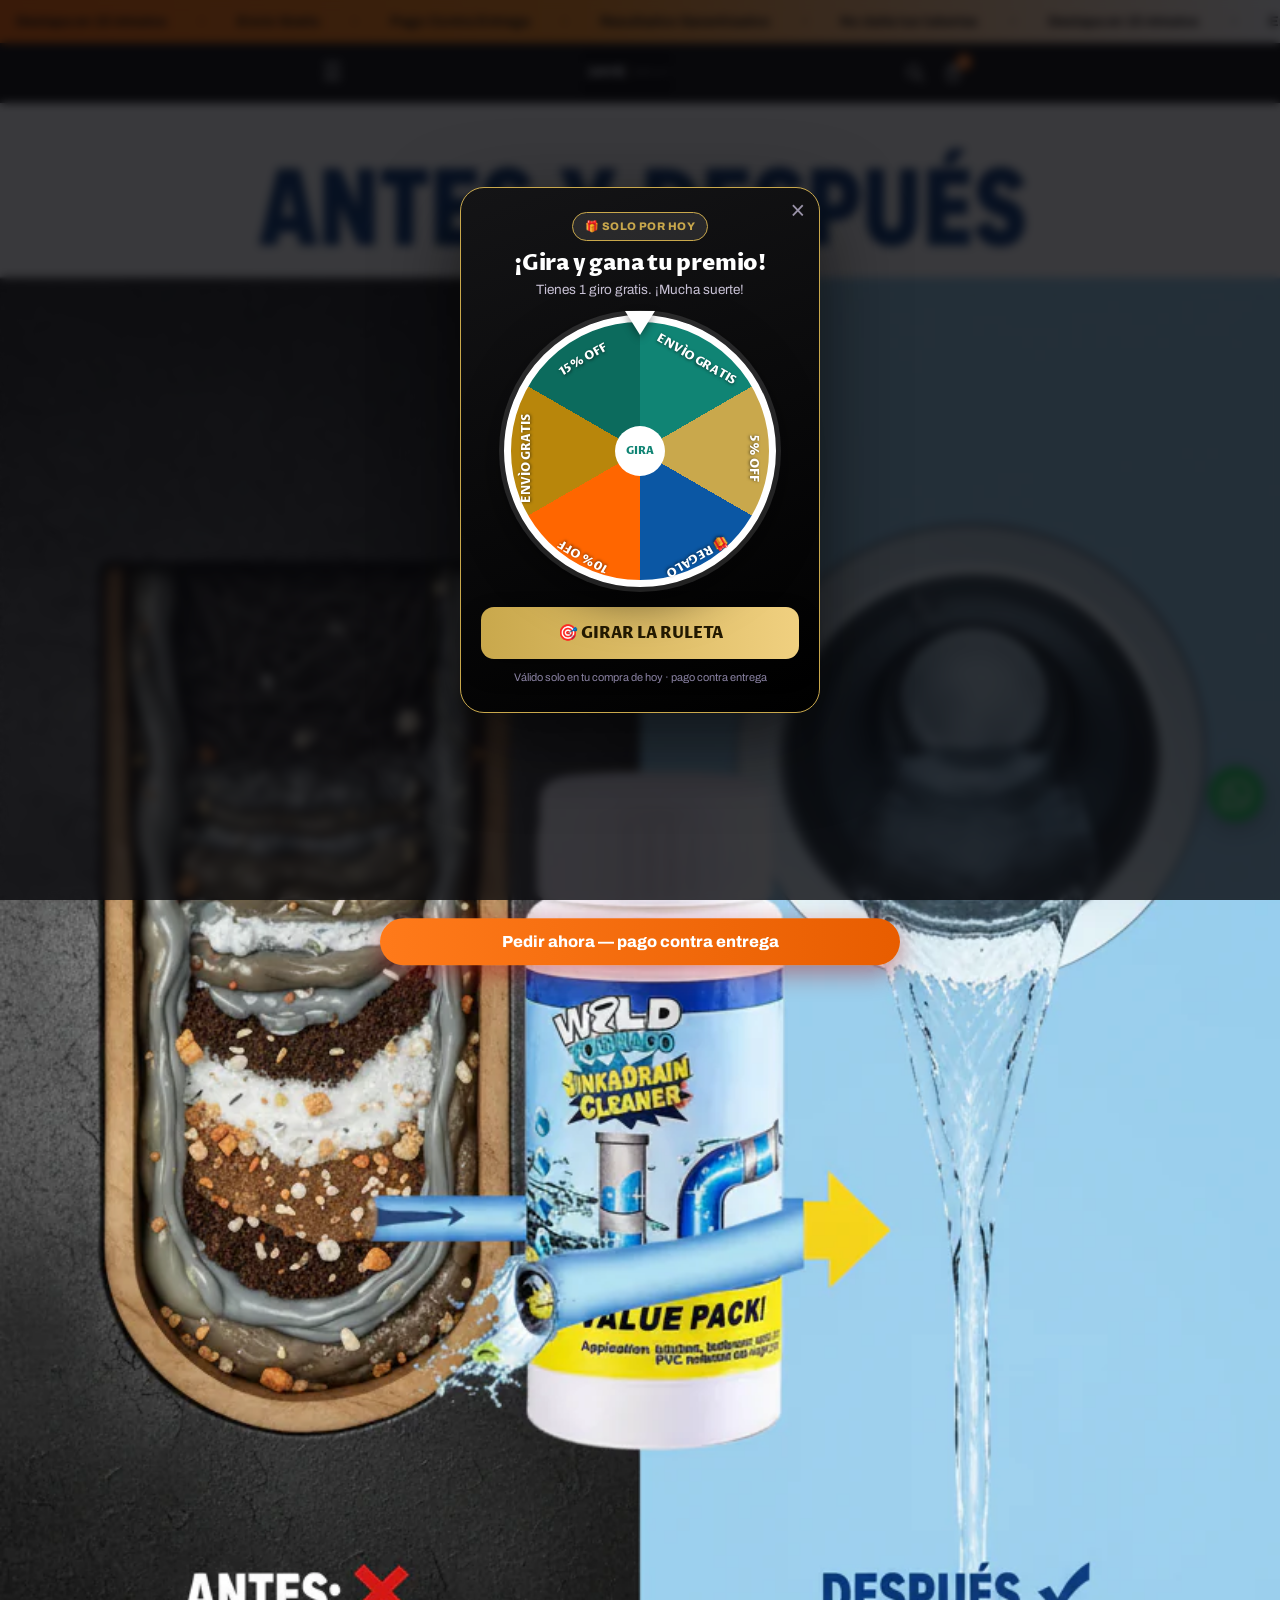
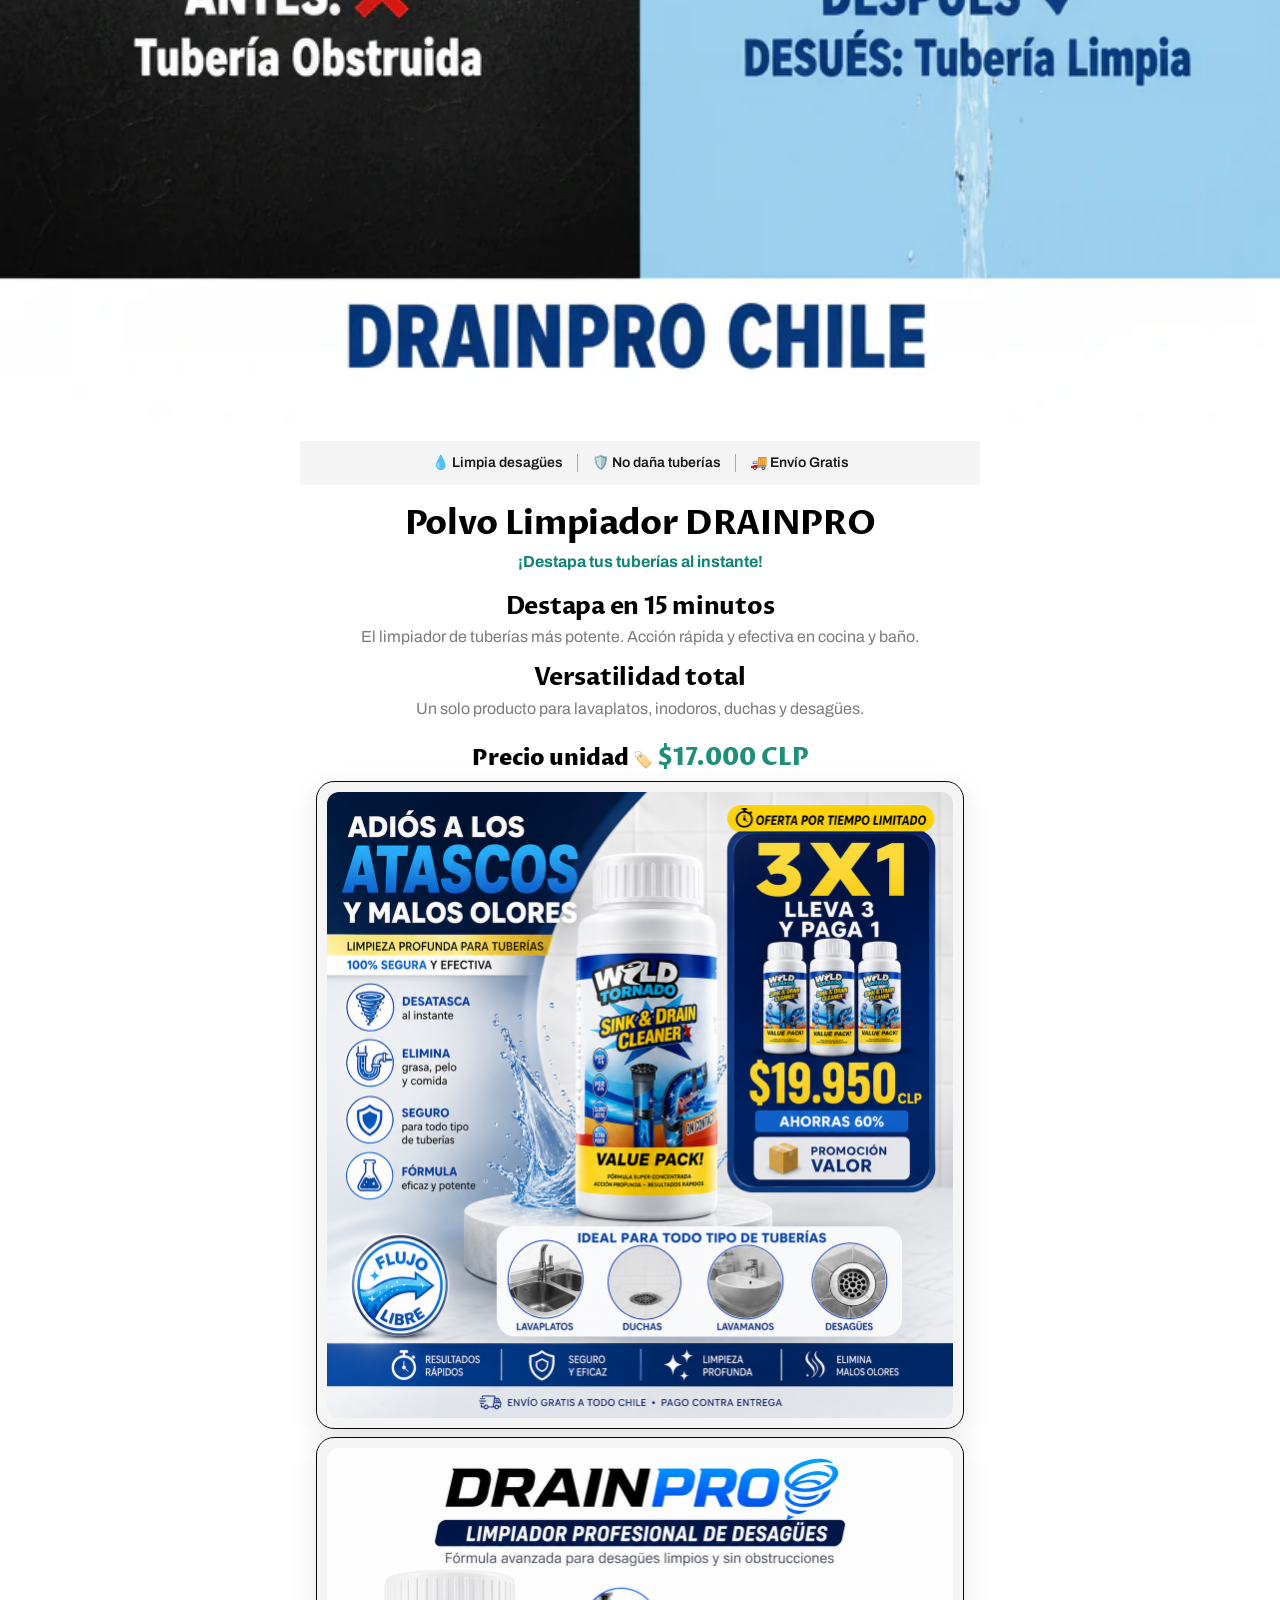
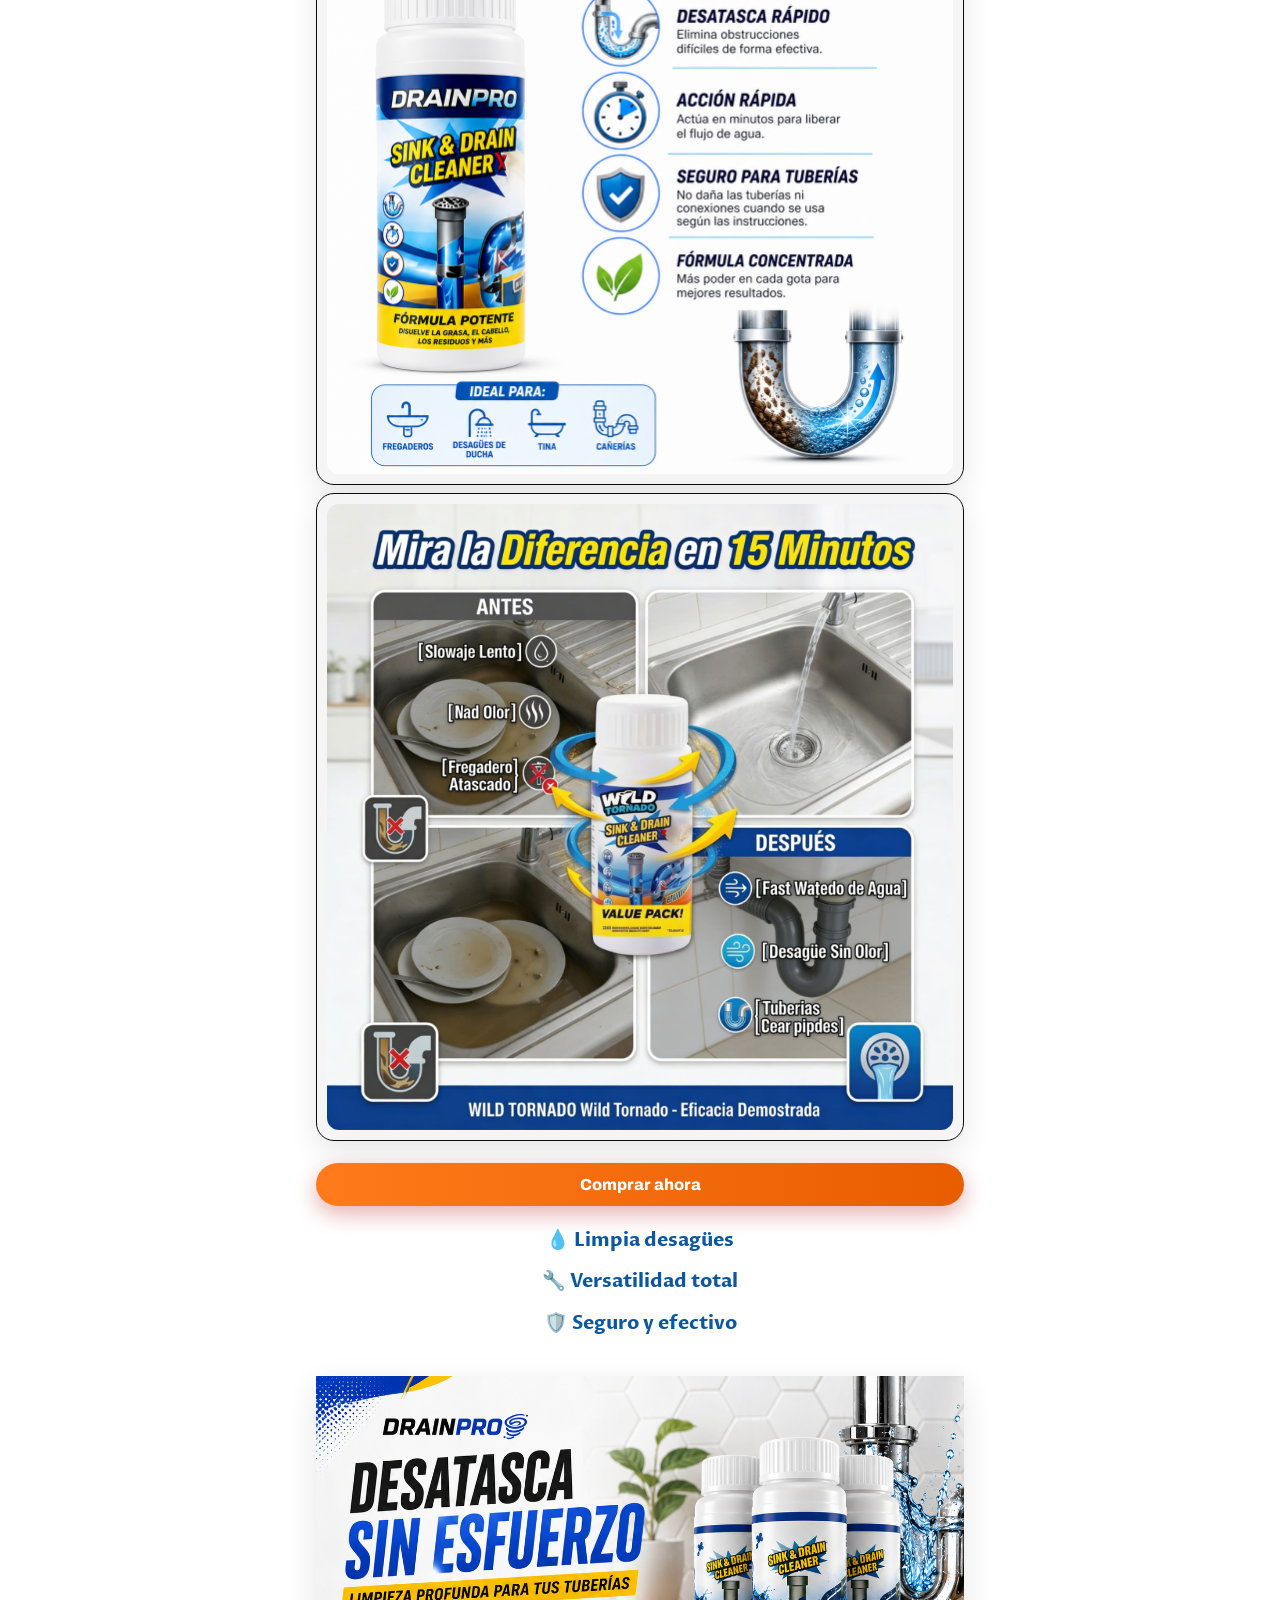
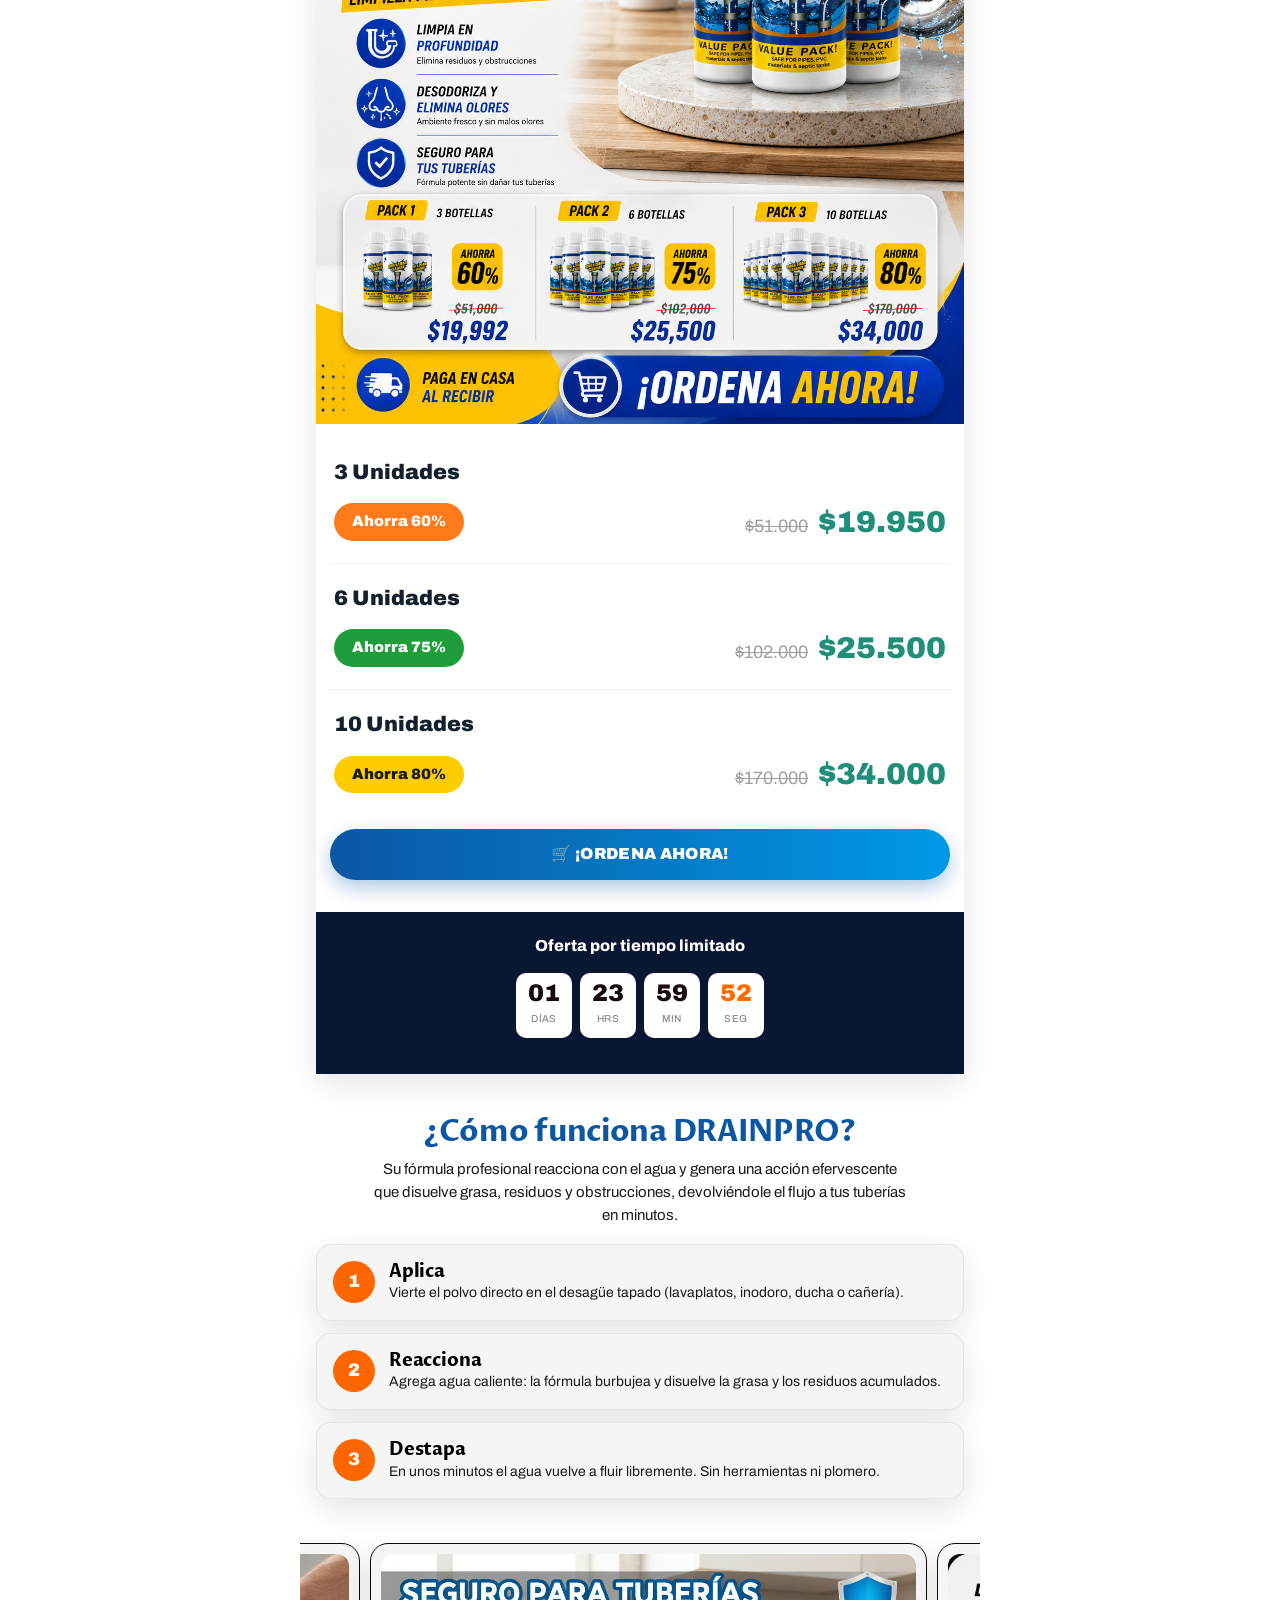
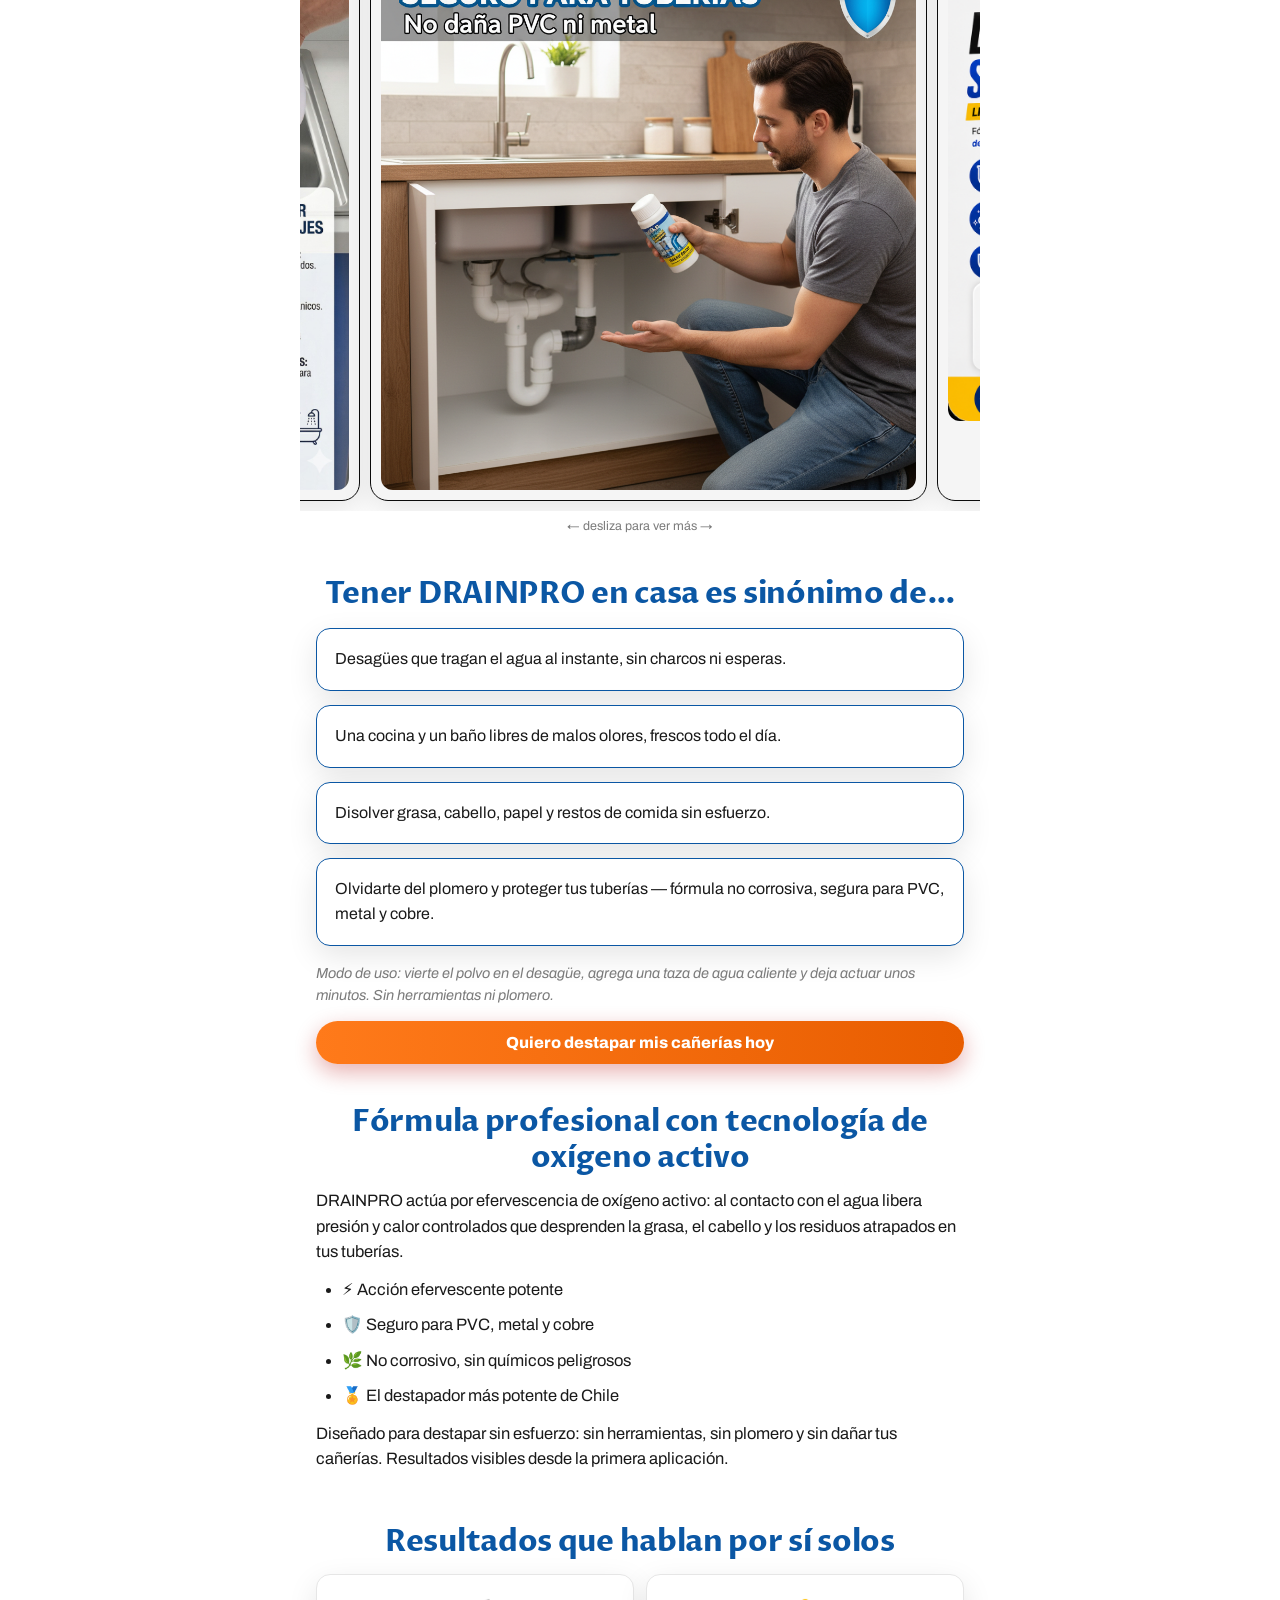
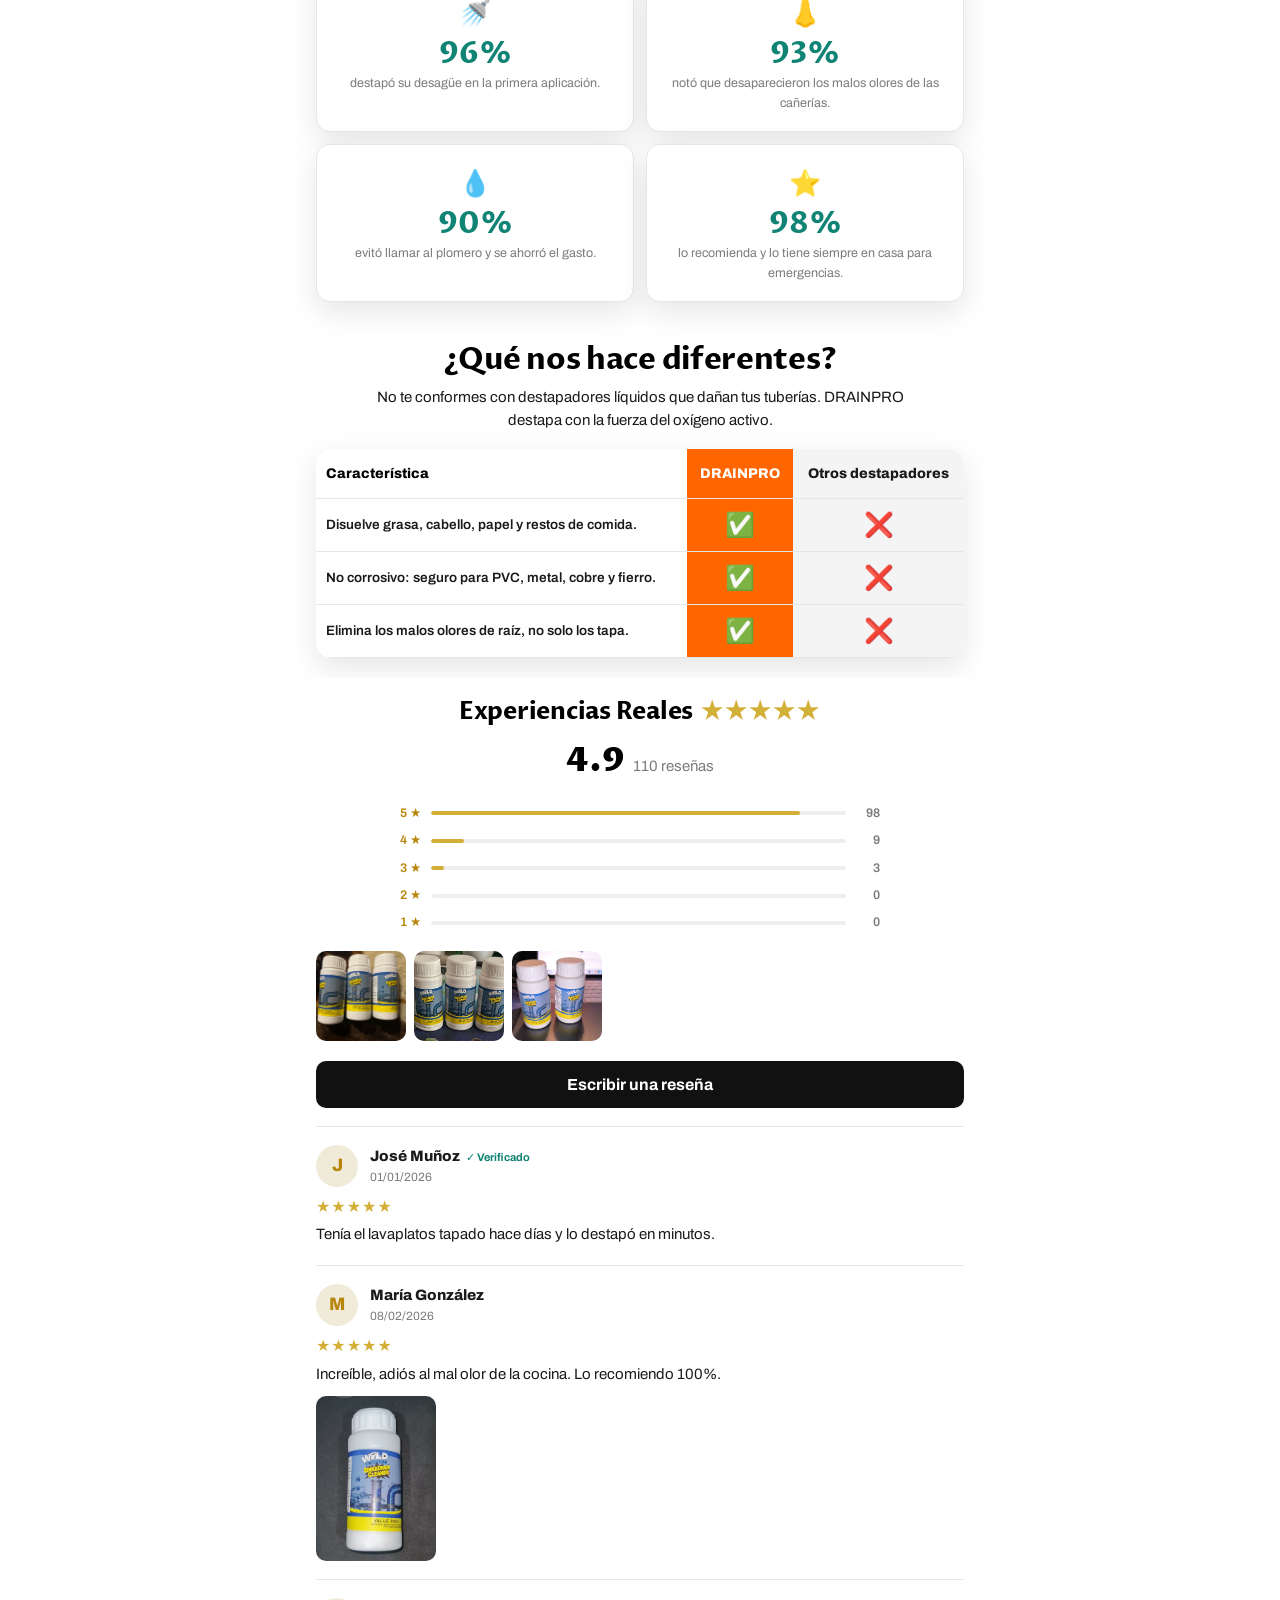
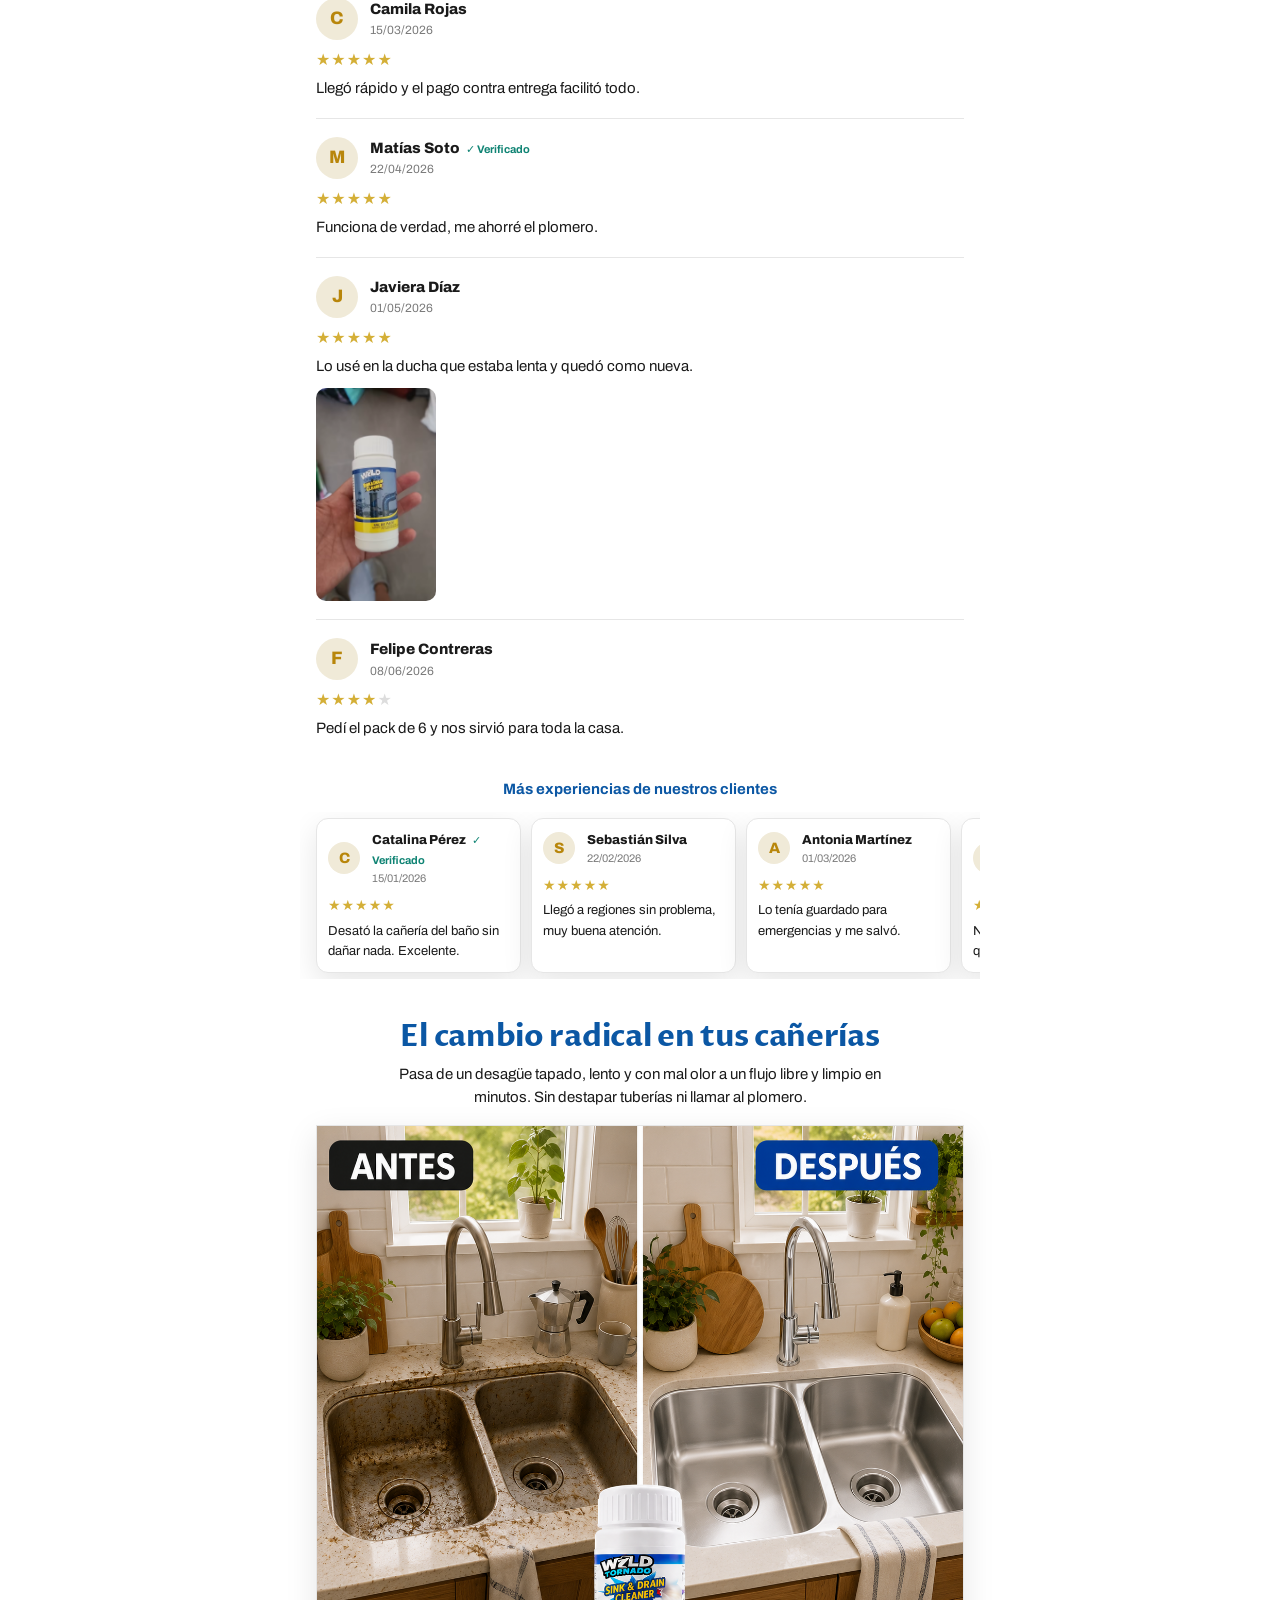
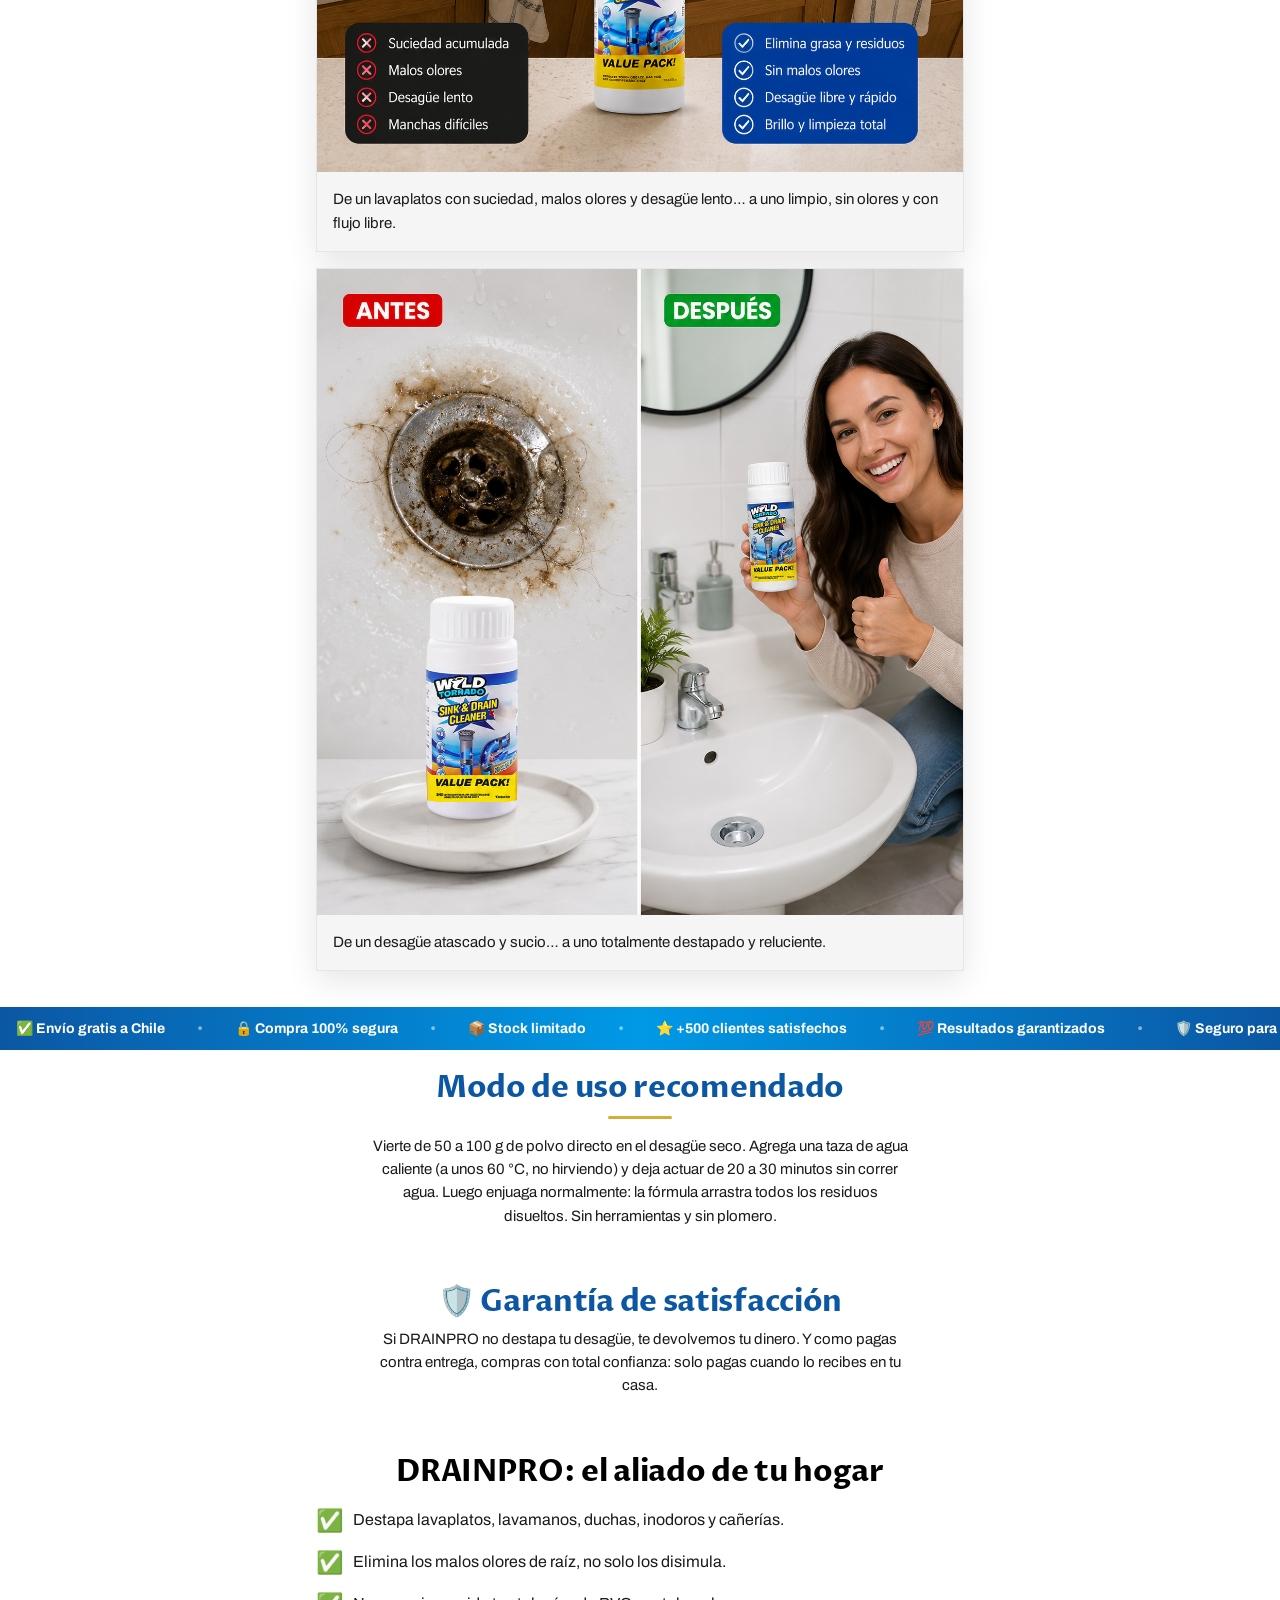
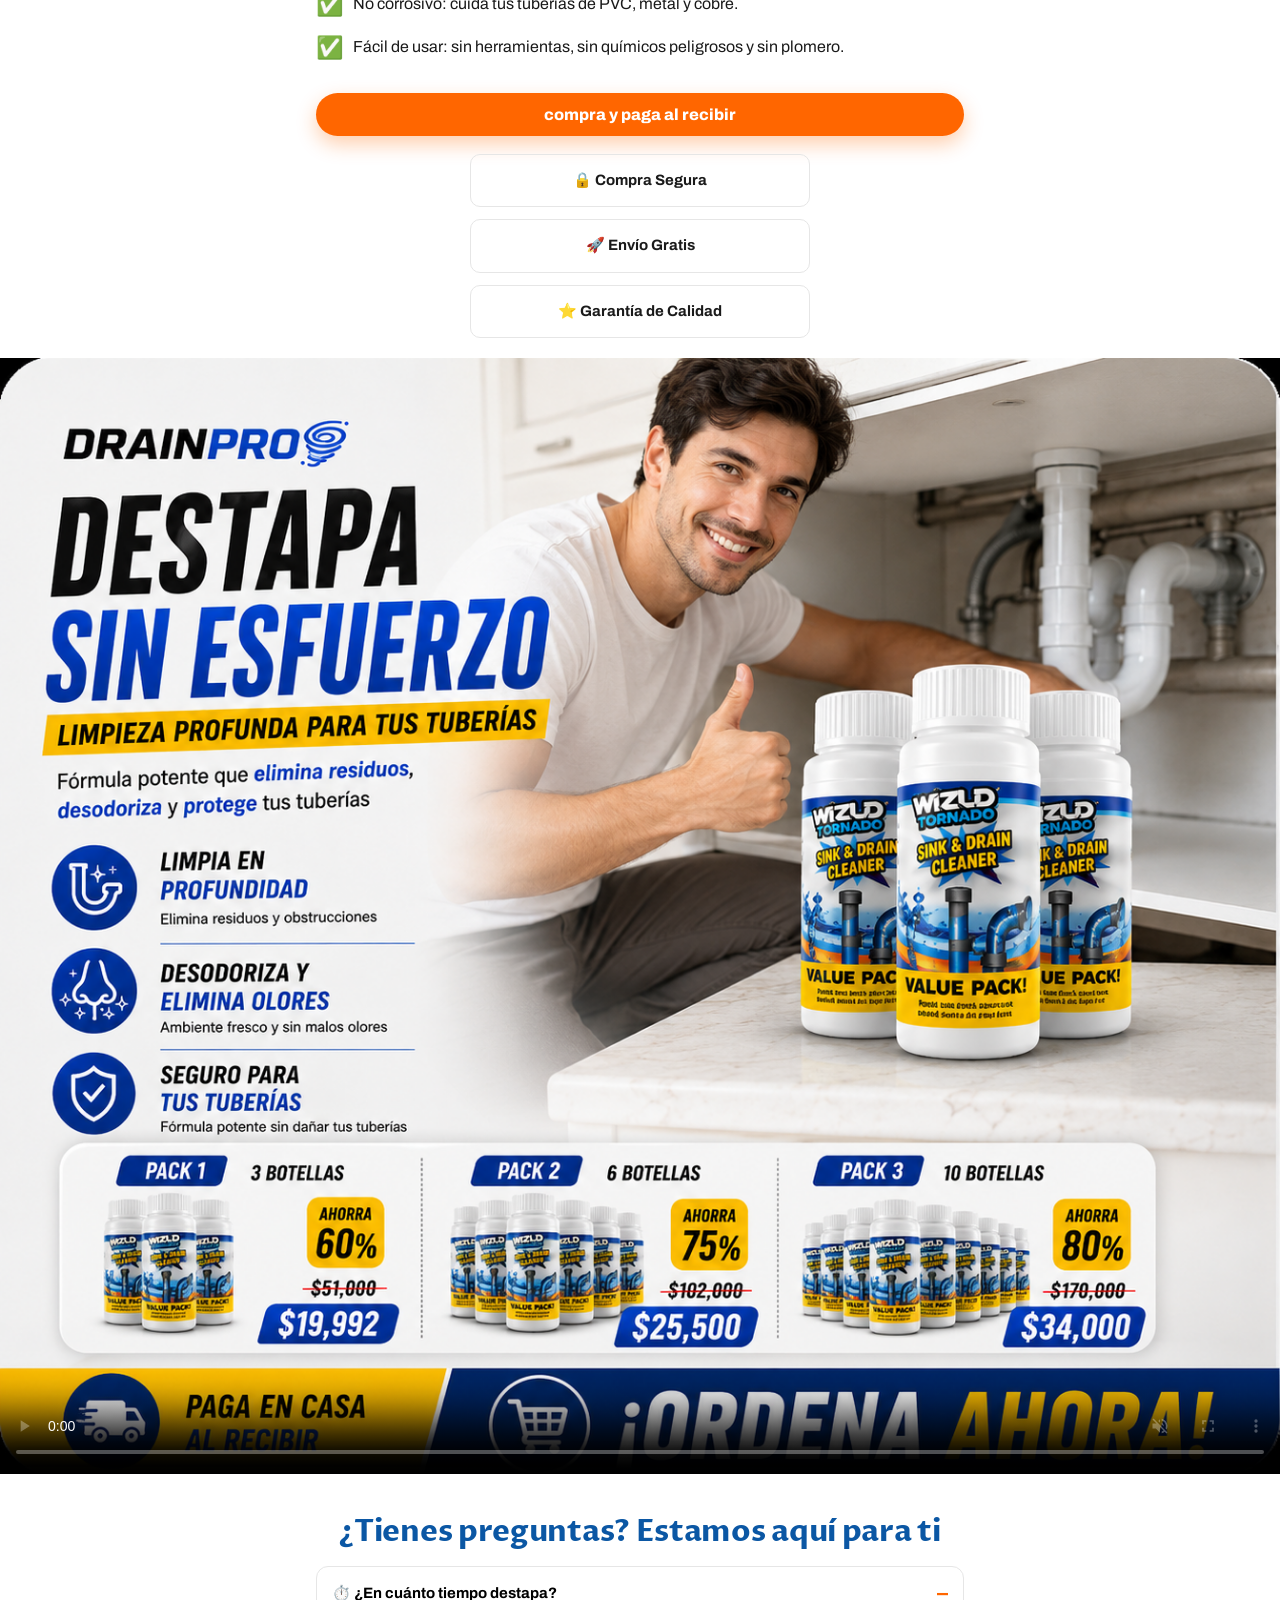
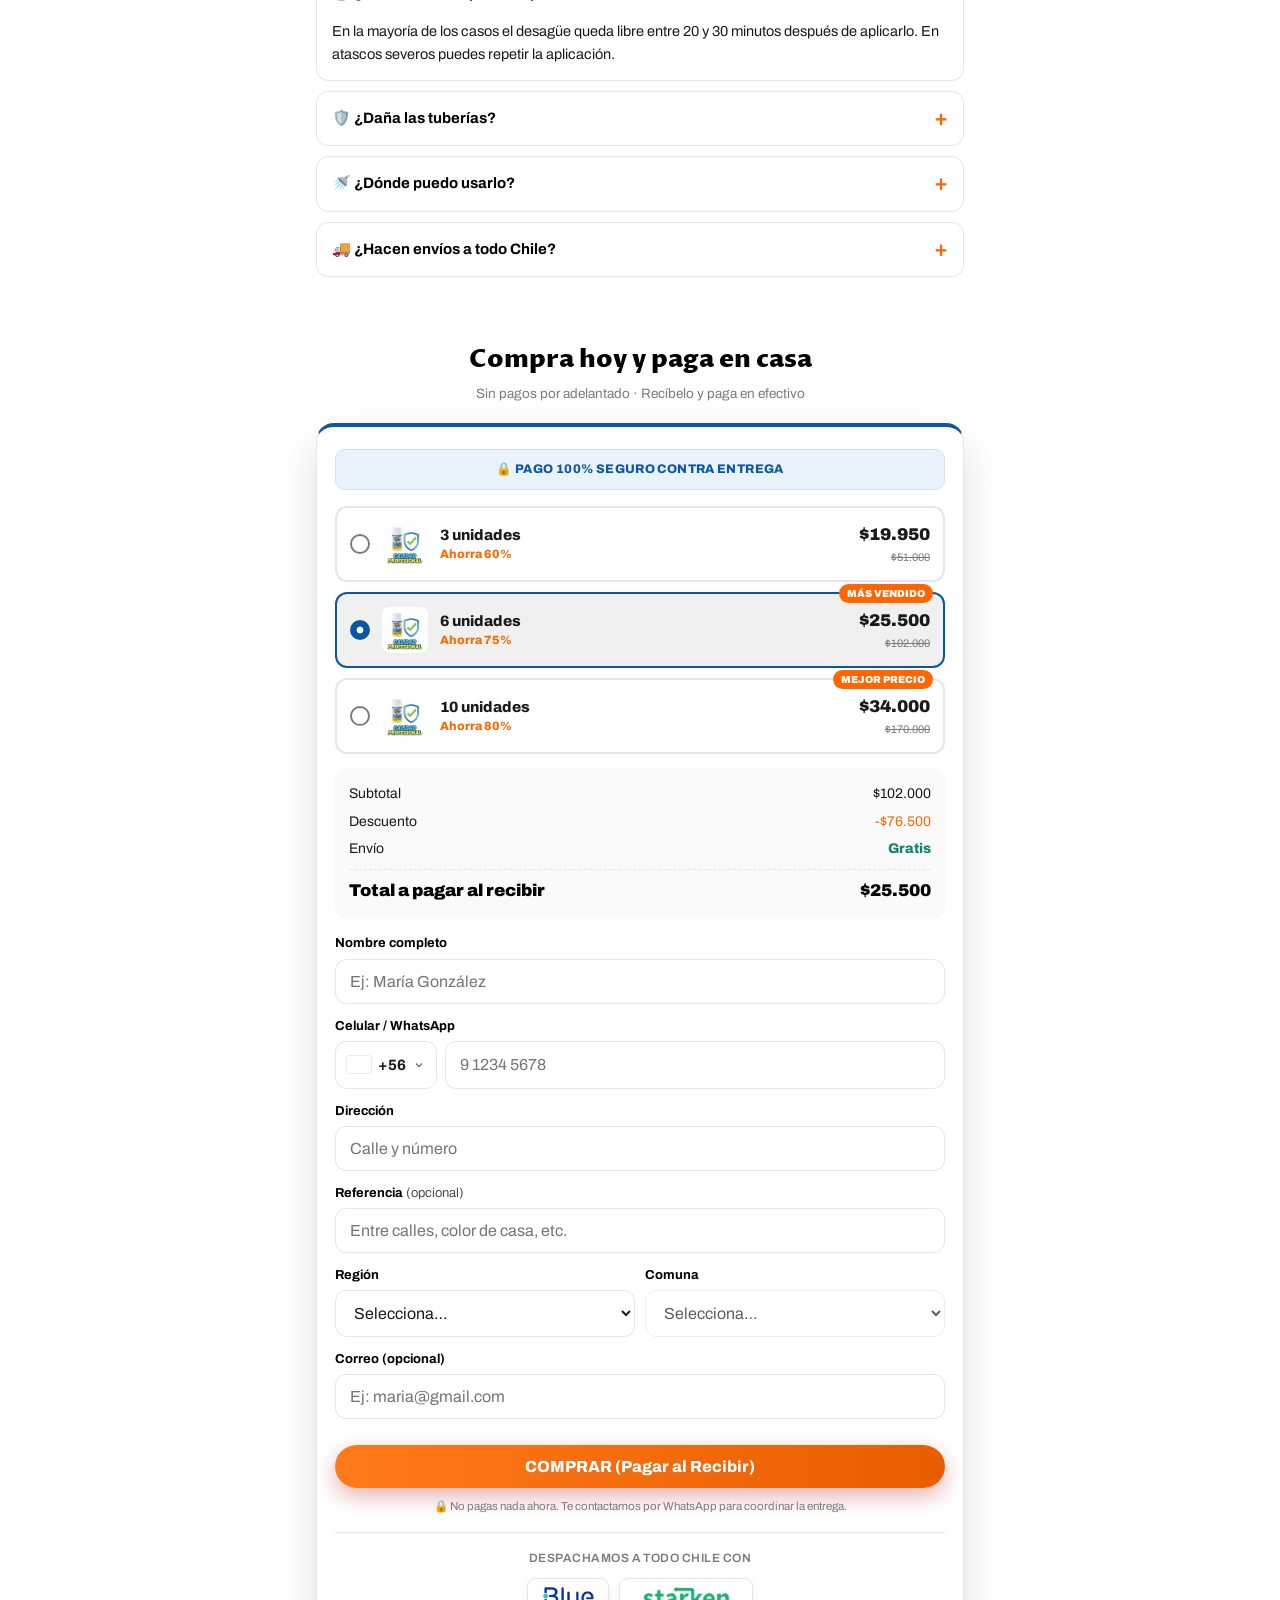
==== index.html @ 0c9744c4 "Polvo: precio 3u a 19.950 y pedidos al panel con reintentos Co-Authored-By: Claude Fable 5 <noreply@" ====
<!DOCTYPE html>
<html lang="es-CL">
<head>
<meta charset="UTF-8">
<meta name="viewport" content="width=device-width, initial-scale=1, viewport-fit=cover">
<title>DRAINPRO · Polvo Limpiador de Tuberías | Destapa en 15 minutos | Pago contra entrega</title>
<meta name="description" content="DRAINPRO: el limpiador de desagües más potente. Destapa lavaplatos, inodoros, duchas y tuberías en minutos. No daña PVC, metal ni cerámica. Envío gratis y pago contra entrega en todo Chile.">
<meta property="og:title" content="DRAINPRO · Destapa tus tuberías al instante">
<meta property="og:description" content="Acción rápida y efectiva para cocina y baño. Envío gratis · Pago contra entrega en Chile.">
<meta property="og:type" content="product">
<link rel="preconnect" href="https://fonts.googleapis.com">
<link rel="preconnect" href="https://fonts.gstatic.com" crossorigin>
<link href="https://fonts.googleapis.com/css2?family=Archivo:wght@400;500;600;700;800;900&family=Proza+Libre:wght@400;500;600;700;800&display=swap" rel="stylesheet">
<link rel="stylesheet" href="style.css">
<!-- Meta Pixel -->
<script>
!function(f,b,e,v,n,t,s){if(f.fbq)return;n=f.fbq=function(){n.callMethod?n.callMethod.apply(n,arguments):n.queue.push(arguments)};if(!f._fbq)f._fbq=n;n.push=n;n.loaded=!0;n.version='2.0';n.queue=[];t=b.createElement(e);t.async=!0;t.src=v;s=b.getElementsByTagName(e)[0];s.parentNode.insertBefore(t,s)}(window,document,'script','https://connect.facebook.net/en_US/fbevents.js');
fbq('init','1249894010361489');
fbq('track','PageView');
</script>
<noscript><img height="1" width="1" style="display:none" src="https://www.facebook.com/tr?id=1249894010361489&ev=PageView&noscript=1"/></noscript>
<!-- Fin Meta Pixel -->
<!-- TikTok Pixel Code Start -->
<script>
!function (w, d, t) {
  w.TiktokAnalyticsObject=t;var ttq=w[t]=w[t]||[];ttq.methods=["page","track","identify","instances","debug","on","off","once","ready","alias","group","enableCookie","disableCookie","holdConsent","revokeConsent","grantConsent"],ttq.setAndDefer=function(t,e){t[e]=function(){t.push([e].concat(Array.prototype.slice.call(arguments,0)))}};for(var i=0;i<ttq.methods.length;i++)ttq.setAndDefer(ttq,ttq.methods[i]);ttq.instance=function(t){for(var e=ttq._i[t]||[],n=0;n<ttq.methods.length;n++)ttq.setAndDefer(e,ttq.methods[n]);return e},ttq.load=function(e,n){var r="https://analytics.tiktok.com/i18n/pixel/events.js",o=n&&n.partner;ttq._i=ttq._i||{},ttq._i[e]=[],ttq._i[e]._u=r,ttq._t=ttq._t||{},ttq._t[e]=+new Date,ttq._o=ttq._o||{},ttq._o[e]=n||{};n=document.createElement("script");n.type="text/javascript",n.async=!0,n.src=r+"?sdkid="+e+"&lib="+t;e=document.getElementsByTagName("script")[0];e.parentNode.insertBefore(n,e)};
  ttq.load('D8ORVURC77UESQA869LG');
  ttq.page();
}(window, document, 'ttq');
</script>
<!-- TikTok Pixel Code End -->
</head>
<body>

<!-- MARQUEE 1 -->
<div class="marquee" aria-label="Beneficios">
  <div class="marquee__track">
    <span>Destapa en 15 minutos</span><span>Envío Gratis</span><span>Pago Contra Entrega</span><span>Resultados Garantizados</span><span>No daña tus tuberías</span>
    <span aria-hidden="true">Destapa en 15 minutos</span><span aria-hidden="true">Envío Gratis</span><span aria-hidden="true">Pago Contra Entrega</span><span aria-hidden="true">Resultados Garantizados</span><span aria-hidden="true">No daña tus tuberías</span>
  </div>
</div>

<!-- HEADER -->
<header class="header">
  <div class="wrap">
    <button class="ham" id="hamBtn" aria-label="Menú">☰</button>
    <div class="logo"><img src="img/WhatsApp_Image_2026-03-26_at_11.36.34_PM_fa94a861-7009-_003.webp" alt="Jaye Group"></div>
    <div class="icons">
      <span class="ico" data-scroll="#pedido" role="button" aria-label="Buscar">
        <svg viewBox="0 0 24 24" fill="none" stroke="#fff" stroke-width="2" stroke-linecap="round"><circle cx="10.5" cy="10.5" r="6.5"/><line x1="15.6" y1="15.6" x2="21" y2="21"/></svg>
      </span>
      <span class="cart ico" data-scroll="#pedido" role="button" aria-label="Ver pedido">
        <svg viewBox="0 0 24 24" fill="none" stroke="#fff" stroke-width="2" stroke-linejoin="round" stroke-linecap="round"><path d="M6 8h12l-1 12H7L6 8z"/><path d="M9 8V6.5a3 3 0 0 1 6 0V8"/></svg>
        <span class="b" id="cartCount">0</span>
      </span>
    </div>
  </div>
  <nav class="menu" id="menu" hidden>
    <a data-scroll="#pedido"><svg class="mi" viewBox="0 0 24 24" fill="none" stroke="currentColor" stroke-width="1.7" stroke-linecap="round" stroke-linejoin="round"><circle cx="9" cy="20" r="1.3"/><circle cx="17.5" cy="20" r="1.3"/><path d="M2.5 3.5h2.3l1.9 11.5h10.8l1.6-8H6"/></svg>Comprar ahora</a>
    <a data-scroll="#resenas"><svg class="mi" viewBox="0 0 24 24" fill="none" stroke="currentColor" stroke-width="1.7" stroke-linejoin="round"><path d="M12 3.5l2.6 5.2 5.8.9-4.2 4 1 5.7-5.2-2.7-5.2 2.7 1-5.7-4.2-4 5.8-.9z"/></svg>Reseñas</a>
    <a data-scroll="#faq"><svg class="mi" viewBox="0 0 24 24" fill="none" stroke="currentColor" stroke-width="1.7" stroke-linecap="round" stroke-linejoin="round"><circle cx="12" cy="12" r="9"/><path d="M9.3 9.2a2.8 2.8 0 0 1 5.4 1c0 1.9-2.7 2.1-2.7 4"/><circle cx="12" cy="17" r="0.7" fill="currentColor" stroke="none"/></svg>Preguntas frecuentes</a>
    <a href="https://wa.me/56920007288" target="_blank" rel="noopener"><svg class="mi" viewBox="0 0 24 24" fill="none" stroke="currentColor" stroke-width="1.7" stroke-linecap="round" stroke-linejoin="round"><path d="M4 5h16v11H8l-4 3.5z"/></svg>Contacto (WhatsApp)</a>
  </nav>
</header>

<!-- FOTO PRINCIPAL DEL HERO -->
<section class="banner banner--full">
  <img src="img/antes-y-despu-s-real_006.webp" alt="DRAINPRO — antes: tubería obstruida, después: tubería limpia" fetchpriority="high">
</section>

<!-- HERO -->
<section class="hero">
  <div class="wrap">
    <div class="badges">
      <span>💧 Limpia desagües</span>
      <span>🛡️ No daña tuberías</span>
      <span>🚚 Envío Gratis</span>
    </div>
    <h1>Polvo Limpiador DRAINPRO</h1>
    <p class="sub">¡Destapa tus tuberías al instante!</p>
    <div class="valueprops">
      <div class="vp"><h3>Destapa en 15 minutos</h3><p>El limpiador de tuberías más potente. Acción rápida y efectiva en cocina y baño.</p></div>
      <div class="vp"><h3>Versatilidad total</h3><p>Un solo producto para lavaplatos, inodoros, duchas y desagües.</p></div>
    </div>
    <p class="priceline"><span class="lbl">Precio unidad</span> 🏷️ <span class="now">$17.000 CLP</span></p>

    <!-- Banners apilados (las 3 imágenes que diste) -->
    <div class="imgcard">
      <img src="img/tarjeta1.png" alt="Adiós a los atascos y malos olores — 3X1 $19.950" fetchpriority="high">
    </div>
    <div class="imgcard">
      <img src="img/tarjeta2.png" alt="DRAINPRO — Limpiador profesional de desagües" loading="lazy">
    </div>
    <div class="imgcard">
      <img src="img/tarjeta3.jpeg" alt="Mira la diferencia en 15 minutos — antes y después" loading="lazy">
    </div>

    <button class="btn btn--cta btn--block btn--slim" data-scroll="#pedido">Comprar ahora</button>

    <div class="subben">
      <div>💧 Limpia desagües</div>
      <div>🔧 Versatilidad total</div>
      <div>🛡️ Seguro y efectivo</div>
    </div>
  </div>
</section>

<!-- OFERTA -->
<section>
  <div class="wrap">
    <div class="promobox">
      <div class="promo-hero"><img src="img/promo-combos.png" alt="Elige tu combo y ahorra más — DRAINPRO" loading="lazy"></div>

      <div class="packlist">
        <div class="packrow" data-scroll="#pedido" data-qty="3">
          <p class="pr-units">3 Unidades</p>
          <span class="pr-save pr-save--o">Ahorra 60%</span>
          <p class="pr-price"><s>$51.000</s> <b>$19.950</b></p>
        </div>
        <div class="packrow" data-scroll="#pedido" data-qty="6">
          <p class="pr-units">6 Unidades</p>
          <span class="pr-save pr-save--g">Ahorra 75%</span>
          <p class="pr-price"><s>$102.000</s> <b>$25.500</b></p>
        </div>
        <div class="packrow" data-scroll="#pedido" data-qty="10">
          <p class="pr-units">10 Unidades</p>
          <span class="pr-save pr-save--y">Ahorra 80%</span>
          <p class="pr-price"><s>$170.000</s> <b>$34.000</b></p>
        </div>
      </div>

      <a class="btn btn--azul btn--block ordena" data-scroll="#pedido">🛒 ¡ORDENA AHORA!</a>

      <div class="cdstrip">
        <p style="font-weight:800;margin-bottom:8px">Oferta por tiempo limitado</p>
        <div class="countdown" id="countdown">
          <div class="box"><b id="cd-d">00</b><span>Días</span></div>
          <div class="box"><b id="cd-h">00</b><span>Hrs</span></div>
          <div class="box"><b id="cd-m">00</b><span>Min</span></div>
          <div class="box"><b id="cd-s">00</b><span>Seg</span></div>
        </div>
      </div>
    </div>
  </div>
</section>

<!-- CÓMO ACTÚA -->
<section>
  <div class="wrap">
    <h2 class="center">¿Cómo funciona DRAINPRO?</h2>
    <p class="lead">Su fórmula profesional reacciona con el agua y genera una acción efervescente que disuelve grasa, residuos y obstrucciones, devolviéndole el flujo a tus tuberías en minutos.</p>
    <div class="steps">
      <div class="step"><div class="n">1</div><div><h3>Aplica</h3><p>Vierte el polvo directo en el desagüe tapado (lavaplatos, inodoro, ducha o cañería).</p></div></div>
      <div class="step"><div class="n">2</div><div><h3>Reacciona</h3><p>Agrega agua caliente: la fórmula burbujea y disuelve la grasa y los residuos acumulados.</p></div></div>
      <div class="step"><div class="n">3</div><div><h3>Destapa</h3><p>En unos minutos el agua vuelve a fluir libremente. Sin herramientas ni plomero.</p></div></div>
    </div>
  </div>
</section>

<!-- GALERÍA DE BANNERS (carrusel, después de los pasos) -->
<section>
  <div class="wrap">
    <div class="carousel">
      <div class="imgcard"><img src="img/carrusel1.jpeg" alt="El aliado de tu hogar — modo de uso en 3 pasos" loading="lazy"></div>
      <div class="imgcard"><img src="img/carrusel2.jpeg" alt="Elimina el bloqueo en segundos" loading="lazy"></div>
      <div class="imgcard"><img src="img/carrusel3.png" alt="Seguro para tuberías — no daña PVC ni metal" loading="lazy"></div>
      <div class="imgcard"><img src="img/carrusel4.png" alt="DRAINPRO — destapa sin esfuerzo" loading="lazy"></div>
    </div>
    <p class="swipe-hint">← desliza para ver más →</p>
  </div>
</section>

<!-- TENER DRAINPRO EN CASA ES SINÓNIMO DE -->
<section>
  <div class="wrap">
    <h2 class="center">Tener DRAINPRO en casa es sinónimo de…</h2>
    <div class="cardlist">
      <div class="cardli">Desagües que tragan el agua al instante, sin charcos ni esperas.</div>
      <div class="cardli">Una cocina y un baño libres de malos olores, frescos todo el día.</div>
      <div class="cardli">Disolver grasa, cabello, papel y restos de comida sin esfuerzo.</div>
      <div class="cardli">Olvidarte del plomero y proteger tus tuberías — fórmula no corrosiva, segura para PVC, metal y cobre.</div>
    </div>
    <p class="synrec">Modo de uso: vierte el polvo en el desagüe, agrega una taza de agua caliente y deja actuar unos minutos. Sin herramientas ni plomero.</p>
    <button class="btn btn--cta btn--block" data-scroll="#pedido">Quiero destapar mis cañerías hoy</button>
  </div>
</section>

<!-- FÓRMULA MILENARIA -->
<section>
  <div class="wrap">
    <h2 class="center">Fórmula profesional con tecnología de oxígeno activo</h2>
    <p class="bodytext">DRAINPRO actúa por efervescencia de oxígeno activo: al contacto con el agua libera presión y calor controlados que desprenden la grasa, el cabello y los residuos atrapados en tus tuberías.</p>
    <ul class="bullets">
      <li>⚡ Acción efervescente potente</li>
      <li>🛡️ Seguro para PVC, metal y cobre</li>
      <li>🌿 No corrosivo, sin químicos peligrosos</li>
      <li>🏅 El destapador más potente de Chile</li>
    </ul>
    <p class="bodytext">Diseñado para destapar sin esfuerzo: sin herramientas, sin plomero y sin dañar tus cañerías. Resultados visibles desde la primera aplicación.</p>
  </div>
</section>

<!-- ESTADÍSTICAS -->
<section>
  <div class="wrap">
    <h2 class="center">Resultados que hablan por sí solos</h2>
    <div class="stats">
      <div class="stat"><span class="ic">🚿</span><b>96%</b><p>destapó su desagüe en la primera aplicación.</p></div>
      <div class="stat"><span class="ic">👃</span><b>93%</b><p>notó que desaparecieron los malos olores de las cañerías.</p></div>
      <div class="stat"><span class="ic">💧</span><b>90%</b><p>evitó llamar al plomero y se ahorró el gasto.</p></div>
      <div class="stat"><span class="ic">⭐</span><b>98%</b><p>lo recomienda y lo tiene siempre en casa para emergencias.</p></div>
    </div>
  </div>
</section>

<!-- COMPARATIVA -->
<section class="compare">
  <div class="wrap">
    <h2 class="center">¿Qué nos hace diferentes?</h2>
    <p class="lead">No te conformes con destapadores líquidos que dañan tus tuberías. DRAINPRO destapa con la fuerza del oxígeno activo.</p>
    <table>
      <thead><tr><th class="feat">Característica</th><th class="us">DRAINPRO</th><th class="otros">Otros destapadores</th></tr></thead>
      <tbody>
        <tr><td>Disuelve grasa, cabello, papel y restos de comida.</td><td class="us">✅</td><td class="otros">❌</td></tr>
        <tr><td>No corrosivo: seguro para PVC, metal, cobre y fierro.</td><td class="us">✅</td><td class="otros">❌</td></tr>
        <tr><td>Elimina los malos olores de raíz, no solo los tapa.</td><td class="us">✅</td><td class="otros">❌</td></tr>
      </tbody>
    </table>
  </div>
</section>

<!-- RESEÑAS (estilo Judge.me) -->
<section class="reviews" id="resenas">
  <div class="wrap">
    <h2 class="rev-title center">Experiencias Reales <span class="stars">★★★★★</span></h2>
    <div class="rev-score"><span class="big">4.9</span><span class="cnt"><span id="revCount">110</span> reseñas</span></div>

    <div class="rev-bars">
      <div class="bar"><span class="lvl">5 ★</span><div class="track"><i style="width:89%"></i></div><b>98</b></div>
      <div class="bar"><span class="lvl">4 ★</span><div class="track"><i style="width:8%"></i></div><b>9</b></div>
      <div class="bar"><span class="lvl">3 ★</span><div class="track"><i style="width:3%"></i></div><b>3</b></div>
      <div class="bar"><span class="lvl">2 ★</span><div class="track"><i style="width:0"></i></div><b>0</b></div>
      <div class="bar"><span class="lvl">1 ★</span><div class="track"><i style="width:0"></i></div><b>0</b></div>
    </div>

    <div class="rev-photos">
      <img src="img/resena1.avif" alt="Reseña de cliente — producto recibido" loading="lazy">
      <img src="img/resena2.avif" alt="Reseña de cliente — producto recibido" loading="lazy">
      <img src="img/resena4.avif" alt="Reseña de cliente — producto recibido" loading="lazy">
    </div>

    <button class="btn-write" id="btnWrite">Escribir una reseña</button>

    <div class="rev-list" id="revList"></div>
    <p class="rev-auto-label">Más experiencias de nuestros clientes</p>
    <div class="rev-auto"><div class="rev-auto__track" id="revAuto"></div></div>
  </div>
</section>

<!-- MODAL: ESCRIBIR RESEÑA -->
<div class="rev-modal" id="revModal" hidden>
  <div class="rev-box">
    <button class="rev-close" id="revClose" aria-label="Cerrar">×</button>
    <h3>Escribir una reseña</h3>
    <p class="rev-sub">¿Cómo calificarías DRAINPRO?</p>
    <div class="star-pick" id="starPick" role="radiogroup" aria-label="Calificación">
      <span data-v="1">★</span><span data-v="2">★</span><span data-v="3">★</span><span data-v="4">★</span><span data-v="5">★</span>
    </div>
    <input id="revName" placeholder="Tu nombre" autocomplete="name">
    <textarea id="revText" rows="4" placeholder="Cuéntanos tu experiencia con el producto…"></textarea>
    <button class="btn btn--block" id="revSubmit">Enviar reseña</button>
    <p class="rev-msg" id="revMsg"></p>
  </div>
</div>

<!-- ANTES / DESPUÉS -->
<section>
  <div class="wrap">
    <h2 class="center">El cambio radical en tus cañerías</h2>
    <p class="lead">Pasa de un desagüe tapado, lento y con mal olor a un flujo libre y limpio en minutos. Sin destapar tuberías ni llamar al plomero.</p>
    <div class="ba-card">
      <img src="img/antesdespues1.png" alt="Antes y después: lavaplatos sucio y lento vs. limpio y con flujo libre" loading="lazy">
      <p>De un lavaplatos con suciedad, malos olores y desagüe lento… a uno limpio, sin olores y con flujo libre.</p>
    </div>
    <div class="ba-card">
      <img src="img/antesdespues2.png" alt="Antes y después: desagüe atascado vs. destapado y reluciente" loading="lazy">
      <p>De un desagüe atascado y sucio… a uno totalmente destapado y reluciente.</p>
    </div>
  </div>
</section>

<!-- MARQUEE 2 -->
<div class="marquee marquee--teal">
  <div class="marquee__track">
    <span>✅ Envío gratis a Chile</span><span>🔒 Compra 100% segura</span><span>📦 Stock limitado</span><span>⭐ +500 clientes satisfechos</span><span>💯 Resultados garantizados</span><span>🛡️ Seguro para tus tuberías</span>
    <span aria-hidden="true">✅ Envío gratis a Chile</span><span aria-hidden="true">🔒 Compra 100% segura</span><span aria-hidden="true">📦 Stock limitado</span><span aria-hidden="true">⭐ +500 clientes satisfechos</span><span aria-hidden="true">💯 Resultados garantizados</span><span aria-hidden="true">🛡️ Seguro para tus tuberías</span>
  </div>
</div>

<!-- DOSIS -->
<section>
  <div class="wrap">
    <h2 class="center">Modo de uso recomendado</h2>
    <hr class="divider">
    <p class="lead">Vierte de 50 a 100 g de polvo directo en el desagüe seco. Agrega una taza de agua caliente (a unos 60 °C, no hirviendo) y deja actuar de 20 a 30 minutos sin correr agua. Luego enjuaga normalmente: la fórmula arrastra todos los residuos disueltos. Sin herramientas y sin plomero.</p>
  </div>
</section>

<!-- GARANTÍA -->
<section class="garantia">
  <div class="wrap">
    <h2 class="center">🛡️ Garantía de satisfacción</h2>
    <p class="lead">Si DRAINPRO no destapa tu desagüe, te devolvemos tu dinero. Y como pagas contra entrega, compras con total confianza: solo pagas cuando lo recibes en tu casa.</p>
  </div>
</section>

<!-- TU SEGURO DE VIDA -->
<section>
  <div class="wrap">
    <h2 class="center seguro-title">DRAINPRO: el aliado de tu hogar</h2>
    <ul class="seguro-list">
      <li><span class="ck">✅</span> Destapa lavaplatos, lavamanos, duchas, inodoros y cañerías.</li>
      <li><span class="ck">✅</span> Elimina los malos olores de raíz, no solo los disimula.</li>
      <li><span class="ck">✅</span> No corrosivo: cuida tus tuberías de PVC, metal y cobre.</li>
      <li><span class="ck">✅</span> Fácil de usar: sin herramientas, sin químicos peligrosos y sin plomero.</li>
    </ul>
    <button class="btn btn--cta btn--naranja btn--block" data-scroll="#pedido">compra y paga al recibir</button>
    <div class="trust-boxes">
      <div class="tb">🔒 Compra Segura</div>
      <div class="tb">🚀 Envío Gratis</div>
      <div class="tb">⭐ Garantía de Calidad</div>
    </div>
  </div>
  <video class="full-video" autoplay muted loop playsinline controls preload="auto" poster="img/carrusel4.png">
    <source src="img/drainpro-video.mp4" type="video/mp4">
    Tu navegador no soporta el video.
  </video>
</section>

<!-- FAQ -->
<section class="faq" id="faq">
  <div class="wrap">
    <h2 class="center" style="margin-bottom:16px">¿Tienes preguntas? Estamos aquí para ti</h2>
    <details open><summary>⏱️ ¿En cuánto tiempo destapa?</summary><div class="a">En la mayoría de los casos el desagüe queda libre entre 20 y 30 minutos después de aplicarlo. En atascos severos puedes repetir la aplicación.</div></details>
    <details><summary>🛡️ ¿Daña las tuberías?</summary><div class="a">No. DRAINPRO es no corrosivo y 100% seguro para PVC, metal, cobre y fierro. No deforma plásticos ni daña las conexiones.</div></details>
    <details><summary>🚿 ¿Dónde puedo usarlo?</summary><div class="a">En lavaplatos, lavamanos, duchas, inodoros y cañerías. Funciona con cualquier obstrucción orgánica: grasa, cabello, papel y restos de comida.</div></details>
    <details><summary>🚚 ¿Hacen envíos a todo Chile?</summary><div class="a">Sí, llegamos a todo el país con envío gratis y pago contra entrega: pagas en efectivo cuando recibes tu pedido en casa.</div></details>
  </div>
</section>

<!-- FORMULARIO COD -->
<section class="order" id="pedido">
  <div class="wrap">
    <div class="htitle">Compra hoy y paga en casa</div>
    <div class="hsub">Sin pagos por adelantado · Recíbelo y paga en efectivo</div>
    <div class="formcard">
      <div class="cod-badge">🔒 Pago 100% seguro contra entrega</div>
      <div class="packs" id="packs">
        <label class="pack" data-qty="3" data-price="19950" data-was="51000">
          <span class="radio"></span>
          <img class="pack-thumb" src="img/69ba288fb0151.png" alt="">
          <span class="info"><span class="t">3 unidades</span><span class="s">Ahorra 60%</span></span>
          <span class="pr"><span class="n">$19.950</span><span class="w">$51.000</span></span>
        </label>
        <label class="pack sel" data-qty="6" data-price="25500" data-was="102000">
          <span class="tag">MÁS VENDIDO</span>
          <span class="radio"></span>
          <img class="pack-thumb" src="img/69ba288fb0151.png" alt="">
          <span class="info"><span class="t">6 unidades</span><span class="s">Ahorra 75%</span></span>
          <span class="pr"><span class="n">$25.500</span><span class="w">$102.000</span></span>
        </label>
        <label class="pack" data-qty="10" data-price="34000" data-was="170000">
          <span class="tag">MEJOR PRECIO</span>
          <span class="radio"></span>
          <img class="pack-thumb" src="img/69ba288fb0151.png" alt="">
          <span class="info"><span class="t">10 unidades</span><span class="s">Ahorra 80%</span></span>
          <span class="pr"><span class="n">$34.000</span><span class="w">$170.000</span></span>
        </label>
      </div>

      <div class="summary">
        <div class="r"><span>Subtotal</span><span id="sumSub">$45.000</span></div>
        <div class="r"><span>Descuento</span><span id="sumDisc" style="color:var(--rojo)">-$16.010</span></div>
        <div class="r"><span>Envío</span><span class="free">Gratis</span></div>
        <div class="r tot"><span>Total a pagar al recibir</span><span id="sumTot">$28.990</span></div>
      </div>

      <form id="orderForm" novalidate>
        <div class="field"><label for="nombre">Nombre completo</label><input id="nombre" name="nombre" autocomplete="name" placeholder="Ej: María González"><div class="err">Escribe tu nombre.</div></div>
        <div class="field"><label for="telefono">Celular / WhatsApp</label>
          <div class="telrow">
            <div class="cc" id="cc">
              <button type="button" class="cc-btn" id="ccBtn" aria-label="Código de país">
                <img class="cc-flag" id="ccFlag" src="https://flagcdn.com/cl.svg" alt="">
                <span class="cc-code" id="ccCode">+56</span>
                <svg class="cc-caret" viewBox="0 0 12 12" fill="none" stroke="currentColor" stroke-width="1.6"><path d="M3 4.5L6 7.5L9 4.5"/></svg>
              </button>
              <div class="cc-list" id="ccList" hidden>
                <button type="button" data-code="+56" data-cc="cl"><img src="https://flagcdn.com/cl.svg" alt="">Chile<span class="code">+56</span></button>
                <button type="button" data-code="+54" data-cc="ar"><img src="https://flagcdn.com/ar.svg" alt="">Argentina<span class="code">+54</span></button>
                <button type="button" data-code="+591" data-cc="bo"><img src="https://flagcdn.com/bo.svg" alt="">Bolivia<span class="code">+591</span></button>
                <button type="button" data-code="+55" data-cc="br"><img src="https://flagcdn.com/br.svg" alt="">Brasil<span class="code">+55</span></button>
                <button type="button" data-code="+57" data-cc="co"><img src="https://flagcdn.com/co.svg" alt="">Colombia<span class="code">+57</span></button>
                <button type="button" data-code="+593" data-cc="ec"><img src="https://flagcdn.com/ec.svg" alt="">Ecuador<span class="code">+593</span></button>
                <button type="button" data-code="+51" data-cc="pe"><img src="https://flagcdn.com/pe.svg" alt="">Perú<span class="code">+51</span></button>
                <button type="button" data-code="+595" data-cc="py"><img src="https://flagcdn.com/py.svg" alt="">Paraguay<span class="code">+595</span></button>
                <button type="button" data-code="+598" data-cc="uy"><img src="https://flagcdn.com/uy.svg" alt="">Uruguay<span class="code">+598</span></button>
                <button type="button" data-code="+58" data-cc="ve"><img src="https://flagcdn.com/ve.svg" alt="">Venezuela<span class="code">+58</span></button>
                <button type="button" data-code="+52" data-cc="mx"><img src="https://flagcdn.com/mx.svg" alt="">México<span class="code">+52</span></button>
                <button type="button" data-code="+1" data-cc="us"><img src="https://flagcdn.com/us.svg" alt="">Estados Unidos<span class="code">+1</span></button>
                <button type="button" data-code="+34" data-cc="es"><img src="https://flagcdn.com/es.svg" alt="">España<span class="code">+34</span></button>
              </div>
              <input type="hidden" id="codpais" name="codpais" value="+56">
            </div>
            <input id="telefono" name="telefono" type="tel" inputmode="numeric" autocomplete="tel" placeholder="9 1234 5678">
          </div>
          <div class="err">Escribe un teléfono válido.</div>
        </div>
        <div class="field"><label for="direccion">Dirección</label><input id="direccion" name="direccion" autocomplete="street-address" placeholder="Calle y número"><div class="err">Escribe tu dirección.</div></div>
        <div class="field"><label for="referencia">Referencia <span style="font-weight:400;opacity:.7">(opcional)</span></label><input id="referencia" name="referencia" placeholder="Entre calles, color de casa, etc."><div class="err">Escribe una referencia para la entrega.</div></div>
        <div class="row2">
          <div class="field"><label for="region">Región</label><select id="region" name="region"><option value="">Selecciona…</option></select><div class="err">Selecciona tu región.</div></div>
          <div class="field"><label for="comuna">Comuna</label><select id="comuna" name="comuna" disabled><option value="">Selecciona…</option></select><div class="err">Selecciona tu comuna.</div></div>
        </div>
        <div class="field"><label for="correo">Correo (opcional)</label><input id="correo" name="correo" type="email" inputmode="email" autocomplete="email" placeholder="Ej: maria@gmail.com"></div>
        <button type="submit" class="btn btn--cta btn--block" id="submitBtn">COMPRAR (Pagar al Recibir)</button>
        <p class="formnote">🔒 No pagas nada ahora. Te contactamos por WhatsApp para coordinar la entrega.</p>
      </form>
      <div class="carriers">
        <span class="clabel">Despachamos a todo Chile con</span>
        <div class="cbadges">
          <span class="cb"><img src="img/logo-bluexpress.png" alt="Blue Express"></span>
          <span class="cb"><img src="img/logo-starken.png" alt="Starken"></span>
        </div>
      </div>

      <div class="ok" id="okMsg">
        <div class="ic">✅</div>
        <h3>¡Pedido recibido!</h3>
        <p>Gracias <b id="okName"></b>. Te contactaremos por WhatsApp para confirmar la entrega de tu DRAINPRO.</p>
      </div>
    </div>
  </div>
</section>

<!-- NEWSLETTER -->
<section class="newsletter">
  <div class="wrap">
    <h2>Suscríbete a nuestros correos</h2>
    <p>Conoce las nuevas colecciones y las ofertas exclusivas antes que nadie.</p>
    <form class="inp" onsubmit="return false">
      <input type="email" placeholder="Correo electrónico" aria-label="Correo electrónico">
      <button type="submit" aria-label="Suscribir">→</button>
    </form>
  </div>
</section>

<!-- FOOTER -->
<footer class="footer">
  <div class="wrap">
    <h3 class="ftitle">JAYE GROUP - CHILE</h3>
    <p><b>Dirección:</b> Av. Providencia 1208, Oficina 16, Santiago, RM.</p>
    <p><b>Correo:</b> <a href="mailto:gerencia@jayegroup.com.co">gerencia@jayegroup.com.co</a></p>
    <p><b>WhatsApp:</b> <a href="https://wa.me/56920007288">+56 9 2000 7288</a></p>

    <div class="social">
      <a href="https://www.facebook.com/share/18bZZKscMB/" target="_blank" rel="noopener" aria-label="Facebook">
        <svg viewBox="0 0 24 24"><circle cx="12" cy="12" r="12" fill="#1877F2"/><path fill="#fff" d="M13.4 21v-7.1h2.4l.4-2.8h-2.8V9.3c0-.8.2-1.4 1.4-1.4h1.5V5.4c-.3 0-1.2-.1-2.2-.1-2.2 0-3.7 1.3-3.7 3.8v2H8v2.8h2.4V21h3z"/></svg>
      </a>
      <a href="https://www.instagram.com/jaye.group?igsh=aXB6eHhzMzhoazg4" target="_blank" rel="noopener" aria-label="Instagram">
        <svg viewBox="0 0 24 24"><defs><linearGradient id="ig" x1="0" y1="1" x2="1" y2="0"><stop offset="0" stop-color="#feda75"/><stop offset=".35" stop-color="#fa7e1e"/><stop offset=".62" stop-color="#d62976"/><stop offset="1" stop-color="#962fbf"/></linearGradient></defs><rect x="1" y="1" width="22" height="22" rx="6.5" fill="url(#ig)"/><rect x="6" y="6" width="12" height="12" rx="4" fill="none" stroke="#fff" stroke-width="1.7"/><circle cx="12" cy="12" r="3.1" fill="none" stroke="#fff" stroke-width="1.7"/><circle cx="16.8" cy="7.2" r="1.05" fill="#fff"/></svg>
      </a>
      <a href="https://tiktok.com/@jaye.group" target="_blank" rel="noopener" aria-label="TikTok">
        <svg viewBox="0 0 24 24"><path fill="#25F4EE" d="M15.5 1.8c.3 1.9 1.3 3.3 3.4 3.5v2.7c-1.2 0-2.2-.3-3.2-.9v5.3c0 4-2.9 6.3-6.2 5.5-2.5-.6-3.9-2.7-3.7-5.1.2-2.5 2.4-4.3 5.3-3.9v2.8c-.4-.1-.8-.1-1.2 0-1.1.2-1.9 1-1.9 2.1 0 1.3 1 2.3 2.3 2.3s2.3-1 2.3-2.5V1.8h2.6z"/><path fill="#FE2C55" d="M17.5 3.8c.3 1.9 1.3 3.3 3.4 3.5v2.7c-1.2 0-2.2-.3-3.2-.9v5.3c0 4-2.9 6.3-6.2 5.5-2.5-.6-3.9-2.7-3.7-5.1.2-2.5 2.4-4.3 5.3-3.9v2.8c-.4-.1-.8-.1-1.2 0-1.1.2-1.9 1-1.9 2.1 0 1.3 1 2.3 2.3 2.3s2.3-1 2.3-2.5V3.8h2.6z"/><path fill="#fff" d="M16.5 2.8c.3 1.9 1.3 3.3 3.4 3.5v2.7c-1.2 0-2.2-.3-3.2-.9v5.3c0 4-2.9 6.3-6.2 5.5-2.5-.6-3.9-2.7-3.7-5.1.2-2.5 2.4-4.3 5.3-3.9v2.8c-.4-.1-.8-.1-1.2 0-1.1.2-1.9 1-1.9 2.1 0 1.3 1 2.3 2.3 2.3s2.3-1 2.3-2.5V2.8h2.6z"/></svg>
      </a>
    </div>

    <div class="paylabel">Formas de pago</div>
    <div class="paycards">
      <span class="pc pc-amex">AMEX</span>
      <span class="pc pc-diners"><i></i>Diners</span>
      <span class="pc pc-mc"><i class="c1"></i><i class="c2"></i></span>
      <span class="pc pc-visa">VISA</span>
    </div>

    <div class="links">
      <a href="privacidad.html">Política de privacidad</a> ·
      <a href="reembolso.html">Política de reembolso</a> ·
      <a href="terminos.html">Términos del servicio</a> ·
      <a href="envio.html">Política de envío</a> ·
      <a href="contacto.html">Información de contacto</a>
    </div>
    <div class="legal">© <span id="year"></span>, JAYE GROUP</div>
  </div>
</footer>

<!-- WHATSAPP -->
<a class="wa" href="https://wa.me/56920007288?text=Hola%2C%20quiero%20pedir%20el%20DRAINPRO" aria-label="WhatsApp" target="_blank" rel="noopener">
  <svg viewBox="0 0 32 32"><path d="M16 .4C7.4.4.5 7.3.5 15.9c0 2.8.7 5.4 2.1 7.8L.3 31.6l8.1-2.1c2.3 1.3 4.9 1.9 7.6 1.9 8.6 0 15.5-6.9 15.5-15.5S24.6.4 16 .4zm0 28.3c-2.4 0-4.7-.6-6.7-1.9l-.5-.3-4.8 1.3 1.3-4.7-.3-.5c-1.4-2.1-2.1-4.6-2.1-7 0-7.1 5.8-12.9 12.9-12.9S28.9 8.8 28.9 15.9 23.1 28.7 16 28.7zm7.1-9.6c-.4-.2-2.3-1.1-2.6-1.3-.4-.1-.6-.2-.9.2-.3.4-1 1.3-1.2 1.5-.2.2-.4.3-.8.1-.4-.2-1.6-.6-3.1-1.9-1.1-1-1.9-2.3-2.1-2.7-.2-.4 0-.6.2-.8.2-.2.4-.4.6-.7.2-.2.3-.4.4-.7.1-.3 0-.5 0-.7-.1-.2-.9-2.1-1.2-2.9-.3-.8-.6-.7-.9-.7h-.8c-.2 0-.7.1-1 .5-.3.4-1.3 1.3-1.3 3.1s1.3 3.6 1.5 3.8c.2.2 2.6 4 6.3 5.6.9.4 1.6.6 2.1.8.9.3 1.7.2 2.3.1.7-.1 2.3-.9 2.6-1.8.3-.9.3-1.6.2-1.8-.1-.2-.3-.3-.7-.5z"/></svg>
</a>

<!-- STICKY CTA -->
<div class="stickycta" id="stickycta">
  <button class="btn" data-scroll="#pedido">Pedir ahora — pago contra entrega</button>
</div>

<script>document.getElementById('year').textContent=new Date().getFullYear();</script>
<script src="chile-regiones.js?v=3"></script>
<script src="app.js?v=6"></script>
</body>
</html>
---- style.css ----
/* ============================================================
   FLYNEW SHILAJIT ULTRA — Landing (mobile-first)
   Réplica fiel de jayegroup.com.co (tema Crave + GemPages).
   Paleta real: blanco / teal #108474 / dorado #c9a84c-#d4af37 /
   naranja CTA #ff6b00 / rojo urgencia #ff0000 / negro.
   ============================================================ */
:root{
  --bg:#ffffff;
  --teal:#108474;
  --teal-d:#0c6b5d;
  --gold:#c9a84c;
  --gold-2:#d4af37;
  --gold-l:#f0d080;
  --gold-d:#b8860b;
  --naranja:#ff6600;
  --naranja-d:#e25a00;
  --rojo:#ff6600;
  --rojo-cta:linear-gradient(90deg,#ff7a1a 0%,#e85d00 100%);
  --indigo:#0b57a4;
  --vino:#0b57a4;
  --azul:#0099e6;
  --amarillo:#ffcc00;
  --negro:#000000;
  --texto:#1a1a1a;
  --gris:#7b7b7b;
  --linea:#e6e6e6;
  --crema:#faf7ee;
  --radio:16px;
  --radio-btn:40px;
  --sombra:0 10px 30px rgba(0,0,0,.10);
  --max:600px;
  --ff:"Archivo", system-ui, -apple-system, "Segoe UI", Roboto, Arial, sans-serif;
  --ff-head:"Proza Libre", "Archivo", Georgia, serif;
}
*{box-sizing:border-box;margin:0;padding:0}
html{scroll-behavior:smooth;-webkit-text-size-adjust:100%}
body{font-family:var(--ff);color:var(--texto);background:var(--bg);line-height:1.55;font-size:16px}
img{max-width:100%;display:block}
a{color:inherit;text-decoration:none}
.wrap{max-width:var(--max);margin:0 auto;padding:0 16px}
section{padding:20px 0}
h1,h2,h3,h4{font-family:var(--ff-head);color:var(--negro);line-height:1.2;font-weight:700;letter-spacing:-.01em}
h2{font-size:25px;margin-bottom:8px;color:var(--indigo)}
h3{color:var(--indigo)}
.center{text-align:center}
.muted{color:var(--gris)}
.gold{color:var(--gold-d)}
.teal{color:var(--teal)}
.eyebrow{color:var(--teal);font-weight:800;text-transform:uppercase;letter-spacing:.08em;font-size:12.5px;margin-bottom:8px}

/* ---------- Marquee superior ---------- */
.marquee{overflow:hidden;white-space:nowrap;padding:9px 0;background:linear-gradient(90deg,#ff6600 0%,#ff8c1a 45%,#ffffff 100%)}
.marquee--teal{background:linear-gradient(90deg,#0b57a4 0%,#0099e6 50%,#0b57a4 100%)}
.marquee--teal .marquee__track span{color:#fff}
.marquee--teal .marquee__track span::after{color:#fff}
.marquee__track{display:inline-flex;align-items:center;animation:scrollx 22s linear infinite;will-change:transform}
.marquee__track span{color:#000;font-weight:700;font-size:14px;padding:0 16px;display:inline-flex;align-items:center}
.marquee__track span::after{content:"•";margin-left:32px;opacity:.5}
@keyframes scrollx{from{transform:translateX(0)}to{transform:translateX(-50%)}}
@media (prefers-reduced-motion:reduce){.marquee__track{animation:none}}

/* ---------- Header ---------- */
.header{background:#0b0b0b;position:sticky;top:0;z-index:40}
.header .wrap{display:flex;align-items:center;justify-content:space-between;height:60px}
.header .ham{background:none;border:none;color:#fff;font-size:23px;line-height:1;cursor:pointer;padding:4px 6px}
.header .ico{cursor:pointer;display:inline-flex;align-items:center}
.menu{position:absolute;top:calc(100% + 8px);left:14px;width:auto;min-width:215px;max-width:78vw;
  background:rgba(18,12,14,.85);backdrop-filter:blur(10px) saturate(120%);-webkit-backdrop-filter:blur(10px) saturate(120%);
  border:1px solid rgba(255,255,255,.14);border-radius:14px;overflow:hidden;display:grid;z-index:39;
  box-shadow:0 18px 44px rgba(0,0,0,.45);animation:menuIn .16s ease}
.menu[hidden]{display:none}
@keyframes menuIn{from{opacity:0;transform:translateY(-8px)}to{opacity:1;transform:translateY(0)}}
.menu a{color:#fff;padding:13px 18px;font-weight:700;font-size:14.5px;border-bottom:1px solid rgba(255,255,255,.10);cursor:pointer;display:flex;align-items:center;gap:12px;white-space:nowrap}
.menu .mi{width:19px;height:19px;flex:0 0 19px;color:var(--gold-2)}
.menu a:last-child{border-bottom:none}
.menu a:active{background:rgba(255,255,255,.08)}
.logo{display:flex;align-items:center}
.logo img{height:44px;width:auto;display:block}
.header .icons{color:#fff;display:flex;gap:16px;align-items:center}
.header .icons svg{width:22px;height:22px;display:block}
.header .cart{position:relative}
.header .cart .b{position:absolute;top:-8px;right:-8px;background:var(--naranja);color:#fff;font-size:10px;font-weight:800;width:16px;height:16px;border-radius:50%;display:flex;align-items:center;justify-content:center}

/* ---------- Lista de tarjetas (Tomar Flynew... sinónimo de) ---------- */
.cardlist{display:grid;gap:14px;margin:16px 0}
.cardli{background:#fff;border:1.5px solid var(--indigo);border-radius:14px;padding:18px;font-size:16px;box-shadow:var(--sombra);
  cursor:pointer;transition:transform .18s ease, box-shadow .18s ease}
.cardli:hover{transform:translateY(-4px);box-shadow:0 14px 32px rgba(26,10,92,.18)}
.cardli:active{transform:translateY(-1px) scale(.99)}
.synrec{font-style:italic;color:var(--gris);font-size:14.5px;margin-top:6px}

/* ---------- Botones ---------- */
.btn{display:inline-flex;align-items:center;justify-content:center;gap:8px;width:100%;border:none;cursor:pointer;
  background:var(--rojo-cta);color:#fff;font-weight:800;font-size:16px;padding:13px 22px;border-radius:var(--radio-btn);
  box-shadow:0 8px 22px rgba(180,10,10,.32);transition:transform .08s,filter .15s;font-family:inherit;text-align:center}
.btn:hover{filter:brightness(1.07)}
.btn:active{transform:translateY(1px)}
.btn--cta{animation:bounce 1.7s ease-in-out infinite}
@keyframes bounce{0%,100%{transform:translateY(0)}50%{transform:translateY(-7px)}}
@media (prefers-reduced-motion:reduce){.btn--cta{animation:none}}
.btn--naranja{background:var(--naranja);box-shadow:0 8px 20px rgba(255,107,0,.32)}
.btn--teal{background:var(--teal);box-shadow:0 8px 20px rgba(16,132,116,.30)}
.btn--block{margin-top:14px}
.btn--slim{padding:13px 22px;font-size:16px;width:100%}

/* ---------- Hero / banners de imagen ---------- */
.banner img{width:100%;height:auto;border-radius:var(--radio)}
.banner--full{padding:0}
.banner--full img{border-radius:0}
.hero{padding-top:18px;padding-bottom:14px}
.hero .badges{display:flex;flex-wrap:wrap;gap:4px 0;justify-content:center;align-items:center;background:#f4f4f4;padding:13px 8px;margin:0 -16px 18px}
.hero .badges span{font-size:14px;font-weight:600;color:var(--texto);padding:0 14px;line-height:1.3;border-right:1px solid var(--gold)}
.hero .badges span:last-child{border-right:none}
.hero h1{font-size:28px;text-align:center;margin:6px 0}
.hero .sub{text-align:center;color:var(--teal);font-weight:700;font-size:16px;margin-bottom:14px}

/* ---------- Bloques de valor ---------- */
.valueprops{margin:18px 0;text-align:center}
.vp{margin-bottom:14px}
.vp h3{font-size:24px;color:var(--negro);margin-bottom:4px}
.vp p{font-size:16px;color:var(--gris)}
.priceline{text-align:center;margin:16px 0 4px;font-family:var(--ff-head)}
.priceline .lbl{font-size:22px;color:var(--negro);font-weight:800}
.priceline .now{font-size:24px;font-weight:900;color:#1f8f7a}

/* ---------- Oferta + countdown ---------- */
.offer{background:linear-gradient(180deg,#ff7a1a 0%,#e25a00 100%);color:#fff;border-radius:var(--radio);padding:26px 18px;text-align:center;box-shadow:var(--sombra)}
.offer h2{color:#fff}
.offer .prodimg{background:#fff;border-radius:14px;padding:10px;max-width:230px;margin:0 auto 6px}

/* ----- Promoción: imagen arriba + lista de packs ----- */
.promobox{background:#fff;border-radius:0;padding:14px 14px 0;box-shadow:var(--sombra);overflow:hidden}
.promo-hero{margin:-14px -14px 14px}
.promo-hero img{width:100%;display:block}
.btn--azul{background:linear-gradient(90deg,#0b57a4 0%,#0099e6 100%);box-shadow:0 8px 20px rgba(11,87,164,.32);font-weight:900;letter-spacing:.02em}
.ordena{margin:10px 0 6px}
.packlist{margin:6px 0 4px}
.packrow{display:flex;flex-wrap:wrap;align-items:center;gap:10px 14px;padding:18px 4px;border-bottom:1px solid #eee;cursor:pointer;transition:background .15s}
.packrow:last-child{border-bottom:none}
.packrow:hover{background:#fafafa}
.pr-units{flex:1 0 100%;font-weight:900;font-size:21px;margin:0;color:#13202e}
.pr-save{display:inline-block;color:#fff;font-weight:900;font-size:15px;padding:7px 18px;border-radius:999px}
.pr-save--o{background:#ff7a1a}
.pr-save--g{background:#1f9d3a}
.pr-save--y{background:#ffcc00;color:#1a1a1a}
.pr-price{margin:0 0 0 auto;display:flex;align-items:baseline;gap:10px}
.pr-price s{color:#9aa0a6;font-size:18px}
.pr-price b{color:#1f8f7a;font-size:30px;font-weight:900;display:inline-block;animation:precioPulse 1.1s ease-in-out infinite}
@keyframes precioPulse{0%,100%{transform:scale(1);color:#1f8f7a}50%{transform:scale(1.12);color:#ff6b00}}
@media (prefers-reduced-motion:reduce){.pr-price b{animation:none}}
.promobox .cdstrip{background:#0a1733;color:#fff;margin:26px -14px 0;padding:22px 16px;text-align:center}
#cd-s{color:#ff6b00;transform-origin:center;animation:secPulse 1s ease-in-out infinite}
@keyframes secPulse{0%,100%{transform:scale(1)}50%{transform:scale(1.18)}}
@media (prefers-reduced-motion:reduce){#cd-s{animation:none}}
.offer .new{display:inline-block;white-space:nowrap;color:var(--naranja);animation:pricePulse 1.1s ease-in-out infinite}
@keyframes pricePulse{0%,100%{transform:scale(1);color:#ff6b00}50%{transform:scale(1.12);color:#ffd54a}}
@media (prefers-reduced-motion:reduce){.offer .new{animation:none}}
.offer .cdstrip{background:#0a1733;margin:14px -18px -26px;padding:16px;border-radius:0 0 var(--radio) var(--radio)}
.offer .disc{display:inline-block;background:var(--rojo);color:#fff;font-weight:900;font-size:14px;padding:5px 14px;border-radius:999px;margin:6px 0}
.offer .prices{margin:10px 0}
.offer .was{text-decoration:line-through;color:#ff8a8a;font-size:18px;margin-right:10px}
.offer .new{font-size:32px;font-weight:900;color:#fff}
.countdown{display:flex;justify-content:center;gap:8px;margin:14px 0}
.countdown .box{background:#fff;color:#1a0a0a;border-radius:10px;padding:8px 10px;min-width:56px}
.countdown .box b{font-size:24px;display:block;line-height:1;font-weight:900}
.countdown .box span{font-size:10px;text-transform:uppercase;letter-spacing:.04em;color:var(--gris)}
.offer .small{font-size:12px;opacity:.85;margin-top:4px}

/* ---------- Cómo actúa / pasos ---------- */
.lead{font-size:15px;color:var(--texto);text-align:center;max-width:540px;margin:0 auto 16px}
.steps{display:grid;gap:12px}
.step{display:flex;gap:14px;background:#f5f5f5;border:1px solid var(--linea);border-radius:14px;padding:16px;box-shadow:var(--sombra);
  cursor:pointer;transition:transform .18s ease, box-shadow .18s ease, border-color .18s ease}
.step:hover{transform:translateY(-4px);box-shadow:0 14px 32px rgba(0,0,0,.14);border-color:var(--rojo)}
.step:active{transform:translateY(-1px) scale(.99)}
.step .n{flex:0 0 42px;height:42px;border-radius:50%;background:var(--rojo);color:#fff;display:flex;align-items:center;justify-content:center;font-weight:900;font-size:18px}
.step h3{font-size:18px;color:var(--negro)}
.step p{font-size:14px;color:var(--texto)}

/* ---------- Tarjetas de imagen (banners apilados del hero) ---------- */
.imgcard{background:#f5f5f5;border:1.5px solid #0b0b0b;border-radius:18px;padding:10px;margin-bottom:8px;box-shadow:var(--sombra);
  cursor:pointer;transition:transform .18s ease, box-shadow .18s ease, border-color .18s ease}
.imgcard:hover{transform:translateY(-4px);box-shadow:0 16px 36px rgba(0,0,0,.22);border-color:#000}
.imgcard:active{transform:translateY(-1px) scale(.99)}
.imgcard img{width:100%;border-radius:12px}
.imgcard h3{font-size:21px;color:var(--negro);margin:14px 4px 6px}
.imgcard p{font-size:16px;color:var(--gris);margin:0 4px 4px}

/* ---------- Antes / Después (imagen recta + texto) ---------- */
.ba-card{margin-bottom:16px;background:#f5f5f5;border:1px solid var(--linea);box-shadow:var(--sombra);overflow:hidden}
.ba-card img{width:100%;display:block;border-radius:0}
.ba-card p{font-size:15px;color:var(--texto);padding:16px}
/* línea dorada divisoria */
.divider{width:64px;height:3px;background:var(--gold-2);border:none;margin:10px auto 16px;border-radius:2px}

/* ---------- Texto de cuerpo + lista con viñetas ---------- */
.bodytext{font-size:16.5px;color:var(--texto);margin:12px 0}
.bullets{list-style:disc;padding-left:26px;margin:8px 0;display:grid;gap:10px}
.bullets li{font-size:16.5px;color:var(--texto)}

/* ---------- Carrusel (galería de banners) ---------- */
.carousel{display:flex;gap:10px;overflow-x:auto;scroll-snap-type:x mandatory;-webkit-overflow-scrolling:touch;scroll-padding-left:16px;padding:4px 16px 10px;margin:0 -16px}
.carousel .imgcard{flex:0 0 86%;scroll-snap-align:center;margin-bottom:0}
.carousel::-webkit-scrollbar{height:6px}
.carousel::-webkit-scrollbar-thumb{background:rgba(0,0,0,.18);border-radius:3px}
.swipe-hint{text-align:center;font-size:12.5px;color:var(--gris);margin-top:6px}

/* ---------- Sub-beneficios (indigo, vertical) ---------- */
.subben{display:grid;gap:12px;margin:20px 0 4px;justify-items:center;text-align:center}
.subben div{font-family:var(--ff-head);font-weight:700;font-size:19px;color:var(--indigo);display:flex;gap:10px;align-items:center;justify-content:center}

/* ---------- Garantía 30 días ---------- */
.gar-img{width:100%;max-width:430px;margin:0 auto;display:block}

/* ---------- Newsletter ---------- */
.newsletter{text-align:center}
.newsletter h2{font-size:26px}
.newsletter p{color:var(--gris);margin:8px 0 16px;font-size:15px}
.newsletter .inp{display:flex;border:2px solid var(--negro);border-radius:40px;overflow:hidden;max-width:420px;margin:0 auto}
.newsletter input{flex:1;border:none;padding:14px 18px;font-size:15px;font-family:inherit}
.newsletter input:focus{outline:none}
.newsletter button{background:none;border:none;padding:0 20px;font-size:22px;cursor:pointer}

/* ---------- Lista de beneficios diarios ---------- */
.benlist{background:var(--crema);border-radius:var(--radio);padding:20px 18px;border:1px solid var(--gold-l)}
.benlist ul{list-style:none;display:grid;gap:12px;margin:12px 0}
.benlist li{display:flex;gap:10px;font-size:15px}
.benlist li::before{content:"✔";color:var(--teal);font-weight:900}
.benlist .rec{font-size:13.5px;color:var(--gris);font-style:italic;margin-top:6px}

/* ---------- Stats ---------- */
.stats{display:grid;grid-template-columns:1fr 1fr;gap:12px;margin-top:14px}
.stat{background:#fff;border:1px solid var(--linea);border-radius:14px;padding:18px 12px;text-align:center;box-shadow:var(--sombra);
  cursor:pointer;transition:transform .18s ease, box-shadow .18s ease, border-color .18s ease}
.stat:hover{transform:translateY(-4px);box-shadow:0 14px 30px rgba(16,132,116,.18);border-color:var(--teal)}
.stat:active{transform:translateY(-1px) scale(.99)}
.stat .ic{font-size:26px}
.stat b{font-family:var(--ff-head);display:block;font-size:30px;color:var(--teal);line-height:1.1;margin:4px 0}
.stat p{font-size:12.5px;color:var(--gris)}

/* ---------- Comparativa ---------- */
.compare h2{color:#000}
.compare table{width:100%;border-collapse:collapse;margin-top:12px;background:#fff;border-radius:var(--radio);overflow:hidden;box-shadow:var(--sombra)}
.compare th,.compare td{padding:14px 10px;font-size:13.5px;text-align:center;border-bottom:1px solid var(--linea);vertical-align:middle}
.compare th{font-weight:800;font-size:14px}
.compare th.feat{background:#fff;color:#000;text-align:left}
.compare th.us,.compare td.us{background:var(--naranja);color:#fff}
.compare th.otros,.compare td.otros{background:#f4f4f4;color:var(--texto)}
.compare td:first-child{text-align:left;font-weight:600;color:var(--texto);background:#fff}
.compare td.us,.compare td.otros{font-size:24px;line-height:1}

/* ---------- Reseñas ---------- */
.reviews{background:#fff}
.rev-title{font-size:24px;color:#000;display:flex;flex-wrap:wrap;gap:8px;justify-content:center;align-items:center}
.rev-title .stars{color:var(--gold-2);font-size:24px;letter-spacing:2px}
.rev-score{text-align:center;margin:6px 0 16px}
.rev-score .big{font-family:var(--ff-head);font-size:34px;font-weight:900;color:#000;margin-right:8px}
.rev-score .cnt{color:var(--gris);font-size:15px}
/* barras de distribución */
.rev-bars{display:grid;gap:8px;max-width:480px;margin:0 auto 18px}
.bar{display:flex;align-items:center;gap:10px;font-size:13px}
.bar .lvl{color:var(--gold-d);font-weight:600;white-space:nowrap;font-size:12.5px}
.bar .track{flex:1;height:4px;background:#eee;border-radius:999px;overflow:hidden}
.bar .track i{display:block;height:100%;background:var(--gold-2);border-radius:999px}
.bar b{width:24px;text-align:right;color:var(--gris);font-weight:600;font-size:12.5px}
/* fotos de clientes */
.rev-photos{display:flex;gap:8px;overflow-x:auto;padding-bottom:6px;margin-bottom:14px}
.rev-photos img{flex:0 0 90px;width:90px;height:90px;object-fit:cover;border-radius:10px}
/* botón escribir reseña */
.btn-write{display:block;width:100%;background:#111;color:#fff;border:none;border-radius:10px;padding:15px;font-size:16px;font-weight:700;font-family:inherit;cursor:pointer;margin-bottom:18px}
.btn-write:active{transform:translateY(1px)}
/* lista de reseñas */
.rev-list{display:grid;gap:0}
.rev{padding:18px 0;border-top:1px solid var(--linea)}
.rev .top{display:flex;align-items:center;gap:12px;margin-bottom:8px}
.rev .av{flex:0 0 42px;height:42px;border-radius:50%;background:#f0ead8;color:var(--gold-d);display:flex;align-items:center;justify-content:center;font-weight:800;font-size:18px}
.rev .who{font-weight:800;font-size:15px}
.rev .ver{font-size:11px;color:var(--teal);font-weight:700;margin-left:6px}
.rev .date{font-size:12px;color:var(--gris)}
.rev .st{color:var(--gold-2);font-size:16px;letter-spacing:1px;margin-bottom:4px}
.rev .st .off{color:#ddd}
.rev p{font-size:15px;color:var(--texto)}
.rev .rimg{margin-top:10px;max-width:120px;border-radius:10px}
/* reseñas que se deslizan solas */
.rev-auto-label{text-align:center;font-weight:700;color:var(--indigo);margin:20px 0 10px;font-size:15px}
.rev-auto{overflow:hidden;margin:0 -16px}
.rev-auto__track{display:flex;gap:10px;width:max-content;padding:6px 16px;animation:revscroll 400s linear infinite}
.rev-auto:hover .rev-auto__track{animation-play-state:paused}
.rev-auto .rev{flex:0 0 205px;border:1px solid var(--linea);border-top:1px solid var(--linea);border-radius:12px;padding:11px;box-shadow:var(--sombra);background:#fff}
.rev-auto .rev .av{flex:0 0 32px;height:32px;font-size:15px}
.rev-auto .rev .who{font-size:13px}
.rev-auto .rev .date{font-size:11px}
.rev-auto .rev .st{font-size:14px}
.rev-auto .rev p{font-size:13px}
.rev-auto .rev .rimg{display:none}
@keyframes revscroll{from{transform:translateX(0)}to{transform:translateX(-50%)}}
@media (prefers-reduced-motion:reduce){.rev-auto__track{animation:none}}
/* modal escribir reseña */
.rev-modal{position:fixed;inset:0;z-index:60;background:rgba(0,0,0,.5);display:flex;align-items:center;justify-content:center;padding:18px}
.rev-modal[hidden]{display:none}
.rev-box{background:#fff;border-radius:16px;padding:22px 18px;width:100%;max-width:420px;position:relative}
.rev-box h3{font-size:20px;color:var(--negro)}
.rev-sub{color:var(--gris);font-size:14px;margin:6px 0 10px}
.rev-close{position:absolute;top:10px;right:14px;background:none;border:none;font-size:26px;line-height:1;color:var(--gris);cursor:pointer}
.star-pick{font-size:34px;letter-spacing:4px;color:#ddd;cursor:pointer;margin-bottom:14px;user-select:none}
.star-pick span{transition:color .1s}
.star-pick span.on{color:var(--gold-2)}
.rev-box input,.rev-box textarea{width:100%;border:1.5px solid var(--linea);border-radius:11px;padding:12px 14px;font-size:16px;font-family:inherit;margin-bottom:12px}
.rev-box input:focus,.rev-box textarea:focus{outline:none;border-color:var(--teal)}
.rev-msg{text-align:center;font-size:14px;margin-top:8px;color:var(--teal);font-weight:700;min-height:18px}

/* ---------- Antes / Después ---------- */
.ba{display:grid;gap:12px;margin-top:14px}
.ba .col{border-radius:14px;padding:16px;box-shadow:var(--sombra)}
.ba .antes{background:#f3f3f3;border:1px solid var(--linea)}
.ba .despues{background:var(--teal);color:#fff}
.ba .tag{font-weight:900;font-size:13px;text-transform:uppercase;letter-spacing:.05em;margin-bottom:6px}
.ba .antes .tag{color:var(--gris)}
.ba .despues .tag{color:var(--gold-l)}
.ba p{font-size:14.5px}

/* ---------- Dosis / fórmula ---------- */
.infocard{background:#fff;border:1px solid var(--linea);border-radius:var(--radio);padding:18px;box-shadow:var(--sombra)}
.infocard h2{margin-bottom:8px}
.infocard p{font-size:14.5px;color:var(--texto)}
.chips{display:flex;flex-wrap:wrap;gap:8px;margin-top:12px}
.chip{background:var(--crema);border:1px solid var(--gold-l);border-radius:999px;padding:7px 13px;font-size:12.5px;font-weight:700}

/* ---------- Trust ---------- */
.seguro-title{color:#000}
.seguro-list{list-style:none;display:grid;gap:16px;margin:18px 0}
.seguro-list li{display:flex;gap:10px;align-items:flex-start;font-size:16px;color:var(--texto)}
.seguro-list .ck{font-size:22px;line-height:1.2;flex:0 0 auto}
.trust-boxes{display:grid;gap:12px;max-width:340px;margin:18px auto 0}
.trust-boxes .tb{border:1.5px solid var(--linea);border-radius:10px;padding:14px;text-align:center;font-weight:700;font-size:15px;color:var(--texto)}
.full-video{display:block;width:100%;margin-top:20px}

/* ---------- FAQ ---------- */
.faq details{background:#fff;border:1px solid var(--linea);border-radius:12px;margin-bottom:10px;overflow:hidden}
.faq summary{padding:15px;font-weight:700;color:var(--negro);cursor:pointer;list-style:none;display:flex;justify-content:space-between;gap:10px;font-size:15px}
.faq summary::-webkit-details-marker{display:none}
.faq summary::after{content:"+";font-size:22px;color:var(--naranja);font-weight:700;line-height:1}
.faq details[open] summary::after{content:"–"}
.faq details .a{padding:0 15px 15px;font-size:14.5px;color:var(--texto)}

/* ---------- Formulario COD ---------- */
.order{background:#fff;padding:34px 0}
.order .htitle{color:#000;text-align:center;font-family:var(--ff-head);font-size:25px;font-weight:900;margin-bottom:4px}
.order .hsub{text-align:center;color:var(--gris);font-size:13.5px;margin-bottom:18px}
.formcard{background:#fff;border-radius:18px;padding:22px 18px;box-shadow:0 18px 44px rgba(26,10,19,.13);border:1px solid #ece6db;border-top:4px solid var(--vino)}
.formcard .cod-badge{display:flex;align-items:center;justify-content:center;gap:8px;background:#eaf3fb;border:1px solid #cfe2f5;color:#0b57a4;font-weight:800;font-size:12.5px;letter-spacing:.03em;text-transform:uppercase;padding:10px;border-radius:10px;margin-bottom:16px}
/* miniatura del producto en cada pack */
.pack-thumb{flex:0 0 46px;width:46px;height:46px;object-fit:contain;background:#fff;border-radius:8px}
/* sellos de transportadoras */
.carriers{margin-top:16px;padding-top:16px;border-top:1px solid var(--linea);text-align:center}
.carriers .clabel{display:block;font-size:12px;color:var(--gris);font-weight:600;margin-bottom:10px;text-transform:uppercase;letter-spacing:.04em}
.cbadges{display:flex;gap:10px;justify-content:center;align-items:center;flex-wrap:wrap}
.cb{display:inline-flex;align-items:center;justify-content:center;border:1px solid #e6e6e6;border-radius:9px;padding:8px 14px;background:#fff;box-shadow:0 2px 8px rgba(0,0,0,.06)}
.cb img{height:26px;width:auto;display:block}
.packs{display:grid;gap:10px;margin-bottom:14px}
.pack{display:flex;align-items:center;gap:12px;border:2px solid var(--linea);border-radius:12px;padding:13px;cursor:pointer;position:relative}
.pack.sel{border-color:var(--vino);background:#f0f0f0}
.pack .radio{flex:0 0 20px;height:20px;border-radius:50%;border:2px solid var(--gris)}
.pack.sel .radio{border-color:var(--vino);background:radial-gradient(circle,#fff 30%,var(--vino) 32%)}
.pack .info{flex:1;min-width:0;display:flex;flex-direction:column;gap:3px;line-height:1.2}
.pack .info .t{font-weight:800;font-size:15px;display:block}
.pack .info .s{font-size:12px;color:var(--rojo);font-weight:800;display:block}
.pack .pr{text-align:right;white-space:nowrap;display:flex;flex-direction:column;align-items:flex-end;gap:1px}
.pack .pr .n{font-weight:900;font-size:17px}
.pack .pr .w{font-size:11px;color:var(--gris);text-decoration:line-through}
.pack .tag{position:absolute;top:-10px;right:10px;background:var(--rojo);color:#fff;font-size:10px;font-weight:900;padding:2px 8px;border-radius:999px}
.summary{background:#fafafa;border-radius:12px;padding:12px 14px;margin-bottom:14px;font-size:14px}
.summary .r{display:flex;justify-content:space-between;padding:3px 0}
.summary .r.tot{border-top:1px dashed var(--linea);margin-top:6px;padding-top:8px;font-weight:900;font-size:17px;color:var(--negro)}
.summary .free{color:var(--teal);font-weight:800}
.field{margin-bottom:12px}
.field label{display:block;font-size:13px;font-weight:700;color:var(--negro);margin-bottom:5px}
.field input,.field select{width:100%;font-family:inherit;font-size:16px;color:var(--texto);border:1.5px solid var(--linea);border-radius:11px;padding:13px 14px;background:#fff}
.field input:focus,.field select:focus{outline:none;border-color:var(--vino);box-shadow:0 0 0 3px rgba(61,8,27,.12)}
.field.invalid input,.field.invalid select{border-color:var(--rojo)}
.field .err{display:none;color:var(--rojo);font-size:12px;margin-top:4px}
.field.invalid .err{display:block}
.row2{display:grid;grid-template-columns:1fr 1fr;gap:10px}
.telrow{display:flex;gap:8px}
.telrow input{flex:1;min-width:0}
.cc{position:relative;flex:0 0 auto}
.cc-btn{display:flex;align-items:center;gap:7px;height:100%;min-height:48px;border:1.5px solid var(--linea);border-radius:11px;background:#fff;padding:0 11px;cursor:pointer;font-family:inherit;font-weight:700;font-size:15px;color:var(--texto)}
.cc-flag{width:24px;height:17px;object-fit:cover;border-radius:3px;box-shadow:0 0 0 1px rgba(0,0,0,.08)}
.cc-caret{width:12px;height:12px;opacity:.55}
.cc-list{position:absolute;top:calc(100% + 5px);left:0;z-index:12;background:#fff;border:1px solid var(--linea);border-radius:13px;box-shadow:0 16px 38px rgba(0,0,0,.18);max-height:280px;overflow:auto;width:240px;padding:5px}
.cc-list[hidden]{display:none}
.cc-list button{display:flex;align-items:center;gap:11px;width:100%;border:none;background:none;padding:11px 12px;cursor:pointer;font-family:inherit;font-size:14.5px;border-radius:9px;text-align:left;color:var(--texto);font-weight:600}
.cc-list button:hover,.cc-list button:active{background:#f4f1ec}
.cc-list img{width:24px;height:17px;object-fit:cover;border-radius:3px;box-shadow:0 0 0 1px rgba(0,0,0,.08);flex:0 0 auto}
.cc-list .code{margin-left:auto;color:var(--gris);font-weight:700}
.ok{display:none;text-align:center;padding:24px 8px}
.ok .ic{font-size:52px}
.ok h3{font-size:22px;margin:8px 0}
.formnote{font-size:11.5px;color:var(--gris);text-align:center;margin-top:10px}

/* ---------- Footer ---------- */
.footer{background:#000;color:#e8e8e8;padding:34px 0 28px;text-align:center}
.footer .ftitle{font-family:var(--ff-head);color:#fff;font-size:21px;letter-spacing:.06em;margin-bottom:16px}
.footer p{font-size:14.5px;margin-bottom:7px;line-height:1.5}
.footer p b{color:#fff}
.footer a{color:#fff;text-decoration:underline;text-underline-offset:3px}
/* redes */
.footer .social{display:flex;justify-content:center;gap:34px;margin:26px 0}
.footer .social svg{width:26px;height:26px;display:block}
/* formas de pago */
.footer .paylabel{font-size:13px;color:#bdbdbd;margin-bottom:10px}
.paycards{display:flex;justify-content:center;gap:9px;margin-bottom:22px;flex-wrap:wrap}
.pc{display:inline-flex;align-items:center;justify-content:center;gap:3px;background:#fff;border:1px solid #e6e6e6;border-radius:6px;width:54px;height:34px;padding:0;font-weight:900;font-size:12px;font-style:italic;overflow:hidden;box-shadow:0 1px 4px rgba(0,0,0,.12)}
.pc-amex{background:#1f72cd;color:#fff;font-style:normal;letter-spacing:.02em}
.pc-diners{color:#0a4fb5;font-style:normal;font-weight:800;font-size:9.5px}
.pc-diners i{width:13px;height:13px;border-radius:50%;background:radial-gradient(circle at 35% 50%, #0a4fb5 48%, #e8eef8 50%);flex:0 0 auto}
.pc-mc i{width:16px;height:16px;border-radius:50%;display:inline-block}
.pc-mc .c1{background:#eb001b;margin-right:-7px}
.pc-mc .c2{background:#f79e1b;mix-blend-mode:multiply}
.pc-visa{color:#1a1f71;letter-spacing:.04em;font-size:13px}
/* links y legal */
.footer .links{display:block;margin:10px 0;font-size:13.5px;line-height:2}
.footer .links a{color:#fff}
.footer .legal{font-size:12px;opacity:.65;border-top:1px solid rgba(255,255,255,.12);padding-top:14px;margin-top:12px;line-height:1.6}

/* ---------- Páginas legales ---------- */
.legal-head{background:linear-gradient(90deg,#0b0b0b 55%,#0b57a4 100%);position:sticky;top:0;z-index:40}
.legal-head .wrap{display:flex;align-items:center;justify-content:space-between;height:60px;max-width:760px}
.legal-head .logo img{height:40px;display:block}
.legal-head .volver{color:#fff;font-weight:700;font-size:14px}
.legal-body{max-width:760px;margin:0 auto;padding:26px 18px 50px}
.legal-body h1{font-size:26px;color:var(--vino);margin-bottom:4px}
.legal-body .upd{color:var(--gris);font-size:13px;margin-bottom:22px}
.legal-body h2{font-size:18px;color:#000;margin:22px 0 8px}
.legal-body p,.legal-body li{font-size:15px;color:var(--texto);line-height:1.65}
.legal-body ul{padding-left:22px;margin:8px 0}
.legal-body a{color:var(--magenta);font-weight:600}
.legal-foot{background:#000;color:#bdbdbd;text-align:center;padding:24px 18px;font-size:13px;line-height:1.7}
.legal-foot a{color:#fff;display:inline-block;margin:2px 8px}
.wai{width:18px;height:18px;vertical-align:-4px;margin-right:5px}

/* ---------- WhatsApp + sticky CTA ---------- */
.wa{position:fixed;right:16px;bottom:78px;z-index:50;width:56px;height:56px;border-radius:50%;background:#25D366;display:flex;align-items:center;justify-content:center;box-shadow:0 8px 24px rgba(0,0,0,.25)}
.wa svg{width:31px;height:31px;fill:#fff}
.stickycta{position:fixed;left:0;right:0;bottom:0;z-index:45;background:transparent;padding:0 16px 14px;display:flex;justify-content:center;pointer-events:none;transform:translateY(130%);transition:transform .25s}
.stickycta.show{transform:translateY(0)}
.stickycta .btn{width:100%;max-width:520px;margin:0;font-size:16px;padding:15px 16px;animation:none;pointer-events:auto;box-shadow:0 8px 26px rgba(180,10,10,.45)}

@media (min-width:720px){
  :root{--max:680px}
  .hero h1{font-size:34px}
  h2{font-size:30px}
}
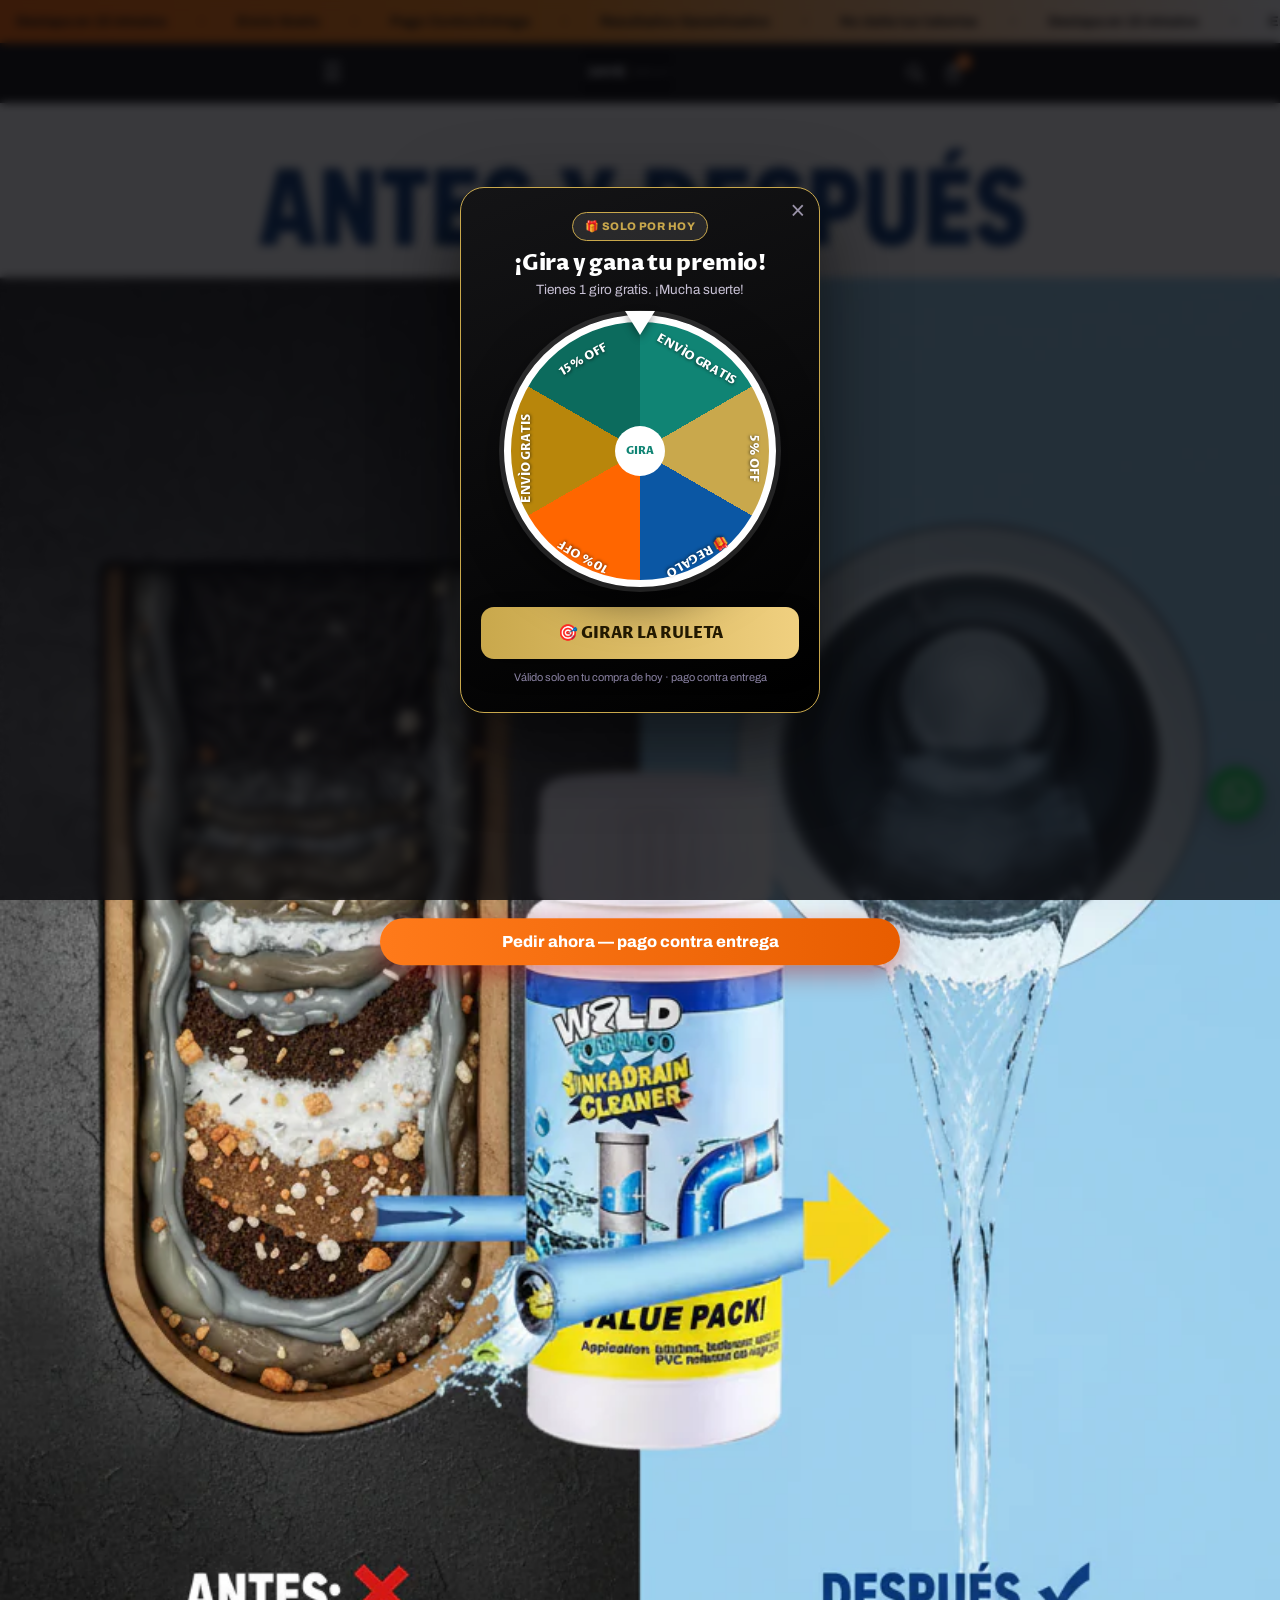
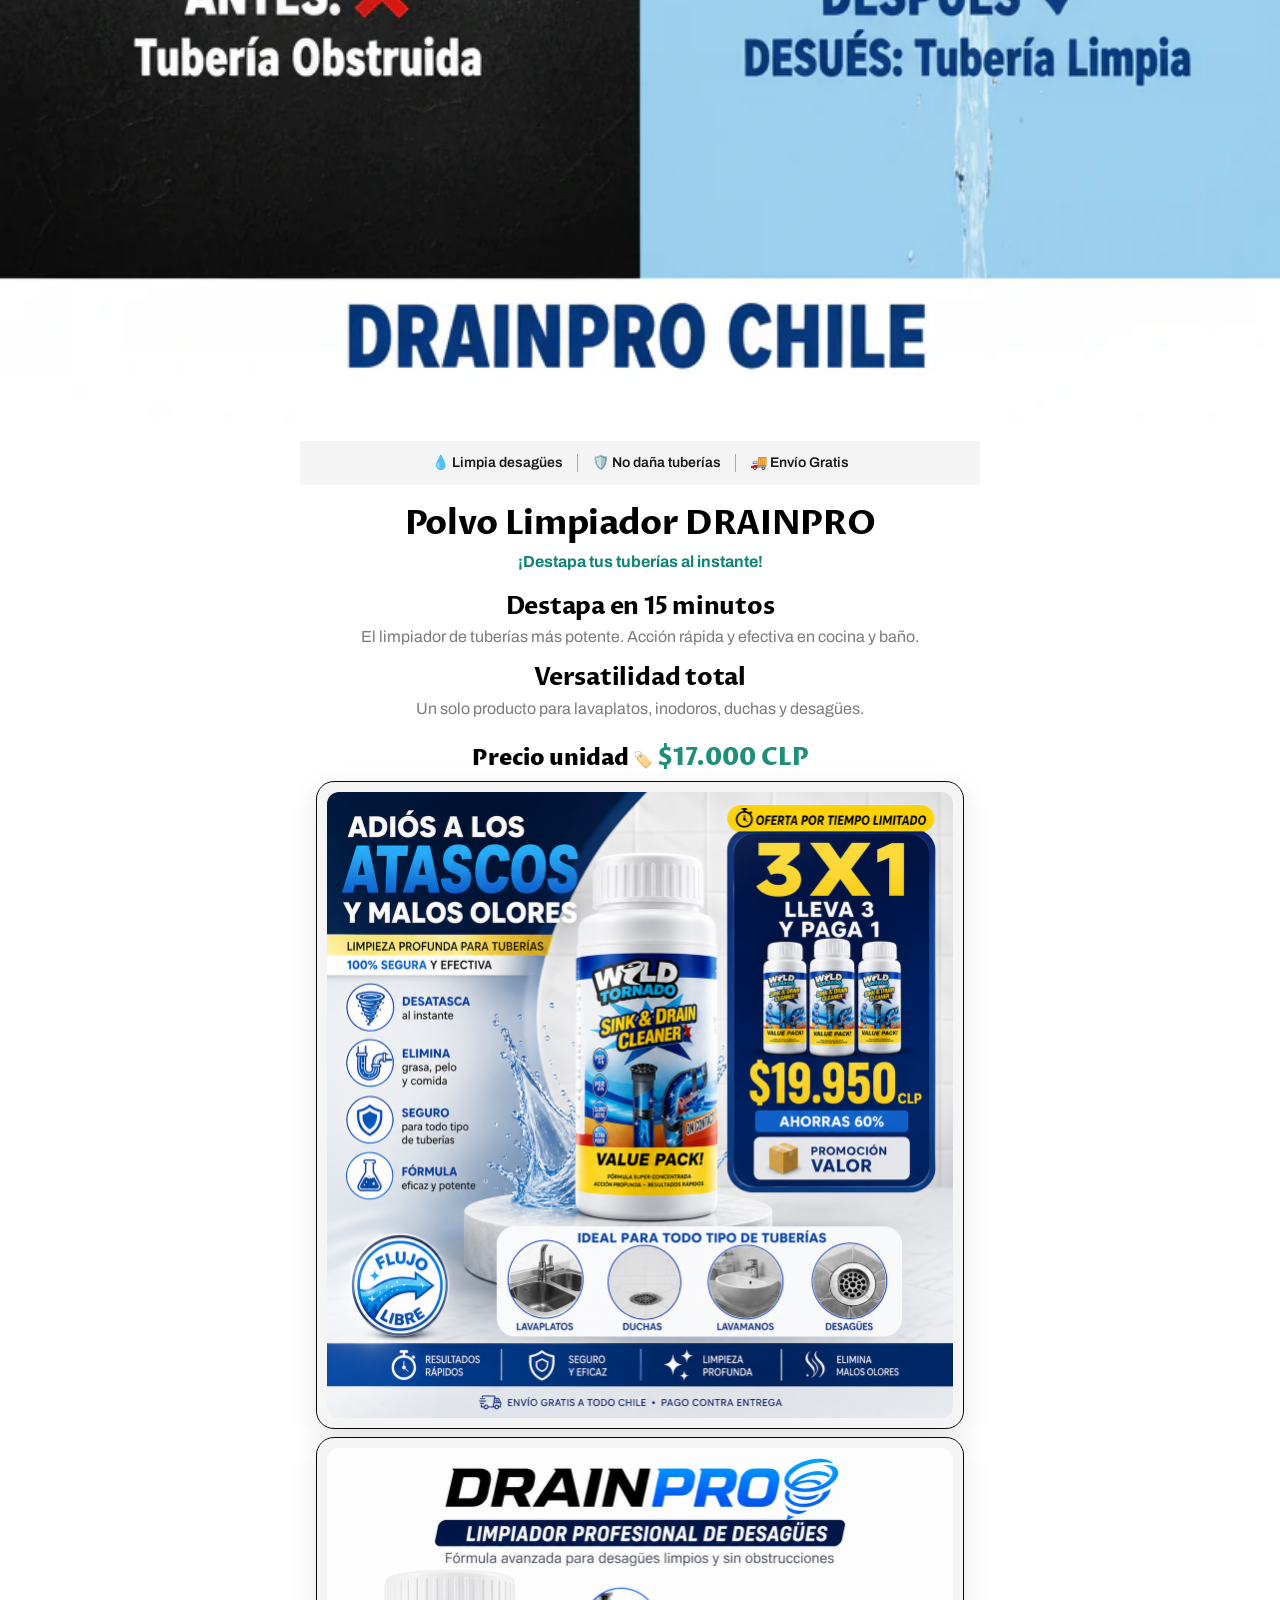
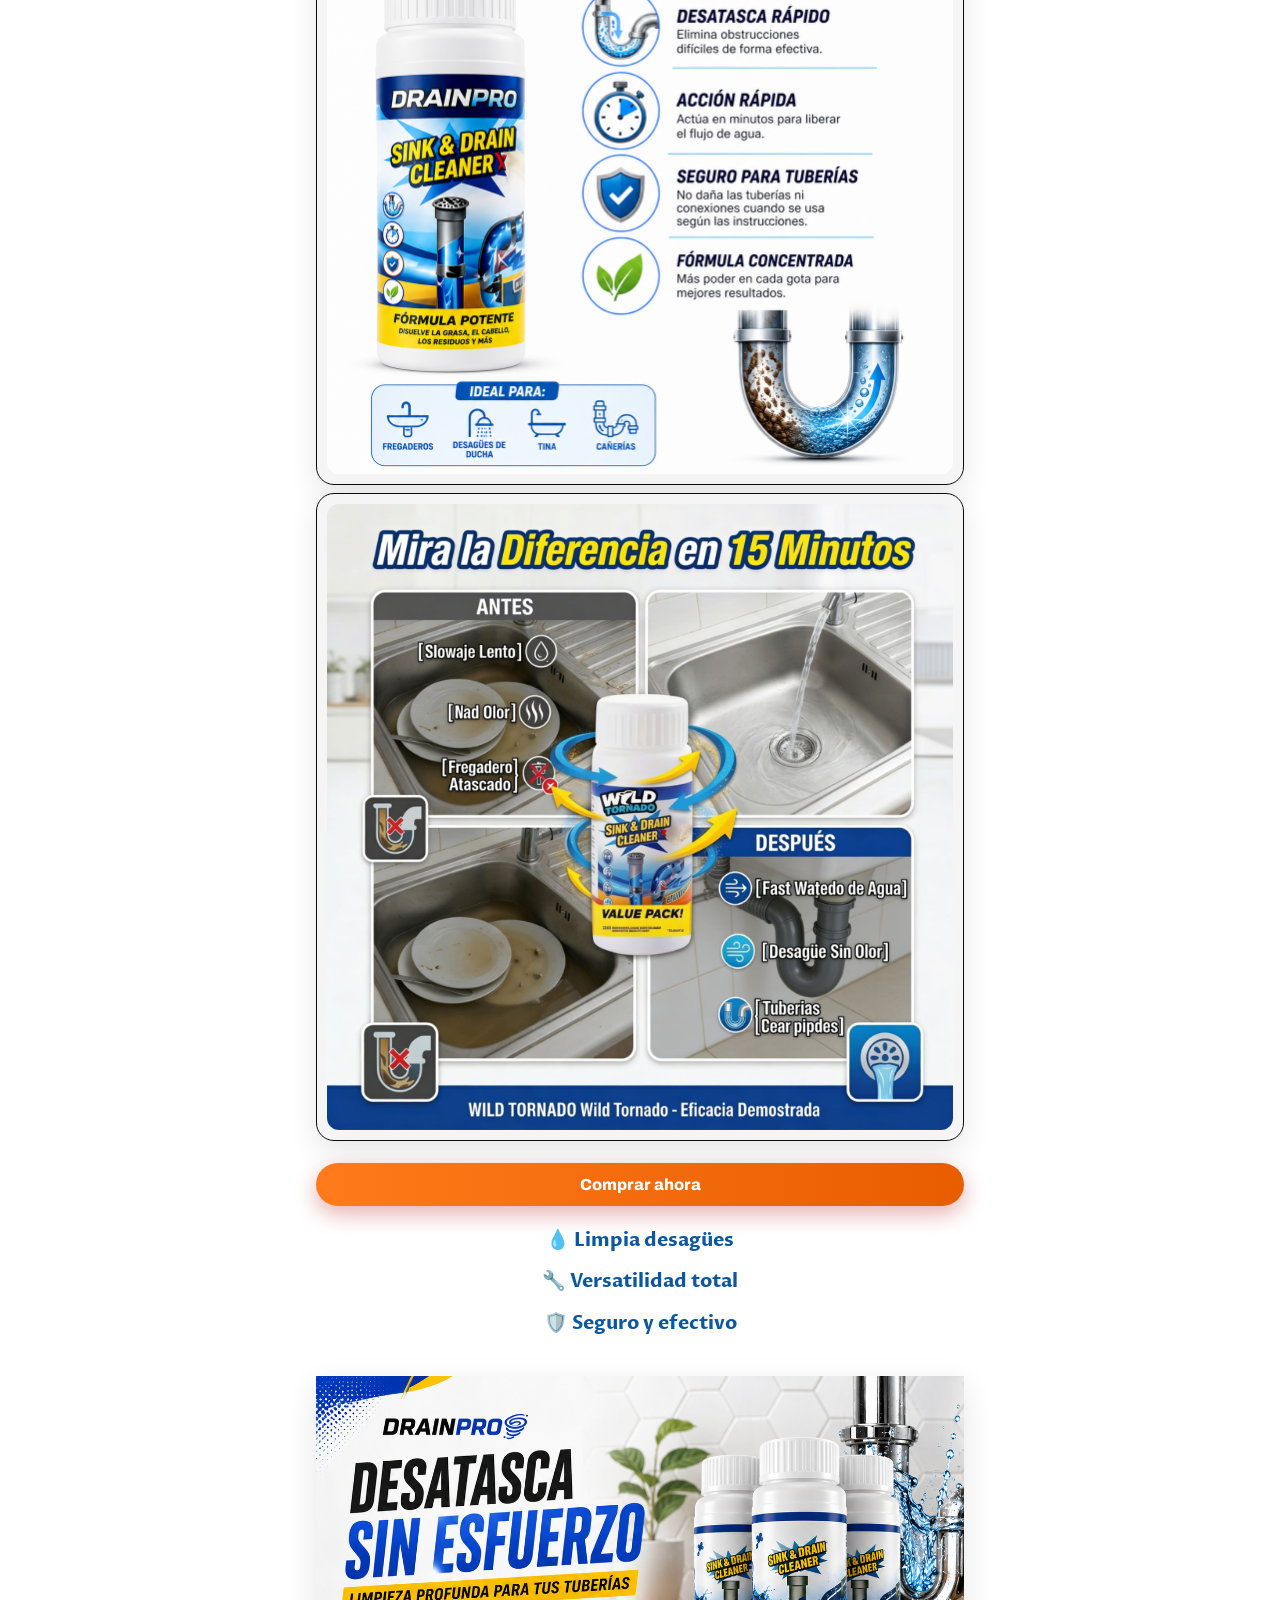
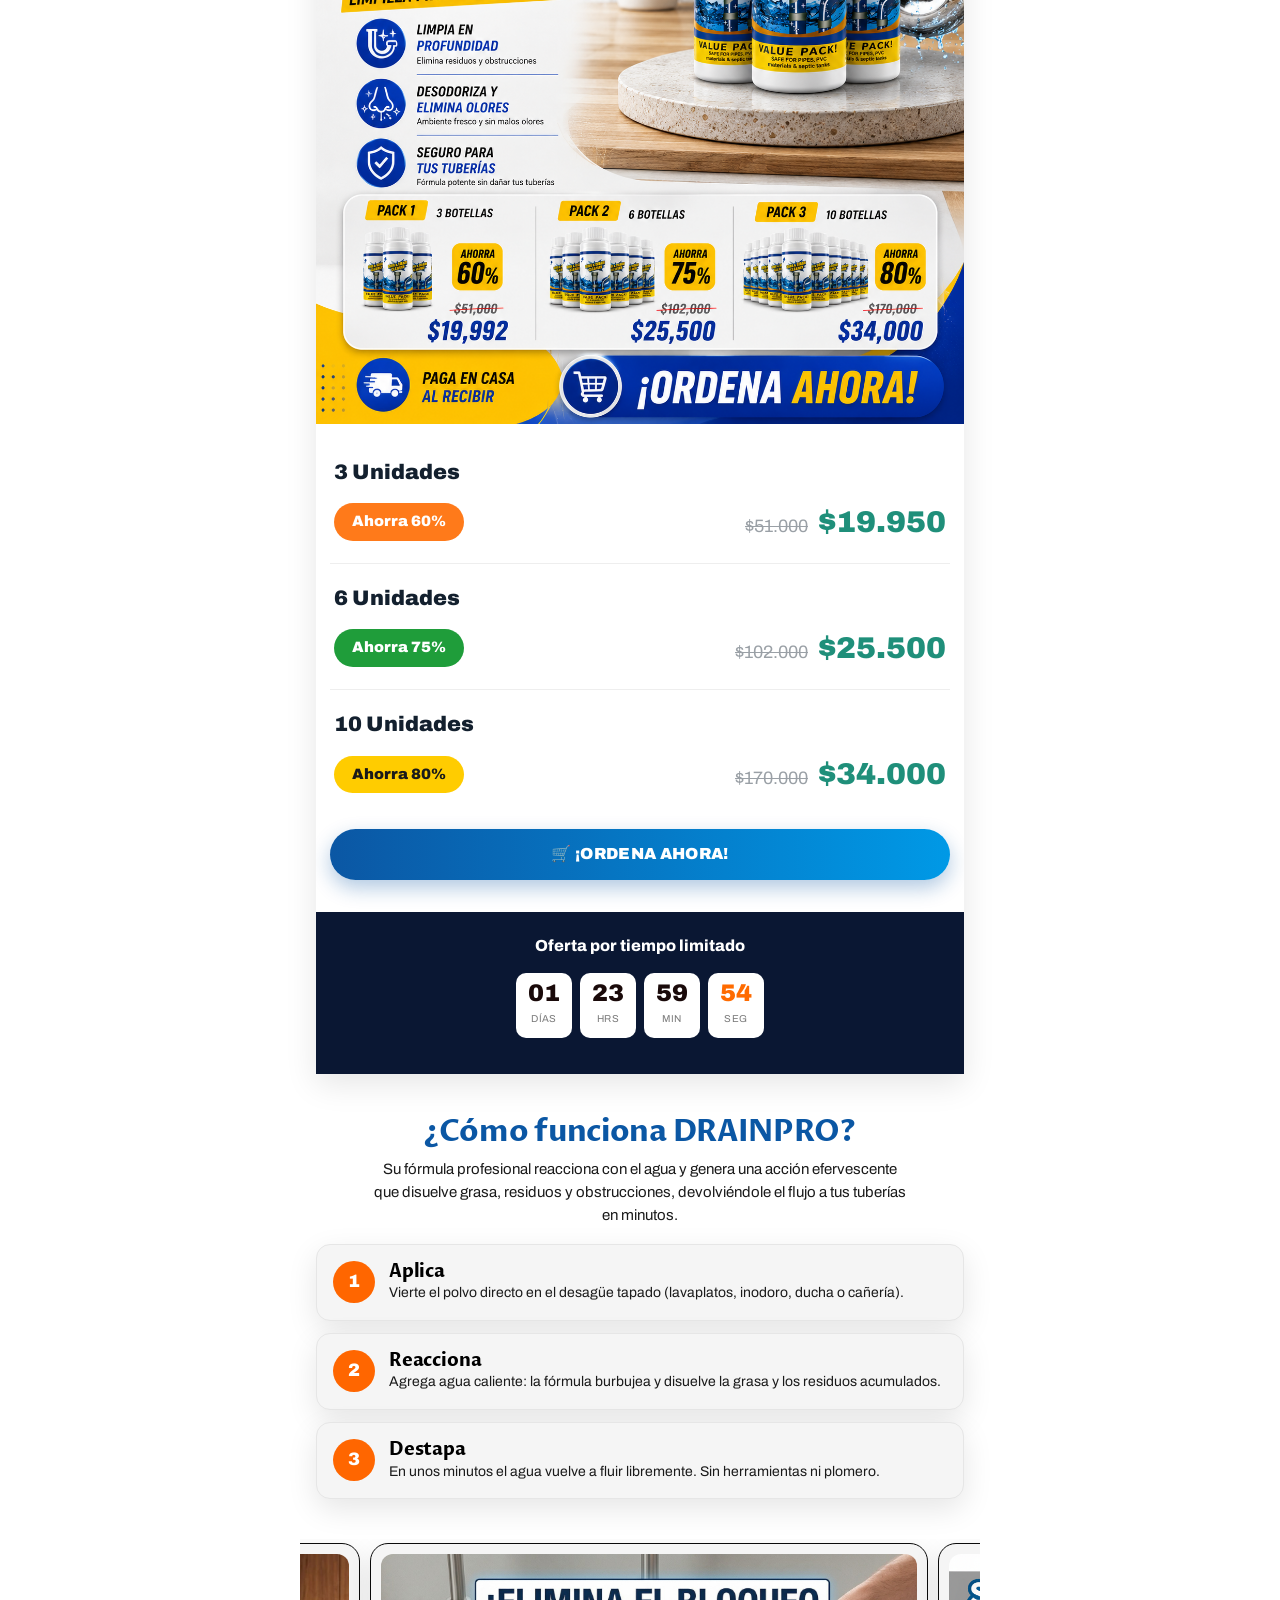
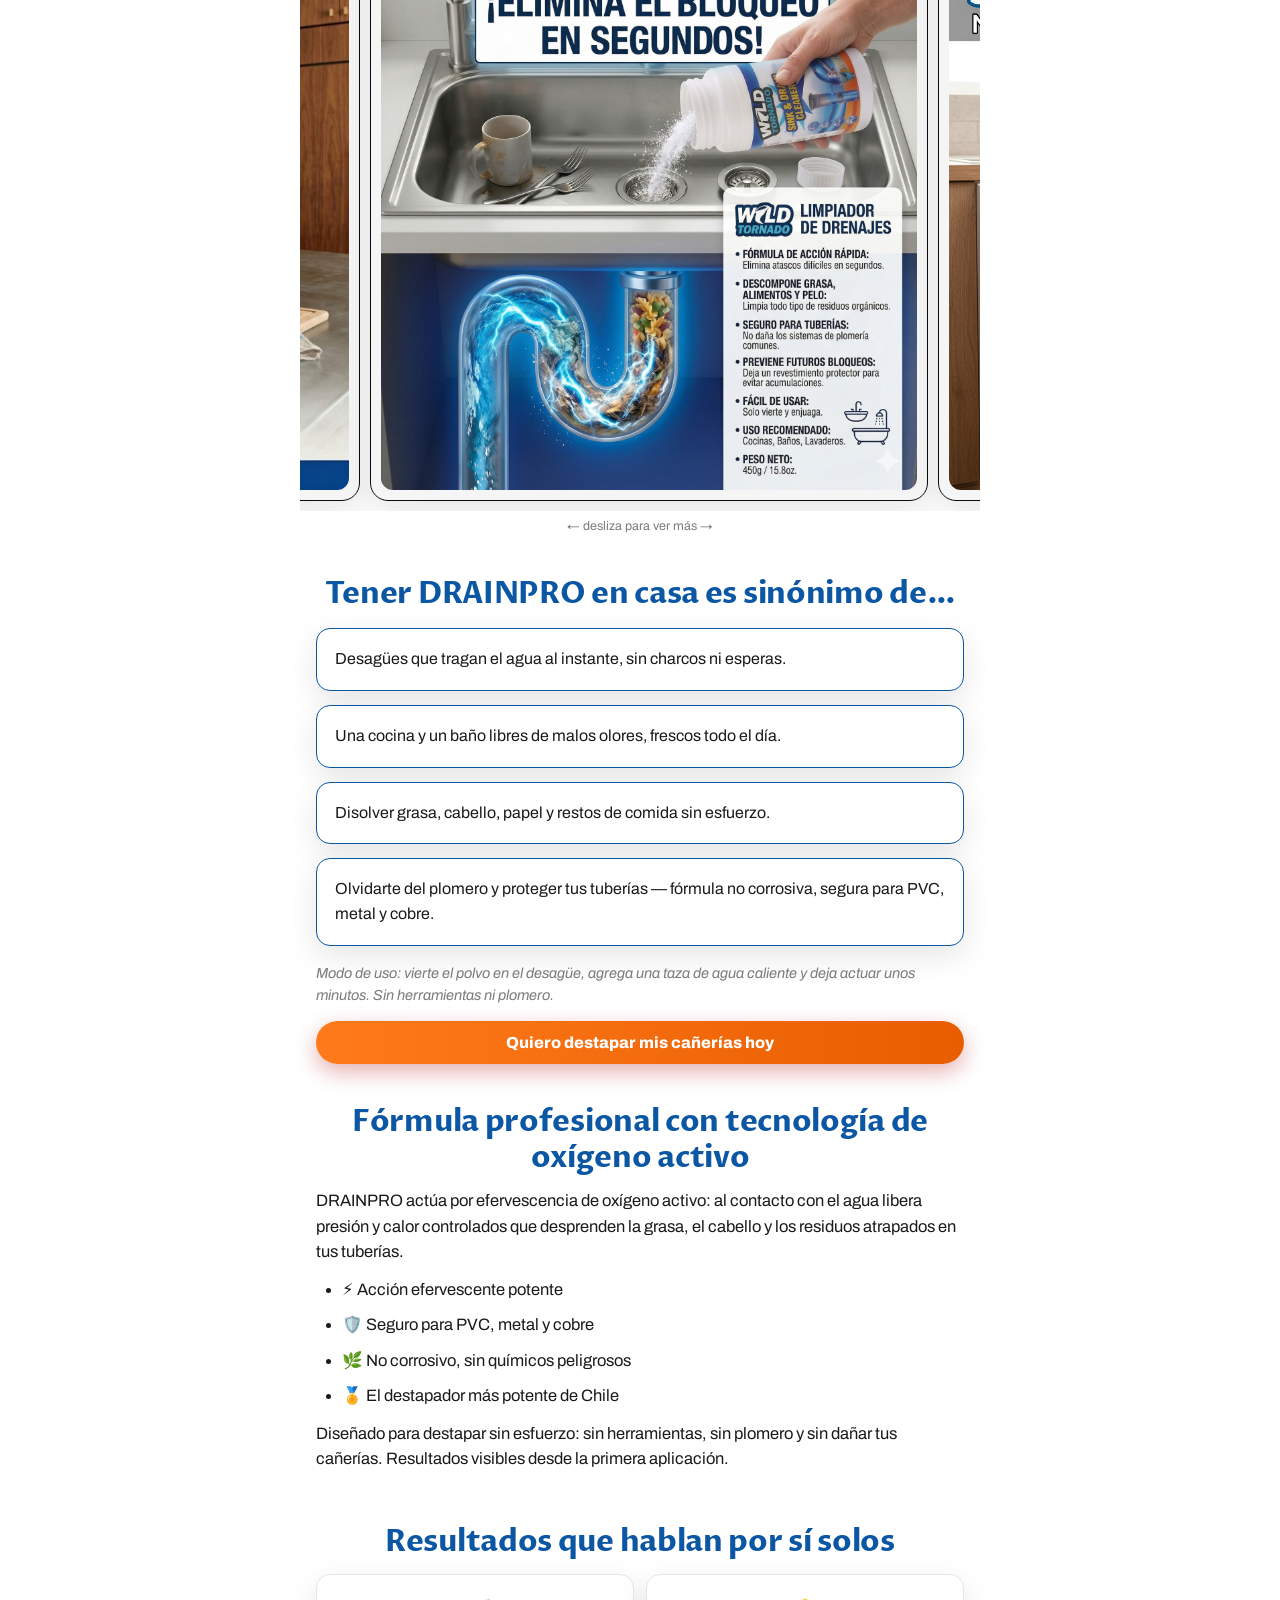
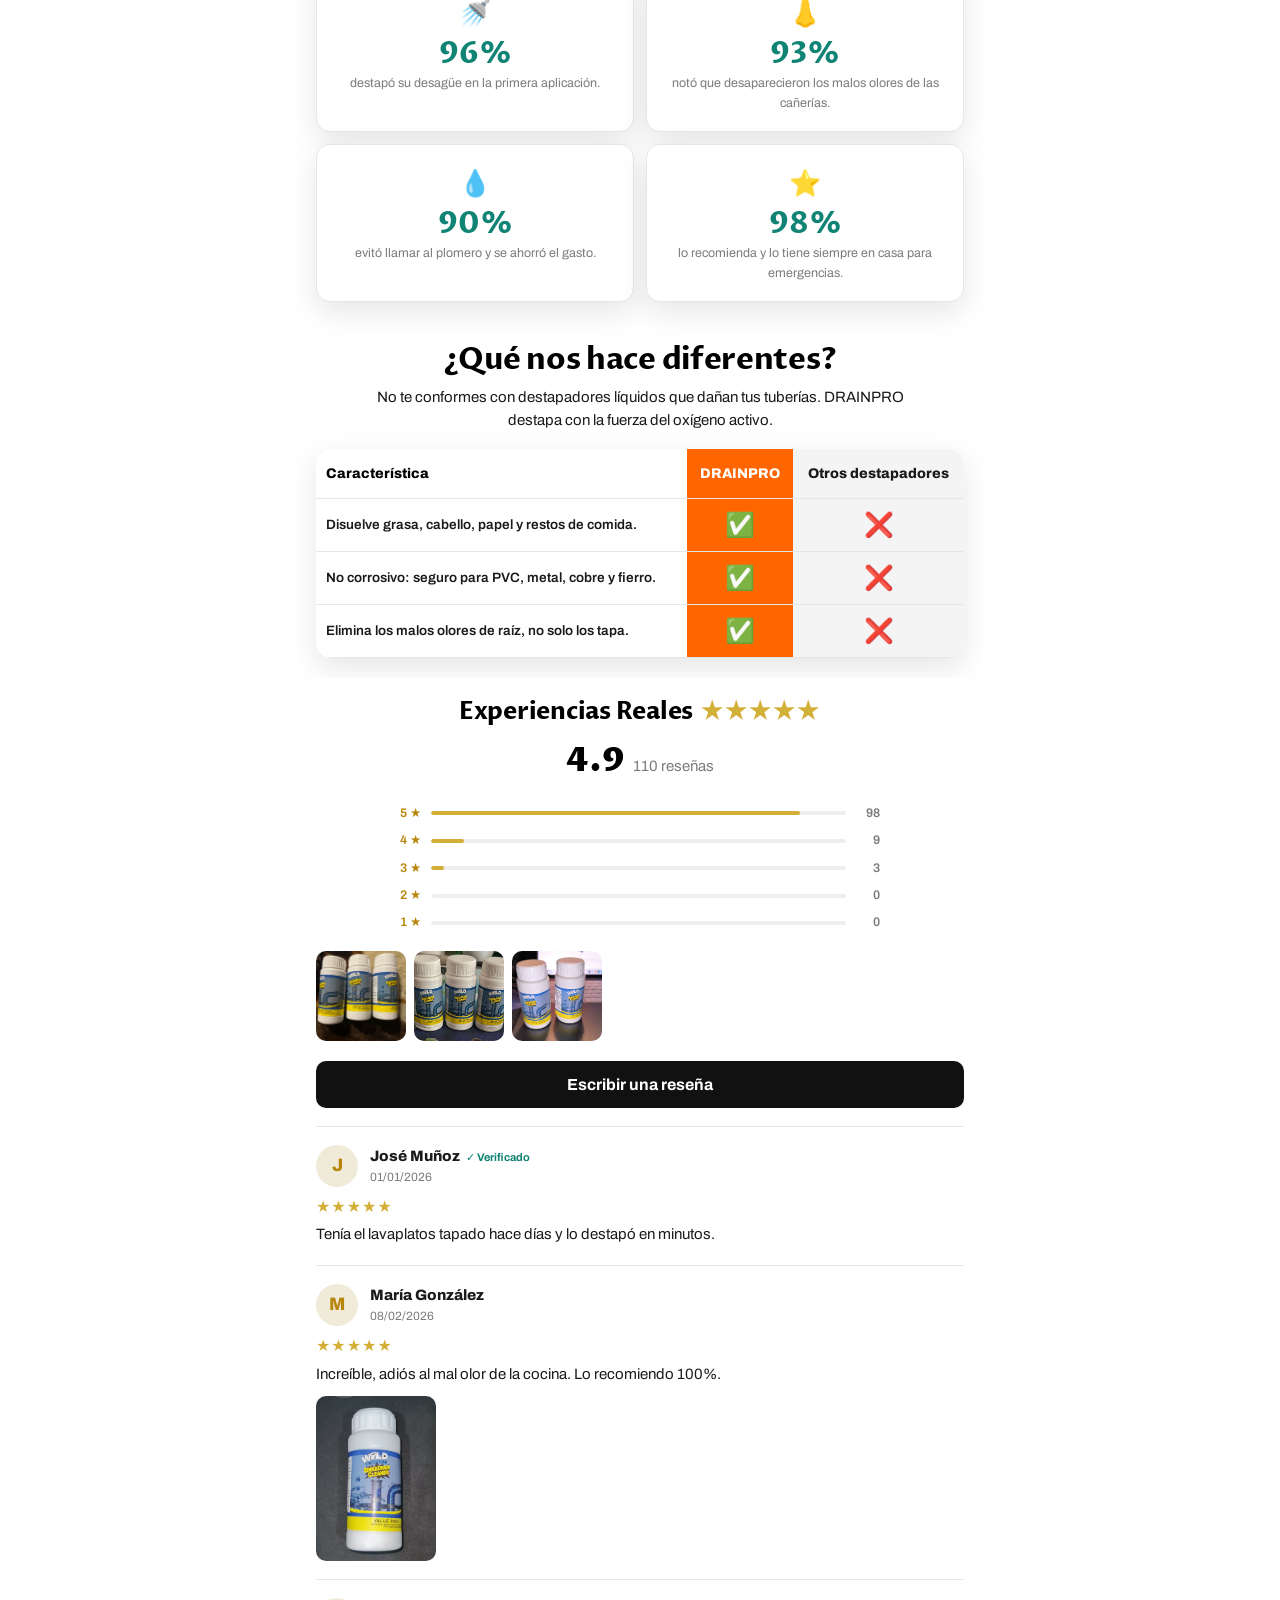
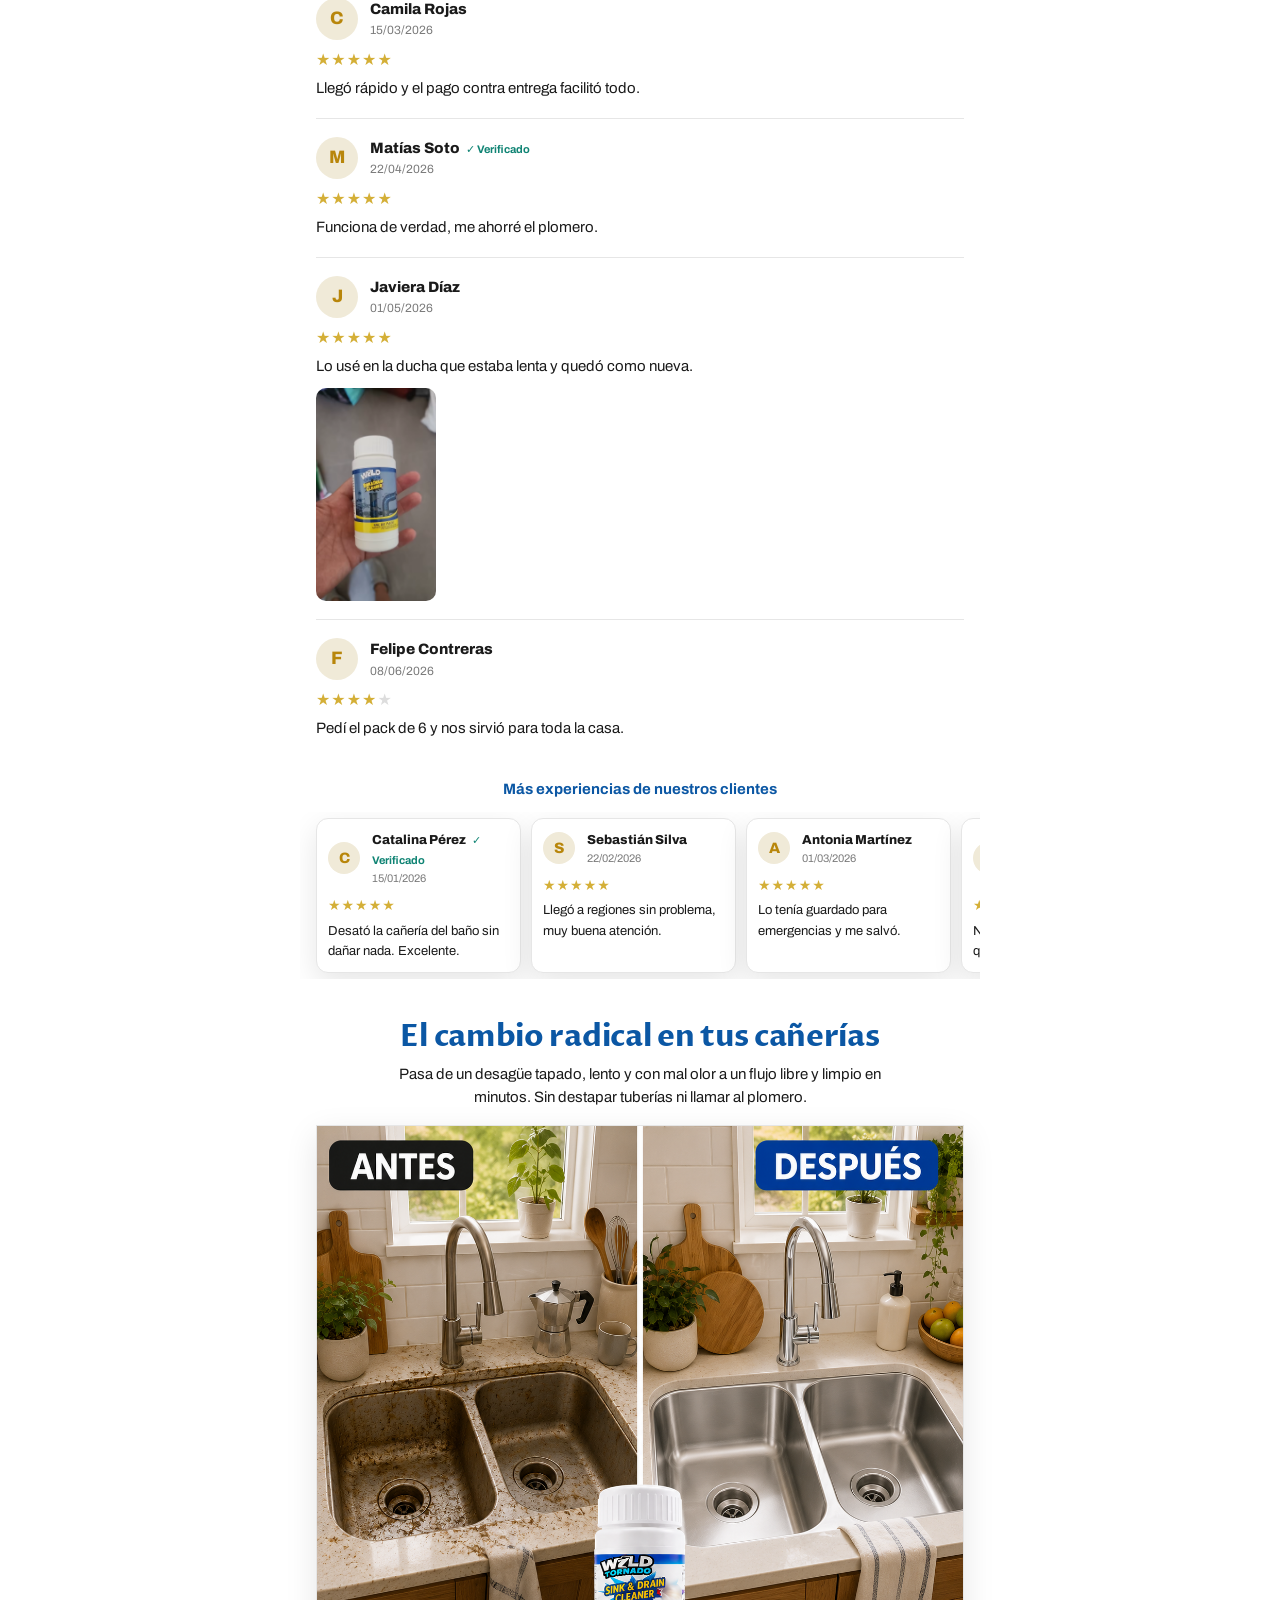
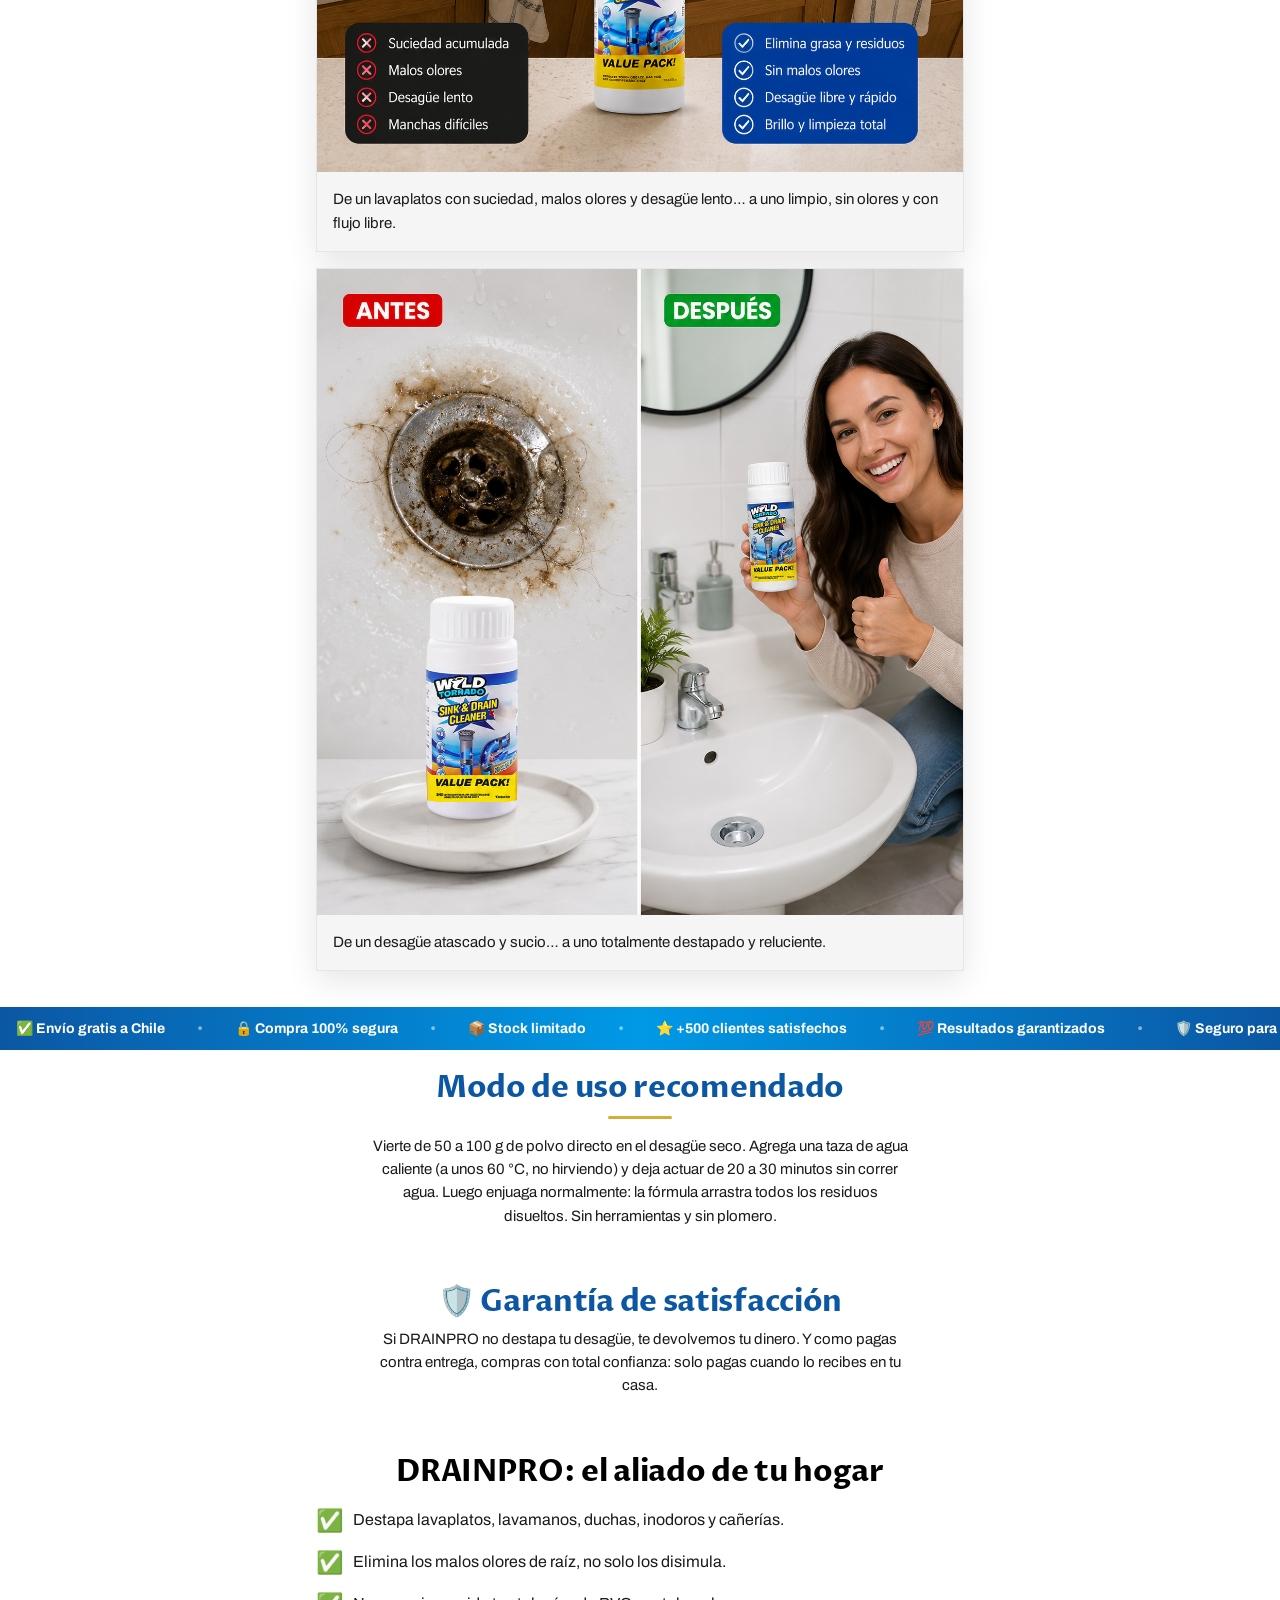
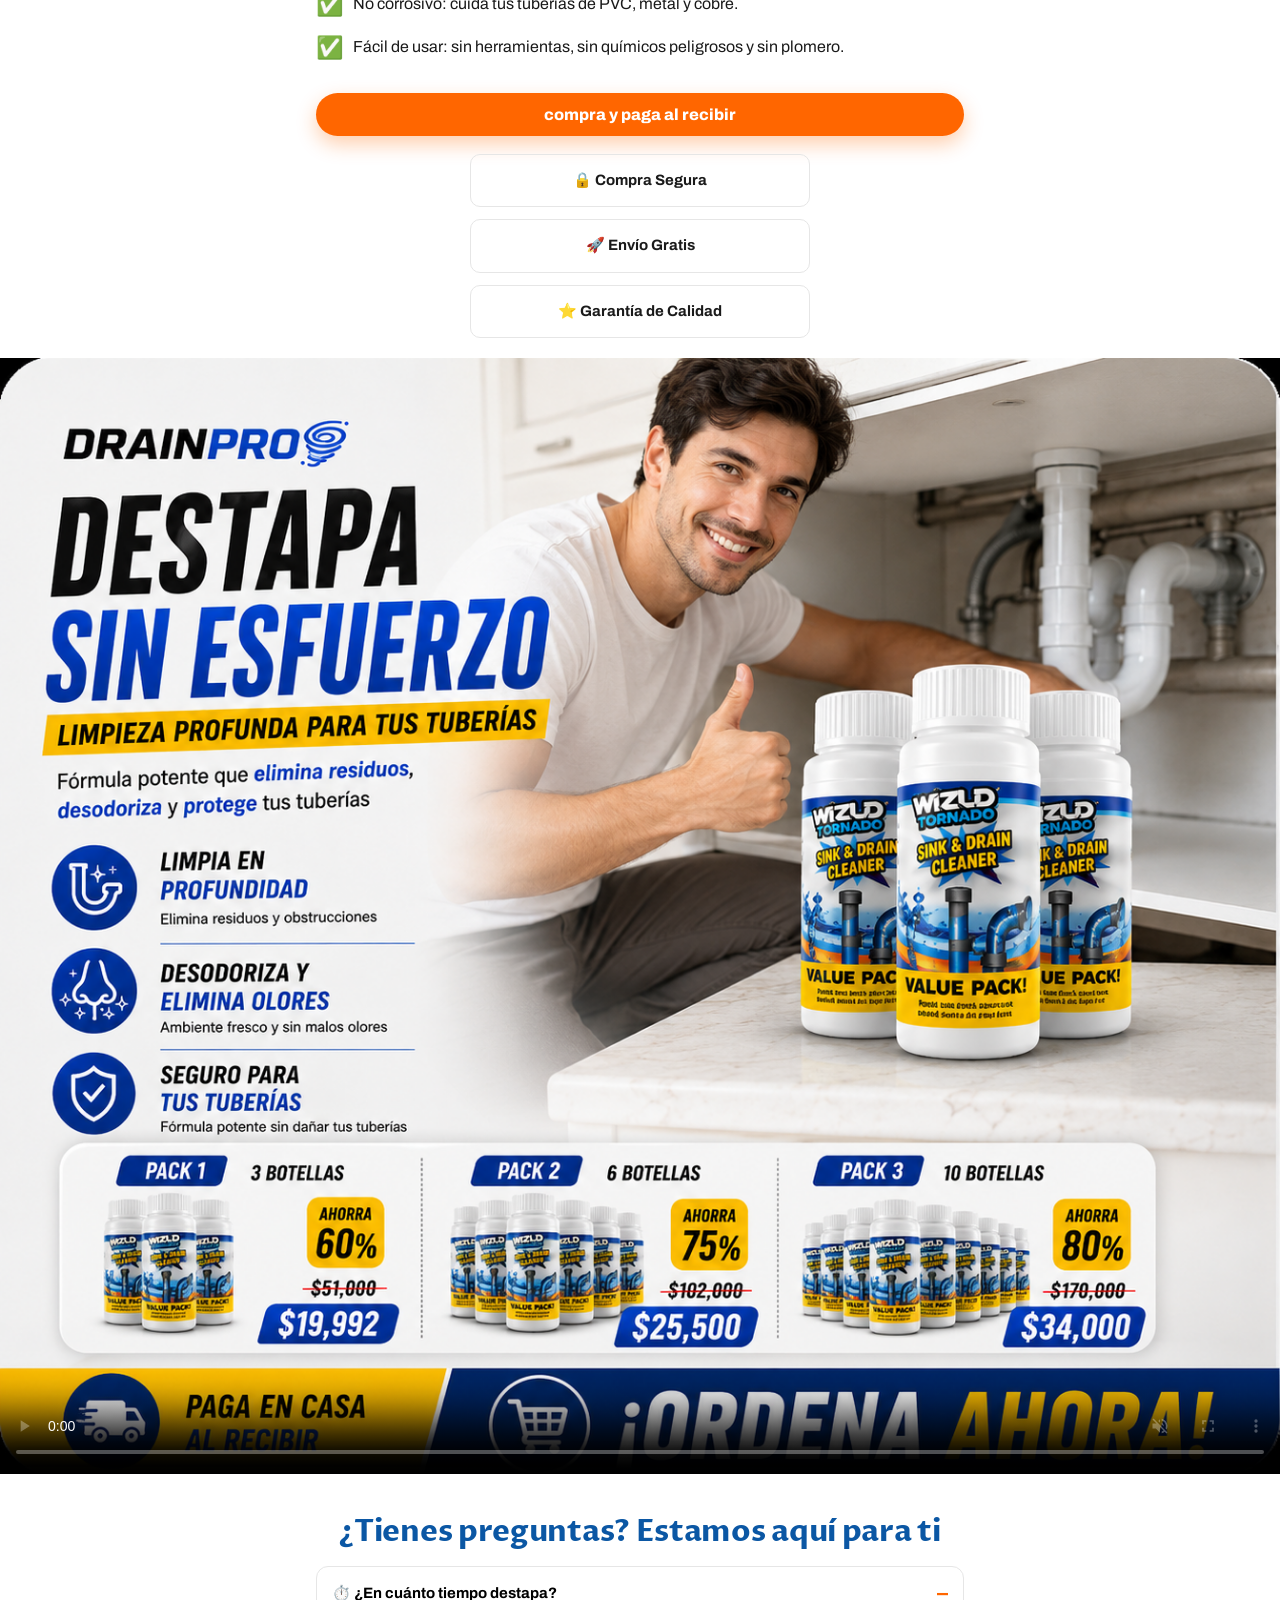
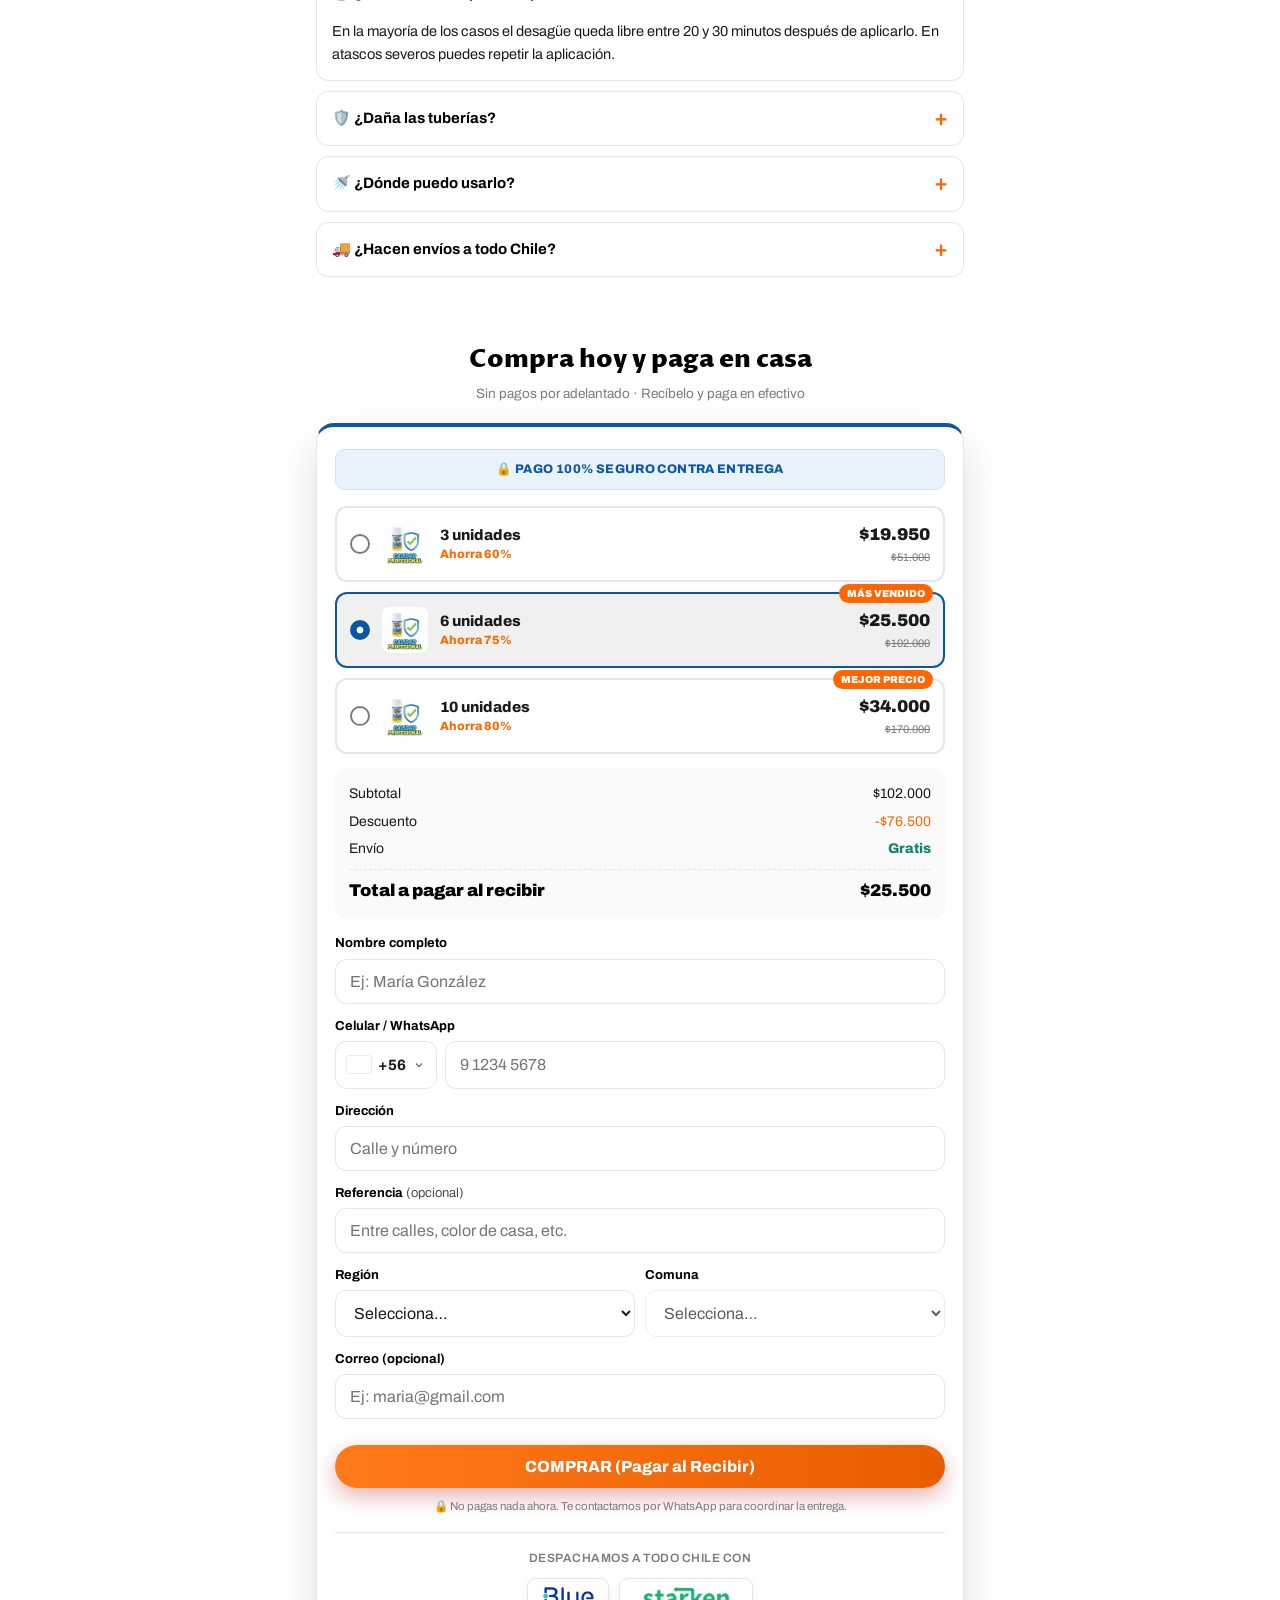
==== commit 792b4931: "Polvo: numero de WhatsApp y contacto al nuevo +56 9 6477 5539 Co-Authored-By: Claude Fable 5 <norepl" ====
--- a/index.html
+++ b/index.html
@@ -59,7 +59,7 @@
     <a data-scroll="#pedido"><svg class="mi" viewBox="0 0 24 24" fill="none" stroke="currentColor" stroke-width="1.7" stroke-linecap="round" stroke-linejoin="round"><circle cx="9" cy="20" r="1.3"/><circle cx="17.5" cy="20" r="1.3"/><path d="M2.5 3.5h2.3l1.9 11.5h10.8l1.6-8H6"/></svg>Comprar ahora</a>
     <a data-scroll="#resenas"><svg class="mi" viewBox="0 0 24 24" fill="none" stroke="currentColor" stroke-width="1.7" stroke-linejoin="round"><path d="M12 3.5l2.6 5.2 5.8.9-4.2 4 1 5.7-5.2-2.7-5.2 2.7 1-5.7-4.2-4 5.8-.9z"/></svg>Reseñas</a>
     <a data-scroll="#faq"><svg class="mi" viewBox="0 0 24 24" fill="none" stroke="currentColor" stroke-width="1.7" stroke-linecap="round" stroke-linejoin="round"><circle cx="12" cy="12" r="9"/><path d="M9.3 9.2a2.8 2.8 0 0 1 5.4 1c0 1.9-2.7 2.1-2.7 4"/><circle cx="12" cy="17" r="0.7" fill="currentColor" stroke="none"/></svg>Preguntas frecuentes</a>
-    <a href="https://wa.me/56920007288" target="_blank" rel="noopener"><svg class="mi" viewBox="0 0 24 24" fill="none" stroke="currentColor" stroke-width="1.7" stroke-linecap="round" stroke-linejoin="round"><path d="M4 5h16v11H8l-4 3.5z"/></svg>Contacto (WhatsApp)</a>
+    <a href="https://wa.me/56964775539" target="_blank" rel="noopener"><svg class="mi" viewBox="0 0 24 24" fill="none" stroke="currentColor" stroke-width="1.7" stroke-linecap="round" stroke-linejoin="round"><path d="M4 5h16v11H8l-4 3.5z"/></svg>Contacto (WhatsApp)</a>
   </nav>
 </header>
 
@@ -461,7 +461,7 @@
     <h3 class="ftitle">JAYE GROUP - CHILE</h3>
     <p><b>Dirección:</b> Av. Providencia 1208, Oficina 16, Santiago, RM.</p>
     <p><b>Correo:</b> <a href="mailto:gerencia@jayegroup.com.co">gerencia@jayegroup.com.co</a></p>
-    <p><b>WhatsApp:</b> <a href="https://wa.me/56920007288">+56 9 2000 7288</a></p>
+    <p><b>WhatsApp:</b> <a href="https://wa.me/56964775539">+56 9 6477 5539</a></p>
 
     <div class="social">
       <a href="https://www.facebook.com/share/18bZZKscMB/" target="_blank" rel="noopener" aria-label="Facebook">
@@ -495,7 +495,7 @@
 </footer>
 
 <!-- WHATSAPP -->
-<a class="wa" href="https://wa.me/56920007288?text=Hola%2C%20quiero%20pedir%20el%20DRAINPRO" aria-label="WhatsApp" target="_blank" rel="noopener">
+<a class="wa" href="https://wa.me/56964775539?text=Hola%2C%20quiero%20pedir%20el%20DRAINPRO" aria-label="WhatsApp" target="_blank" rel="noopener">
   <svg viewBox="0 0 32 32"><path d="M16 .4C7.4.4.5 7.3.5 15.9c0 2.8.7 5.4 2.1 7.8L.3 31.6l8.1-2.1c2.3 1.3 4.9 1.9 7.6 1.9 8.6 0 15.5-6.9 15.5-15.5S24.6.4 16 .4zm0 28.3c-2.4 0-4.7-.6-6.7-1.9l-.5-.3-4.8 1.3 1.3-4.7-.3-.5c-1.4-2.1-2.1-4.6-2.1-7 0-7.1 5.8-12.9 12.9-12.9S28.9 8.8 28.9 15.9 23.1 28.7 16 28.7zm7.1-9.6c-.4-.2-2.3-1.1-2.6-1.3-.4-.1-.6-.2-.9.2-.3.4-1 1.3-1.2 1.5-.2.2-.4.3-.8.1-.4-.2-1.6-.6-3.1-1.9-1.1-1-1.9-2.3-2.1-2.7-.2-.4 0-.6.2-.8.2-.2.4-.4.6-.7.2-.2.3-.4.4-.7.1-.3 0-.5 0-.7-.1-.2-.9-2.1-1.2-2.9-.3-.8-.6-.7-.9-.7h-.8c-.2 0-.7.1-1 .5-.3.4-1.3 1.3-1.3 3.1s1.3 3.6 1.5 3.8c.2.2 2.6 4 6.3 5.6.9.4 1.6.6 2.1.8.9.3 1.7.2 2.3.1.7-.1 2.3-.9 2.6-1.8.3-.9.3-1.6.2-1.8-.1-.2-.3-.3-.7-.5z"/></svg>
 </a>
 
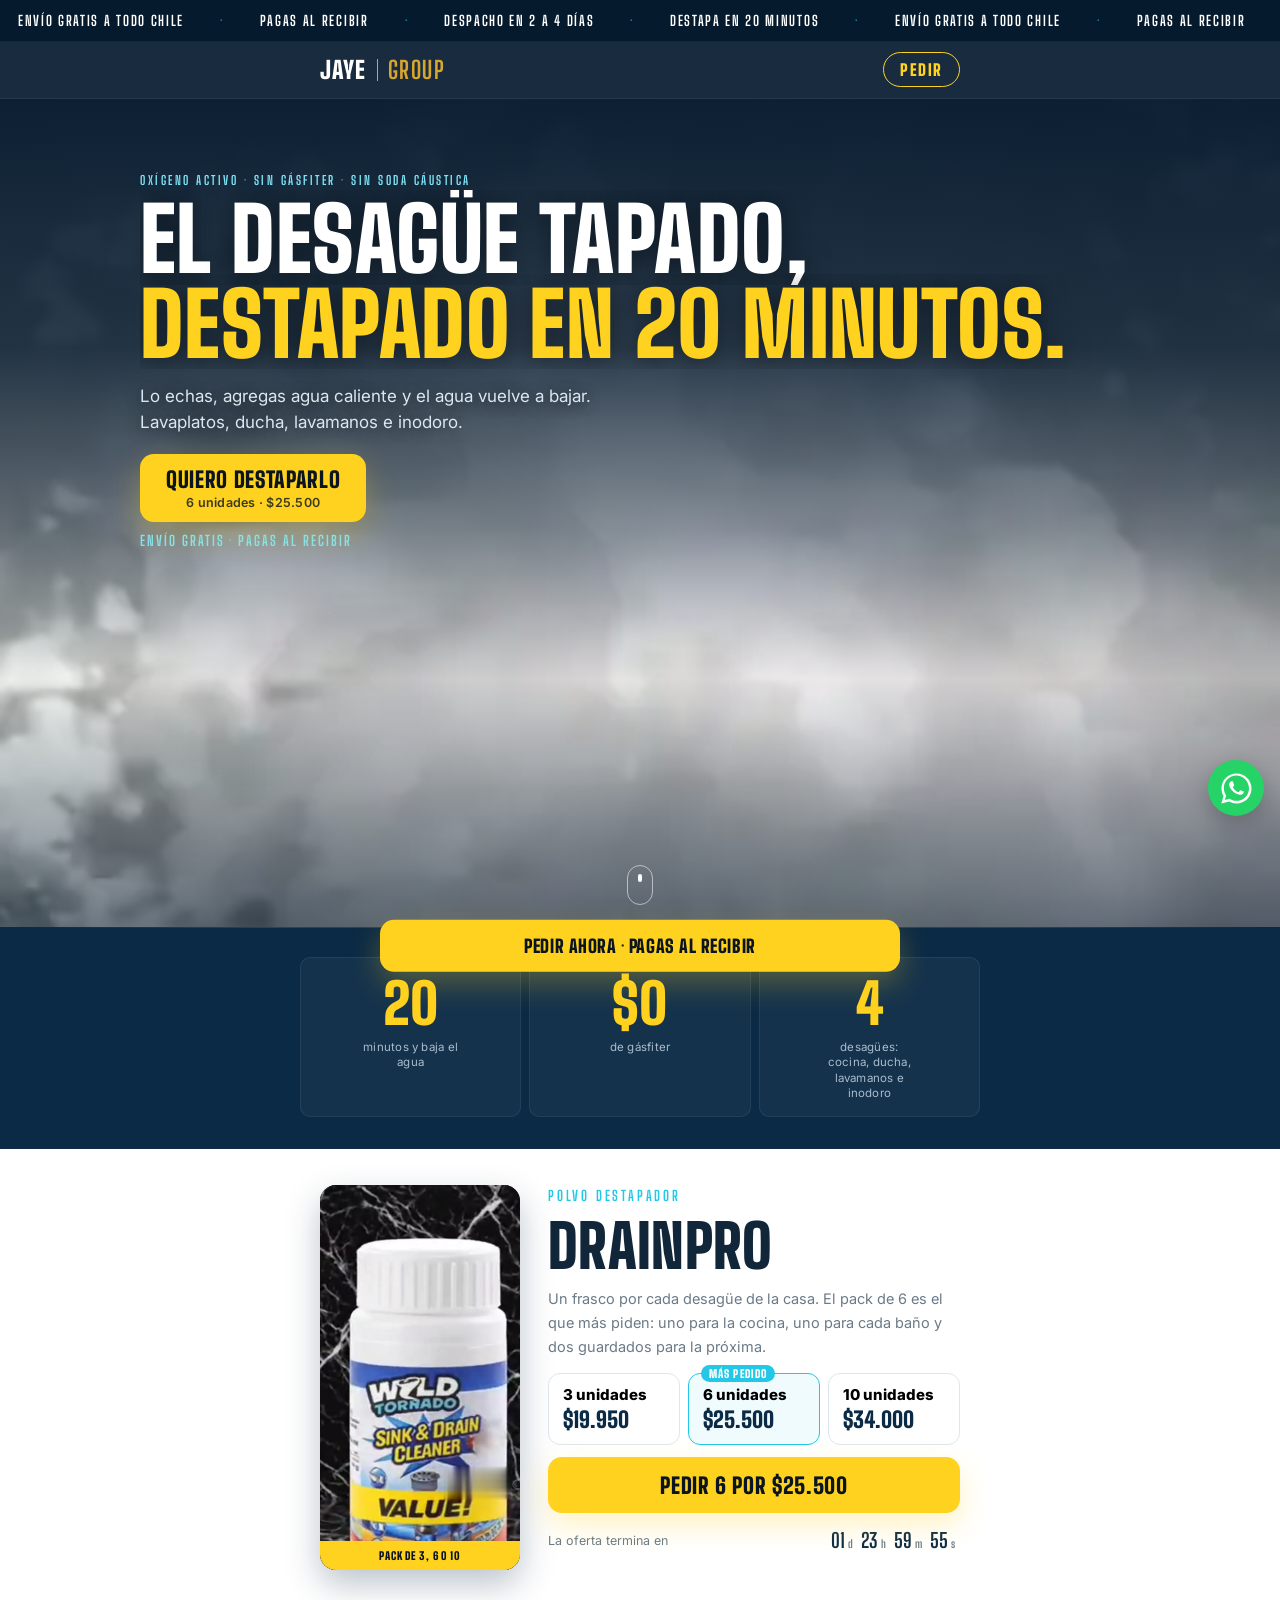
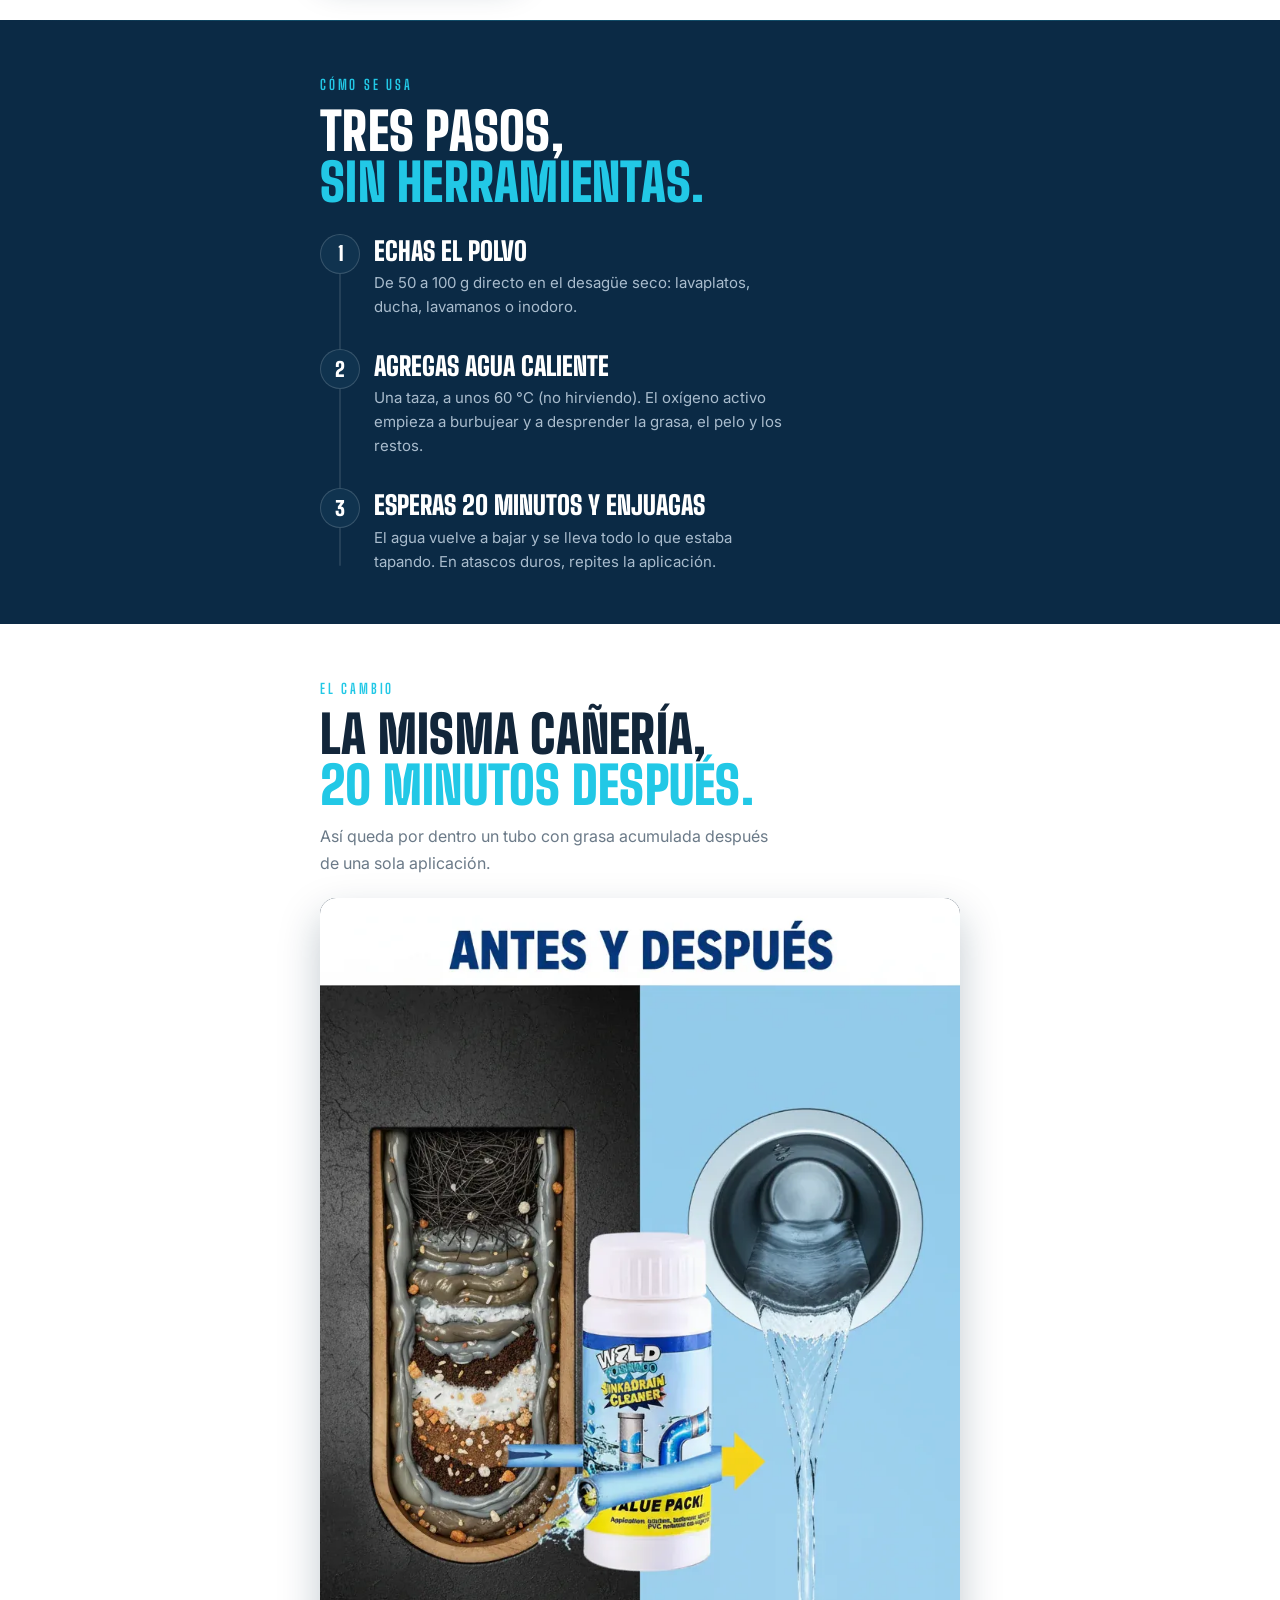
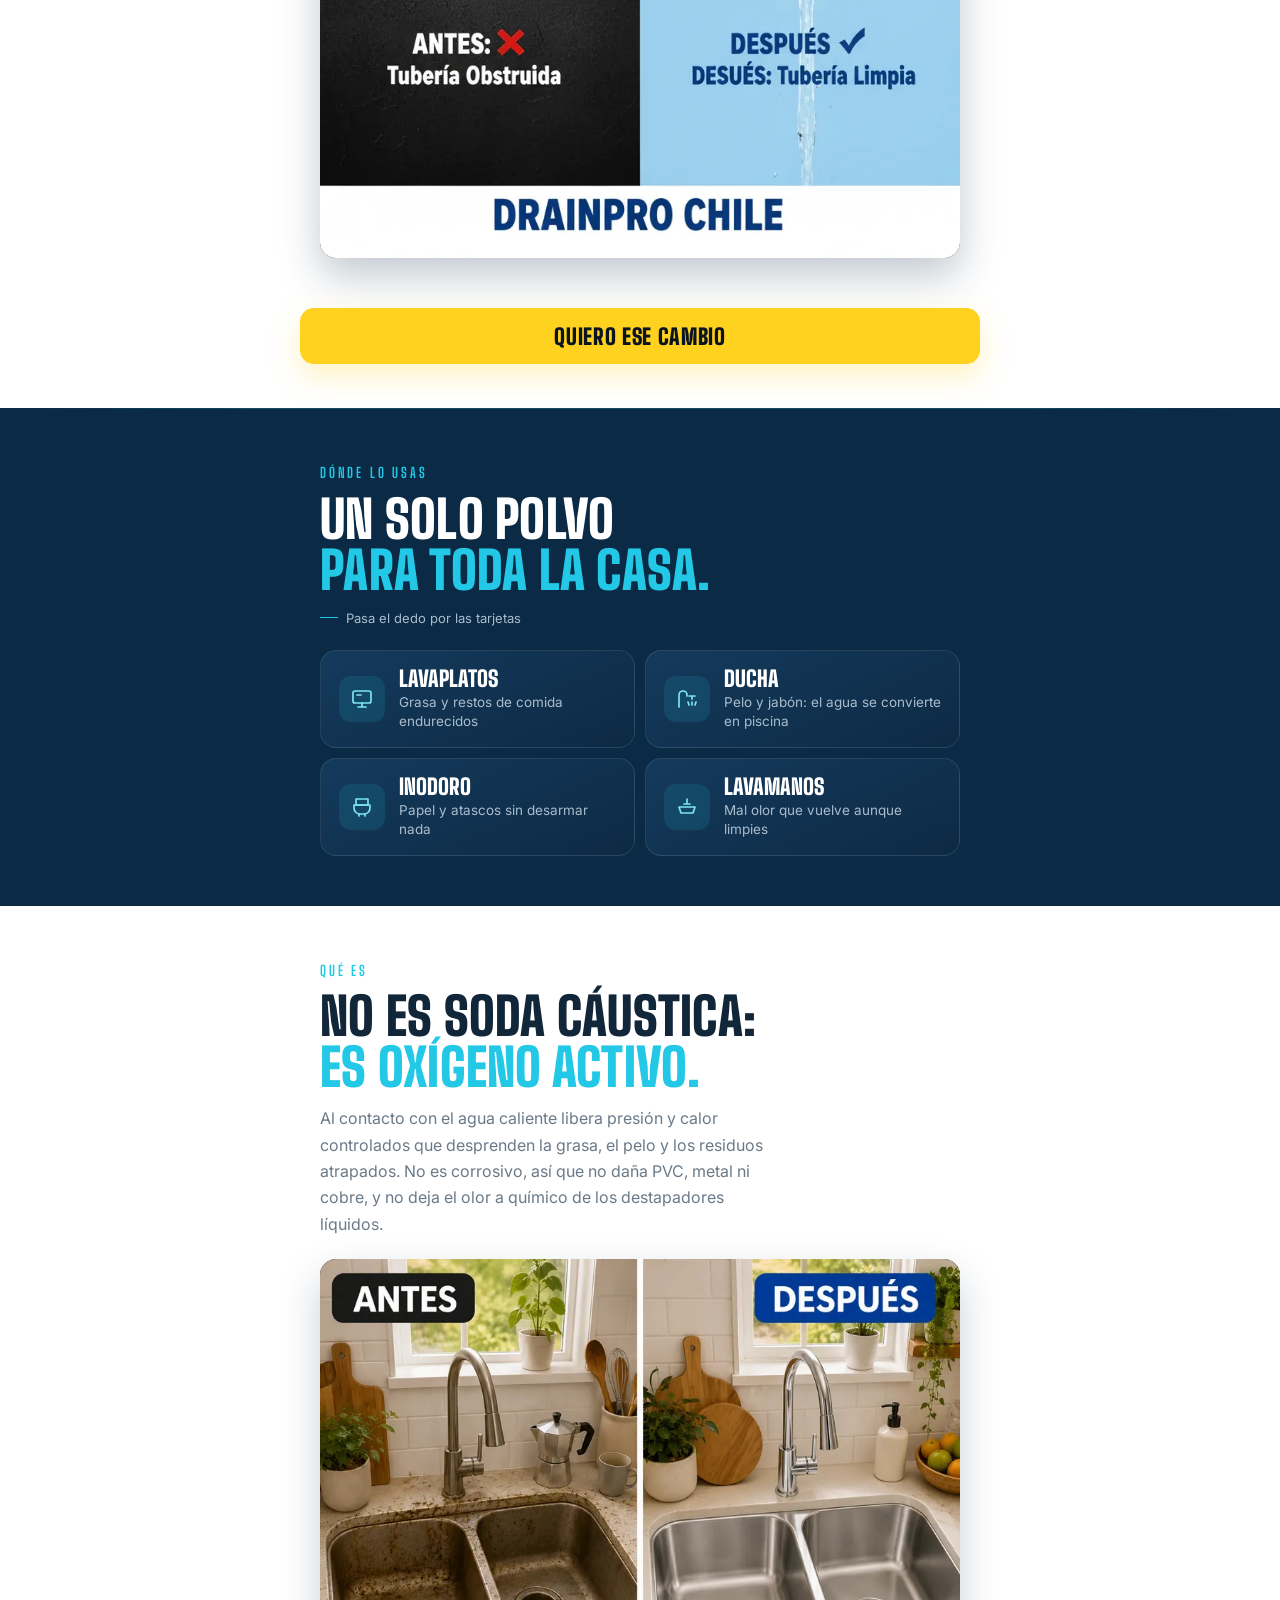
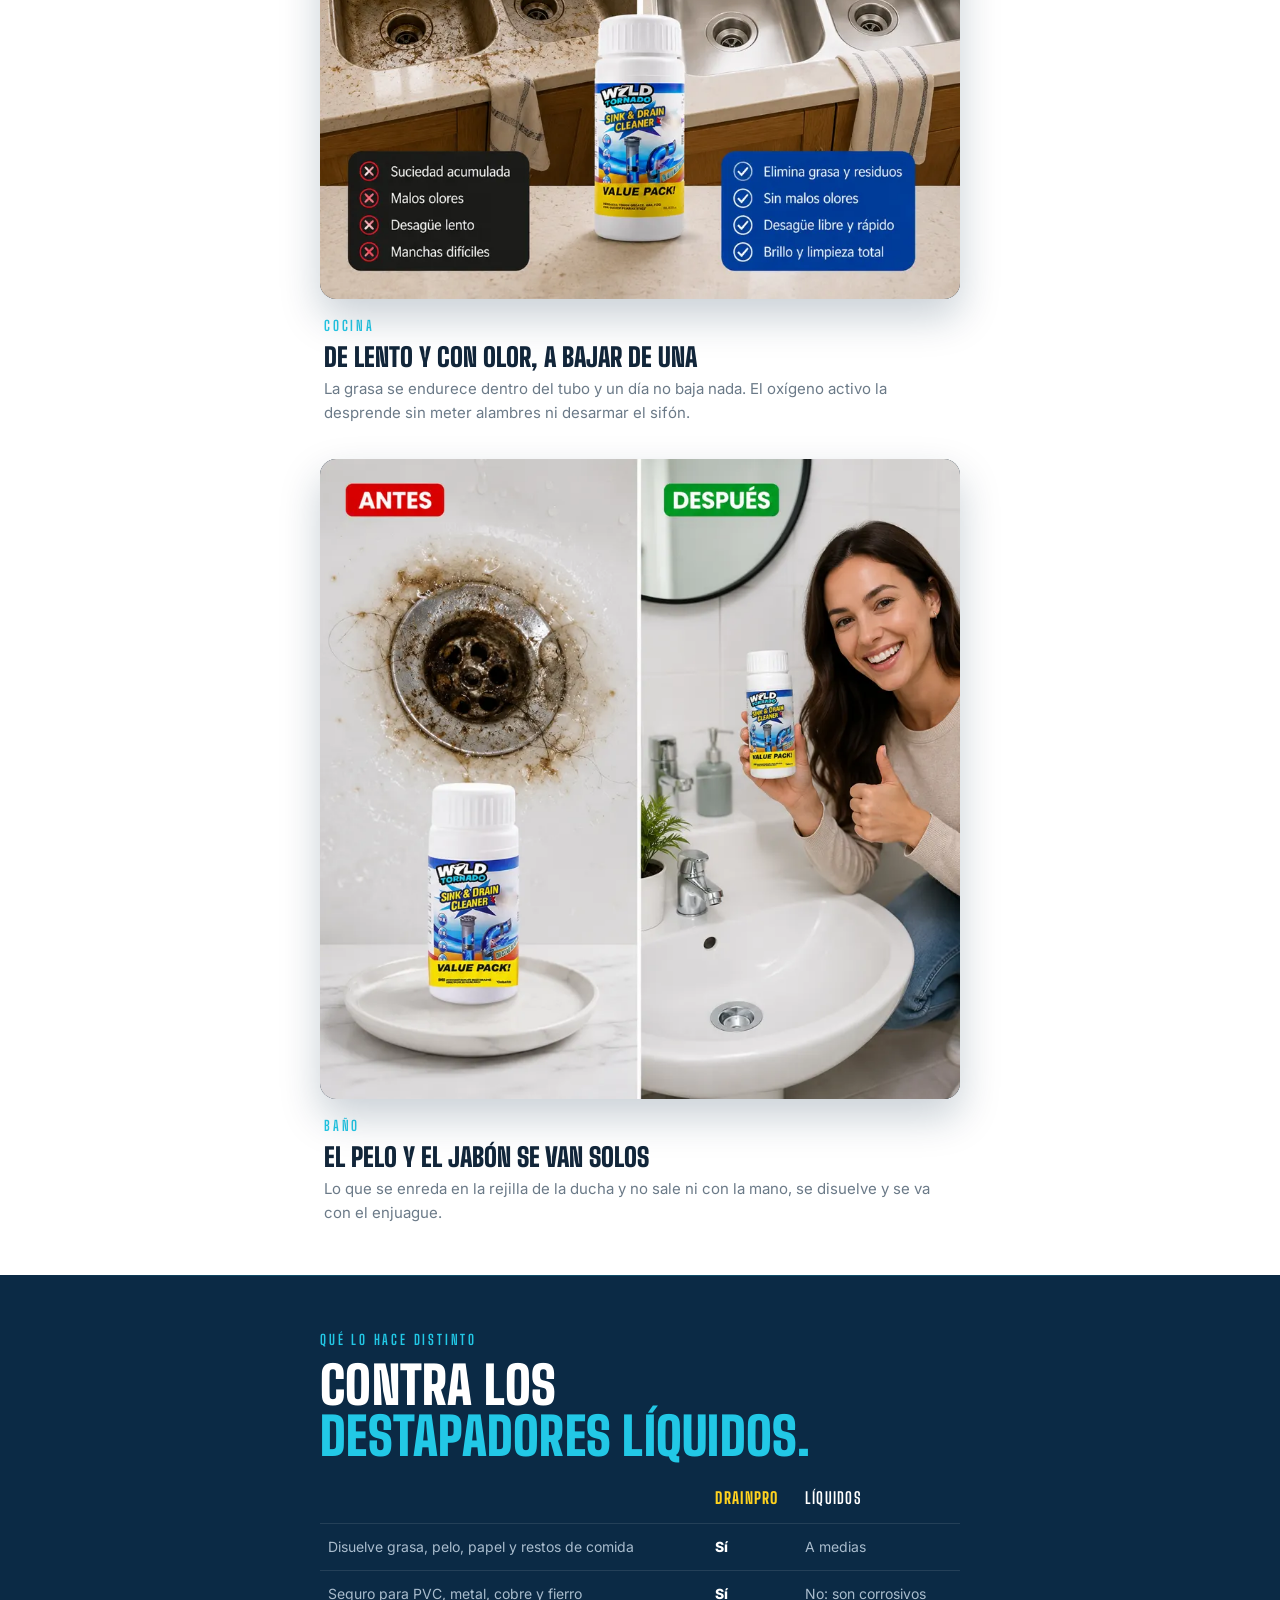
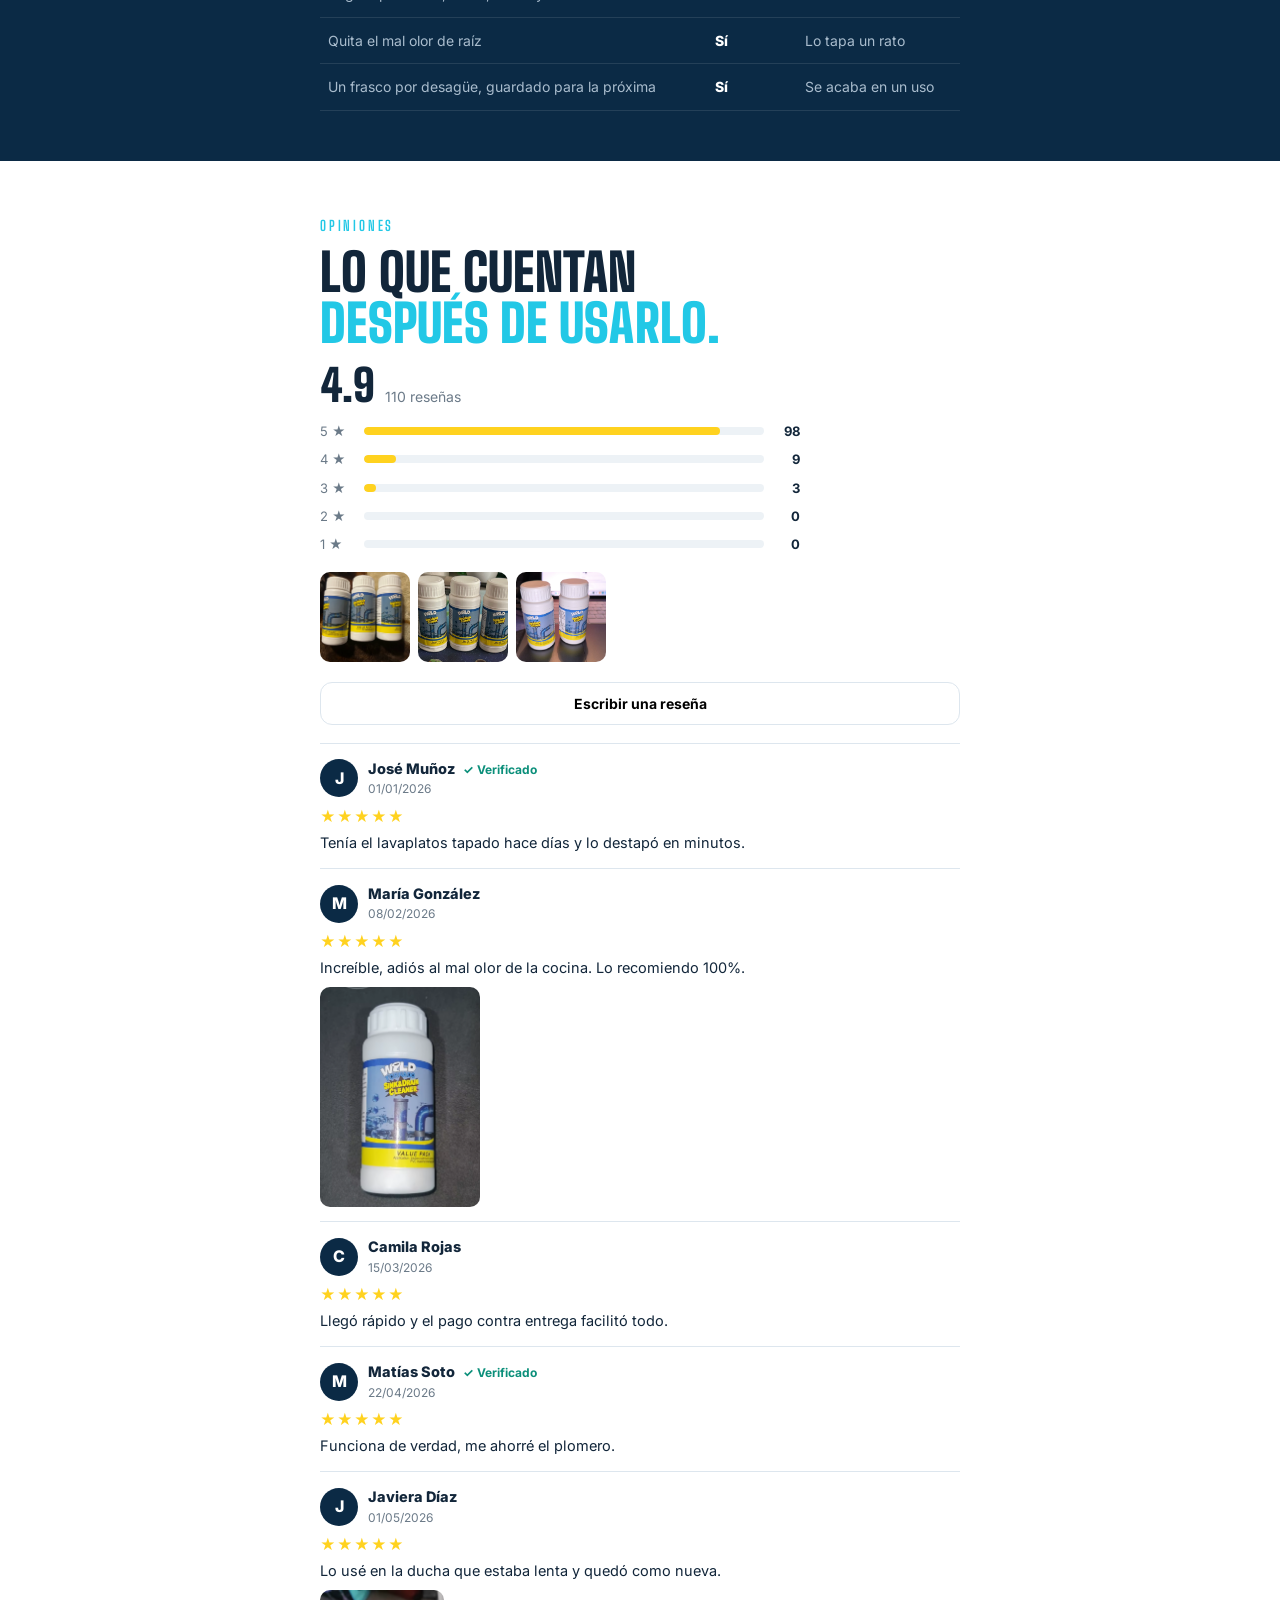
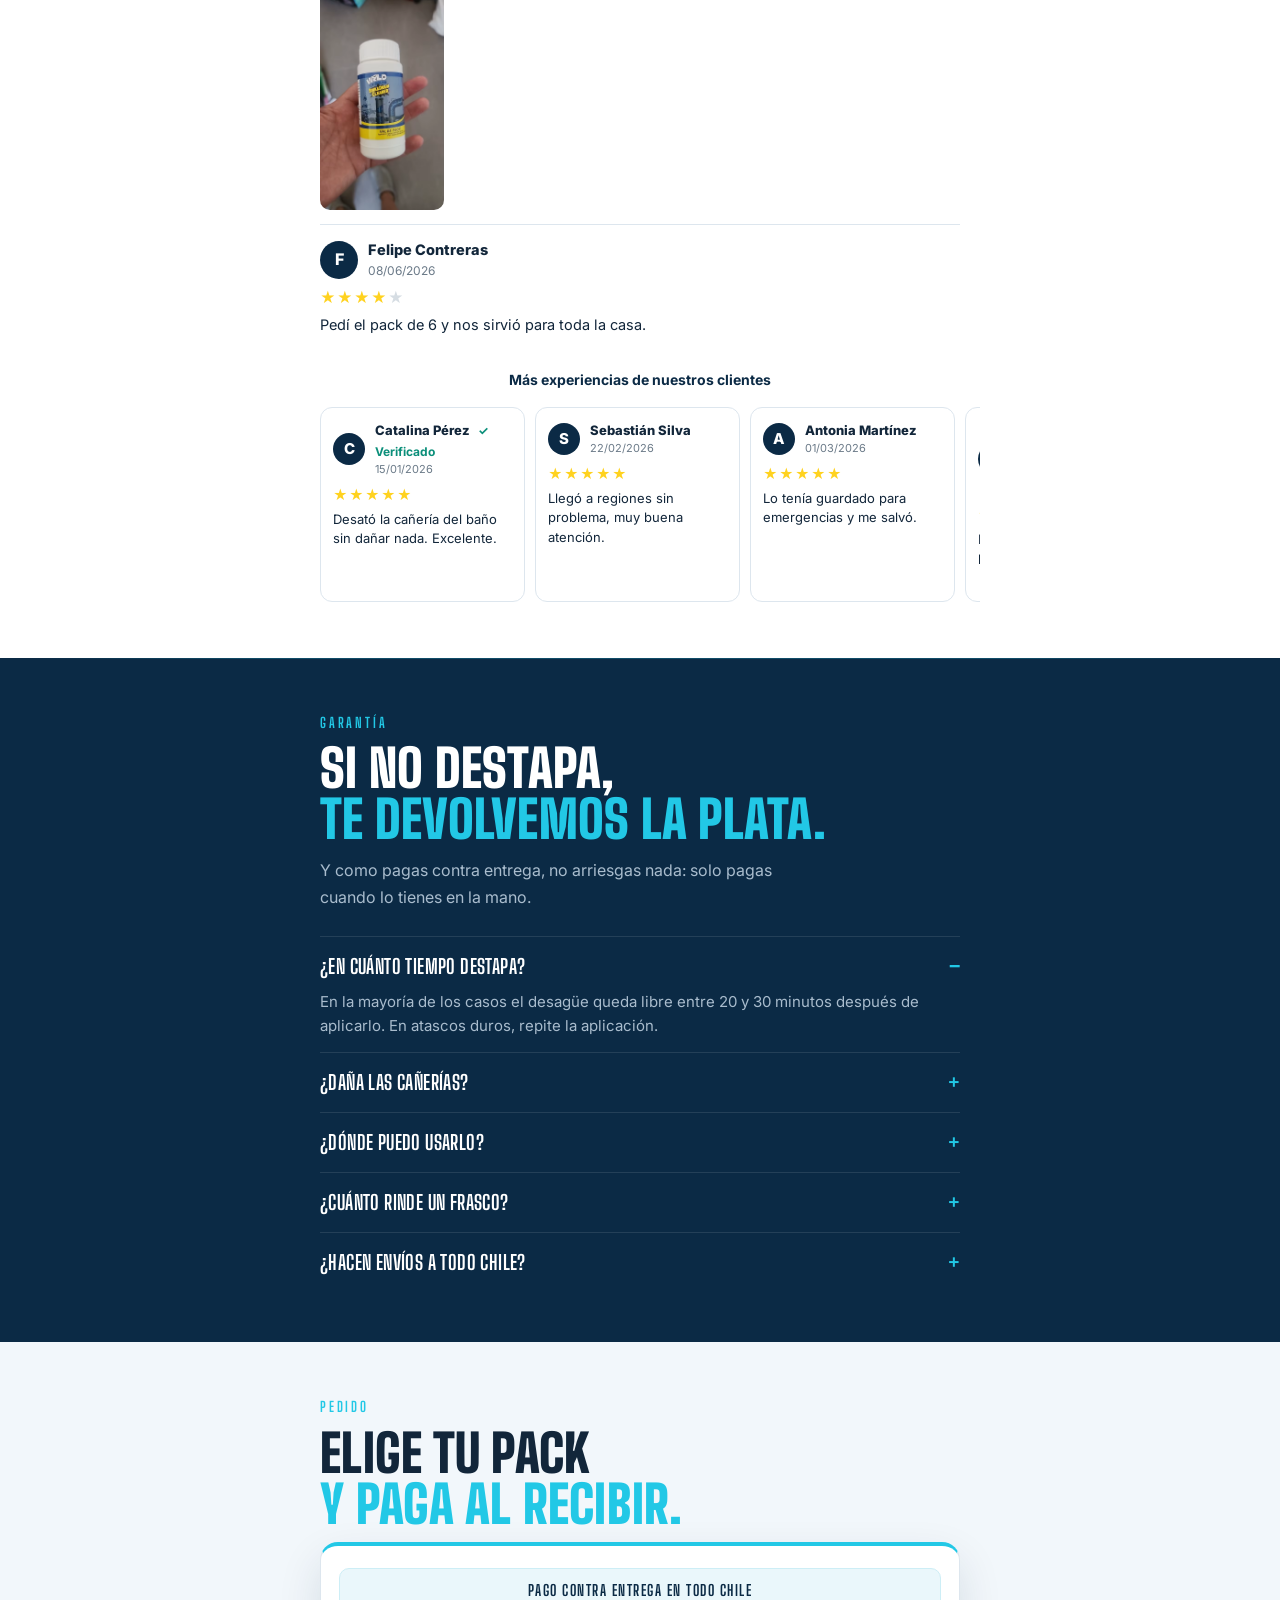
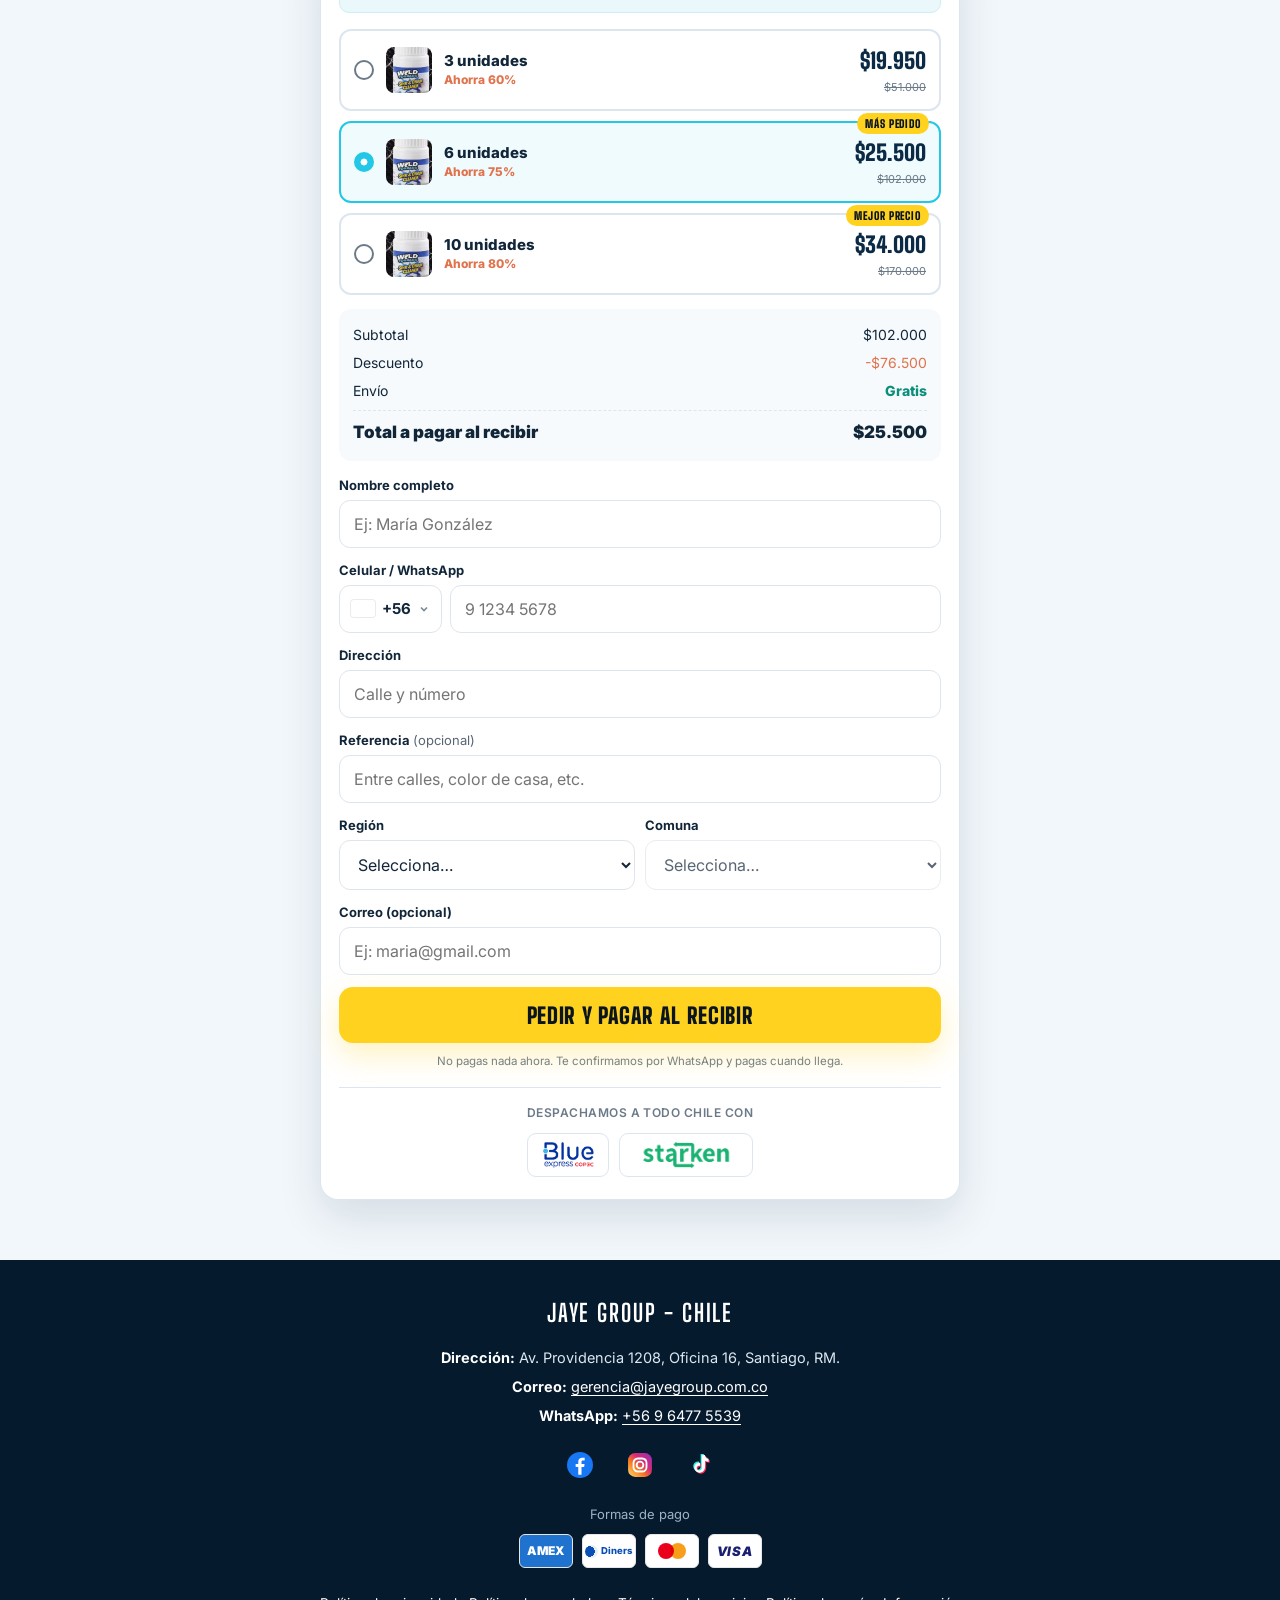
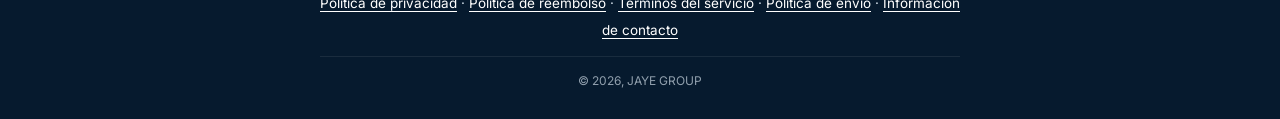
==== commit 746bd786: "Landing DRAINPRO rediseñada: hero con video a sangre, compra corta, pasos, antes/despues; ruleta apa" ====
--- a/index.html
+++ b/index.html
@@ -3,15 +3,15 @@
 <head>
 <meta charset="UTF-8">
 <meta name="viewport" content="width=device-width, initial-scale=1, viewport-fit=cover">
-<title>DRAINPRO · Polvo Limpiador de Tuberías | Destapa en 15 minutos | Pago contra entrega</title>
-<meta name="description" content="DRAINPRO: el limpiador de desagües más potente. Destapa lavaplatos, inodoros, duchas y tuberías en minutos. No daña PVC, metal ni cerámica. Envío gratis y pago contra entrega en todo Chile.">
-<meta property="og:title" content="DRAINPRO · Destapa tus tuberías al instante">
-<meta property="og:description" content="Acción rápida y efectiva para cocina y baño. Envío gratis · Pago contra entrega en Chile.">
+<title>DRAINPRO · Polvo destapador de cañerías | Destapa en 20 minutos | Pago contra entrega</title>
+<meta name="description" content="DRAINPRO: polvo de oxígeno activo que destapa lavaplatos, duchas, inodoros y cañerías en 20 minutos. No daña PVC, metal ni cobre. Envío gratis y pago contra entrega en todo Chile.">
+<meta property="og:title" content="DRAINPRO · Destapa tus cañerías en 20 minutos">
+<meta property="og:description" content="Sin gásfiter, sin soda cáustica. Envío gratis · Pago contra entrega en Chile.">
 <meta property="og:type" content="product">
 <link rel="preconnect" href="https://fonts.googleapis.com">
 <link rel="preconnect" href="https://fonts.gstatic.com" crossorigin>
-<link href="https://fonts.googleapis.com/css2?family=Archivo:wght@400;500;600;700;800;900&family=Proza+Libre:wght@400;500;600;700;800&display=swap" rel="stylesheet">
-<link rel="stylesheet" href="style.css">
+<link href="https://fonts.googleapis.com/css2?family=Big+Shoulders+Display:wght@700;900&family=Inter:wght@400;600;800&display=swap" rel="stylesheet">
+<link rel="stylesheet" href="style.css?v=20">
 <!-- Meta Pixel -->
 <script>
 !function(f,b,e,v,n,t,s){if(f.fbq)return;n=f.fbq=function(){n.callMethod?n.callMethod.apply(n,arguments):n.queue.push(arguments)};if(!f._fbq)f._fbq=n;n.push=n;n.loaded=!0;n.version='2.0';n.queue=[];t=b.createElement(e);t.async=!0;t.src=v;s=b.getElementsByTagName(e)[0];s.parentNode.insertBefore(t,s)}(window,document,'script','https://connect.facebook.net/en_US/fbevents.js');
@@ -30,211 +30,169 @@
 </script>
 <!-- TikTok Pixel Code End -->
 </head>
-<body>
-
-<!-- MARQUEE 1 -->
-<div class="marquee" aria-label="Beneficios">
-  <div class="marquee__track">
-    <span>Destapa en 15 minutos</span><span>Envío Gratis</span><span>Pago Contra Entrega</span><span>Resultados Garantizados</span><span>No daña tus tuberías</span>
-    <span aria-hidden="true">Destapa en 15 minutos</span><span aria-hidden="true">Envío Gratis</span><span aria-hidden="true">Pago Contra Entrega</span><span aria-hidden="true">Resultados Garantizados</span><span aria-hidden="true">No daña tus tuberías</span>
+<body class="dp">
+
+<!-- BARRA SUPERIOR -->
+<div class="dp-barra" aria-label="Beneficios">
+  <div class="dp-barra__track">
+    <span>Envío gratis a todo Chile</span><span>Pagas al recibir</span><span>Despacho en 2 a 4 días</span><span>Destapa en 20 minutos</span>
+    <span aria-hidden="true">Envío gratis a todo Chile</span><span aria-hidden="true">Pagas al recibir</span><span aria-hidden="true">Despacho en 2 a 4 días</span><span aria-hidden="true">Destapa en 20 minutos</span>
   </div>
 </div>
 
-<!-- HEADER -->
-<header class="header">
-  <div class="wrap">
-    <button class="ham" id="hamBtn" aria-label="Menú">☰</button>
-    <div class="logo"><img src="img/WhatsApp_Image_2026-03-26_at_11.36.34_PM_fa94a861-7009-_003.webp" alt="Jaye Group"></div>
-    <div class="icons">
-      <span class="ico" data-scroll="#pedido" role="button" aria-label="Buscar">
-        <svg viewBox="0 0 24 24" fill="none" stroke="#fff" stroke-width="2" stroke-linecap="round"><circle cx="10.5" cy="10.5" r="6.5"/><line x1="15.6" y1="15.6" x2="21" y2="21"/></svg>
-      </span>
-      <span class="cart ico" data-scroll="#pedido" role="button" aria-label="Ver pedido">
-        <svg viewBox="0 0 24 24" fill="none" stroke="#fff" stroke-width="2" stroke-linejoin="round" stroke-linecap="round"><path d="M6 8h12l-1 12H7L6 8z"/><path d="M9 8V6.5a3 3 0 0 1 6 0V8"/></svg>
-        <span class="b" id="cartCount">0</span>
-      </span>
-    </div>
-  </div>
-  <nav class="menu" id="menu" hidden>
-    <a data-scroll="#pedido"><svg class="mi" viewBox="0 0 24 24" fill="none" stroke="currentColor" stroke-width="1.7" stroke-linecap="round" stroke-linejoin="round"><circle cx="9" cy="20" r="1.3"/><circle cx="17.5" cy="20" r="1.3"/><path d="M2.5 3.5h2.3l1.9 11.5h10.8l1.6-8H6"/></svg>Comprar ahora</a>
-    <a data-scroll="#resenas"><svg class="mi" viewBox="0 0 24 24" fill="none" stroke="currentColor" stroke-width="1.7" stroke-linejoin="round"><path d="M12 3.5l2.6 5.2 5.8.9-4.2 4 1 5.7-5.2-2.7-5.2 2.7 1-5.7-4.2-4 5.8-.9z"/></svg>Reseñas</a>
-    <a data-scroll="#faq"><svg class="mi" viewBox="0 0 24 24" fill="none" stroke="currentColor" stroke-width="1.7" stroke-linecap="round" stroke-linejoin="round"><circle cx="12" cy="12" r="9"/><path d="M9.3 9.2a2.8 2.8 0 0 1 5.4 1c0 1.9-2.7 2.1-2.7 4"/><circle cx="12" cy="17" r="0.7" fill="currentColor" stroke="none"/></svg>Preguntas frecuentes</a>
-    <a href="https://wa.me/56964775539" target="_blank" rel="noopener"><svg class="mi" viewBox="0 0 24 24" fill="none" stroke="currentColor" stroke-width="1.7" stroke-linecap="round" stroke-linejoin="round"><path d="M4 5h16v11H8l-4 3.5z"/></svg>Contacto (WhatsApp)</a>
-  </nav>
+<!-- HEADER (sin menú: nada que saque de la página) -->
+<header class="header dp-head">
+  <div class="wrap">
+    <div class="dp-logo" aria-label="Jaye Group"><span class="dp-logo-j">JAYE</span><i></i><span class="dp-logo-g">GROUP</span></div>
+    <button class="dp-head-cta" data-scroll="#pedido">Pedir</button>
+  </div>
 </header>
 
-<!-- FOTO PRINCIPAL DEL HERO -->
-<section class="banner banner--full">
-  <img src="img/antes-y-despu-s-real_006.webp" alt="DRAINPRO — antes: tubería obstruida, después: tubería limpia" fetchpriority="high">
-</section>
-
-<!-- HERO -->
-<section class="hero">
-  <div class="wrap">
-    <div class="badges">
-      <span>💧 Limpia desagües</span>
-      <span>🛡️ No daña tuberías</span>
-      <span>🚚 Envío Gratis</span>
-    </div>
-    <h1>Polvo Limpiador DRAINPRO</h1>
-    <p class="sub">¡Destapa tus tuberías al instante!</p>
-    <div class="valueprops">
-      <div class="vp"><h3>Destapa en 15 minutos</h3><p>El limpiador de tuberías más potente. Acción rápida y efectiva en cocina y baño.</p></div>
-      <div class="vp"><h3>Versatilidad total</h3><p>Un solo producto para lavaplatos, inodoros, duchas y desagües.</p></div>
-    </div>
-    <p class="priceline"><span class="lbl">Precio unidad</span> 🏷️ <span class="now">$17.000 CLP</span></p>
-
-    <!-- Banners apilados (las 3 imágenes que diste) -->
-    <div class="imgcard">
-      <img src="img/tarjeta1.png" alt="Adiós a los atascos y malos olores — 3X1 $19.950" fetchpriority="high">
-    </div>
-    <div class="imgcard">
-      <img src="img/tarjeta2.png" alt="DRAINPRO — Limpiador profesional de desagües" loading="lazy">
-    </div>
-    <div class="imgcard">
-      <img src="img/tarjeta3.jpeg" alt="Mira la diferencia en 15 minutos — antes y después" loading="lazy">
-    </div>
-
-    <button class="btn btn--cta btn--block btn--slim" data-scroll="#pedido">Comprar ahora</button>
-
-    <div class="subben">
-      <div>💧 Limpia desagües</div>
-      <div>🔧 Versatilidad total</div>
-      <div>🛡️ Seguro y efectivo</div>
-    </div>
-  </div>
-</section>
-
-<!-- OFERTA -->
-<section>
-  <div class="wrap">
-    <div class="promobox">
-      <div class="promo-hero"><img src="img/promo-combos.png" alt="Elige tu combo y ahorra más — DRAINPRO" loading="lazy"></div>
-
-      <div class="packlist">
-        <div class="packrow" data-scroll="#pedido" data-qty="3">
-          <p class="pr-units">3 Unidades</p>
-          <span class="pr-save pr-save--o">Ahorra 60%</span>
-          <p class="pr-price"><s>$51.000</s> <b>$19.950</b></p>
-        </div>
-        <div class="packrow" data-scroll="#pedido" data-qty="6">
-          <p class="pr-units">6 Unidades</p>
-          <span class="pr-save pr-save--g">Ahorra 75%</span>
-          <p class="pr-price"><s>$102.000</s> <b>$25.500</b></p>
-        </div>
-        <div class="packrow" data-scroll="#pedido" data-qty="10">
-          <p class="pr-units">10 Unidades</p>
-          <span class="pr-save pr-save--y">Ahorra 80%</span>
-          <p class="pr-price"><s>$170.000</s> <b>$34.000</b></p>
-        </div>
-      </div>
-
-      <a class="btn btn--azul btn--block ordena" data-scroll="#pedido">🛒 ¡ORDENA AHORA!</a>
-
-      <div class="cdstrip">
-        <p style="font-weight:800;margin-bottom:8px">Oferta por tiempo limitado</p>
-        <div class="countdown" id="countdown">
-          <div class="box"><b id="cd-d">00</b><span>Días</span></div>
-          <div class="box"><b id="cd-h">00</b><span>Hrs</span></div>
-          <div class="box"><b id="cd-m">00</b><span>Min</span></div>
-          <div class="box"><b id="cd-s">00</b><span>Seg</span></div>
-        </div>
-      </div>
-    </div>
-  </div>
-</section>
-
-<!-- CÓMO ACTÚA -->
-<section>
-  <div class="wrap">
-    <h2 class="center">¿Cómo funciona DRAINPRO?</h2>
-    <p class="lead">Su fórmula profesional reacciona con el agua y genera una acción efervescente que disuelve grasa, residuos y obstrucciones, devolviéndole el flujo a tus tuberías en minutos.</p>
-    <div class="steps">
-      <div class="step"><div class="n">1</div><div><h3>Aplica</h3><p>Vierte el polvo directo en el desagüe tapado (lavaplatos, inodoro, ducha o cañería).</p></div></div>
-      <div class="step"><div class="n">2</div><div><h3>Reacciona</h3><p>Agrega agua caliente: la fórmula burbujea y disuelve la grasa y los residuos acumulados.</p></div></div>
-      <div class="step"><div class="n">3</div><div><h3>Destapa</h3><p>En unos minutos el agua vuelve a fluir libremente. Sin herramientas ni plomero.</p></div></div>
-    </div>
-  </div>
-</section>
-
-<!-- GALERÍA DE BANNERS (carrusel, después de los pasos) -->
-<section>
-  <div class="wrap">
-    <div class="carousel">
-      <div class="imgcard"><img src="img/carrusel1.jpeg" alt="El aliado de tu hogar — modo de uso en 3 pasos" loading="lazy"></div>
-      <div class="imgcard"><img src="img/carrusel2.jpeg" alt="Elimina el bloqueo en segundos" loading="lazy"></div>
-      <div class="imgcard"><img src="img/carrusel3.png" alt="Seguro para tuberías — no daña PVC ni metal" loading="lazy"></div>
-      <div class="imgcard"><img src="img/carrusel4.png" alt="DRAINPRO — destapa sin esfuerzo" loading="lazy"></div>
-    </div>
-    <p class="swipe-hint">← desliza para ver más →</p>
-  </div>
-</section>
-
-<!-- TENER DRAINPRO EN CASA ES SINÓNIMO DE -->
-<section>
-  <div class="wrap">
-    <h2 class="center">Tener DRAINPRO en casa es sinónimo de…</h2>
-    <div class="cardlist">
-      <div class="cardli">Desagües que tragan el agua al instante, sin charcos ni esperas.</div>
-      <div class="cardli">Una cocina y un baño libres de malos olores, frescos todo el día.</div>
-      <div class="cardli">Disolver grasa, cabello, papel y restos de comida sin esfuerzo.</div>
-      <div class="cardli">Olvidarte del plomero y proteger tus tuberías — fórmula no corrosiva, segura para PVC, metal y cobre.</div>
-    </div>
-    <p class="synrec">Modo de uso: vierte el polvo en el desagüe, agrega una taza de agua caliente y deja actuar unos minutos. Sin herramientas ni plomero.</p>
-    <button class="btn btn--cta btn--block" data-scroll="#pedido">Quiero destapar mis cañerías hoy</button>
-  </div>
-</section>
-
-<!-- FÓRMULA MILENARIA -->
-<section>
-  <div class="wrap">
-    <h2 class="center">Fórmula profesional con tecnología de oxígeno activo</h2>
-    <p class="bodytext">DRAINPRO actúa por efervescencia de oxígeno activo: al contacto con el agua libera presión y calor controlados que desprenden la grasa, el cabello y los residuos atrapados en tus tuberías.</p>
-    <ul class="bullets">
-      <li>⚡ Acción efervescente potente</li>
-      <li>🛡️ Seguro para PVC, metal y cobre</li>
-      <li>🌿 No corrosivo, sin químicos peligrosos</li>
-      <li>🏅 El destapador más potente de Chile</li>
-    </ul>
-    <p class="bodytext">Diseñado para destapar sin esfuerzo: sin herramientas, sin plomero y sin dañar tus cañerías. Resultados visibles desde la primera aplicación.</p>
-  </div>
-</section>
-
-<!-- ESTADÍSTICAS -->
-<section>
-  <div class="wrap">
-    <h2 class="center">Resultados que hablan por sí solos</h2>
-    <div class="stats">
-      <div class="stat"><span class="ic">🚿</span><b>96%</b><p>destapó su desagüe en la primera aplicación.</p></div>
-      <div class="stat"><span class="ic">👃</span><b>93%</b><p>notó que desaparecieron los malos olores de las cañerías.</p></div>
-      <div class="stat"><span class="ic">💧</span><b>90%</b><p>evitó llamar al plomero y se ahorró el gasto.</p></div>
-      <div class="stat"><span class="ic">⭐</span><b>98%</b><p>lo recomienda y lo tiene siempre en casa para emergencias.</p></div>
+<!-- HERO: video a sangre, letras arriba en cascada -->
+<section class="dp-hero" id="inicio">
+  <video class="dp-video" autoplay muted loop playsinline preload="none" poster="img/dp-hero-poster.webp?v=1"
+    aria-label="El polvo cae al desagüe, burbujea y el agua se va limpia">
+    <source src="img/dp-hero.mp4?v=1" type="video/mp4">
+  </video>
+  <div class="dp-vineta" aria-hidden="true"></div>
+  <div class="dp-burbujas" aria-hidden="true"></div>
+  <div class="dp-sobre">
+    <span class="dp-rot dp-casc" style="--d:.1s">Oxígeno activo · sin gásfiter · sin soda cáustica</span>
+    <h1 class="dp-h1">
+      <span class="dp-ln"><span class="dp-pal" style="--d:.25s">El</span> <span class="dp-pal" style="--d:.34s">desagüe</span> <span class="dp-pal" style="--d:.43s">tapado,</span></span>
+      <span class="dp-ln"><em><span class="dp-pal" style="--d:.55s">destapado</span> <span class="dp-pal" style="--d:.64s">en</span> <span class="dp-pal" style="--d:.73s">20</span> <span class="dp-pal" style="--d:.82s">minutos.</span></em></span>
+    </h1>
+    <p class="dp-frase dp-casc" style="--d:1s">Lo echas, agregas agua caliente y el agua vuelve a bajar. Lavaplatos, ducha, lavamanos e inodoro.</p>
+    <div class="dp-hero-cta dp-casc" style="--d:1.15s">
+      <button class="dp-btn" data-scroll="#pedido" data-qty="6">Quiero destaparlo <span>6 unidades · $25.500</span></button>
+      <span class="dp-hero-nota">Envío gratis · pagas al recibir</span>
+    </div>
+  </div>
+  <a class="dp-baja" href="#dp-cifras" aria-label="Bajar"><span></span></a>
+</section>
+
+<!-- CIFRAS -->
+<section class="dp-sec dp-agua dp-cifras" id="dp-cifras">
+  <div class="dp-med">
+    <div><b data-hasta="20">20</b><span>minutos y baja el agua</span></div>
+    <div><b data-hasta="0" data-antes="$" data-rodillo="1">$0</b><span>de gásfiter</span></div>
+    <div><b data-hasta="4">4</b><span>desagües: cocina, ducha, lavamanos e inodoro</span></div>
+  </div>
+</section>
+
+<!-- BLOQUE DE COMPRA CORTO: frasco, nombre, escalera, botón -->
+<section class="dp-sec dp-compra">
+  <div class="wrap dp-compra-grid">
+    <div class="dp-frasco-caja">
+      <img src="img/dp-frasco.webp?v=1" alt="Frasco de DRAINPRO, polvo destapador de cañerías Wild Tornado" width="600" height="1156" fetchpriority="high">
+      <span class="dp-sello">Pack de 3, 6 o 10</span>
+    </div>
+    <div class="dp-compra-txt">
+      <span class="dp-rot">Polvo destapador</span>
+      <h2 class="dp-h2">DRAINPRO</h2>
+      <p class="dp-sub">Un frasco por cada desagüe de la casa. El pack de 6 es el que más piden: uno para la cocina, uno para cada baño y dos guardados para la próxima.</p>
+      <div class="dp-escalera">
+        <button type="button" class="dp-esc" data-scroll="#pedido" data-qty="3"><b>3 unidades</b><span>$19.950</span></button>
+        <button type="button" class="dp-esc dp-esc--top" data-scroll="#pedido" data-qty="6"><i>Más pedido</i><b>6 unidades</b><span>$25.500</span></button>
+        <button type="button" class="dp-esc" data-scroll="#pedido" data-qty="10"><b>10 unidades</b><span>$34.000</span></button>
+      </div>
+      <button class="dp-btn dp-btn--ancho" data-scroll="#pedido" data-qty="6">Pedir 6 por $25.500</button>
+      <div class="dp-cuenta">
+        <span>La oferta termina en</span>
+        <div class="dp-cd"><b id="cd-d">00</b><i>d</i><b id="cd-h">00</b><i>h</i><b id="cd-m">00</b><i>m</i><b id="cd-s">00</b><i>s</i></div>
+      </div>
+    </div>
+  </div>
+</section>
+
+<!-- CÓMO SE USA: la línea que se llena de burbujas -->
+<section class="dp-sec dp-agua dp-pasos-sec">
+  <div class="wrap">
+    <span class="dp-rot">Cómo se usa</span>
+    <h2 class="dp-h2">Tres pasos, <em>sin herramientas.</em></h2>
+    <div class="dp-linea">
+      <span class="dp-riel" aria-hidden="true"><i></i></span>
+      <ol class="dp-pasos">
+        <li class="dp-paso"><span class="dp-nodo" aria-hidden="true">1</span><h3>Echas el polvo</h3><p>De 50 a 100 g directo en el desagüe seco: lavaplatos, ducha, lavamanos o inodoro.</p></li>
+        <li class="dp-paso"><span class="dp-nodo" aria-hidden="true">2</span><h3>Agregas agua caliente</h3><p>Una taza, a unos 60 °C (no hirviendo). El oxígeno activo empieza a burbujear y a desprender la grasa, el pelo y los restos.</p></li>
+        <li class="dp-paso"><span class="dp-nodo" aria-hidden="true">3</span><h3>Esperas 20 minutos y enjuagas</h3><p>El agua vuelve a bajar y se lleva todo lo que estaba tapando. En atascos duros, repites la aplicación.</p></li>
+      </ol>
+    </div>
+  </div>
+</section>
+
+<!-- ANTES / DESPUÉS REAL -->
+<section class="dp-sec dp-ba">
+  <div class="wrap">
+    <span class="dp-rot">El cambio</span>
+    <h2 class="dp-h2">La misma cañería, <em>20 minutos después.</em></h2>
+    <p class="dp-sub">Así queda por dentro un tubo con grasa acumulada después de una sola aplicación.</p>
+    <div class="dp-foto dp-rev">
+      <img src="img/dp-real.webp?v=1" alt="Antes y después real: tubería obstruida con grasa y la misma tubería limpia tras usar DRAINPRO" width="832" height="1248" loading="lazy">
+      <span class="dp-scan" aria-hidden="true"></span>
+      <span class="dp-mira" aria-hidden="true"></span>
+    </div>
+  </div>
+</section>
+<div class="dp-cta-franja"><button class="dp-btn dp-btn--ancho" data-scroll="#pedido" data-qty="6">Quiero ese cambio</button></div>
+
+<!-- DÓNDE LO USAS: tarjetas con linterna -->
+<section class="dp-sec dp-agua dp-usos">
+  <div class="wrap">
+    <span class="dp-rot">Dónde lo usas</span>
+    <h2 class="dp-h2">Un solo polvo <em>para toda la casa.</em></h2>
+    <p class="dp-pista">Pasa el dedo por las tarjetas</p>
+    <div class="dp-grid">
+      <button type="button" class="dp-tar dp-rev" style="--i:0"><span class="dp-tar-ico"><svg viewBox="0 0 24 24"><rect x="3" y="4" width="18" height="12" rx="2"/><path d="M12 16v4M8 20h8M7 8h4"/></svg></span><b>Lavaplatos</b><span>Grasa y restos de comida endurecidos</span></button>
+      <button type="button" class="dp-tar dp-rev" style="--i:1"><span class="dp-tar-ico"><svg viewBox="0 0 24 24"><path d="M4 20V8a4 4 0 0 1 8 0v1"/><path d="M14 9h6M17 9v3M13 15l1 3M17 15v3M21 15l-1 3"/></svg></span><b>Ducha</b><span>Pelo y jabón: el agua se convierte en piscina</span></button>
+      <button type="button" class="dp-tar dp-rev" style="--i:2"><span class="dp-tar-ico"><svg viewBox="0 0 24 24"><path d="M6 4h12v6H6z"/><path d="M4 10h16v3a6 6 0 0 1-6 6h-4a6 6 0 0 1-6-6z"/><path d="M9 19v2M15 19v2"/></svg></span><b>Inodoro</b><span>Papel y atascos sin desarmar nada</span></button>
+      <button type="button" class="dp-tar dp-rev" style="--i:3"><span class="dp-tar-ico"><svg viewBox="0 0 24 24"><path d="M4 12h16l-2 6H6z"/><path d="M12 4v5M9 9h6"/></svg></span><b>Lavamanos</b><span>Mal olor que vuelve aunque limpies</span></button>
+    </div>
+  </div>
+</section>
+
+<!-- LA FÓRMULA + fotos -->
+<section class="dp-sec dp-formula">
+  <div class="wrap">
+    <span class="dp-rot">Qué es</span>
+    <h2 class="dp-h2">No es soda cáustica: <em>es oxígeno activo.</em></h2>
+    <p class="dp-sub">Al contacto con el agua caliente libera presión y calor controlados que desprenden la grasa, el pelo y los residuos atrapados. No es corrosivo, así que no daña PVC, metal ni cobre, y no deja el olor a químico de los destapadores líquidos.</p>
+    <div class="dp-fichas">
+      <figure class="dp-fi dp-rev">
+        <div class="dp-fi-foto"><img src="img/dp-antesdespues1.webp?v=1" alt="Antes y después: lavaplatos sucio y con desagüe lento, y el mismo lavaplatos limpio con el agua bajando" width="900" height="900" loading="lazy"><span class="dp-telon dp-t1"></span><span class="dp-telon dp-t2"></span></div>
+        <figcaption><span class="dp-rot">Cocina</span><b>De lento y con olor, a bajar de una</b><p>La grasa se endurece dentro del tubo y un día no baja nada. El oxígeno activo la desprende sin meter alambres ni desarmar el sifón.</p></figcaption>
+      </figure>
+      <figure class="dp-fi dp-rev">
+        <div class="dp-fi-foto"><img src="img/dp-antesdespues2.webp?v=1" alt="Antes y después: desagüe de ducha atascado con pelo y el mismo desagüe limpio" width="900" height="900" loading="lazy"><span class="dp-telon dp-t1"></span><span class="dp-telon dp-t2"></span></div>
+        <figcaption><span class="dp-rot">Baño</span><b>El pelo y el jabón se van solos</b><p>Lo que se enreda en la rejilla de la ducha y no sale ni con la mano, se disuelve y se va con el enjuague.</p></figcaption>
+      </figure>
     </div>
   </div>
 </section>
 
 <!-- COMPARATIVA -->
-<section class="compare">
-  <div class="wrap">
-    <h2 class="center">¿Qué nos hace diferentes?</h2>
-    <p class="lead">No te conformes con destapadores líquidos que dañan tus tuberías. DRAINPRO destapa con la fuerza del oxígeno activo.</p>
-    <table>
-      <thead><tr><th class="feat">Característica</th><th class="us">DRAINPRO</th><th class="otros">Otros destapadores</th></tr></thead>
+<section class="dp-sec dp-agua dp-cmp">
+  <div class="wrap">
+    <span class="dp-rot">Qué lo hace distinto</span>
+    <h2 class="dp-h2">Contra los <em>destapadores líquidos.</em></h2>
+    <table class="dp-tabla">
+      <thead><tr><th></th><th class="us">DRAINPRO</th><th>Líquidos</th></tr></thead>
       <tbody>
-        <tr><td>Disuelve grasa, cabello, papel y restos de comida.</td><td class="us">✅</td><td class="otros">❌</td></tr>
-        <tr><td>No corrosivo: seguro para PVC, metal, cobre y fierro.</td><td class="us">✅</td><td class="otros">❌</td></tr>
-        <tr><td>Elimina los malos olores de raíz, no solo los tapa.</td><td class="us">✅</td><td class="otros">❌</td></tr>
+        <tr><td>Disuelve grasa, pelo, papel y restos de comida</td><td class="us">Sí</td><td>A medias</td></tr>
+        <tr><td>Seguro para PVC, metal, cobre y fierro</td><td class="us">Sí</td><td>No: son corrosivos</td></tr>
+        <tr><td>Quita el mal olor de raíz</td><td class="us">Sí</td><td>Lo tapa un rato</td></tr>
+        <tr><td>Un frasco por desagüe, guardado para la próxima</td><td class="us">Sí</td><td>Se acaba en un uso</td></tr>
       </tbody>
     </table>
   </div>
 </section>
 
-<!-- RESEÑAS (estilo Judge.me) -->
-<section class="reviews" id="resenas">
-  <div class="wrap">
-    <h2 class="rev-title center">Experiencias Reales <span class="stars">★★★★★</span></h2>
+<!-- RESEÑAS (los ids los usa app.js) -->
+<section class="dp-sec reviews" id="resenas">
+  <div class="wrap">
+    <span class="dp-rot">Opiniones</span>
+    <h2 class="rev-title dp-h2">Lo que cuentan <em>después de usarlo.</em></h2>
     <div class="rev-score"><span class="big">4.9</span><span class="cnt"><span id="revCount">110</span> reseñas</span></div>
-
     <div class="rev-bars">
       <div class="bar"><span class="lvl">5 ★</span><div class="track"><i style="width:89%"></i></div><b>98</b></div>
       <div class="bar"><span class="lvl">4 ★</span><div class="track"><i style="width:8%"></i></div><b>9</b></div>
@@ -242,15 +200,12 @@
       <div class="bar"><span class="lvl">2 ★</span><div class="track"><i style="width:0"></i></div><b>0</b></div>
       <div class="bar"><span class="lvl">1 ★</span><div class="track"><i style="width:0"></i></div><b>0</b></div>
     </div>
-
     <div class="rev-photos">
-      <img src="img/resena1.avif" alt="Reseña de cliente — producto recibido" loading="lazy">
-      <img src="img/resena2.avif" alt="Reseña de cliente — producto recibido" loading="lazy">
-      <img src="img/resena4.avif" alt="Reseña de cliente — producto recibido" loading="lazy">
-    </div>
-
+      <img src="img/resena1.avif" alt="Foto de cliente con el producto recibido" loading="lazy">
+      <img src="img/resena2.avif" alt="Foto de cliente con el producto recibido" loading="lazy">
+      <img src="img/resena4.avif" alt="Foto de cliente con el producto recibido" loading="lazy">
+    </div>
     <button class="btn-write" id="btnWrite">Escribir una reseña</button>
-
     <div class="rev-list" id="revList"></div>
     <p class="rev-auto-label">Más experiencias de nuestros clientes</p>
     <div class="rev-auto"><div class="rev-auto__track" id="revAuto"></div></div>
@@ -273,116 +228,59 @@
   </div>
 </div>
 
-<!-- ANTES / DESPUÉS -->
-<section>
-  <div class="wrap">
-    <h2 class="center">El cambio radical en tus cañerías</h2>
-    <p class="lead">Pasa de un desagüe tapado, lento y con mal olor a un flujo libre y limpio en minutos. Sin destapar tuberías ni llamar al plomero.</p>
-    <div class="ba-card">
-      <img src="img/antesdespues1.png" alt="Antes y después: lavaplatos sucio y lento vs. limpio y con flujo libre" loading="lazy">
-      <p>De un lavaplatos con suciedad, malos olores y desagüe lento… a uno limpio, sin olores y con flujo libre.</p>
-    </div>
-    <div class="ba-card">
-      <img src="img/antesdespues2.png" alt="Antes y después: desagüe atascado vs. destapado y reluciente" loading="lazy">
-      <p>De un desagüe atascado y sucio… a uno totalmente destapado y reluciente.</p>
-    </div>
-  </div>
-</section>
-
-<!-- MARQUEE 2 -->
-<div class="marquee marquee--teal">
-  <div class="marquee__track">
-    <span>✅ Envío gratis a Chile</span><span>🔒 Compra 100% segura</span><span>📦 Stock limitado</span><span>⭐ +500 clientes satisfechos</span><span>💯 Resultados garantizados</span><span>🛡️ Seguro para tus tuberías</span>
-    <span aria-hidden="true">✅ Envío gratis a Chile</span><span aria-hidden="true">🔒 Compra 100% segura</span><span aria-hidden="true">📦 Stock limitado</span><span aria-hidden="true">⭐ +500 clientes satisfechos</span><span aria-hidden="true">💯 Resultados garantizados</span><span aria-hidden="true">🛡️ Seguro para tus tuberías</span>
-  </div>
-</div>
-
-<!-- DOSIS -->
-<section>
-  <div class="wrap">
-    <h2 class="center">Modo de uso recomendado</h2>
-    <hr class="divider">
-    <p class="lead">Vierte de 50 a 100 g de polvo directo en el desagüe seco. Agrega una taza de agua caliente (a unos 60 °C, no hirviendo) y deja actuar de 20 a 30 minutos sin correr agua. Luego enjuaga normalmente: la fórmula arrastra todos los residuos disueltos. Sin herramientas y sin plomero.</p>
-  </div>
-</section>
-
-<!-- GARANTÍA -->
-<section class="garantia">
-  <div class="wrap">
-    <h2 class="center">🛡️ Garantía de satisfacción</h2>
-    <p class="lead">Si DRAINPRO no destapa tu desagüe, te devolvemos tu dinero. Y como pagas contra entrega, compras con total confianza: solo pagas cuando lo recibes en tu casa.</p>
-  </div>
-</section>
-
-<!-- TU SEGURO DE VIDA -->
-<section>
-  <div class="wrap">
-    <h2 class="center seguro-title">DRAINPRO: el aliado de tu hogar</h2>
-    <ul class="seguro-list">
-      <li><span class="ck">✅</span> Destapa lavaplatos, lavamanos, duchas, inodoros y cañerías.</li>
-      <li><span class="ck">✅</span> Elimina los malos olores de raíz, no solo los disimula.</li>
-      <li><span class="ck">✅</span> No corrosivo: cuida tus tuberías de PVC, metal y cobre.</li>
-      <li><span class="ck">✅</span> Fácil de usar: sin herramientas, sin químicos peligrosos y sin plomero.</li>
-    </ul>
-    <button class="btn btn--cta btn--naranja btn--block" data-scroll="#pedido">compra y paga al recibir</button>
-    <div class="trust-boxes">
-      <div class="tb">🔒 Compra Segura</div>
-      <div class="tb">🚀 Envío Gratis</div>
-      <div class="tb">⭐ Garantía de Calidad</div>
-    </div>
-  </div>
-  <video class="full-video" autoplay muted loop playsinline controls preload="auto" poster="img/carrusel4.png">
-    <source src="img/drainpro-video.mp4" type="video/mp4">
-    Tu navegador no soporta el video.
-  </video>
-</section>
-
-<!-- FAQ -->
-<section class="faq" id="faq">
-  <div class="wrap">
-    <h2 class="center" style="margin-bottom:16px">¿Tienes preguntas? Estamos aquí para ti</h2>
-    <details open><summary>⏱️ ¿En cuánto tiempo destapa?</summary><div class="a">En la mayoría de los casos el desagüe queda libre entre 20 y 30 minutos después de aplicarlo. En atascos severos puedes repetir la aplicación.</div></details>
-    <details><summary>🛡️ ¿Daña las tuberías?</summary><div class="a">No. DRAINPRO es no corrosivo y 100% seguro para PVC, metal, cobre y fierro. No deforma plásticos ni daña las conexiones.</div></details>
-    <details><summary>🚿 ¿Dónde puedo usarlo?</summary><div class="a">En lavaplatos, lavamanos, duchas, inodoros y cañerías. Funciona con cualquier obstrucción orgánica: grasa, cabello, papel y restos de comida.</div></details>
-    <details><summary>🚚 ¿Hacen envíos a todo Chile?</summary><div class="a">Sí, llegamos a todo el país con envío gratis y pago contra entrega: pagas en efectivo cuando recibes tu pedido en casa.</div></details>
-  </div>
-</section>
-
-<!-- FORMULARIO COD -->
-<section class="order" id="pedido">
-  <div class="wrap">
-    <div class="htitle">Compra hoy y paga en casa</div>
-    <div class="hsub">Sin pagos por adelantado · Recíbelo y paga en efectivo</div>
+<!-- GARANTÍA + FAQ -->
+<section class="dp-sec dp-agua dp-gar">
+  <div class="wrap">
+    <div class="dp-gar-caja">
+      <span class="dp-rot">Garantía</span>
+      <h2 class="dp-h2">Si no destapa, <em>te devolvemos la plata.</em></h2>
+      <p class="dp-sub">Y como pagas contra entrega, no arriesgas nada: solo pagas cuando lo tienes en la mano.</p>
+    </div>
+    <div class="dp-faq" id="faq">
+      <details open><summary>¿En cuánto tiempo destapa?</summary><div class="a">En la mayoría de los casos el desagüe queda libre entre 20 y 30 minutos después de aplicarlo. En atascos duros, repite la aplicación.</div></details>
+      <details><summary>¿Daña las cañerías?</summary><div class="a">No. No es corrosivo: es seguro para PVC, metal, cobre y fierro. No deforma plásticos ni daña las conexiones.</div></details>
+      <details><summary>¿Dónde puedo usarlo?</summary><div class="a">En lavaplatos, lavamanos, duchas, inodoros y cañerías. Funciona con cualquier atasco orgánico: grasa, pelo, papel y restos de comida.</div></details>
+      <details><summary>¿Cuánto rinde un frasco?</summary><div class="a">Un frasco alcanza para una aplicación en un desagüe muy tapado, o dos aplicaciones de mantención. Por eso el pack de 6 es el que más piden.</div></details>
+      <details><summary>¿Hacen envíos a todo Chile?</summary><div class="a">Sí, con envío gratis y pago contra entrega: pagas en efectivo cuando recibes tu pedido en casa.</div></details>
+    </div>
+  </div>
+</section>
+
+<!-- FORMULARIO COD (todos los ids los usa app.js: no se cambian) -->
+<section class="order dp-sec" id="pedido">
+  <div class="wrap">
+    <span class="dp-rot">Pedido</span>
+    <h2 class="dp-h2">Elige tu pack <em>y paga al recibir.</em></h2>
     <div class="formcard">
-      <div class="cod-badge">🔒 Pago 100% seguro contra entrega</div>
+      <div class="cod-badge">Pago contra entrega en todo Chile</div>
       <div class="packs" id="packs">
         <label class="pack" data-qty="3" data-price="19950" data-was="51000">
           <span class="radio"></span>
-          <img class="pack-thumb" src="img/69ba288fb0151.png" alt="">
+          <img class="pack-thumb" src="img/dp-frasco.webp?v=1" alt="">
           <span class="info"><span class="t">3 unidades</span><span class="s">Ahorra 60%</span></span>
           <span class="pr"><span class="n">$19.950</span><span class="w">$51.000</span></span>
         </label>
         <label class="pack sel" data-qty="6" data-price="25500" data-was="102000">
-          <span class="tag">MÁS VENDIDO</span>
+          <span class="tag">MÁS PEDIDO</span>
           <span class="radio"></span>
-          <img class="pack-thumb" src="img/69ba288fb0151.png" alt="">
+          <img class="pack-thumb" src="img/dp-frasco.webp?v=1" alt="">
           <span class="info"><span class="t">6 unidades</span><span class="s">Ahorra 75%</span></span>
           <span class="pr"><span class="n">$25.500</span><span class="w">$102.000</span></span>
         </label>
         <label class="pack" data-qty="10" data-price="34000" data-was="170000">
           <span class="tag">MEJOR PRECIO</span>
           <span class="radio"></span>
-          <img class="pack-thumb" src="img/69ba288fb0151.png" alt="">
+          <img class="pack-thumb" src="img/dp-frasco.webp?v=1" alt="">
           <span class="info"><span class="t">10 unidades</span><span class="s">Ahorra 80%</span></span>
           <span class="pr"><span class="n">$34.000</span><span class="w">$170.000</span></span>
         </label>
       </div>
 
       <div class="summary">
-        <div class="r"><span>Subtotal</span><span id="sumSub">$45.000</span></div>
-        <div class="r"><span>Descuento</span><span id="sumDisc" style="color:var(--rojo)">-$16.010</span></div>
+        <div class="r"><span>Subtotal</span><span id="sumSub">$102.000</span></div>
+        <div class="r"><span>Descuento</span><span id="sumDisc" style="color:var(--rojo)">-$76.500</span></div>
         <div class="r"><span>Envío</span><span class="free">Gratis</span></div>
-        <div class="r tot"><span>Total a pagar al recibir</span><span id="sumTot">$28.990</span></div>
+        <div class="r tot"><span>Total a pagar al recibir</span><span id="sumTot">$25.500</span></div>
       </div>
 
       <form id="orderForm" novalidate>
@@ -423,8 +321,8 @@
           <div class="field"><label for="comuna">Comuna</label><select id="comuna" name="comuna" disabled><option value="">Selecciona…</option></select><div class="err">Selecciona tu comuna.</div></div>
         </div>
         <div class="field"><label for="correo">Correo (opcional)</label><input id="correo" name="correo" type="email" inputmode="email" autocomplete="email" placeholder="Ej: maria@gmail.com"></div>
-        <button type="submit" class="btn btn--cta btn--block" id="submitBtn">COMPRAR (Pagar al Recibir)</button>
-        <p class="formnote">🔒 No pagas nada ahora. Te contactamos por WhatsApp para coordinar la entrega.</p>
+        <button type="submit" class="btn btn--cta btn--block dp-btn dp-btn--ancho" id="submitBtn">Pedir y pagar al recibir</button>
+        <p class="formnote">No pagas nada ahora. Te confirmamos por WhatsApp y pagas cuando llega.</p>
       </form>
       <div class="carriers">
         <span class="clabel">Despachamos a todo Chile con</span>
@@ -433,25 +331,12 @@
           <span class="cb"><img src="img/logo-starken.png" alt="Starken"></span>
         </div>
       </div>
-
       <div class="ok" id="okMsg">
-        <div class="ic">✅</div>
-        <h3>¡Pedido recibido!</h3>
+        <div class="ic">✓</div>
+        <h3>Pedido recibido</h3>
         <p>Gracias <b id="okName"></b>. Te contactaremos por WhatsApp para confirmar la entrega de tu DRAINPRO.</p>
       </div>
     </div>
-  </div>
-</section>
-
-<!-- NEWSLETTER -->
-<section class="newsletter">
-  <div class="wrap">
-    <h2>Suscríbete a nuestros correos</h2>
-    <p>Conoce las nuevas colecciones y las ofertas exclusivas antes que nadie.</p>
-    <form class="inp" onsubmit="return false">
-      <input type="email" placeholder="Correo electrónico" aria-label="Correo electrónico">
-      <button type="submit" aria-label="Suscribir">→</button>
-    </form>
   </div>
 </section>
 
@@ -462,7 +347,6 @@
     <p><b>Dirección:</b> Av. Providencia 1208, Oficina 16, Santiago, RM.</p>
     <p><b>Correo:</b> <a href="mailto:gerencia@jayegroup.com.co">gerencia@jayegroup.com.co</a></p>
     <p><b>WhatsApp:</b> <a href="https://wa.me/56964775539">+56 9 6477 5539</a></p>
-
     <div class="social">
       <a href="https://www.facebook.com/share/18bZZKscMB/" target="_blank" rel="noopener" aria-label="Facebook">
         <svg viewBox="0 0 24 24"><circle cx="12" cy="12" r="12" fill="#1877F2"/><path fill="#fff" d="M13.4 21v-7.1h2.4l.4-2.8h-2.8V9.3c0-.8.2-1.4 1.4-1.4h1.5V5.4c-.3 0-1.2-.1-2.2-.1-2.2 0-3.7 1.3-3.7 3.8v2H8v2.8h2.4V21h3z"/></svg>
@@ -474,7 +358,6 @@
         <svg viewBox="0 0 24 24"><path fill="#25F4EE" d="M15.5 1.8c.3 1.9 1.3 3.3 3.4 3.5v2.7c-1.2 0-2.2-.3-3.2-.9v5.3c0 4-2.9 6.3-6.2 5.5-2.5-.6-3.9-2.7-3.7-5.1.2-2.5 2.4-4.3 5.3-3.9v2.8c-.4-.1-.8-.1-1.2 0-1.1.2-1.9 1-1.9 2.1 0 1.3 1 2.3 2.3 2.3s2.3-1 2.3-2.5V1.8h2.6z"/><path fill="#FE2C55" d="M17.5 3.8c.3 1.9 1.3 3.3 3.4 3.5v2.7c-1.2 0-2.2-.3-3.2-.9v5.3c0 4-2.9 6.3-6.2 5.5-2.5-.6-3.9-2.7-3.7-5.1.2-2.5 2.4-4.3 5.3-3.9v2.8c-.4-.1-.8-.1-1.2 0-1.1.2-1.9 1-1.9 2.1 0 1.3 1 2.3 2.3 2.3s2.3-1 2.3-2.5V3.8h2.6z"/><path fill="#fff" d="M16.5 2.8c.3 1.9 1.3 3.3 3.4 3.5v2.7c-1.2 0-2.2-.3-3.2-.9v5.3c0 4-2.9 6.3-6.2 5.5-2.5-.6-3.9-2.7-3.7-5.1.2-2.5 2.4-4.3 5.3-3.9v2.8c-.4-.1-.8-.1-1.2 0-1.1.2-1.9 1-1.9 2.1 0 1.3 1 2.3 2.3 2.3s2.3-1 2.3-2.5V2.8h2.6z"/></svg>
       </a>
     </div>
-
     <div class="paylabel">Formas de pago</div>
     <div class="paycards">
       <span class="pc pc-amex">AMEX</span>
@@ -482,7 +365,6 @@
       <span class="pc pc-mc"><i class="c1"></i><i class="c2"></i></span>
       <span class="pc pc-visa">VISA</span>
     </div>
-
     <div class="links">
       <a href="privacidad.html">Política de privacidad</a> ·
       <a href="reembolso.html">Política de reembolso</a> ·
@@ -501,11 +383,12 @@
 
 <!-- STICKY CTA -->
 <div class="stickycta" id="stickycta">
-  <button class="btn" data-scroll="#pedido">Pedir ahora — pago contra entrega</button>
+  <button class="btn dp-btn" data-scroll="#pedido">Pedir ahora · pagas al recibir</button>
 </div>
 
 <script>document.getElementById('year').textContent=new Date().getFullYear();</script>
 <script src="chile-regiones.js?v=3"></script>
-<script src="app.js?v=6"></script>
+<script src="app.js?v=9"></script>
+<script src="dp.js?v=1"></script>
 </body>
 </html>
--- a/style.css
+++ b/style.css
@@ -1,382 +1,265 @@
 /* ============================================================
-   FLYNEW SHILAJIT ULTRA — Landing (mobile-first)
-   Réplica fiel de jayegroup.com.co (tema Crave + GemPages).
-   Paleta real: blanco / teal #108474 / dorado #c9a84c-#d4af37 /
-   naranja CTA #ff6b00 / rojo urgencia #ff0000 / negro.
+   DRAINPRO · landing rediseñada el 26-09 ("el destape").
+   Agua: azul profundo + cian, y el amarillo de la etiqueta para el botón.
+   Letra Big Shoulders Display (industrial) + Inter.
+   🔴 Hero a sangre y sin radio, letras ARRIBA. Nada queda escondido si
+   dp.js no corre. Los bloques del formulario, reseñas y pie conservan sus
+   clases/ids porque app.js los usa.
    ============================================================ */
 :root{
-  --bg:#ffffff;
-  --teal:#108474;
-  --teal-d:#0c6b5d;
-  --gold:#c9a84c;
-  --gold-2:#d4af37;
-  --gold-l:#f0d080;
-  --gold-d:#b8860b;
-  --naranja:#ff6600;
-  --naranja-d:#e25a00;
-  --rojo:#ff6600;
-  --rojo-cta:linear-gradient(90deg,#ff7a1a 0%,#e85d00 100%);
-  --indigo:#0b57a4;
-  --vino:#0b57a4;
-  --azul:#0099e6;
-  --amarillo:#ffcc00;
-  --negro:#000000;
-  --texto:#1a1a1a;
-  --gris:#7b7b7b;
-  --linea:#e6e6e6;
-  --crema:#faf7ee;
-  --radio:16px;
-  --radio-btn:40px;
-  --sombra:0 10px 30px rgba(0,0,0,.10);
+  --noche:#061a2e; --agua:#0b2a45; --panel:#10334f;
+  --cian:#22c8e6; --cian2:#7ee3f5; --amar:#ffd21f; --amar2:#ffe680;
+  --crema:#f2f7fb; --tenue:#a9bccd; --texto:#12263a; --gris:#6b7a88;
+  --linea:rgba(34,200,230,.22); --lineaL:#dde6ee;
+  --rojo:#e0734d; --teal:#0b8f7a; --vino:#0b2a45; --negro:#0b1520;
+  --disp:'Big Shoulders Display','Barlow Condensed',Impact,sans-serif;
+  --ff:'Inter',system-ui,-apple-system,'Segoe UI',Roboto,Arial,sans-serif;
+  --ease:cubic-bezier(.2,.8,.2,1);
   --max:600px;
-  --ff:"Archivo", system-ui, -apple-system, "Segoe UI", Roboto, Arial, sans-serif;
-  --ff-head:"Proza Libre", "Archivo", Georgia, serif;
 }
 *{box-sizing:border-box;margin:0;padding:0}
 html{scroll-behavior:smooth;-webkit-text-size-adjust:100%}
-body{font-family:var(--ff);color:var(--texto);background:var(--bg);line-height:1.55;font-size:16px}
+body{font-family:var(--ff);color:var(--texto);background:#fff;line-height:1.55;font-size:16px;overflow-x:hidden}
 img{max-width:100%;display:block}
 a{color:inherit;text-decoration:none}
-.wrap{max-width:var(--max);margin:0 auto;padding:0 16px}
-section{padding:20px 0}
-h1,h2,h3,h4{font-family:var(--ff-head);color:var(--negro);line-height:1.2;font-weight:700;letter-spacing:-.01em}
-h2{font-size:25px;margin-bottom:8px;color:var(--indigo)}
-h3{color:var(--indigo)}
-.center{text-align:center}
-.muted{color:var(--gris)}
-.gold{color:var(--gold-d)}
-.teal{color:var(--teal)}
-.eyebrow{color:var(--teal);font-weight:800;text-transform:uppercase;letter-spacing:.08em;font-size:12.5px;margin-bottom:8px}
-
-/* ---------- Marquee superior ---------- */
-.marquee{overflow:hidden;white-space:nowrap;padding:9px 0;background:linear-gradient(90deg,#ff6600 0%,#ff8c1a 45%,#ffffff 100%)}
-.marquee--teal{background:linear-gradient(90deg,#0b57a4 0%,#0099e6 50%,#0b57a4 100%)}
-.marquee--teal .marquee__track span{color:#fff}
-.marquee--teal .marquee__track span::after{color:#fff}
-.marquee__track{display:inline-flex;align-items:center;animation:scrollx 22s linear infinite;will-change:transform}
-.marquee__track span{color:#000;font-weight:700;font-size:14px;padding:0 16px;display:inline-flex;align-items:center}
-.marquee__track span::after{content:"•";margin-left:32px;opacity:.5}
-@keyframes scrollx{from{transform:translateX(0)}to{transform:translateX(-50%)}}
-@media (prefers-reduced-motion:reduce){.marquee__track{animation:none}}
-
-/* ---------- Header ---------- */
-.header{background:#0b0b0b;position:sticky;top:0;z-index:40}
-.header .wrap{display:flex;align-items:center;justify-content:space-between;height:60px}
-.header .ham{background:none;border:none;color:#fff;font-size:23px;line-height:1;cursor:pointer;padding:4px 6px}
-.header .ico{cursor:pointer;display:inline-flex;align-items:center}
-.menu{position:absolute;top:calc(100% + 8px);left:14px;width:auto;min-width:215px;max-width:78vw;
-  background:rgba(18,12,14,.85);backdrop-filter:blur(10px) saturate(120%);-webkit-backdrop-filter:blur(10px) saturate(120%);
-  border:1px solid rgba(255,255,255,.14);border-radius:14px;overflow:hidden;display:grid;z-index:39;
-  box-shadow:0 18px 44px rgba(0,0,0,.45);animation:menuIn .16s ease}
-.menu[hidden]{display:none}
-@keyframes menuIn{from{opacity:0;transform:translateY(-8px)}to{opacity:1;transform:translateY(0)}}
-.menu a{color:#fff;padding:13px 18px;font-weight:700;font-size:14.5px;border-bottom:1px solid rgba(255,255,255,.10);cursor:pointer;display:flex;align-items:center;gap:12px;white-space:nowrap}
-.menu .mi{width:19px;height:19px;flex:0 0 19px;color:var(--gold-2)}
-.menu a:last-child{border-bottom:none}
-.menu a:active{background:rgba(255,255,255,.08)}
-.logo{display:flex;align-items:center}
-.logo img{height:44px;width:auto;display:block}
-.header .icons{color:#fff;display:flex;gap:16px;align-items:center}
-.header .icons svg{width:22px;height:22px;display:block}
-.header .cart{position:relative}
-.header .cart .b{position:absolute;top:-8px;right:-8px;background:var(--naranja);color:#fff;font-size:10px;font-weight:800;width:16px;height:16px;border-radius:50%;display:flex;align-items:center;justify-content:center}
-
-/* ---------- Lista de tarjetas (Tomar Flynew... sinónimo de) ---------- */
-.cardlist{display:grid;gap:14px;margin:16px 0}
-.cardli{background:#fff;border:1.5px solid var(--indigo);border-radius:14px;padding:18px;font-size:16px;box-shadow:var(--sombra);
-  cursor:pointer;transition:transform .18s ease, box-shadow .18s ease}
-.cardli:hover{transform:translateY(-4px);box-shadow:0 14px 32px rgba(26,10,92,.18)}
-.cardli:active{transform:translateY(-1px) scale(.99)}
-.synrec{font-style:italic;color:var(--gris);font-size:14.5px;margin-top:6px}
-
-/* ---------- Botones ---------- */
-.btn{display:inline-flex;align-items:center;justify-content:center;gap:8px;width:100%;border:none;cursor:pointer;
-  background:var(--rojo-cta);color:#fff;font-weight:800;font-size:16px;padding:13px 22px;border-radius:var(--radio-btn);
-  box-shadow:0 8px 22px rgba(180,10,10,.32);transition:transform .08s,filter .15s;font-family:inherit;text-align:center}
-.btn:hover{filter:brightness(1.07)}
-.btn:active{transform:translateY(1px)}
-.btn--cta{animation:bounce 1.7s ease-in-out infinite}
-@keyframes bounce{0%,100%{transform:translateY(0)}50%{transform:translateY(-7px)}}
-@media (prefers-reduced-motion:reduce){.btn--cta{animation:none}}
-.btn--naranja{background:var(--naranja);box-shadow:0 8px 20px rgba(255,107,0,.32)}
-.btn--teal{background:var(--teal);box-shadow:0 8px 20px rgba(16,132,116,.30)}
-.btn--block{margin-top:14px}
-.btn--slim{padding:13px 22px;font-size:16px;width:100%}
-
-/* ---------- Hero / banners de imagen ---------- */
-.banner img{width:100%;height:auto;border-radius:var(--radio)}
-.banner--full{padding:0}
-.banner--full img{border-radius:0}
-.hero{padding-top:18px;padding-bottom:14px}
-.hero .badges{display:flex;flex-wrap:wrap;gap:4px 0;justify-content:center;align-items:center;background:#f4f4f4;padding:13px 8px;margin:0 -16px 18px}
-.hero .badges span{font-size:14px;font-weight:600;color:var(--texto);padding:0 14px;line-height:1.3;border-right:1px solid var(--gold)}
-.hero .badges span:last-child{border-right:none}
-.hero h1{font-size:28px;text-align:center;margin:6px 0}
-.hero .sub{text-align:center;color:var(--teal);font-weight:700;font-size:16px;margin-bottom:14px}
-
-/* ---------- Bloques de valor ---------- */
-.valueprops{margin:18px 0;text-align:center}
-.vp{margin-bottom:14px}
-.vp h3{font-size:24px;color:var(--negro);margin-bottom:4px}
-.vp p{font-size:16px;color:var(--gris)}
-.priceline{text-align:center;margin:16px 0 4px;font-family:var(--ff-head)}
-.priceline .lbl{font-size:22px;color:var(--negro);font-weight:800}
-.priceline .now{font-size:24px;font-weight:900;color:#1f8f7a}
-
-/* ---------- Oferta + countdown ---------- */
-.offer{background:linear-gradient(180deg,#ff7a1a 0%,#e25a00 100%);color:#fff;border-radius:var(--radio);padding:26px 18px;text-align:center;box-shadow:var(--sombra)}
-.offer h2{color:#fff}
-.offer .prodimg{background:#fff;border-radius:14px;padding:10px;max-width:230px;margin:0 auto 6px}
-
-/* ----- Promoción: imagen arriba + lista de packs ----- */
-.promobox{background:#fff;border-radius:0;padding:14px 14px 0;box-shadow:var(--sombra);overflow:hidden}
-.promo-hero{margin:-14px -14px 14px}
-.promo-hero img{width:100%;display:block}
-.btn--azul{background:linear-gradient(90deg,#0b57a4 0%,#0099e6 100%);box-shadow:0 8px 20px rgba(11,87,164,.32);font-weight:900;letter-spacing:.02em}
-.ordena{margin:10px 0 6px}
-.packlist{margin:6px 0 4px}
-.packrow{display:flex;flex-wrap:wrap;align-items:center;gap:10px 14px;padding:18px 4px;border-bottom:1px solid #eee;cursor:pointer;transition:background .15s}
-.packrow:last-child{border-bottom:none}
-.packrow:hover{background:#fafafa}
-.pr-units{flex:1 0 100%;font-weight:900;font-size:21px;margin:0;color:#13202e}
-.pr-save{display:inline-block;color:#fff;font-weight:900;font-size:15px;padding:7px 18px;border-radius:999px}
-.pr-save--o{background:#ff7a1a}
-.pr-save--g{background:#1f9d3a}
-.pr-save--y{background:#ffcc00;color:#1a1a1a}
-.pr-price{margin:0 0 0 auto;display:flex;align-items:baseline;gap:10px}
-.pr-price s{color:#9aa0a6;font-size:18px}
-.pr-price b{color:#1f8f7a;font-size:30px;font-weight:900;display:inline-block;animation:precioPulse 1.1s ease-in-out infinite}
-@keyframes precioPulse{0%,100%{transform:scale(1);color:#1f8f7a}50%{transform:scale(1.12);color:#ff6b00}}
-@media (prefers-reduced-motion:reduce){.pr-price b{animation:none}}
-.promobox .cdstrip{background:#0a1733;color:#fff;margin:26px -14px 0;padding:22px 16px;text-align:center}
-#cd-s{color:#ff6b00;transform-origin:center;animation:secPulse 1s ease-in-out infinite}
-@keyframes secPulse{0%,100%{transform:scale(1)}50%{transform:scale(1.18)}}
-@media (prefers-reduced-motion:reduce){#cd-s{animation:none}}
-.offer .new{display:inline-block;white-space:nowrap;color:var(--naranja);animation:pricePulse 1.1s ease-in-out infinite}
-@keyframes pricePulse{0%,100%{transform:scale(1);color:#ff6b00}50%{transform:scale(1.12);color:#ffd54a}}
-@media (prefers-reduced-motion:reduce){.offer .new{animation:none}}
-.offer .cdstrip{background:#0a1733;margin:14px -18px -26px;padding:16px;border-radius:0 0 var(--radio) var(--radio)}
-.offer .disc{display:inline-block;background:var(--rojo);color:#fff;font-weight:900;font-size:14px;padding:5px 14px;border-radius:999px;margin:6px 0}
-.offer .prices{margin:10px 0}
-.offer .was{text-decoration:line-through;color:#ff8a8a;font-size:18px;margin-right:10px}
-.offer .new{font-size:32px;font-weight:900;color:#fff}
-.countdown{display:flex;justify-content:center;gap:8px;margin:14px 0}
-.countdown .box{background:#fff;color:#1a0a0a;border-radius:10px;padding:8px 10px;min-width:56px}
-.countdown .box b{font-size:24px;display:block;line-height:1;font-weight:900}
-.countdown .box span{font-size:10px;text-transform:uppercase;letter-spacing:.04em;color:var(--gris)}
-.offer .small{font-size:12px;opacity:.85;margin-top:4px}
-
-/* ---------- Cómo actúa / pasos ---------- */
-.lead{font-size:15px;color:var(--texto);text-align:center;max-width:540px;margin:0 auto 16px}
-.steps{display:grid;gap:12px}
-.step{display:flex;gap:14px;background:#f5f5f5;border:1px solid var(--linea);border-radius:14px;padding:16px;box-shadow:var(--sombra);
-  cursor:pointer;transition:transform .18s ease, box-shadow .18s ease, border-color .18s ease}
-.step:hover{transform:translateY(-4px);box-shadow:0 14px 32px rgba(0,0,0,.14);border-color:var(--rojo)}
-.step:active{transform:translateY(-1px) scale(.99)}
-.step .n{flex:0 0 42px;height:42px;border-radius:50%;background:var(--rojo);color:#fff;display:flex;align-items:center;justify-content:center;font-weight:900;font-size:18px}
-.step h3{font-size:18px;color:var(--negro)}
-.step p{font-size:14px;color:var(--texto)}
-
-/* ---------- Tarjetas de imagen (banners apilados del hero) ---------- */
-.imgcard{background:#f5f5f5;border:1.5px solid #0b0b0b;border-radius:18px;padding:10px;margin-bottom:8px;box-shadow:var(--sombra);
-  cursor:pointer;transition:transform .18s ease, box-shadow .18s ease, border-color .18s ease}
-.imgcard:hover{transform:translateY(-4px);box-shadow:0 16px 36px rgba(0,0,0,.22);border-color:#000}
-.imgcard:active{transform:translateY(-1px) scale(.99)}
-.imgcard img{width:100%;border-radius:12px}
-.imgcard h3{font-size:21px;color:var(--negro);margin:14px 4px 6px}
-.imgcard p{font-size:16px;color:var(--gris);margin:0 4px 4px}
-
-/* ---------- Antes / Después (imagen recta + texto) ---------- */
-.ba-card{margin-bottom:16px;background:#f5f5f5;border:1px solid var(--linea);box-shadow:var(--sombra);overflow:hidden}
-.ba-card img{width:100%;display:block;border-radius:0}
-.ba-card p{font-size:15px;color:var(--texto);padding:16px}
-/* línea dorada divisoria */
-.divider{width:64px;height:3px;background:var(--gold-2);border:none;margin:10px auto 16px;border-radius:2px}
-
-/* ---------- Texto de cuerpo + lista con viñetas ---------- */
-.bodytext{font-size:16.5px;color:var(--texto);margin:12px 0}
-.bullets{list-style:disc;padding-left:26px;margin:8px 0;display:grid;gap:10px}
-.bullets li{font-size:16.5px;color:var(--texto)}
-
-/* ---------- Carrusel (galería de banners) ---------- */
-.carousel{display:flex;gap:10px;overflow-x:auto;scroll-snap-type:x mandatory;-webkit-overflow-scrolling:touch;scroll-padding-left:16px;padding:4px 16px 10px;margin:0 -16px}
-.carousel .imgcard{flex:0 0 86%;scroll-snap-align:center;margin-bottom:0}
-.carousel::-webkit-scrollbar{height:6px}
-.carousel::-webkit-scrollbar-thumb{background:rgba(0,0,0,.18);border-radius:3px}
-.swipe-hint{text-align:center;font-size:12.5px;color:var(--gris);margin-top:6px}
-
-/* ---------- Sub-beneficios (indigo, vertical) ---------- */
-.subben{display:grid;gap:12px;margin:20px 0 4px;justify-items:center;text-align:center}
-.subben div{font-family:var(--ff-head);font-weight:700;font-size:19px;color:var(--indigo);display:flex;gap:10px;align-items:center;justify-content:center}
-
-/* ---------- Garantía 30 días ---------- */
-.gar-img{width:100%;max-width:430px;margin:0 auto;display:block}
-
-/* ---------- Newsletter ---------- */
-.newsletter{text-align:center}
-.newsletter h2{font-size:26px}
-.newsletter p{color:var(--gris);margin:8px 0 16px;font-size:15px}
-.newsletter .inp{display:flex;border:2px solid var(--negro);border-radius:40px;overflow:hidden;max-width:420px;margin:0 auto}
-.newsletter input{flex:1;border:none;padding:14px 18px;font-size:15px;font-family:inherit}
-.newsletter input:focus{outline:none}
-.newsletter button{background:none;border:none;padding:0 20px;font-size:22px;cursor:pointer}
-
-/* ---------- Lista de beneficios diarios ---------- */
-.benlist{background:var(--crema);border-radius:var(--radio);padding:20px 18px;border:1px solid var(--gold-l)}
-.benlist ul{list-style:none;display:grid;gap:12px;margin:12px 0}
-.benlist li{display:flex;gap:10px;font-size:15px}
-.benlist li::before{content:"✔";color:var(--teal);font-weight:900}
-.benlist .rec{font-size:13.5px;color:var(--gris);font-style:italic;margin-top:6px}
-
-/* ---------- Stats ---------- */
-.stats{display:grid;grid-template-columns:1fr 1fr;gap:12px;margin-top:14px}
-.stat{background:#fff;border:1px solid var(--linea);border-radius:14px;padding:18px 12px;text-align:center;box-shadow:var(--sombra);
-  cursor:pointer;transition:transform .18s ease, box-shadow .18s ease, border-color .18s ease}
-.stat:hover{transform:translateY(-4px);box-shadow:0 14px 30px rgba(16,132,116,.18);border-color:var(--teal)}
-.stat:active{transform:translateY(-1px) scale(.99)}
-.stat .ic{font-size:26px}
-.stat b{font-family:var(--ff-head);display:block;font-size:30px;color:var(--teal);line-height:1.1;margin:4px 0}
-.stat p{font-size:12.5px;color:var(--gris)}
-
-/* ---------- Comparativa ---------- */
-.compare h2{color:#000}
-.compare table{width:100%;border-collapse:collapse;margin-top:12px;background:#fff;border-radius:var(--radio);overflow:hidden;box-shadow:var(--sombra)}
-.compare th,.compare td{padding:14px 10px;font-size:13.5px;text-align:center;border-bottom:1px solid var(--linea);vertical-align:middle}
-.compare th{font-weight:800;font-size:14px}
-.compare th.feat{background:#fff;color:#000;text-align:left}
-.compare th.us,.compare td.us{background:var(--naranja);color:#fff}
-.compare th.otros,.compare td.otros{background:#f4f4f4;color:var(--texto)}
-.compare td:first-child{text-align:left;font-weight:600;color:var(--texto);background:#fff}
-.compare td.us,.compare td.otros{font-size:24px;line-height:1}
-
-/* ---------- Reseñas ---------- */
+button{font-family:inherit}
+.wrap{max-width:var(--max);margin:0 auto;padding:0 20px}
+
+/* ---------- piezas ---------- */
+.dp-rot{display:block;margin:0 0 10px;font-family:var(--disp);font-size:14px;font-weight:700;letter-spacing:.2em;text-transform:uppercase;color:var(--cian)}
+.dp-h2{margin:0 0 12px;font-family:var(--disp);font-weight:900;font-size:clamp(34px,9.6vw,52px);line-height:.98;letter-spacing:.005em;text-transform:uppercase;color:var(--texto);text-wrap:balance}
+.dp-h2 em{display:block;font-style:normal;color:var(--cian)}
+.dp-agua .dp-h2{color:#fff}
+.dp-sub{margin:0 0 22px;font-size:16px;line-height:1.65;color:var(--gris);max-width:46ch}
+.dp-agua .dp-sub{color:var(--tenue)}
+.dp-sec{padding:54px 0 50px;position:relative}
+.dp-agua{background:var(--agua);color:var(--tenue)}
+.dp-agua::before{content:'';position:absolute;top:0;left:20px;right:20px;height:1px;background:linear-gradient(90deg,transparent,var(--linea) 20%,var(--linea) 80%,transparent)}
+.dp-btn{display:inline-flex;flex-direction:column;align-items:center;justify-content:center;gap:2px;min-height:56px;padding:12px 26px;border:0;border-radius:14px;background:var(--amar);color:var(--negro);font-family:var(--disp);font-size:22px;font-weight:900;letter-spacing:.03em;text-transform:uppercase;cursor:pointer;position:relative;overflow:hidden;isolation:isolate;box-shadow:0 12px 30px rgba(255,210,31,.28);transition:transform .18s var(--ease)}
+.dp-btn span{font-family:var(--ff);font-size:12.5px;font-weight:600;letter-spacing:.02em;text-transform:none;opacity:.8}
+.dp-btn::after{content:'';position:absolute;top:0;bottom:0;left:-42%;width:34%;z-index:-1;pointer-events:none;background:linear-gradient(100deg,transparent,rgba(255,255,255,.6),transparent);transform:skewX(-18deg);animation:dp-brillo 3.6s ease-in-out 1.4s infinite}
+@keyframes dp-brillo{0%{left:-42%}38%,100%{left:128%}}
+.dp-btn:active{transform:scale(.975)}
+.dp-btn--ancho{width:100%}
+.dp-mira{--c:rgba(255,255,255,.85);--l:18px;--g:2px;position:absolute;inset:10px;z-index:2;pointer-events:none;background:linear-gradient(var(--c),var(--c)) top left/var(--l) var(--g) no-repeat,linear-gradient(var(--c),var(--c)) top left/var(--g) var(--l) no-repeat,linear-gradient(var(--c),var(--c)) top right/var(--l) var(--g) no-repeat,linear-gradient(var(--c),var(--c)) top right/var(--g) var(--l) no-repeat,linear-gradient(var(--c),var(--c)) bottom left/var(--l) var(--g) no-repeat,linear-gradient(var(--c),var(--c)) bottom left/var(--g) var(--l) no-repeat,linear-gradient(var(--c),var(--c)) bottom right/var(--l) var(--g) no-repeat,linear-gradient(var(--c),var(--c)) bottom right/var(--g) var(--l) no-repeat}
+
+/* ---------- barra + header ---------- */
+.dp-barra{overflow:hidden;white-space:nowrap;padding:8px 0;background:var(--noche);border-bottom:1px solid rgba(255,255,255,.06)}
+.dp-barra__track{display:inline-flex;animation:dp-scrollx 26s linear infinite}
+.dp-barra__track span{color:#fff;font-family:var(--disp);font-weight:700;font-size:14px;letter-spacing:.12em;text-transform:uppercase;padding:0 18px}
+.dp-barra__track span::after{content:'·';margin-left:36px;color:var(--cian)}
+@keyframes dp-scrollx{from{transform:translateX(0)}to{transform:translateX(-50%)}}
+.dp-head{position:sticky;top:0;z-index:40;background:rgba(6,26,46,.92);backdrop-filter:blur(8px);border-bottom:1px solid rgba(255,255,255,.06)}
+.dp-head .wrap{display:flex;align-items:center;justify-content:space-between;height:56px}
+.dp-logo{display:inline-flex;align-items:center;gap:10px;font-family:var(--disp);font-size:24px;letter-spacing:.06em}
+.dp-logo-j{color:#fff;font-weight:900}
+.dp-logo i{width:1px;height:22px;background:#d8a52e}
+.dp-logo-g{color:#d8a52e;font-weight:700}
+.dp-head-cta{border:1.5px solid var(--amar);background:transparent;color:var(--amar);font-family:var(--disp);font-weight:900;font-size:16px;letter-spacing:.1em;text-transform:uppercase;padding:7px 16px;border-radius:999px;cursor:pointer}
+
+/* ---------- HERO ---------- */
+.dp-hero{position:relative;margin:0 calc(50% - var(--dp-vw,100vw)/2);width:var(--dp-vw,100vw);max-width:var(--dp-vw,100vw);min-height:92svh;overflow:hidden;background:var(--noche);border-radius:0}
+@supports not (min-height:92svh){.dp-hero{min-height:92vh}}
+.dp-video{position:absolute;inset:0;width:100%;height:100%;object-fit:cover;object-position:50% 70%;display:block;border-radius:0;z-index:0}
+.dp-vineta{position:absolute;inset:0;z-index:1;pointer-events:none;background:linear-gradient(to bottom,rgba(6,26,46,.96) 0%,rgba(6,26,46,.84) 30%,rgba(6,26,46,.45) 52%,rgba(6,26,46,0) 70%,rgba(6,26,46,.55) 100%)}
+.dp-burbujas{position:absolute;left:0;right:0;top:30%;bottom:0;z-index:2;pointer-events:none}
+.dp-burbujas i{position:absolute;bottom:-10px;left:var(--x);width:6px;height:6px;border-radius:50%;border:1.5px solid rgba(126,227,245,.9);background:rgba(126,227,245,.15);opacity:0;animation:dp-sube var(--t) linear var(--r) infinite}
+@keyframes dp-sube{0%{opacity:0;transform:translate3d(0,0,0) scale(var(--s))}10%{opacity:.9}100%{opacity:0;transform:translate3d(12px,-60vh,0) scale(calc(var(--s)*.6))}}
+.dp-sobre{position:relative;z-index:4;padding:44px 22px 0}
+.dp-hero .dp-rot{color:var(--cian2);font-size:12.5px}
+.dp-h1{margin:0 0 14px;font-family:var(--disp);font-weight:900;font-size:clamp(46px,13.6vw,88px);line-height:.9;letter-spacing:.005em;text-transform:uppercase;color:#fff;text-shadow:0 2px 26px rgba(0,0,0,.5)}
+.dp-h1 .dp-ln{display:block;overflow:hidden;padding:.12em 0 .06em;margin-top:-.12em}
+.dp-h1 .dp-pal{display:inline-block}
+.dp-h1 em{font-style:normal;color:var(--amar)}
+.dp-frase{margin:0 0 18px;max-width:31ch;font-size:15px;line-height:1.55;color:#dbe7f1;text-shadow:0 2px 14px rgba(0,0,0,.6)}
+.dp-hero-cta{display:flex;flex-direction:column;align-items:flex-start;gap:8px}
+.dp-hero-nota{font-family:var(--disp);font-size:14px;font-weight:700;letter-spacing:.14em;text-transform:uppercase;color:var(--cian2)}
+.dp-baja{position:absolute;left:50%;bottom:22px;z-index:4;width:26px;height:40px;margin-left:-13px;border:1.5px solid rgba(255,255,255,.55);border-radius:14px}
+.dp-baja span{position:absolute;left:50%;top:8px;width:4px;height:8px;margin-left:-2px;border-radius:2px;background:#fff;animation:dp-baja 1.8s var(--ease) infinite}
+@keyframes dp-baja{0%{transform:translateY(0);opacity:1}70%{transform:translateY(14px);opacity:0}100%{transform:translateY(0);opacity:0}}
+/* cascada (solo si dp.js puso .dp-arranca) */
+.dp-arranca .dp-h1 .dp-pal{transform:translateY(-115%);opacity:0}
+.dp-arranca .dp-casc{opacity:0;transform:translateY(12px)}
+.dp-listo .dp-h1 .dp-pal{transform:none;opacity:1;transition:transform .75s cubic-bezier(.3,1.35,.5,1) var(--d,0s),opacity .35s ease var(--d,0s)}
+.dp-listo .dp-casc{opacity:1;transform:none;transition:opacity .6s ease var(--d,0s),transform .6s var(--ease) var(--d,0s)}
+@media (min-width:820px){.dp-sobre{padding:72px 40px 0;max-width:1080px;margin:0 auto}.dp-frase{max-width:44ch;font-size:17px}}
+
+/* ---------- cifras ---------- */
+.dp-cifras{padding:30px 20px 32px}
+.dp-med{display:grid;grid-template-columns:repeat(3,1fr);gap:8px;max-width:var(--max);margin:0 auto}
+.dp-med>div{position:relative;display:flex;flex-direction:column;align-items:center;text-align:center;padding:18px 6px 14px;border-radius:10px;background:rgba(255,255,255,.04);border:1px solid rgba(255,255,255,.07)}
+.dp-med b{font-family:var(--disp);font-weight:900;font-size:clamp(38px,11vw,56px);line-height:1;color:var(--amar);font-variant-numeric:tabular-nums}
+.dp-med b.dp-fin{animation:dp-cifra 1.1s ease-out 1}
+@keyframes dp-cifra{0%{transform:scale(1.22);text-shadow:0 0 22px rgba(255,210,31,.95),0 0 44px rgba(34,200,230,.6)}100%{transform:scale(1);text-shadow:none}}
+.dp-med span{margin-top:8px;font-size:11.5px;line-height:1.35;letter-spacing:.02em;color:var(--tenue);max-width:14ch}
+
+/* ---------- compra corta ---------- */
+.dp-compra{background:#fff;padding-top:36px}
+.dp-compra-grid{display:grid;grid-template-columns:118px 1fr;gap:18px;align-items:start}
+.dp-frasco-caja{position:relative;border-radius:16px;overflow:hidden;background:#0b1520;box-shadow:0 14px 34px rgba(11,42,69,.28)}
+.dp-frasco-caja img{width:100%;height:auto}
+.dp-sello{position:absolute;left:0;right:0;bottom:0;padding:6px 4px;background:var(--amar);color:var(--negro);font-family:var(--disp);font-weight:900;font-size:11px;letter-spacing:.08em;text-transform:uppercase;text-align:center}
+.dp-compra-txt .dp-h2{font-size:clamp(40px,12vw,60px)}
+.dp-compra .dp-sub{font-size:14.5px;margin-bottom:14px}
+.dp-escalera{display:grid;grid-template-columns:1fr;gap:8px;margin-bottom:12px}
+.dp-esc{position:relative;display:flex;justify-content:space-between;align-items:center;padding:11px 14px;border:1.5px solid var(--lineaL);border-radius:12px;background:#fff;cursor:pointer;text-align:left}
+.dp-esc b{font-weight:800;font-size:15px}
+.dp-esc span{font-family:var(--disp);font-weight:900;font-size:22px;color:var(--agua)}
+.dp-esc--top{border-color:var(--cian);background:#f0fbfd}
+.dp-esc--top i{position:absolute;top:-9px;left:12px;background:var(--cian);color:#fff;font-style:normal;font-family:var(--disp);font-weight:900;font-size:11px;letter-spacing:.1em;text-transform:uppercase;padding:2px 8px;border-radius:999px}
+.dp-cuenta{display:flex;align-items:center;justify-content:space-between;gap:10px;margin-top:12px;font-size:12.5px;color:var(--gris)}
+.dp-cd{display:inline-flex;align-items:baseline;gap:3px;font-family:var(--disp);font-weight:900;font-size:20px;color:var(--agua);font-variant-numeric:tabular-nums}
+.dp-cd i{font-style:normal;font-size:11px;font-weight:700;color:var(--gris);margin-right:5px}
+@media (min-width:620px){.dp-compra-grid{grid-template-columns:200px 1fr;gap:28px}.dp-escalera{grid-template-columns:1fr 1fr 1fr}.dp-esc{flex-direction:column;align-items:flex-start;gap:2px}}
+
+/* ---------- pasos ---------- */
+.dp-linea{position:relative;margin-top:30px;padding-left:54px}
+.dp-riel{position:absolute;left:19px;top:8px;bottom:8px;width:2px;background:rgba(255,255,255,.1);border-radius:2px}
+.dp-riel i{position:absolute;inset:0;background:linear-gradient(var(--cian),var(--cian2));box-shadow:0 0 14px rgba(34,200,230,.8);border-radius:2px;transform-origin:top;transform:scaleY(1)}
+.dp-pasos{list-style:none;display:grid;gap:34px}
+.dp-paso{position:relative}
+.dp-nodo{position:absolute;left:-54px;top:-4px;width:40px;height:40px;border-radius:50%;display:grid;place-items:center;background:var(--panel);border:1.5px solid rgba(255,255,255,.16);font-family:var(--disp);font-weight:900;font-size:20px;color:#fff;transition:background .4s ease,border-color .4s ease,box-shadow .5s ease,transform .4s var(--ease)}
+.dp-paso.dp-on .dp-nodo{background:var(--cian);border-color:var(--cian);color:var(--noche);box-shadow:0 0 0 6px rgba(34,200,230,.16),0 0 26px rgba(34,200,230,.6);transform:scale(1.06)}
+.dp-paso h3{margin:0 0 6px;font-family:var(--disp);font-weight:900;font-size:26px;line-height:1.05;text-transform:uppercase;color:#fff}
+.dp-paso p{margin:0;font-size:15px;line-height:1.6;color:var(--tenue);max-width:46ch}
+
+/* ---------- antes/después real ---------- */
+.dp-ba{background:#fff}
+.dp-foto{position:relative;overflow:hidden;border-radius:16px;background:var(--noche);box-shadow:0 18px 40px rgba(11,42,69,.25)}
+.dp-foto img{width:100%;height:auto}
+.dp-scan{position:absolute;inset:0;z-index:3;pointer-events:none;background:linear-gradient(to bottom,transparent 72%,rgba(34,200,230,.25));opacity:0;transform:translateY(-100%)}
+.dp-scan::after{content:'';position:absolute;left:0;right:0;bottom:0;height:3px;background:var(--cian);box-shadow:0 0 18px 5px rgba(34,200,230,.6)}
+.dp-anima .dp-foto.dp-in .dp-scan{animation:dp-scan 2.2s cubic-bezier(.45,0,.3,1) .25s 1 both}
+@keyframes dp-scan{0%{opacity:1;transform:translateY(-100%)}82%{opacity:1;transform:translateY(0)}100%{opacity:0;transform:translateY(0)}}
+.dp-cta-franja{background:#fff;padding:0 20px 44px;display:flex;justify-content:center}
+.dp-cta-franja .dp-btn{max-width:var(--max)}
+
+/* ---------- tarjetas con linterna ---------- */
+.dp-usos{overflow-x:clip}
+.dp-pista{display:flex;align-items:center;gap:8px;margin:0;font-size:13px;color:var(--tenue)}
+.dp-pista::before{content:'';width:18px;height:1.5px;background:var(--cian)}
+.dp-grid{display:grid;grid-template-columns:1fr;gap:10px;margin-top:22px}
+.dp-tar{position:relative;overflow:hidden;isolation:isolate;appearance:none;-webkit-appearance:none;display:grid;grid-template-columns:46px 1fr;grid-template-rows:auto auto;align-items:center;gap:2px 14px;width:100%;min-height:78px;padding:16px 18px;border:1px solid rgba(255,255,255,.1);border-radius:16px;background:linear-gradient(155deg,#143a5c,#0d2a44);text-align:left;color:inherit;cursor:pointer;touch-action:pan-y;-webkit-tap-highlight-color:transparent;transition:transform .2s var(--ease),border-color .3s ease}
+.dp-tar::before{content:'';position:absolute;inset:0;z-index:-1;pointer-events:none;background:radial-gradient(190px circle at var(--mx,50%) var(--my,50%),rgba(34,200,230,.32),transparent 62%);opacity:0;transition:opacity .3s ease}
+.dp-tar:hover::before,.dp-tar.dp-luz::before{opacity:1}
+.dp-tar:hover,.dp-tar.dp-luz{border-color:rgba(34,200,230,.6)}
+.dp-tar:active{transform:scale(.985)}
+.dp-tar-ico{grid-row:1/3;display:grid;place-items:center;width:46px;height:46px;border-radius:12px;background:rgba(34,200,230,.12)}
+.dp-tar-ico svg{width:24px;height:24px;fill:none;stroke:var(--cian2);stroke-width:1.7;stroke-linecap:round;stroke-linejoin:round}
+.dp-tar b{font-family:var(--disp);font-size:22px;font-weight:900;line-height:1.1;text-transform:uppercase;color:#fff}
+.dp-tar>span:last-child{font-size:13.5px;line-height:1.4;color:var(--tenue)}
+@media (min-width:620px){.dp-grid{grid-template-columns:1fr 1fr}}
+
+/* ---------- fórmula + fichas ---------- */
+.dp-formula{background:#fff}
+.dp-fichas{display:grid;gap:34px;margin-top:6px}
+.dp-fi{margin:0}
+.dp-fi-foto{position:relative;overflow:hidden;border-radius:16px;background:var(--noche);box-shadow:0 18px 40px rgba(11,42,69,.22)}
+.dp-fi-foto img{width:100%;height:auto}
+.dp-telon{position:absolute;top:0;bottom:0;width:50.5%;z-index:3;pointer-events:none;background:linear-gradient(90deg,#0b2a45,#061a2e)}
+.dp-t1{left:0;transform:translateX(-101%)}
+.dp-t2{right:0;transform:translateX(101%);background:linear-gradient(270deg,#0b2a45,#061a2e)}
+.dp-anima .dp-fi.dp-pre .dp-telon{transform:none}
+.dp-anima .dp-fi.dp-pre.dp-in .dp-t1{transform:translateX(-101%);transition:transform .9s cubic-bezier(.7,0,.2,1) .1s}
+.dp-anima .dp-fi.dp-pre.dp-in .dp-t2{transform:translateX(101%);transition:transform .9s cubic-bezier(.7,0,.2,1) .1s}
+.dp-fi figcaption{padding:16px 4px 0}
+.dp-fi figcaption .dp-rot{margin-bottom:6px}
+.dp-fi figcaption b{display:block;margin:0 0 6px;font-family:var(--disp);font-weight:900;font-size:26px;line-height:1.08;text-transform:uppercase;color:var(--texto)}
+.dp-fi figcaption p{margin:0;font-size:15px;line-height:1.6;color:var(--gris)}
+
+/* ---------- comparativa ---------- */
+.dp-tabla{width:100%;border-collapse:collapse;margin-top:8px;font-size:14px}
+.dp-tabla th,.dp-tabla td{padding:12px 8px;border-bottom:1px solid rgba(255,255,255,.1);text-align:left;vertical-align:top;color:var(--tenue)}
+.dp-tabla th{font-family:var(--disp);font-size:16px;letter-spacing:.08em;text-transform:uppercase;color:#fff}
+.dp-tabla .us{color:#fff;font-weight:800;white-space:nowrap}
+.dp-tabla th.us{color:var(--amar)}
+
+/* ---------- reseñas (ids de app.js) ---------- */
 .reviews{background:#fff}
-.rev-title{font-size:24px;color:#000;display:flex;flex-wrap:wrap;gap:8px;justify-content:center;align-items:center}
-.rev-title .stars{color:var(--gold-2);font-size:24px;letter-spacing:2px}
-.rev-score{text-align:center;margin:6px 0 16px}
-.rev-score .big{font-family:var(--ff-head);font-size:34px;font-weight:900;color:#000;margin-right:8px}
-.rev-score .cnt{color:var(--gris);font-size:15px}
-/* barras de distribución */
-.rev-bars{display:grid;gap:8px;max-width:480px;margin:0 auto 18px}
-.bar{display:flex;align-items:center;gap:10px;font-size:13px}
-.bar .lvl{color:var(--gold-d);font-weight:600;white-space:nowrap;font-size:12.5px}
-.bar .track{flex:1;height:4px;background:#eee;border-radius:999px;overflow:hidden}
-.bar .track i{display:block;height:100%;background:var(--gold-2);border-radius:999px}
-.bar b{width:24px;text-align:right;color:var(--gris);font-weight:600;font-size:12.5px}
-/* fotos de clientes */
+.rev-title{margin-bottom:14px}
+.rev-score{display:flex;align-items:baseline;gap:10px;margin:0 0 14px}
+.rev-score .big{font-family:var(--disp);font-size:44px;font-weight:900;color:var(--texto);line-height:1}
+.rev-score .cnt{color:var(--gris);font-size:14px}
+.rev-bars{display:grid;gap:8px;max-width:480px;margin:0 0 18px}
+.rev-bars .bar{display:flex;align-items:center;gap:10px;font-size:13px}
+.rev-bars .lvl{width:34px;color:var(--gris)}
+.rev-bars .track{flex:1;height:8px;background:#edf2f6;border-radius:999px;overflow:hidden}
+.rev-bars .track i{display:block;height:100%;background:var(--amar);border-radius:999px}
+.rev-bars b{width:26px;text-align:right}
 .rev-photos{display:flex;gap:8px;overflow-x:auto;padding-bottom:6px;margin-bottom:14px}
 .rev-photos img{flex:0 0 90px;width:90px;height:90px;object-fit:cover;border-radius:10px}
-/* botón escribir reseña */
-.btn-write{display:block;width:100%;background:#111;color:#fff;border:none;border-radius:10px;padding:15px;font-size:16px;font-weight:700;font-family:inherit;cursor:pointer;margin-bottom:18px}
-.btn-write:active{transform:translateY(1px)}
-/* lista de reseñas */
+.btn-write{border:1.5px solid var(--lineaL);background:#fff;border-radius:12px;padding:12px 16px;font-weight:700;font-size:14px;width:100%;cursor:pointer;margin-bottom:18px}
 .rev-list{display:grid;gap:0}
-.rev{padding:18px 0;border-top:1px solid var(--linea)}
-.rev .top{display:flex;align-items:center;gap:12px;margin-bottom:8px}
-.rev .av{flex:0 0 42px;height:42px;border-radius:50%;background:#f0ead8;color:var(--gold-d);display:flex;align-items:center;justify-content:center;font-weight:800;font-size:18px}
-.rev .who{font-weight:800;font-size:15px}
-.rev .ver{font-size:11px;color:var(--teal);font-weight:700;margin-left:6px}
-.rev .date{font-size:12px;color:var(--gris)}
-.rev .st{color:var(--gold-2);font-size:16px;letter-spacing:1px;margin-bottom:4px}
-.rev .st .off{color:#ddd}
-.rev p{font-size:15px;color:var(--texto)}
-.rev .rimg{margin-top:10px;max-width:120px;border-radius:10px}
-/* reseñas que se deslizan solas */
-.rev-auto-label{text-align:center;font-weight:700;color:var(--indigo);margin:20px 0 10px;font-size:15px}
-.rev-auto{overflow:hidden;margin:0 -16px}
-.rev-auto__track{display:flex;gap:10px;width:max-content;padding:6px 16px;animation:revscroll 400s linear infinite}
+.rev{padding:14px 0;border-top:1px solid var(--lineaL)}
+.rev .top{display:flex;gap:10px;align-items:center;margin-bottom:6px}
+.rev .av{flex:0 0 38px;height:38px;border-radius:50%;background:var(--agua);color:#fff;display:grid;place-items:center;font-weight:800}
+.rev .who{font-weight:800;font-size:14.5px}
+.rev .ver{margin-left:8px;color:var(--teal);font-size:12px;font-weight:700}
+.rev .date{color:var(--gris);font-size:12px}
+.rev .st{color:var(--amar);letter-spacing:1px;font-size:15px;margin-bottom:4px}
+.rev .st .off{color:#d6dde3}
+.rev p{font-size:14.5px;color:var(--texto);line-height:1.5}
+.rev .rimg{margin-top:8px;border-radius:10px;max-height:220px;object-fit:cover}
+.rev-auto-label{text-align:center;font-weight:700;color:var(--agua);margin:20px 0 10px;font-size:14px}
+.rev-auto{overflow:hidden;margin:0 -20px}
+.rev-auto__track{display:flex;gap:10px;width:max-content;padding:6px 20px;animation:revscroll 60s linear infinite}
+@keyframes revscroll{from{transform:translateX(0)}to{transform:translateX(-50%)}}
 .rev-auto:hover .rev-auto__track{animation-play-state:paused}
-.rev-auto .rev{flex:0 0 205px;border:1px solid var(--linea);border-top:1px solid var(--linea);border-radius:12px;padding:11px;box-shadow:var(--sombra);background:#fff}
+.rev-auto .rev{flex:0 0 205px;border:1px solid var(--lineaL);border-radius:12px;padding:12px}
 .rev-auto .rev .av{flex:0 0 32px;height:32px;font-size:15px}
-.rev-auto .rev .who{font-size:13px}
-.rev-auto .rev .date{font-size:11px}
-.rev-auto .rev .st{font-size:14px}
-.rev-auto .rev p{font-size:13px}
-.rev-auto .rev .rimg{display:none}
-@keyframes revscroll{from{transform:translateX(0)}to{transform:translateX(-50%)}}
-@media (prefers-reduced-motion:reduce){.rev-auto__track{animation:none}}
-/* modal escribir reseña */
-.rev-modal{position:fixed;inset:0;z-index:60;background:rgba(0,0,0,.5);display:flex;align-items:center;justify-content:center;padding:18px}
+.rev-auto .rev .who{font-size:13px}.rev-auto .rev .date{font-size:11px}.rev-auto .rev .st{font-size:14px}.rev-auto .rev p{font-size:13px}.rev-auto .rev .rimg{display:none}
+.rev-modal{position:fixed;inset:0;z-index:60;background:rgba(0,0,0,.5);display:flex;align-items:center;justify-content:center;padding:16px}
 .rev-modal[hidden]{display:none}
 .rev-box{background:#fff;border-radius:16px;padding:22px 18px;width:100%;max-width:420px;position:relative}
-.rev-box h3{font-size:20px;color:var(--negro)}
+.rev-box h3{font-size:20px;color:var(--texto)}
 .rev-sub{color:var(--gris);font-size:14px;margin:6px 0 10px}
-.rev-close{position:absolute;top:10px;right:14px;background:none;border:none;font-size:26px;line-height:1;color:var(--gris);cursor:pointer}
-.star-pick{font-size:34px;letter-spacing:4px;color:#ddd;cursor:pointer;margin-bottom:14px;user-select:none}
-.star-pick span{transition:color .1s}
-.star-pick span.on{color:var(--gold-2)}
-.rev-box input,.rev-box textarea{width:100%;border:1.5px solid var(--linea);border-radius:11px;padding:12px 14px;font-size:16px;font-family:inherit;margin-bottom:12px}
-.rev-box input:focus,.rev-box textarea:focus{outline:none;border-color:var(--teal)}
-.rev-msg{text-align:center;font-size:14px;margin-top:8px;color:var(--teal);font-weight:700;min-height:18px}
-
-/* ---------- Antes / Después ---------- */
-.ba{display:grid;gap:12px;margin-top:14px}
-.ba .col{border-radius:14px;padding:16px;box-shadow:var(--sombra)}
-.ba .antes{background:#f3f3f3;border:1px solid var(--linea)}
-.ba .despues{background:var(--teal);color:#fff}
-.ba .tag{font-weight:900;font-size:13px;text-transform:uppercase;letter-spacing:.05em;margin-bottom:6px}
-.ba .antes .tag{color:var(--gris)}
-.ba .despues .tag{color:var(--gold-l)}
-.ba p{font-size:14.5px}
-
-/* ---------- Dosis / fórmula ---------- */
-.infocard{background:#fff;border:1px solid var(--linea);border-radius:var(--radio);padding:18px;box-shadow:var(--sombra)}
-.infocard h2{margin-bottom:8px}
-.infocard p{font-size:14.5px;color:var(--texto)}
-.chips{display:flex;flex-wrap:wrap;gap:8px;margin-top:12px}
-.chip{background:var(--crema);border:1px solid var(--gold-l);border-radius:999px;padding:7px 13px;font-size:12.5px;font-weight:700}
-
-/* ---------- Trust ---------- */
-.seguro-title{color:#000}
-.seguro-list{list-style:none;display:grid;gap:16px;margin:18px 0}
-.seguro-list li{display:flex;gap:10px;align-items:flex-start;font-size:16px;color:var(--texto)}
-.seguro-list .ck{font-size:22px;line-height:1.2;flex:0 0 auto}
-.trust-boxes{display:grid;gap:12px;max-width:340px;margin:18px auto 0}
-.trust-boxes .tb{border:1.5px solid var(--linea);border-radius:10px;padding:14px;text-align:center;font-weight:700;font-size:15px;color:var(--texto)}
-.full-video{display:block;width:100%;margin-top:20px}
-
-/* ---------- FAQ ---------- */
-.faq details{background:#fff;border:1px solid var(--linea);border-radius:12px;margin-bottom:10px;overflow:hidden}
-.faq summary{padding:15px;font-weight:700;color:var(--negro);cursor:pointer;list-style:none;display:flex;justify-content:space-between;gap:10px;font-size:15px}
-.faq summary::-webkit-details-marker{display:none}
-.faq summary::after{content:"+";font-size:22px;color:var(--naranja);font-weight:700;line-height:1}
-.faq details[open] summary::after{content:"–"}
-.faq details .a{padding:0 15px 15px;font-size:14.5px;color:var(--texto)}
-
-/* ---------- Formulario COD ---------- */
-.order{background:#fff;padding:34px 0}
-.order .htitle{color:#000;text-align:center;font-family:var(--ff-head);font-size:25px;font-weight:900;margin-bottom:4px}
-.order .hsub{text-align:center;color:var(--gris);font-size:13.5px;margin-bottom:18px}
-.formcard{background:#fff;border-radius:18px;padding:22px 18px;box-shadow:0 18px 44px rgba(26,10,19,.13);border:1px solid #ece6db;border-top:4px solid var(--vino)}
-.formcard .cod-badge{display:flex;align-items:center;justify-content:center;gap:8px;background:#eaf3fb;border:1px solid #cfe2f5;color:#0b57a4;font-weight:800;font-size:12.5px;letter-spacing:.03em;text-transform:uppercase;padding:10px;border-radius:10px;margin-bottom:16px}
-/* miniatura del producto en cada pack */
-.pack-thumb{flex:0 0 46px;width:46px;height:46px;object-fit:contain;background:#fff;border-radius:8px}
-/* sellos de transportadoras */
-.carriers{margin-top:16px;padding-top:16px;border-top:1px solid var(--linea);text-align:center}
+.rev-close{position:absolute;top:10px;right:14px;background:none;border:none;font-size:26px;cursor:pointer;color:var(--gris)}
+.star-pick{display:flex;gap:6px;font-size:30px;color:#d6dde3;margin-bottom:10px;cursor:pointer}
+.star-pick span.on{color:var(--amar)}
+.rev-box input,.rev-box textarea{width:100%;border:1.5px solid var(--lineaL);border-radius:10px;padding:11px 12px;font:inherit;margin-bottom:10px}
+.rev-box input:focus,.rev-box textarea:focus{outline:none;border-color:var(--cian)}
+.rev-box .btn{width:100%;border:0;border-radius:12px;padding:13px;background:var(--agua);color:#fff;font-weight:800;cursor:pointer}
+.rev-msg{text-align:center;font-size:14px;margin-top:8px;color:var(--teal);font-weight:700}
+
+/* ---------- garantía + faq ---------- */
+.dp-gar-caja{margin-bottom:26px}
+.dp-faq details{border-top:1px solid rgba(255,255,255,.1);padding:14px 0}
+.dp-faq summary{cursor:pointer;list-style:none;font-family:var(--disp);font-weight:700;font-size:20px;letter-spacing:.02em;text-transform:uppercase;color:#fff;display:flex;justify-content:space-between;align-items:center;gap:10px}
+.dp-faq summary::-webkit-details-marker{display:none}
+.dp-faq summary::after{content:'+';color:var(--cian);font-size:24px;line-height:1}
+.dp-faq details[open] summary::after{content:'–'}
+.dp-faq .a{padding-top:8px;font-size:15px;line-height:1.6;color:var(--tenue)}
+
+/* ---------- formulario (clases/ids de app.js) ---------- */
+.order{background:#f2f7fb;padding:54px 0 60px}
+.formcard{background:#fff;border-radius:18px;padding:22px 18px;box-shadow:0 18px 44px rgba(11,42,69,.12);border:1px solid var(--lineaL);border-top:4px solid var(--cian)}
+.formcard .cod-badge{display:flex;align-items:center;justify-content:center;gap:8px;background:#eaf7fb;border:1px solid #cdeef6;color:var(--agua);font-family:var(--disp);font-weight:700;font-size:15px;letter-spacing:.1em;text-transform:uppercase;padding:10px;border-radius:10px;margin-bottom:16px}
+.pack-thumb{flex:0 0 46px;width:46px;height:46px;object-fit:cover;background:#0b1520;border-radius:8px}
+.carriers{margin-top:16px;padding-top:16px;border-top:1px solid var(--lineaL);text-align:center}
 .carriers .clabel{display:block;font-size:12px;color:var(--gris);font-weight:600;margin-bottom:10px;text-transform:uppercase;letter-spacing:.04em}
 .cbadges{display:flex;gap:10px;justify-content:center;align-items:center;flex-wrap:wrap}
-.cb{display:inline-flex;align-items:center;justify-content:center;border:1px solid #e6e6e6;border-radius:9px;padding:8px 14px;background:#fff;box-shadow:0 2px 8px rgba(0,0,0,.06)}
+.cb{display:inline-flex;align-items:center;justify-content:center;border:1px solid var(--lineaL);border-radius:9px;padding:8px 14px;background:#fff}
 .cb img{height:26px;width:auto;display:block}
 .packs{display:grid;gap:10px;margin-bottom:14px}
-.pack{display:flex;align-items:center;gap:12px;border:2px solid var(--linea);border-radius:12px;padding:13px;cursor:pointer;position:relative}
-.pack.sel{border-color:var(--vino);background:#f0f0f0}
+.pack{display:flex;align-items:center;gap:12px;border:2px solid var(--lineaL);border-radius:12px;padding:13px;cursor:pointer;position:relative}
+.pack.sel{border-color:var(--cian);background:#f0fbfd}
 .pack .radio{flex:0 0 20px;height:20px;border-radius:50%;border:2px solid var(--gris)}
-.pack.sel .radio{border-color:var(--vino);background:radial-gradient(circle,#fff 30%,var(--vino) 32%)}
+.pack.sel .radio{border-color:var(--cian);background:radial-gradient(circle,#fff 30%,var(--cian) 32%)}
 .pack .info{flex:1;min-width:0;display:flex;flex-direction:column;gap:3px;line-height:1.2}
 .pack .info .t{font-weight:800;font-size:15px;display:block}
 .pack .info .s{font-size:12px;color:var(--rojo);font-weight:800;display:block}
 .pack .pr{text-align:right;white-space:nowrap;display:flex;flex-direction:column;align-items:flex-end;gap:1px}
-.pack .pr .n{font-weight:900;font-size:17px}
+.pack .pr .n{font-family:var(--disp);font-weight:900;font-size:22px;color:var(--agua)}
 .pack .pr .w{font-size:11px;color:var(--gris);text-decoration:line-through}
-.pack .tag{position:absolute;top:-10px;right:10px;background:var(--rojo);color:#fff;font-size:10px;font-weight:900;padding:2px 8px;border-radius:999px}
-.summary{background:#fafafa;border-radius:12px;padding:12px 14px;margin-bottom:14px;font-size:14px}
+.pack .tag{position:absolute;top:-10px;right:10px;background:var(--amar);color:var(--negro);font-family:var(--disp);font-size:11px;font-weight:900;letter-spacing:.08em;padding:2px 8px;border-radius:999px}
+.summary{background:#f7fafc;border-radius:12px;padding:12px 14px;margin-bottom:14px;font-size:14px}
 .summary .r{display:flex;justify-content:space-between;padding:3px 0}
-.summary .r.tot{border-top:1px dashed var(--linea);margin-top:6px;padding-top:8px;font-weight:900;font-size:17px;color:var(--negro)}
+.summary .r.tot{border-top:1px dashed var(--lineaL);margin-top:6px;padding-top:8px;font-weight:900;font-size:17px;color:var(--texto)}
 .summary .free{color:var(--teal);font-weight:800}
 .field{margin-bottom:12px}
-.field label{display:block;font-size:13px;font-weight:700;color:var(--negro);margin-bottom:5px}
-.field input,.field select{width:100%;font-family:inherit;font-size:16px;color:var(--texto);border:1.5px solid var(--linea);border-radius:11px;padding:13px 14px;background:#fff}
-.field input:focus,.field select:focus{outline:none;border-color:var(--vino);box-shadow:0 0 0 3px rgba(61,8,27,.12)}
+.field label{display:block;font-size:13px;font-weight:700;color:var(--texto);margin-bottom:5px}
+.field input,.field select{width:100%;font-family:inherit;font-size:16px;color:var(--texto);border:1.5px solid var(--lineaL);border-radius:11px;padding:13px 14px;background:#fff}
+.field input:focus,.field select:focus{outline:none;border-color:var(--cian);box-shadow:0 0 0 3px rgba(34,200,230,.18)}
 .field.invalid input,.field.invalid select{border-color:var(--rojo)}
 .field .err{display:none;color:var(--rojo);font-size:12px;margin-top:4px}
 .field.invalid .err{display:block}
@@ -384,70 +267,76 @@
 .telrow{display:flex;gap:8px}
 .telrow input{flex:1;min-width:0}
 .cc{position:relative;flex:0 0 auto}
-.cc-btn{display:flex;align-items:center;gap:7px;height:100%;min-height:48px;border:1.5px solid var(--linea);border-radius:11px;background:#fff;padding:0 11px;cursor:pointer;font-family:inherit;font-weight:700;font-size:15px;color:var(--texto)}
+.cc-btn{display:flex;align-items:center;gap:7px;height:100%;min-height:48px;border:1.5px solid var(--lineaL);border-radius:11px;background:#fff;padding:0 11px;cursor:pointer;font-family:inherit;font-weight:700;font-size:15px;color:var(--texto)}
 .cc-flag{width:24px;height:17px;object-fit:cover;border-radius:3px;box-shadow:0 0 0 1px rgba(0,0,0,.08)}
 .cc-caret{width:12px;height:12px;opacity:.55}
-.cc-list{position:absolute;top:calc(100% + 5px);left:0;z-index:12;background:#fff;border:1px solid var(--linea);border-radius:13px;box-shadow:0 16px 38px rgba(0,0,0,.18);max-height:280px;overflow:auto;width:240px;padding:5px}
+.cc-list{position:absolute;top:calc(100% + 5px);left:0;z-index:12;background:#fff;border:1px solid var(--lineaL);border-radius:13px;box-shadow:0 16px 38px rgba(0,0,0,.18);max-height:280px;overflow:auto;width:240px;padding:5px}
 .cc-list[hidden]{display:none}
 .cc-list button{display:flex;align-items:center;gap:11px;width:100%;border:none;background:none;padding:11px 12px;cursor:pointer;font-family:inherit;font-size:14.5px;border-radius:9px;text-align:left;color:var(--texto);font-weight:600}
-.cc-list button:hover,.cc-list button:active{background:#f4f1ec}
+.cc-list button:hover,.cc-list button:active{background:#f2f7fb}
 .cc-list img{width:24px;height:17px;object-fit:cover;border-radius:3px;box-shadow:0 0 0 1px rgba(0,0,0,.08);flex:0 0 auto}
 .cc-list .code{margin-left:auto;color:var(--gris);font-weight:700}
+.btn.btn--block{display:flex;width:100%}
 .ok{display:none;text-align:center;padding:24px 8px}
-.ok .ic{font-size:52px}
-.ok h3{font-size:22px;margin:8px 0}
+.ok .ic{font-size:52px;color:var(--teal)}
+.ok h3{font-family:var(--disp);font-size:26px;margin:8px 0;text-transform:uppercase}
 .formnote{font-size:11.5px;color:var(--gris);text-align:center;margin-top:10px}
-
-/* ---------- Footer ---------- */
-.footer{background:#000;color:#e8e8e8;padding:34px 0 28px;text-align:center}
-.footer .ftitle{font-family:var(--ff-head);color:#fff;font-size:21px;letter-spacing:.06em;margin-bottom:16px}
+.form-help-wa{margin-top:10px;font-size:13px;text-align:center}
+
+/* ---------- footer (contenido intacto) ---------- */
+.footer{background:var(--noche);color:#dbe7f1;padding:34px 0 28px;text-align:center}
+.footer .ftitle{font-family:var(--disp);color:#fff;font-size:24px;letter-spacing:.08em;margin-bottom:16px}
 .footer p{font-size:14.5px;margin-bottom:7px;line-height:1.5}
 .footer p b{color:#fff}
 .footer a{color:#fff;text-decoration:underline;text-underline-offset:3px}
-/* redes */
 .footer .social{display:flex;justify-content:center;gap:34px;margin:26px 0}
 .footer .social svg{width:26px;height:26px;display:block}
-/* formas de pago */
-.footer .paylabel{font-size:13px;color:#bdbdbd;margin-bottom:10px}
+.footer .paylabel{font-size:13px;color:#9fb3c6;margin-bottom:10px}
 .paycards{display:flex;justify-content:center;gap:9px;margin-bottom:22px;flex-wrap:wrap}
-.pc{display:inline-flex;align-items:center;justify-content:center;gap:3px;background:#fff;border:1px solid #e6e6e6;border-radius:6px;width:54px;height:34px;padding:0;font-weight:900;font-size:12px;font-style:italic;overflow:hidden;box-shadow:0 1px 4px rgba(0,0,0,.12)}
+.pc{display:inline-flex;align-items:center;justify-content:center;gap:3px;background:#fff;border:1px solid #e6e6e6;border-radius:6px;width:54px;height:34px;padding:0;font-weight:900;font-size:12px;font-style:italic;overflow:hidden;color:#111}
 .pc-amex{background:#1f72cd;color:#fff;font-style:normal;letter-spacing:.02em}
 .pc-diners{color:#0a4fb5;font-style:normal;font-weight:800;font-size:9.5px}
-.pc-diners i{width:13px;height:13px;border-radius:50%;background:radial-gradient(circle at 35% 50%, #0a4fb5 48%, #e8eef8 50%);flex:0 0 auto}
+.pc-diners i{width:13px;height:13px;border-radius:50%;background:radial-gradient(circle at 35% 50%,#0a4fb5 48%,#e8eef8 50%);flex:0 0 auto}
 .pc-mc i{width:16px;height:16px;border-radius:50%;display:inline-block}
 .pc-mc .c1{background:#eb001b;margin-right:-7px}
 .pc-mc .c2{background:#f79e1b;mix-blend-mode:multiply}
 .pc-visa{color:#1a1f71;letter-spacing:.04em;font-size:13px}
-/* links y legal */
 .footer .links{display:block;margin:10px 0;font-size:13.5px;line-height:2}
 .footer .links a{color:#fff}
 .footer .legal{font-size:12px;opacity:.65;border-top:1px solid rgba(255,255,255,.12);padding-top:14px;margin-top:12px;line-height:1.6}
 
-/* ---------- Páginas legales ---------- */
-.legal-head{background:linear-gradient(90deg,#0b0b0b 55%,#0b57a4 100%);position:sticky;top:0;z-index:40}
+/* ---------- páginas legales (se conservan) ---------- */
+.legal-head{background:var(--noche);position:sticky;top:0;z-index:40}
 .legal-head .wrap{display:flex;align-items:center;justify-content:space-between;height:60px;max-width:760px}
 .legal-head .logo img{height:40px;display:block}
 .legal-head .volver{color:#fff;font-weight:700;font-size:14px}
 .legal-body{max-width:760px;margin:0 auto;padding:26px 18px 50px}
-.legal-body h1{font-size:26px;color:var(--vino);margin-bottom:4px}
+.legal-body h1{font-size:26px;color:var(--agua);margin-bottom:4px}
 .legal-body .upd{color:var(--gris);font-size:13px;margin-bottom:22px}
 .legal-body h2{font-size:18px;color:#000;margin:22px 0 8px}
 .legal-body p,.legal-body li{font-size:15px;color:var(--texto);line-height:1.65}
 .legal-body ul{padding-left:22px;margin:8px 0}
-.legal-body a{color:var(--magenta);font-weight:600}
-.legal-foot{background:#000;color:#bdbdbd;text-align:center;padding:24px 18px;font-size:13px;line-height:1.7}
+.legal-body a{color:var(--agua);font-weight:600}
+.legal-foot{background:var(--noche);color:#bdbdbd;text-align:center;padding:24px 18px;font-size:13px;line-height:1.7}
 .legal-foot a{color:#fff;display:inline-block;margin:2px 8px}
 .wai{width:18px;height:18px;vertical-align:-4px;margin-right:5px}
 
-/* ---------- WhatsApp + sticky CTA ---------- */
-.wa{position:fixed;right:16px;bottom:78px;z-index:50;width:56px;height:56px;border-radius:50%;background:#25D366;display:flex;align-items:center;justify-content:center;box-shadow:0 8px 24px rgba(0,0,0,.25)}
+/* ---------- WhatsApp + sticky CTA (ids de app.js) ---------- */
+.wa{position:fixed;right:16px;bottom:84px;z-index:50;width:56px;height:56px;border-radius:50%;background:#25D366;display:flex;align-items:center;justify-content:center;box-shadow:0 8px 24px rgba(0,0,0,.25)}
 .wa svg{width:31px;height:31px;fill:#fff}
 .stickycta{position:fixed;left:0;right:0;bottom:0;z-index:45;background:transparent;padding:0 16px 14px;display:flex;justify-content:center;pointer-events:none;transform:translateY(130%);transition:transform .25s}
 .stickycta.show{transform:translateY(0)}
-.stickycta .btn{width:100%;max-width:520px;margin:0;font-size:16px;padding:15px 16px;animation:none;pointer-events:auto;box-shadow:0 8px 26px rgba(180,10,10,.45)}
-
-@media (min-width:720px){
-  :root{--max:680px}
-  .hero h1{font-size:34px}
-  h2{font-size:30px}
+.stickycta .btn{width:100%;max-width:520px;margin:0;font-size:18px;min-height:52px;pointer-events:auto}
+
+/* ---------- entradas al bajar ---------- */
+.dp-anima .dp-rev.dp-pre{transform:translateY(24px);opacity:.25}
+.dp-anima .dp-tar.dp-pre:nth-child(odd){transform:translateX(-22px)}
+.dp-anima .dp-tar.dp-pre:nth-child(even){transform:translateX(22px)}
+.dp-anima .dp-rev.dp-pre.dp-in{transform:none;opacity:1;transition:transform .75s var(--ease) calc(var(--i,0)*.08s),opacity .6s ease calc(var(--i,0)*.08s)}
+
+@media (prefers-reduced-motion:reduce){
+  .dp-burbujas,.dp-baja{display:none}
+  .dp-btn::after,.dp-scan{display:none}
+  .dp-barra__track,.rev-auto__track{animation:none}
 }
+@media (min-width:720px){:root{--max:680px}}
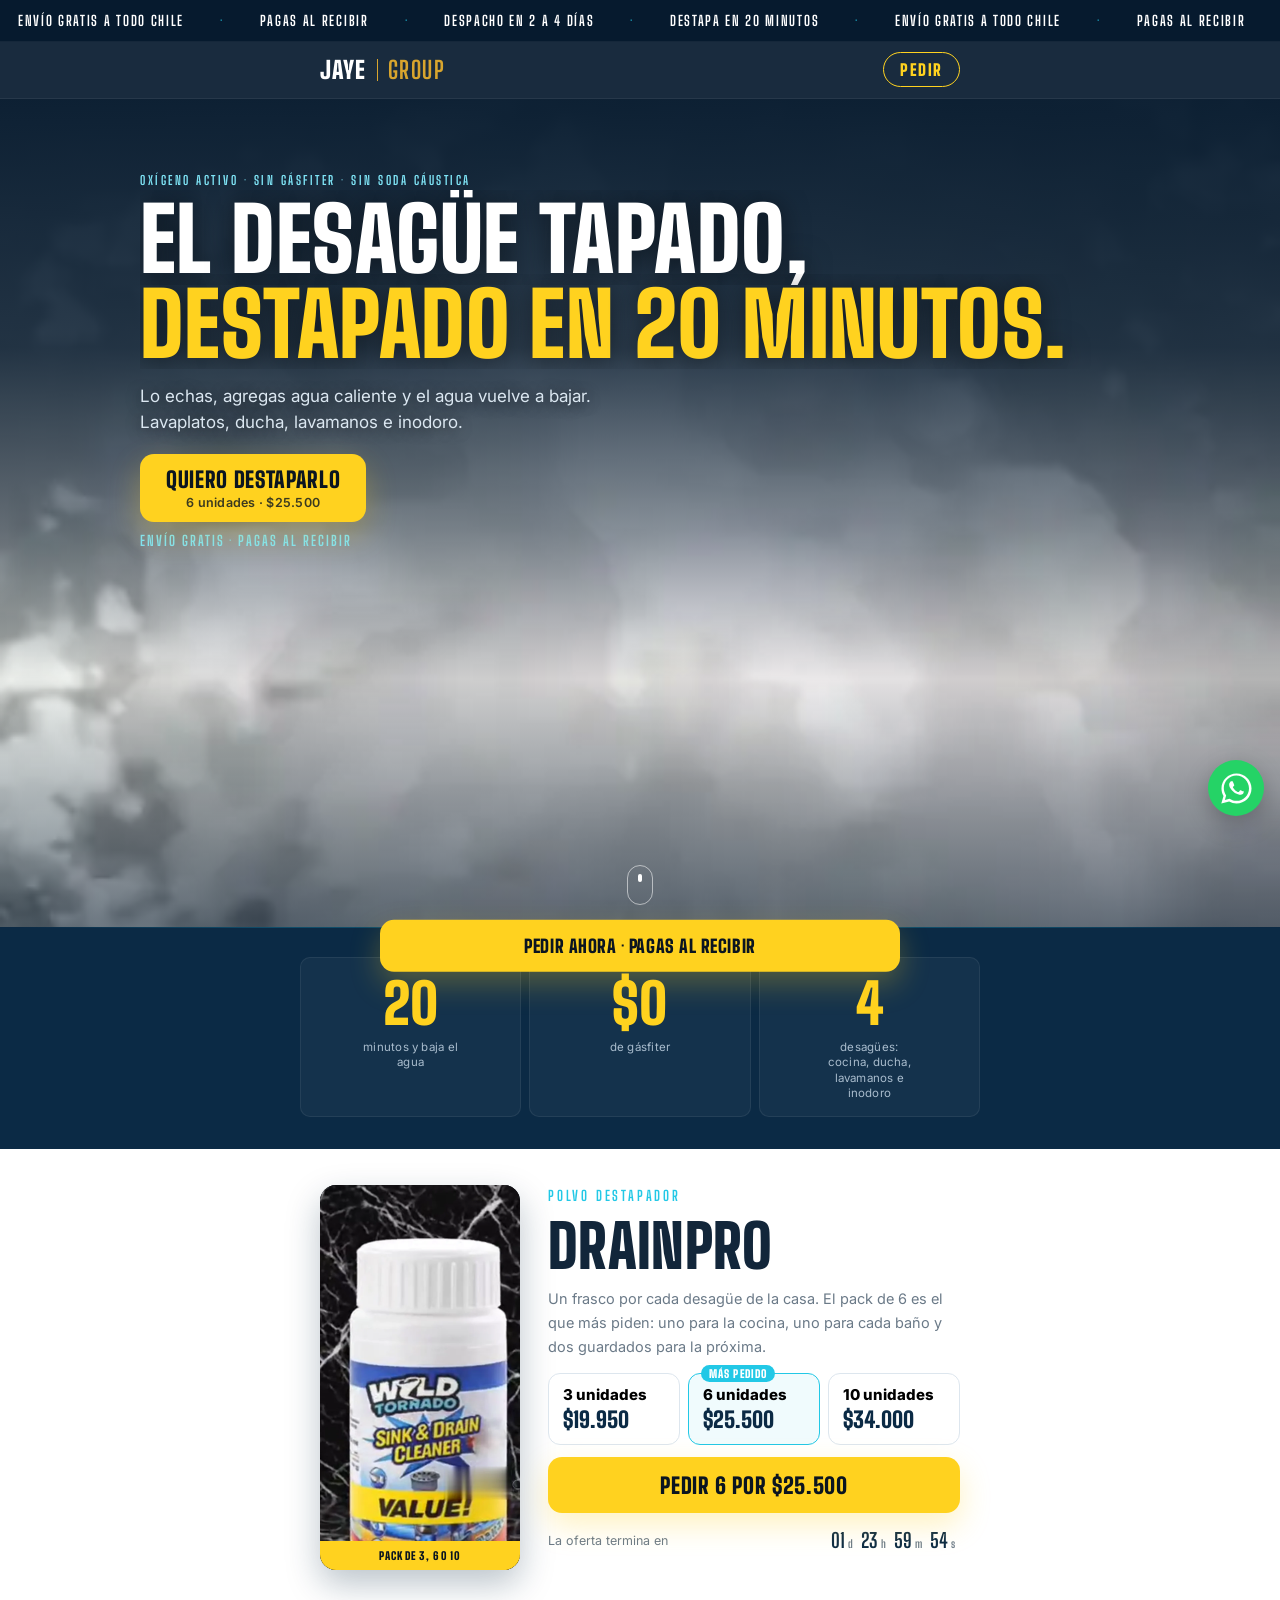
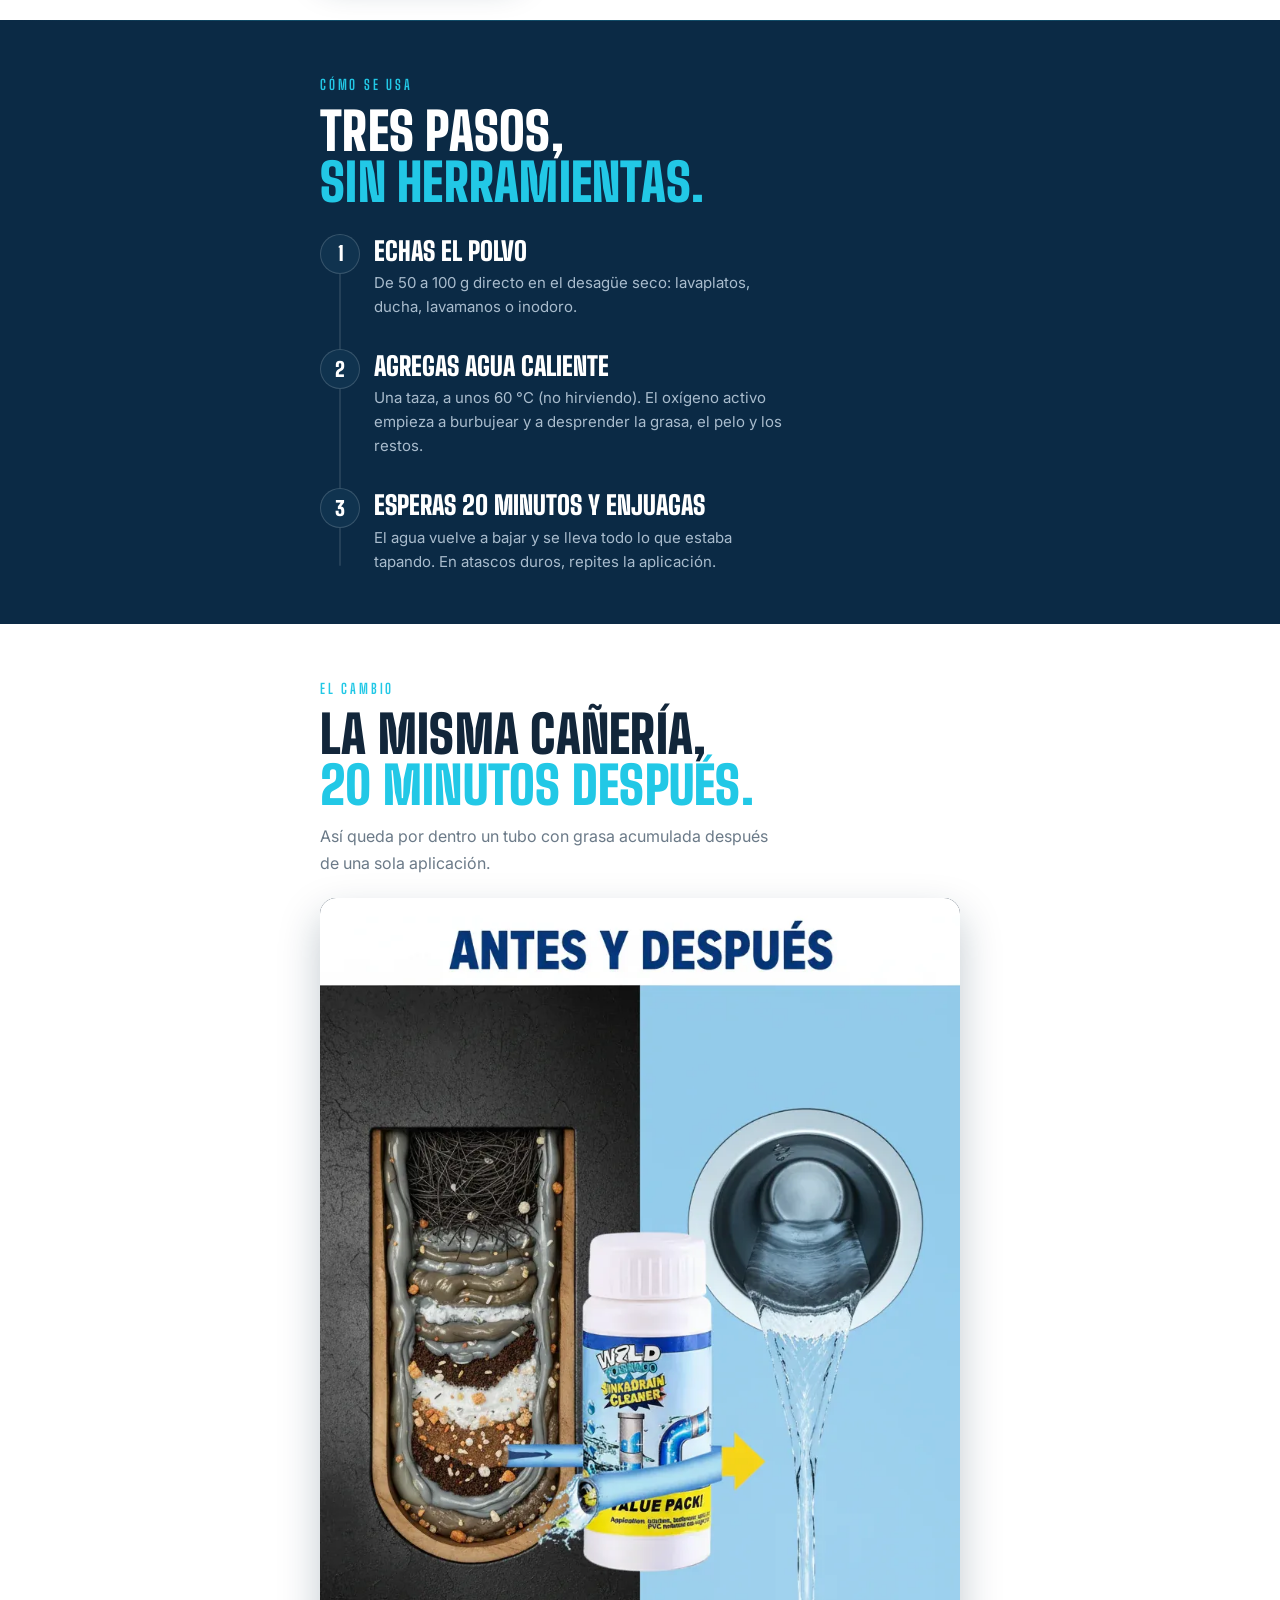
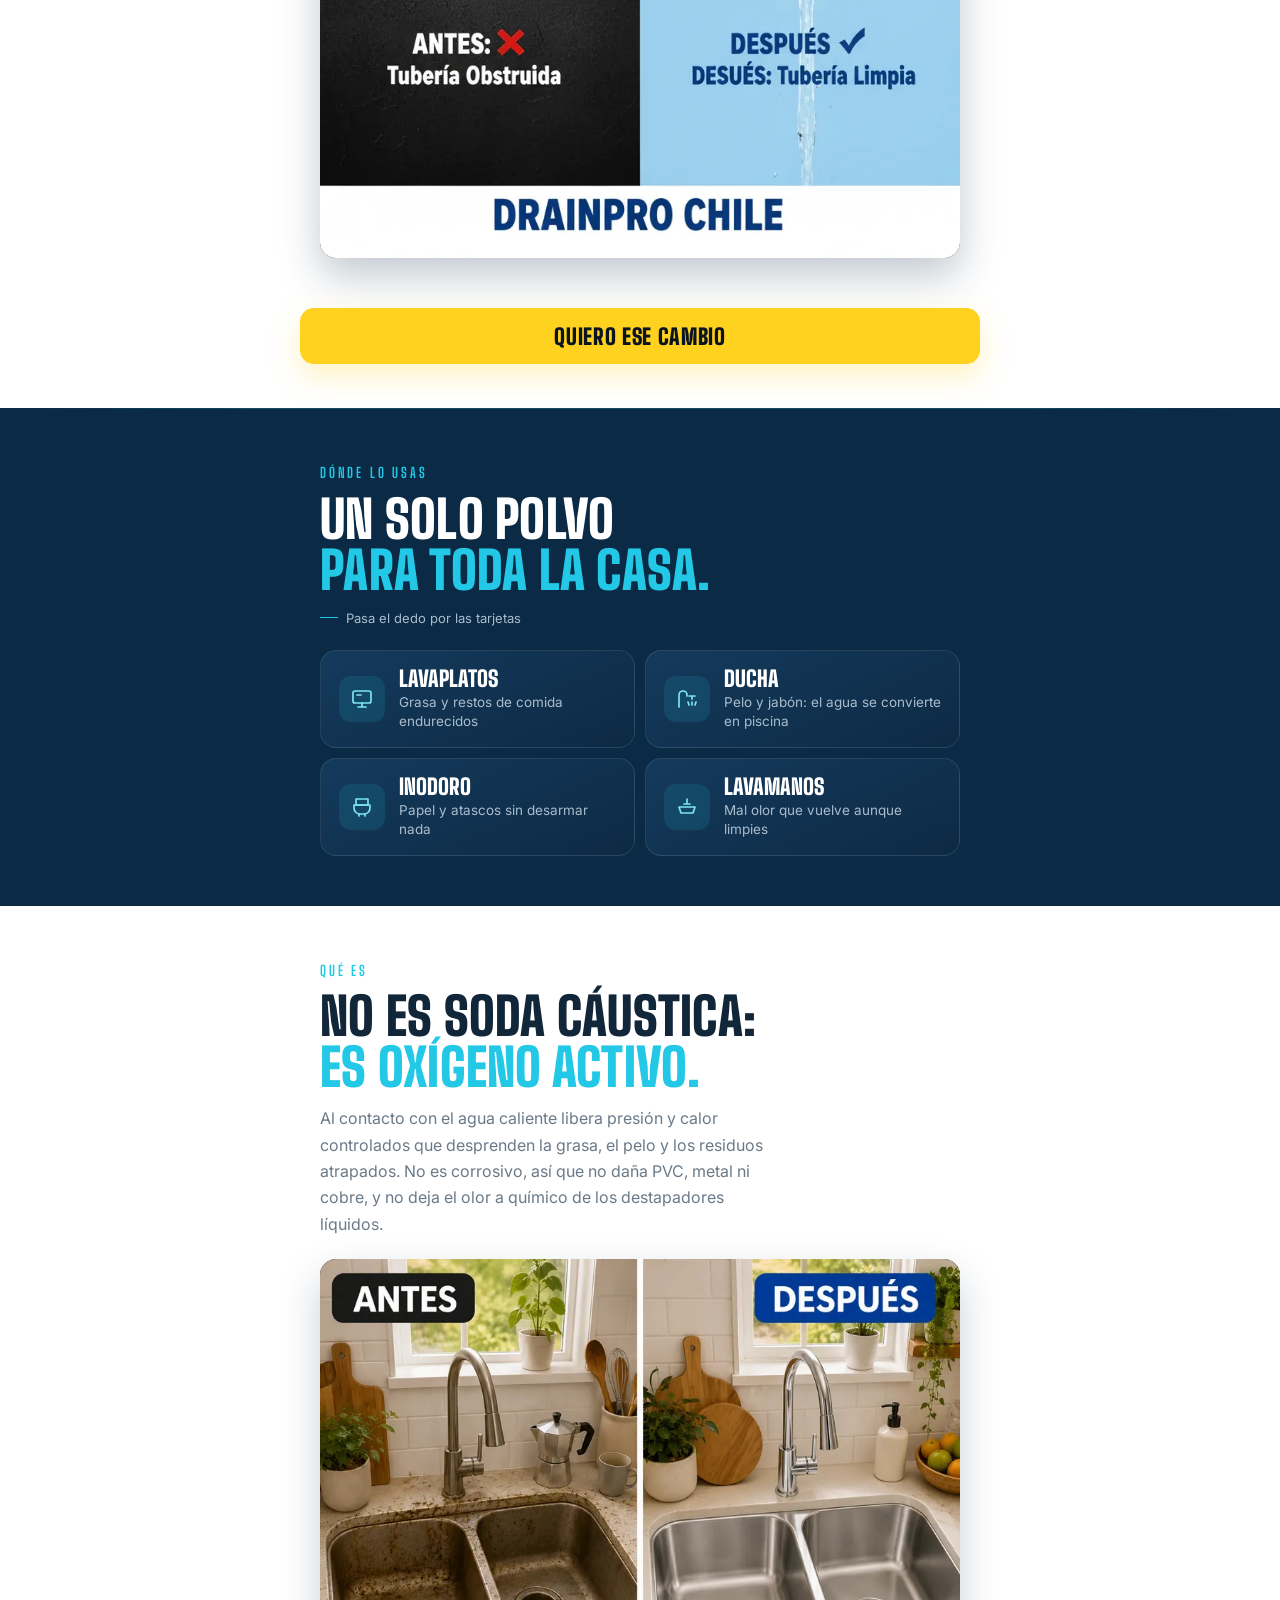
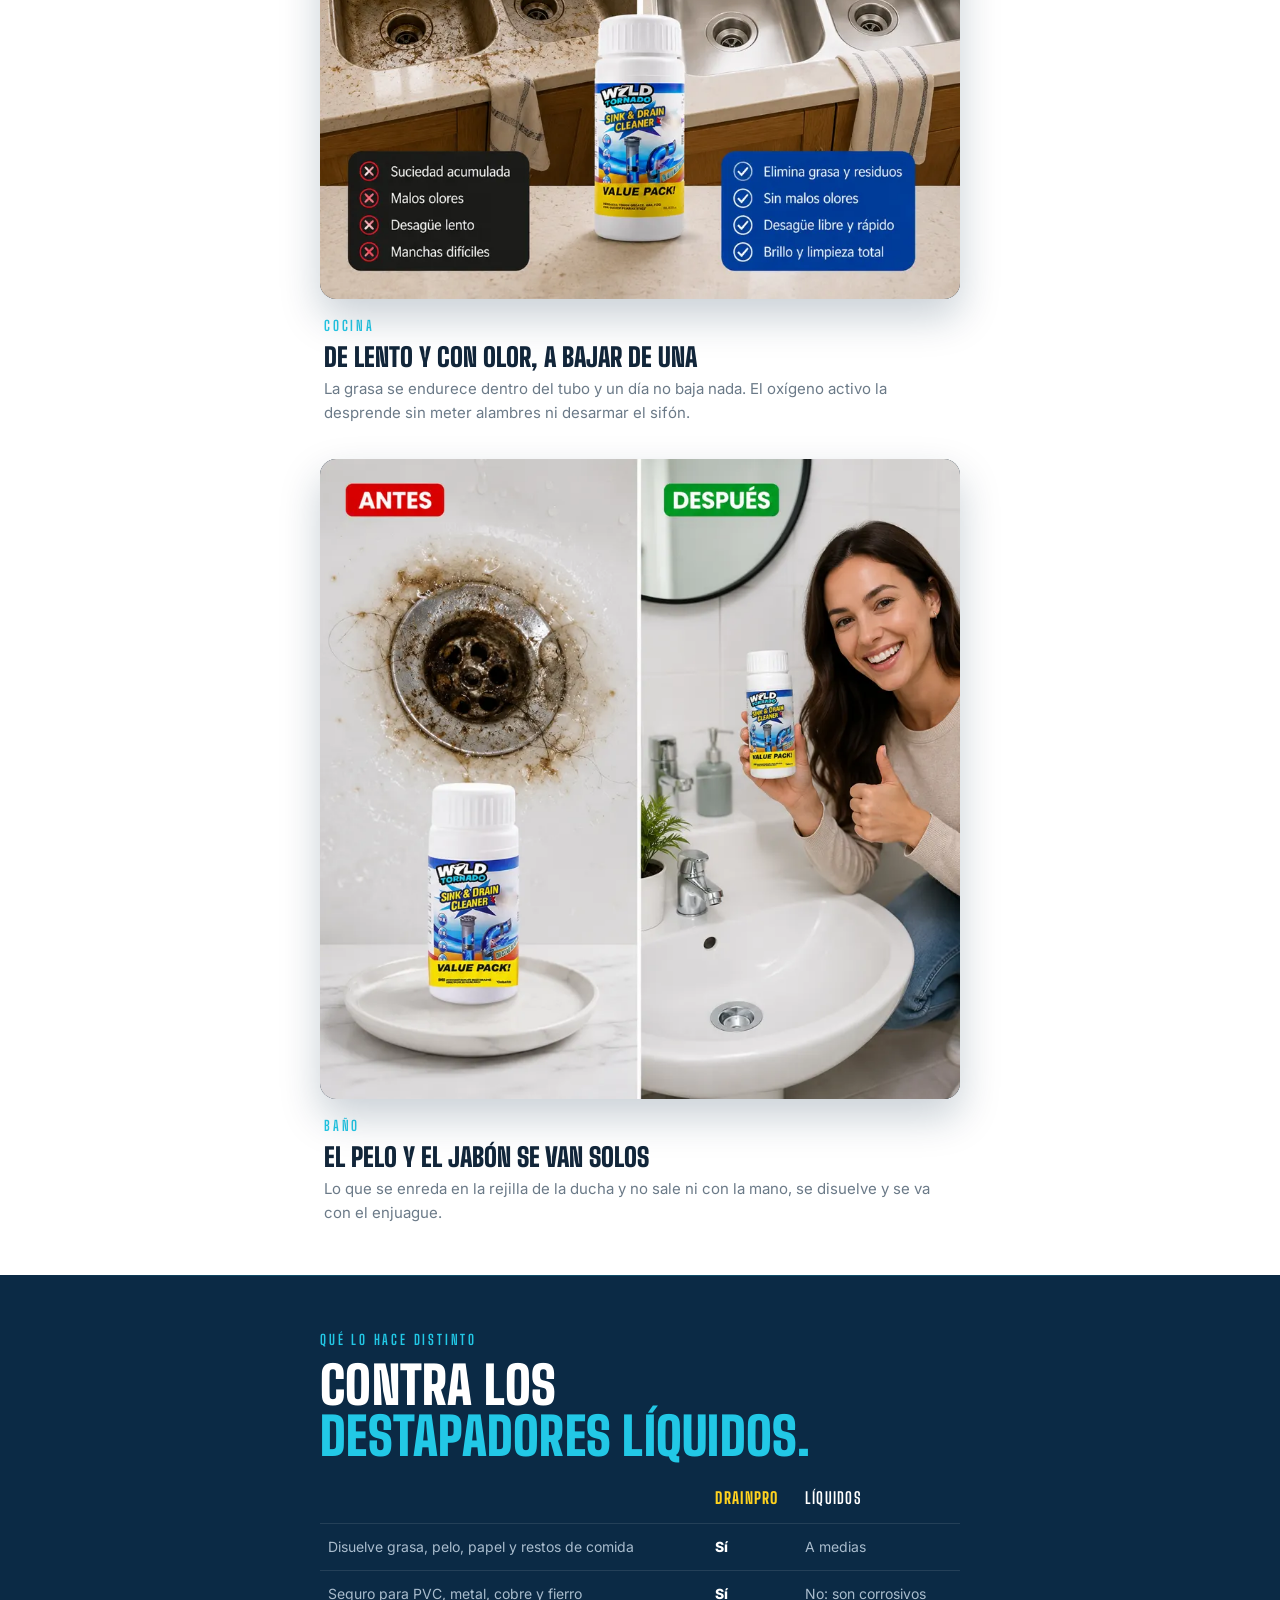
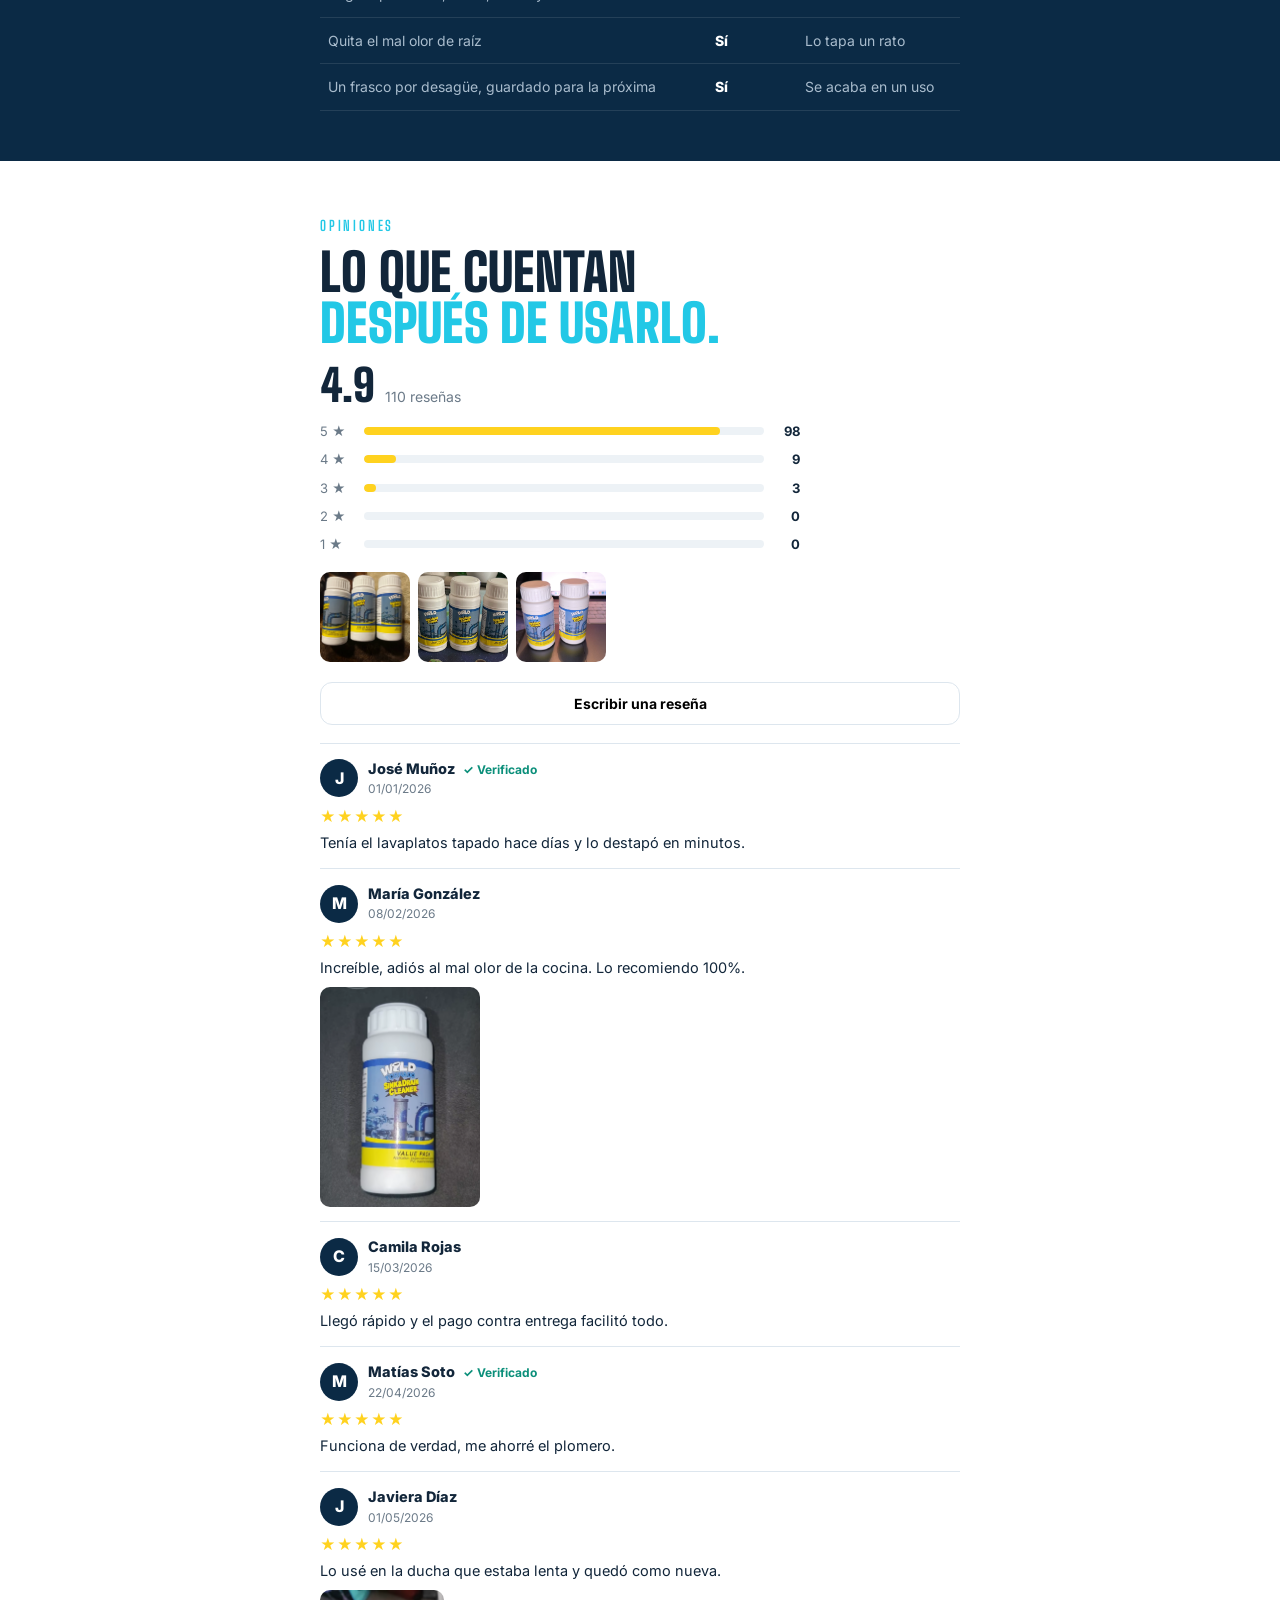
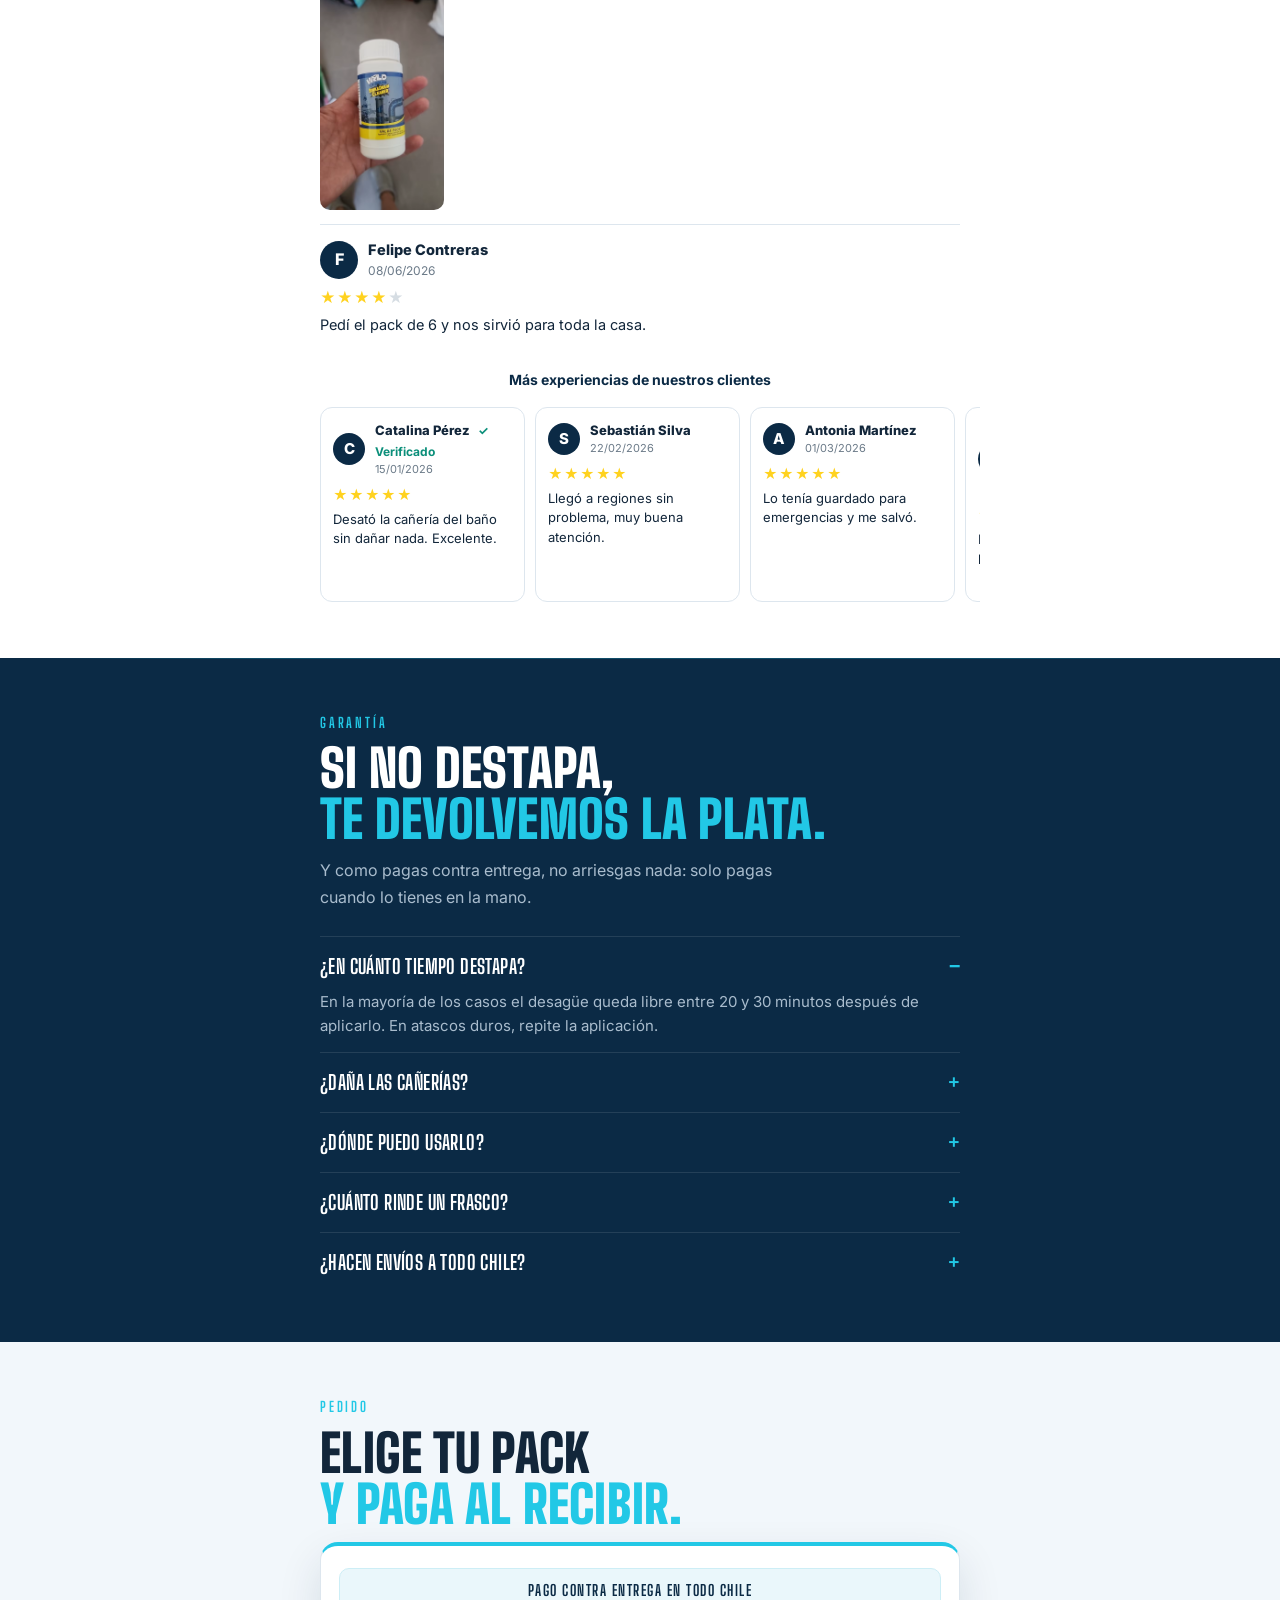
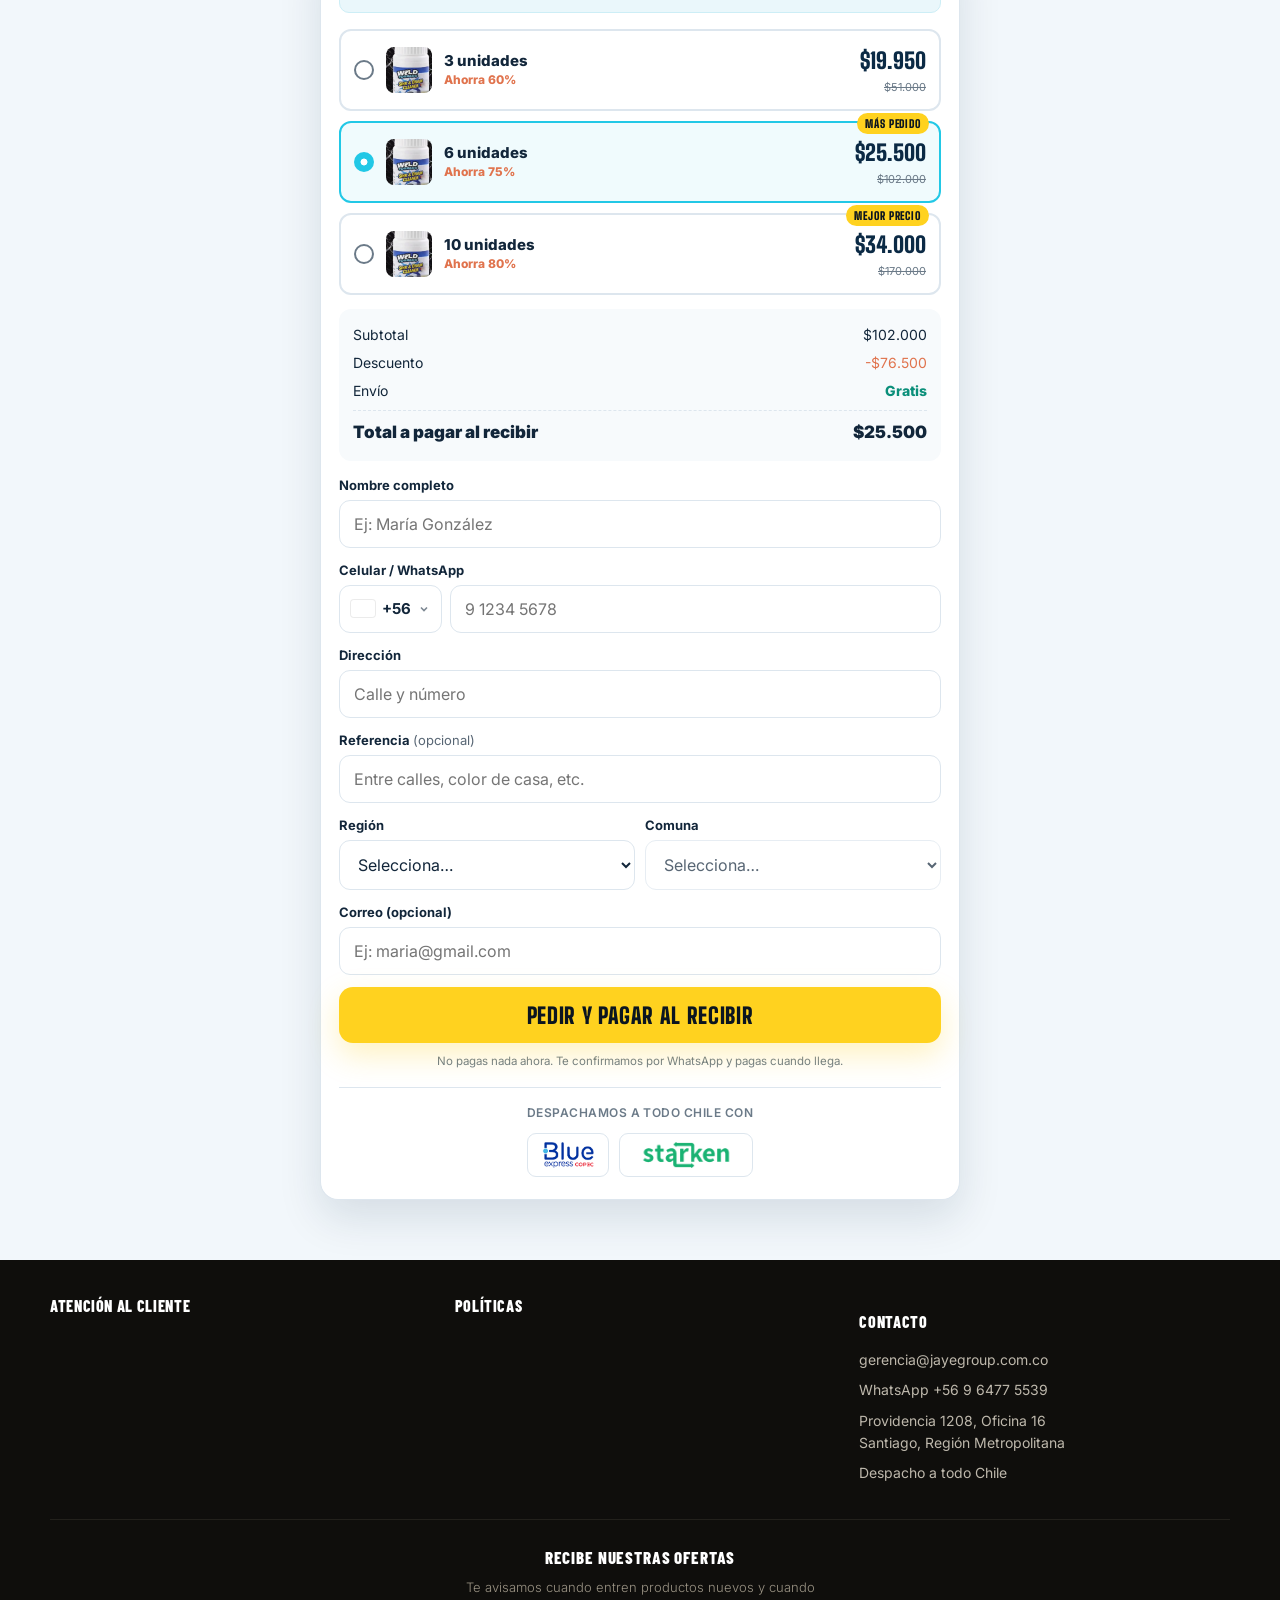
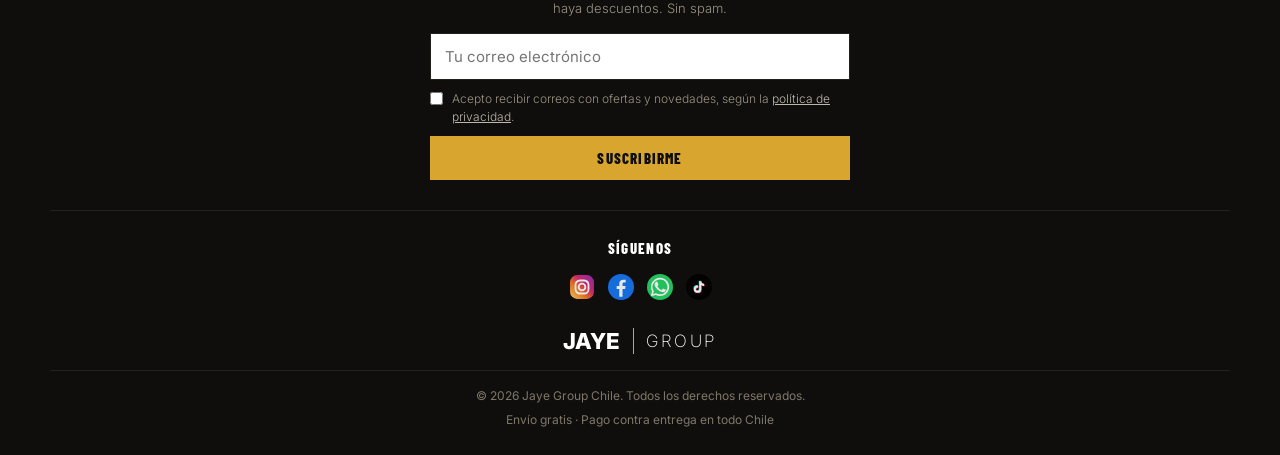
==== commit b54b2987: "Polvo: pie identico al de la tienda jayegroup.com.co Co-Authored-By: Claude Fable 5.1 <noreply@anthr" ====
--- a/index.html
+++ b/index.html
@@ -10,8 +10,8 @@
 <meta property="og:type" content="product">
 <link rel="preconnect" href="https://fonts.googleapis.com">
 <link rel="preconnect" href="https://fonts.gstatic.com" crossorigin>
-<link href="https://fonts.googleapis.com/css2?family=Big+Shoulders+Display:wght@700;900&family=Inter:wght@400;600;800&display=swap" rel="stylesheet">
-<link rel="stylesheet" href="style.css?v=20">
+<link href="https://fonts.googleapis.com/css2?family=Big+Shoulders+Display:wght@700;900&family=Barlow+Condensed:wght@800&family=Inter:wght@200;300;400;600;800&display=swap" rel="stylesheet">
+<link rel="stylesheet" href="style.css?v=22">
 <!-- Meta Pixel -->
 <script>
 !function(f,b,e,v,n,t,s){if(f.fbq)return;n=f.fbq=function(){n.callMethod?n.callMethod.apply(n,arguments):n.queue.push(arguments)};if(!f._fbq)f._fbq=n;n.push=n;n.loaded=!0;n.version='2.0';n.queue=[];t=b.createElement(e);t.async=!0;t.src=v;s=b.getElementsByTagName(e)[0];s.parentNode.insertBefore(t,s)}(window,document,'script','https://connect.facebook.net/en_US/fbevents.js');
@@ -340,39 +340,74 @@
   </div>
 </section>
 
-<!-- FOOTER -->
-<footer class="footer">
-  <div class="wrap">
-    <h3 class="ftitle">JAYE GROUP - CHILE</h3>
-    <p><b>Dirección:</b> Av. Providencia 1208, Oficina 16, Santiago, RM.</p>
-    <p><b>Correo:</b> <a href="mailto:gerencia@jayegroup.com.co">gerencia@jayegroup.com.co</a></p>
-    <p><b>WhatsApp:</b> <a href="https://wa.me/56964775539">+56 9 6477 5539</a></p>
-    <div class="social">
-      <a href="https://www.facebook.com/share/18bZZKscMB/" target="_blank" rel="noopener" aria-label="Facebook">
-        <svg viewBox="0 0 24 24"><circle cx="12" cy="12" r="12" fill="#1877F2"/><path fill="#fff" d="M13.4 21v-7.1h2.4l.4-2.8h-2.8V9.3c0-.8.2-1.4 1.4-1.4h1.5V5.4c-.3 0-1.2-.1-2.2-.1-2.2 0-3.7 1.3-3.7 3.8v2H8v2.8h2.4V21h3z"/></svg>
-      </a>
-      <a href="https://www.instagram.com/jaye.group?igsh=aXB6eHhzMzhoazg4" target="_blank" rel="noopener" aria-label="Instagram">
-        <svg viewBox="0 0 24 24"><defs><linearGradient id="ig" x1="0" y1="1" x2="1" y2="0"><stop offset="0" stop-color="#feda75"/><stop offset=".35" stop-color="#fa7e1e"/><stop offset=".62" stop-color="#d62976"/><stop offset="1" stop-color="#962fbf"/></linearGradient></defs><rect x="1" y="1" width="22" height="22" rx="6.5" fill="url(#ig)"/><rect x="6" y="6" width="12" height="12" rx="4" fill="none" stroke="#fff" stroke-width="1.7"/><circle cx="12" cy="12" r="3.1" fill="none" stroke="#fff" stroke-width="1.7"/><circle cx="16.8" cy="7.2" r="1.05" fill="#fff"/></svg>
-      </a>
-      <a href="https://tiktok.com/@jaye.group" target="_blank" rel="noopener" aria-label="TikTok">
-        <svg viewBox="0 0 24 24"><path fill="#25F4EE" d="M15.5 1.8c.3 1.9 1.3 3.3 3.4 3.5v2.7c-1.2 0-2.2-.3-3.2-.9v5.3c0 4-2.9 6.3-6.2 5.5-2.5-.6-3.9-2.7-3.7-5.1.2-2.5 2.4-4.3 5.3-3.9v2.8c-.4-.1-.8-.1-1.2 0-1.1.2-1.9 1-1.9 2.1 0 1.3 1 2.3 2.3 2.3s2.3-1 2.3-2.5V1.8h2.6z"/><path fill="#FE2C55" d="M17.5 3.8c.3 1.9 1.3 3.3 3.4 3.5v2.7c-1.2 0-2.2-.3-3.2-.9v5.3c0 4-2.9 6.3-6.2 5.5-2.5-.6-3.9-2.7-3.7-5.1.2-2.5 2.4-4.3 5.3-3.9v2.8c-.4-.1-.8-.1-1.2 0-1.1.2-1.9 1-1.9 2.1 0 1.3 1 2.3 2.3 2.3s2.3-1 2.3-2.5V3.8h2.6z"/><path fill="#fff" d="M16.5 2.8c.3 1.9 1.3 3.3 3.4 3.5v2.7c-1.2 0-2.2-.3-3.2-.9v5.3c0 4-2.9 6.3-6.2 5.5-2.5-.6-3.9-2.7-3.7-5.1.2-2.5 2.4-4.3 5.3-3.9v2.8c-.4-.1-.8-.1-1.2 0-1.1.2-1.9 1-1.9 2.1 0 1.3 1 2.3 2.3 2.3s2.3-1 2.3-2.5V2.8h2.6z"/></svg>
-      </a>
-    </div>
-    <div class="paylabel">Formas de pago</div>
-    <div class="paycards">
-      <span class="pc pc-amex">AMEX</span>
-      <span class="pc pc-diners"><i></i>Diners</span>
-      <span class="pc pc-mc"><i class="c1"></i><i class="c2"></i></span>
-      <span class="pc pc-visa">VISA</span>
-    </div>
-    <div class="links">
-      <a href="privacidad.html">Política de privacidad</a> ·
-      <a href="reembolso.html">Política de reembolso</a> ·
-      <a href="terminos.html">Términos del servicio</a> ·
-      <a href="envio.html">Política de envío</a> ·
-      <a href="contacto.html">Información de contacto</a>
-    </div>
-    <div class="legal">© <span id="year"></span>, JAYE GROUP</div>
+<!-- FOOTER: el mismo pie de la tienda jayegroup.com.co (26-09 James: "ponme el de la tienda") -->
+<footer class="pie">
+  <div class="envoltorio">
+    <div class="cols">
+      <details class="col">
+        <summary>Atención al cliente<i class="mas"></i></summary>
+        <div class="dentro">
+          <a href="envio.html">Envíos y entregas</a>
+          <a href="envio.html">Seguir mi pedido</a>
+          <a href="reembolso.html">Cambios y devoluciones</a>
+          <a href="contacto.html">Contáctanos</a>
+        </div>
+      </details>
+      <details class="col">
+        <summary>Políticas<i class="mas"></i></summary>
+        <div class="dentro">
+          <a href="terminos.html">Términos y condiciones</a>
+          <a href="privacidad.html">Política de privacidad</a>
+          <a href="reembolso.html">Política de reembolsos</a>
+          <a href="reembolso.html">Política de cambios y garantía</a>
+          <a href="envio.html">Política de envíos</a>
+          <a href="privacidad.html">Tratamiento de datos</a>
+        </div>
+      </details>
+      <div class="col contacto">
+        <h4>Contacto</h4>
+        <p><a href="mailto:gerencia@jayegroup.com.co">gerencia@jayegroup.com.co</a></p>
+        <p><a href="https://wa.me/56964775539" target="_blank" rel="noopener">WhatsApp +56 9 6477 5539</a></p>
+        <p>Providencia 1208, Oficina 16<br>Santiago, Región Metropolitana</p>
+        <p>Despacho a todo Chile</p>
+      </div>
+    </div>
+    <div class="boletin">
+      <h4>Recibe nuestras ofertas</h4>
+      <p class="dice">Te avisamos cuando entren productos nuevos y cuando haya descuentos. Sin spam.</p>
+      <form id="fBoletin" novalidate>
+        <input type="email" id="correoBoletin" placeholder="Tu correo electrónico" autocomplete="email" required>
+        <label class="acepto">
+          <input type="checkbox" id="aceptoBoletin" required>
+          <span>Acepto recibir correos con ofertas y novedades, según la <a href="privacidad.html">política de privacidad</a>.</span>
+        </label>
+        <button type="submit">Suscribirme</button>
+      </form>
+    </div>
+    <div class="redes">
+      <span class="rot">Síguenos</span>
+      <div class="iconos">
+        <a href="https://www.instagram.com/jaye.group" target="_blank" rel="noopener" aria-label="Instagram">
+          <svg viewBox="0 0 24 24" width="34" height="34"><defs><linearGradient id="jig" x1="0" y1="1" x2="1" y2="0"><stop offset="0" stop-color="#feda75"/><stop offset=".35" stop-color="#fa7e1e"/><stop offset=".62" stop-color="#d62976"/><stop offset="1" stop-color="#962fbf"/></linearGradient></defs><rect x="1" y="1" width="22" height="22" rx="6.5" fill="url(#jig)"/><rect x="6" y="6" width="12" height="12" rx="4" fill="none" stroke="#fff" stroke-width="1.7"/><circle cx="12" cy="12" r="3.1" fill="none" stroke="#fff" stroke-width="1.7"/><circle cx="16.8" cy="7.2" r="1.05" fill="#fff"/></svg>
+        </a>
+        <a href="https://www.facebook.com/1021271641058424" target="_blank" rel="noopener" aria-label="Facebook">
+          <svg viewBox="0 0 24 24" width="34" height="34"><circle cx="12" cy="12" r="12" fill="#1877F2"/><path fill="#fff" d="M13.4 21v-7.1h2.4l.4-2.8h-2.8V9.3c0-.8.2-1.4 1.4-1.4h1.5V5.4c-.3 0-1.2-.1-2.2-.1-2.2 0-3.7 1.3-3.7 3.8v2H8v2.8h2.4V21h3z"/></svg>
+        </a>
+        <a href="https://wa.me/56964775539" target="_blank" rel="noopener" aria-label="WhatsApp">
+          <svg viewBox="0 0 24 24" width="34" height="34"><circle cx="12" cy="12" r="12" fill="#25D366"/><path fill="#fff" d="M17 14.4c-.3-.1-1.6-.8-1.8-.9-.2-.1-.4-.1-.6.1-.2.3-.6.9-.8 1-.1.2-.3.2-.5.1a7.3 7.3 0 0 1-3.6-3.2c-.1-.2 0-.4.1-.5l.4-.5c.1-.2.2-.3.3-.5v-.5c-.1-.1-.6-1.4-.8-1.9-.2-.5-.4-.4-.6-.4h-.5c-.2 0-.5.1-.7.3-.3.3-.9.9-.9 2.1s.9 2.5 1 2.6c.1.2 1.8 2.8 4.4 3.9 1.6.7 2.2.7 3 .6.5-.1 1.6-.6 1.8-1.3.2-.6.2-1.2.2-1.3-.1-.1-.3-.2-.5-.3z"/><path fill="#fff" d="M12 3.5A8.4 8.4 0 0 0 4.7 16l-1.2 4.5 4.6-1.2A8.4 8.4 0 1 0 12 3.5zm0 15.3c-1.3 0-2.5-.3-3.5-1l-.3-.1-2.6.7.7-2.6-.2-.3a6.9 6.9 0 1 1 5.9 3.3z"/></svg>
+        </a>
+        <a href="https://www.tiktok.com/@jaye.group" target="_blank" rel="noopener" aria-label="TikTok">
+          <svg viewBox="0 0 24 24" width="34" height="34"><circle cx="12" cy="12" r="12" fill="#010101"/><g transform="translate(12,12) scale(0.6) translate(-12,-12)"><path fill="#25F4EE" d="M15.8 5.1a4.3 4.3 0 0 1-1.07-2.82h-3.09v12.4a2.59 2.59 0 0 1-2.59 2.5 2.59 2.59 0 1 1 .71-5.08V8.94a5.72 5.72 0 0 0-.71-.05 5.68 5.68 0 1 0 5.68 5.68V8.18a7.35 7.35 0 0 0 4.29 1.37V6.46A4.28 4.28 0 0 1 15.8 5.1z"/><path fill="#FE2C55" d="M17.4 6.54a4.3 4.3 0 0 1-1.07-2.82h-3.09v12.4a2.59 2.59 0 0 1-2.59 2.5 2.59 2.59 0 1 1 .71-5.08v-3.16a5.72 5.72 0 0 0-.71-.05 5.68 5.68 0 1 0 5.68 5.68V9.62a7.35 7.35 0 0 0 4.29 1.37V7.9a4.28 4.28 0 0 1-3.22-1.36z"/><path fill="#fff" d="M16.6 5.82A4.28 4.28 0 0 1 15.53 3h-3.09v12.4a2.59 2.59 0 0 1-2.59 2.5 2.59 2.59 0 1 1 .71-5.08V9.66a5.72 5.72 0 0 0-.71-.05 5.68 5.68 0 1 0 5.68 5.68V8.9a7.35 7.35 0 0 0 4.29 1.37V7.18a4.28 4.28 0 0 1-3.22-1.36z"/></g></svg>
+        </a>
+      </div>
+    </div>
+    <div class="marca-grande">
+      <span class="j">JAYE</span><i class="raya"></i><span class="g">GROUP</span>
+    </div>
+    <div class="abajo">
+      <small>© <span id="year"></span> Jaye Group Chile. Todos los derechos reservados.</small>
+      <small>Envío gratis · Pago contra entrega en todo Chile</small>
+    </div>
   </div>
 </footer>
 
@@ -389,6 +424,6 @@
 <script>document.getElementById('year').textContent=new Date().getFullYear();</script>
 <script src="chile-regiones.js?v=3"></script>
 <script src="app.js?v=9"></script>
-<script src="dp.js?v=1"></script>
+<script src="dp.js?v=2"></script>
 </body>
 </html>
--- a/style.css
+++ b/style.css
@@ -283,27 +283,52 @@
 .formnote{font-size:11.5px;color:var(--gris);text-align:center;margin-top:10px}
 .form-help-wa{margin-top:10px;font-size:13px;text-align:center}
 
-/* ---------- footer (contenido intacto) ---------- */
-.footer{background:var(--noche);color:#dbe7f1;padding:34px 0 28px;text-align:center}
-.footer .ftitle{font-family:var(--disp);color:#fff;font-size:24px;letter-spacing:.08em;margin-bottom:16px}
-.footer p{font-size:14.5px;margin-bottom:7px;line-height:1.5}
-.footer p b{color:#fff}
-.footer a{color:#fff;text-decoration:underline;text-underline-offset:3px}
-.footer .social{display:flex;justify-content:center;gap:34px;margin:26px 0}
-.footer .social svg{width:26px;height:26px;display:block}
-.footer .paylabel{font-size:13px;color:#9fb3c6;margin-bottom:10px}
-.paycards{display:flex;justify-content:center;gap:9px;margin-bottom:22px;flex-wrap:wrap}
-.pc{display:inline-flex;align-items:center;justify-content:center;gap:3px;background:#fff;border:1px solid #e6e6e6;border-radius:6px;width:54px;height:34px;padding:0;font-weight:900;font-size:12px;font-style:italic;overflow:hidden;color:#111}
-.pc-amex{background:#1f72cd;color:#fff;font-style:normal;letter-spacing:.02em}
-.pc-diners{color:#0a4fb5;font-style:normal;font-weight:800;font-size:9.5px}
-.pc-diners i{width:13px;height:13px;border-radius:50%;background:radial-gradient(circle at 35% 50%,#0a4fb5 48%,#e8eef8 50%);flex:0 0 auto}
-.pc-mc i{width:16px;height:16px;border-radius:50%;display:inline-block}
-.pc-mc .c1{background:#eb001b;margin-right:-7px}
-.pc-mc .c2{background:#f79e1b;mix-blend-mode:multiply}
-.pc-visa{color:#1a1f71;letter-spacing:.04em;font-size:13px}
-.footer .links{display:block;margin:10px 0;font-size:13.5px;line-height:2}
-.footer .links a{color:#fff}
-.footer .legal{font-size:12px;opacity:.65;border-top:1px solid rgba(255,255,255,.12);padding-top:14px;margin-top:12px;line-height:1.6}
+/* ---------- pie: IDÉNTICO al de la tienda jayegroup.com.co (copiado tal cual de tienda.css .pie) ---------- */
+.pie{background:#0F0E0C;color:#9A9384;padding:34px 16px 26px;text-align:left;font-family:'Inter',system-ui,sans-serif}
+.pie .envoltorio{max-width:1180px;margin:0 auto}
+.pie .cols{display:grid;gap:0}
+@media (min-width:760px){ .pie .cols{grid-template-columns:repeat(3,1fr);gap:34px} }
+.pie .col{border-bottom:1px solid #23211C}
+@media (min-width:760px){ .pie .col{border-bottom:0} }
+.pie summary{list-style:none;cursor:pointer;display:flex;align-items:center;justify-content:space-between;padding:16px 0;color:#fff;font-family:'Barlow Condensed','Inter',sans-serif;font-weight:800;text-transform:uppercase;font-size:16px;letter-spacing:.04em}
+.pie summary::-webkit-details-marker{display:none}
+.pie .mas{position:relative;width:14px;height:14px;flex:none}
+.pie .mas::before,.pie .mas::after{content:'';position:absolute;background:#fff;transition:transform .25s ease}
+.pie .mas::before{left:0;top:6px;width:14px;height:1.6px}
+.pie .mas::after{left:6px;top:0;width:1.6px;height:14px}
+.pie details[open] .mas::after{transform:scaleY(0)}
+@media (min-width:760px){ .pie .mas{display:none} .pie summary{cursor:default;padding:0 0 14px} }
+.pie .dentro{display:flex;flex-direction:column;gap:11px;padding:0 0 18px}
+.pie .dentro a,.pie .contacto a{color:#BEB8AC;font-size:14px;text-decoration:none}
+.pie .dentro a:hover,.pie .contacto a:hover{color:#fff}
+.pie .contacto{padding:16px 0 18px}
+.pie .contacto h4{margin:0 0 12px;color:#fff;font-family:'Barlow Condensed','Inter',sans-serif;font-weight:800;text-transform:uppercase;font-size:16px;letter-spacing:.04em}
+@media (min-width:760px){ .pie .contacto h4{margin-bottom:14px} }
+.pie .contacto p{margin:0 0 9px;font-size:14px;color:#BEB8AC}
+.pie .boletin{border-top:1px solid #23211C;padding:24px 0 22px;margin-top:8px}
+.pie .boletin h4{margin:0 0 7px;color:#fff;text-align:center;font-family:'Barlow Condensed','Inter',sans-serif;font-weight:800;text-transform:uppercase;font-size:17px;letter-spacing:.05em}
+.pie .boletin .dice{margin:0 auto 14px;max-width:44ch;text-align:center;font-size:13px;color:#9A9384;font-weight:300;line-height:1.6}
+.pie .boletin form{display:flex;flex-direction:column;gap:10px;max-width:420px;margin:0 auto}
+.pie .boletin input[type=email]{width:100%;background:#fff;border:1px solid #23211C;color:#1a1814;padding:13px 14px;font-size:15px;font-family:inherit;border-radius:0}
+.pie .boletin input[type=email]:focus{outline:2px solid #D8A52E;outline-offset:-2px}
+.pie .boletin .acepto{display:flex;gap:9px;align-items:flex-start;font-size:12px;color:#9A9384;font-weight:300;line-height:1.5}
+.pie .boletin .acepto input{margin-top:2px;flex:none;accent-color:#D8A52E}
+.pie .boletin .acepto a{color:#BEB8AC;text-decoration:underline}
+.pie .boletin button{background:#D8A52E;color:#0F0E0C;border:0;padding:13px;cursor:pointer;font-family:'Barlow Condensed','Inter',sans-serif;font-weight:800;text-transform:uppercase;letter-spacing:.08em;font-size:15px;transition:background .18s}
+.pie .boletin button:hover{background:#E8B84A}
+.pie .gracias{text-align:center;color:#D8A52E;font-size:14px;font-weight:600;padding:8px 0}
+.pie .redes{text-align:center;padding:26px 0 22px;border-top:1px solid #23211C;margin-top:8px}
+.pie .redes .rot{display:block;margin-bottom:14px;color:#fff;font-family:'Barlow Condensed','Inter',sans-serif;font-weight:800;text-transform:uppercase;font-size:15px;letter-spacing:.09em}
+.pie .iconos{display:flex;justify-content:center;gap:13px}
+.pie .iconos a{display:block;transition:transform .18s,opacity .18s;opacity:.9}
+.pie .iconos svg{width:26px;height:26px;display:block}
+.pie .iconos a:hover{transform:translateY(-2px);opacity:1}
+.pie .marca-grande{display:flex;align-items:center;justify-content:center;padding:6px 0 16px;font-family:'Inter','Barlow Condensed',sans-serif;text-transform:uppercase;line-height:1}
+.pie .marca-grande .j{font-weight:800;font-size:22px;color:#fff;letter-spacing:-.005em}
+.pie .marca-grande .g{font-weight:200;font-size:17px;color:#fff;letter-spacing:.15em}
+.pie .marca-grande .raya{display:inline-block;width:1.5px;height:26px;background:#D8A52E;margin:0 12px 0 13px;flex:none}
+.pie .abajo{border-top:1px solid #23211C;padding-top:16px;text-align:center;display:flex;flex-direction:column;gap:5px}
+.pie .abajo small{font-size:12px;color:#7E7869}
 
 /* ---------- páginas legales (se conservan) ---------- */
 .legal-head{background:var(--noche);position:sticky;top:0;z-index:40}
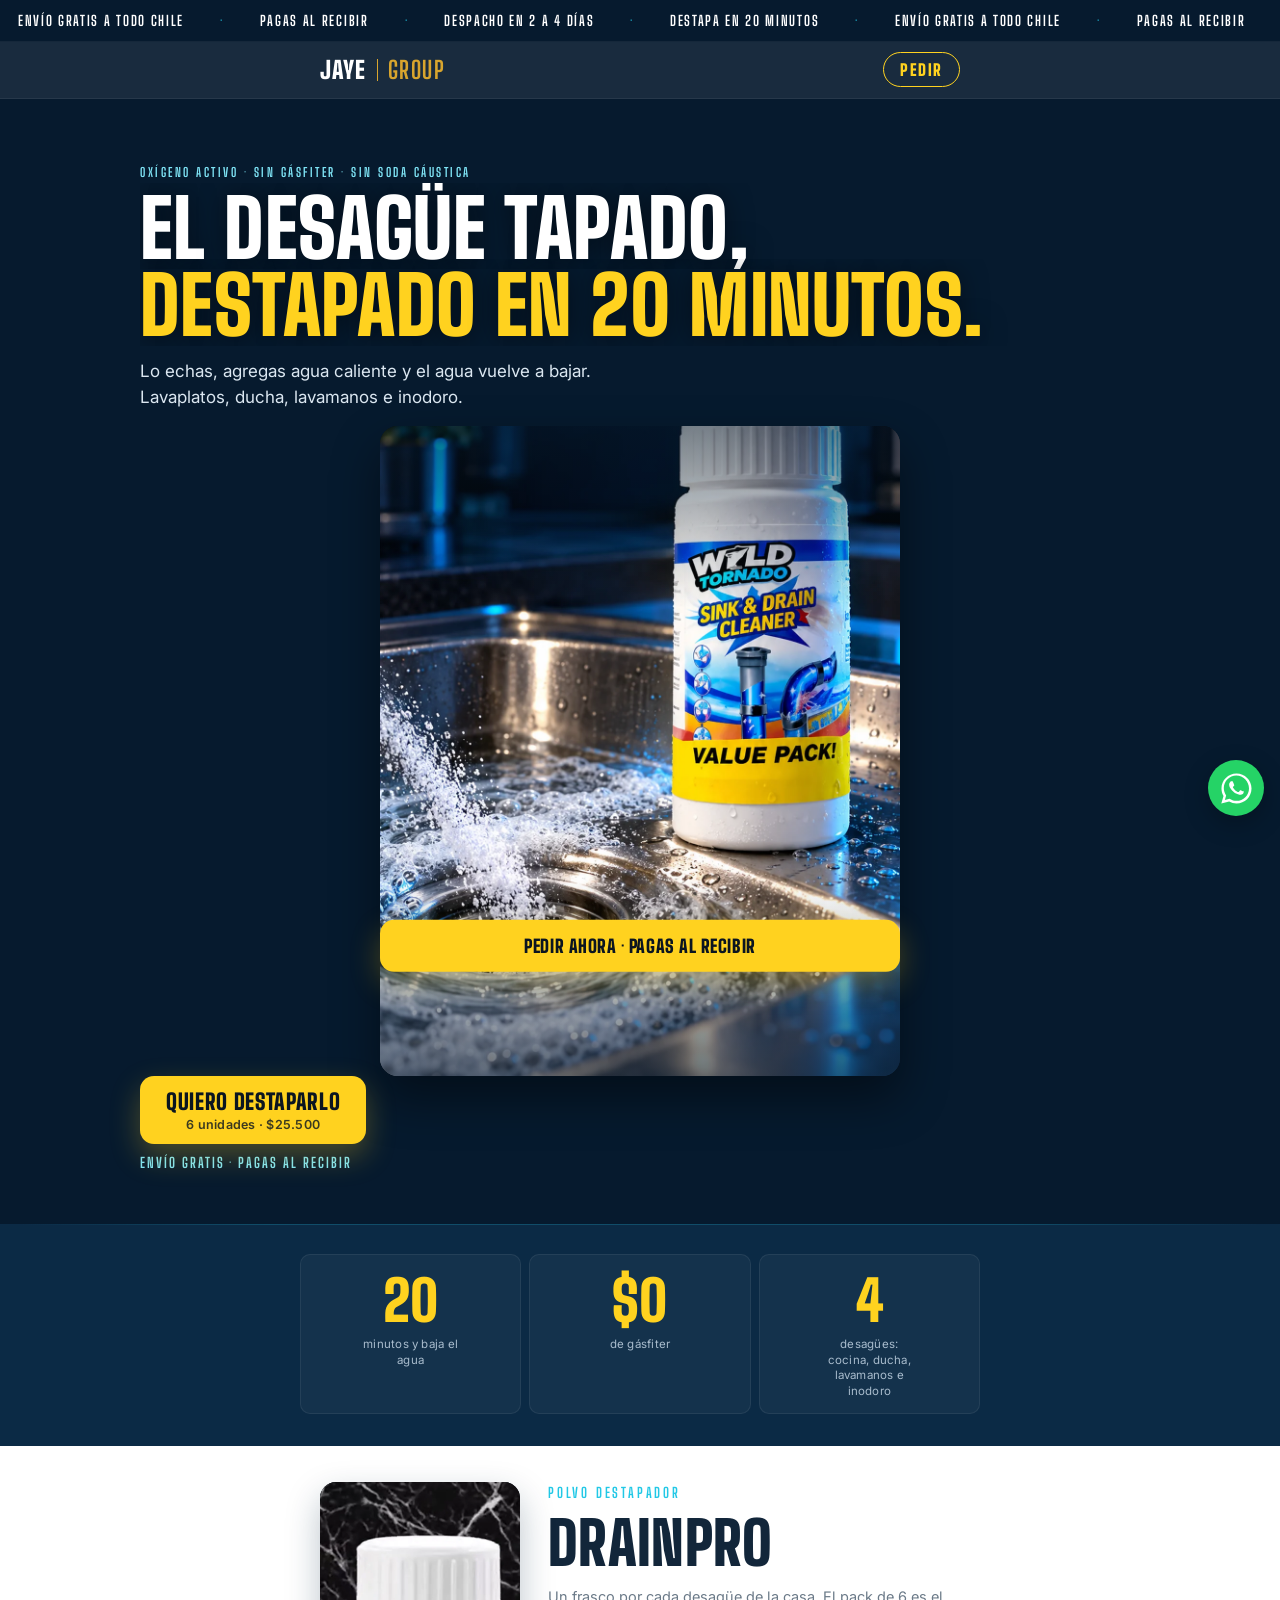
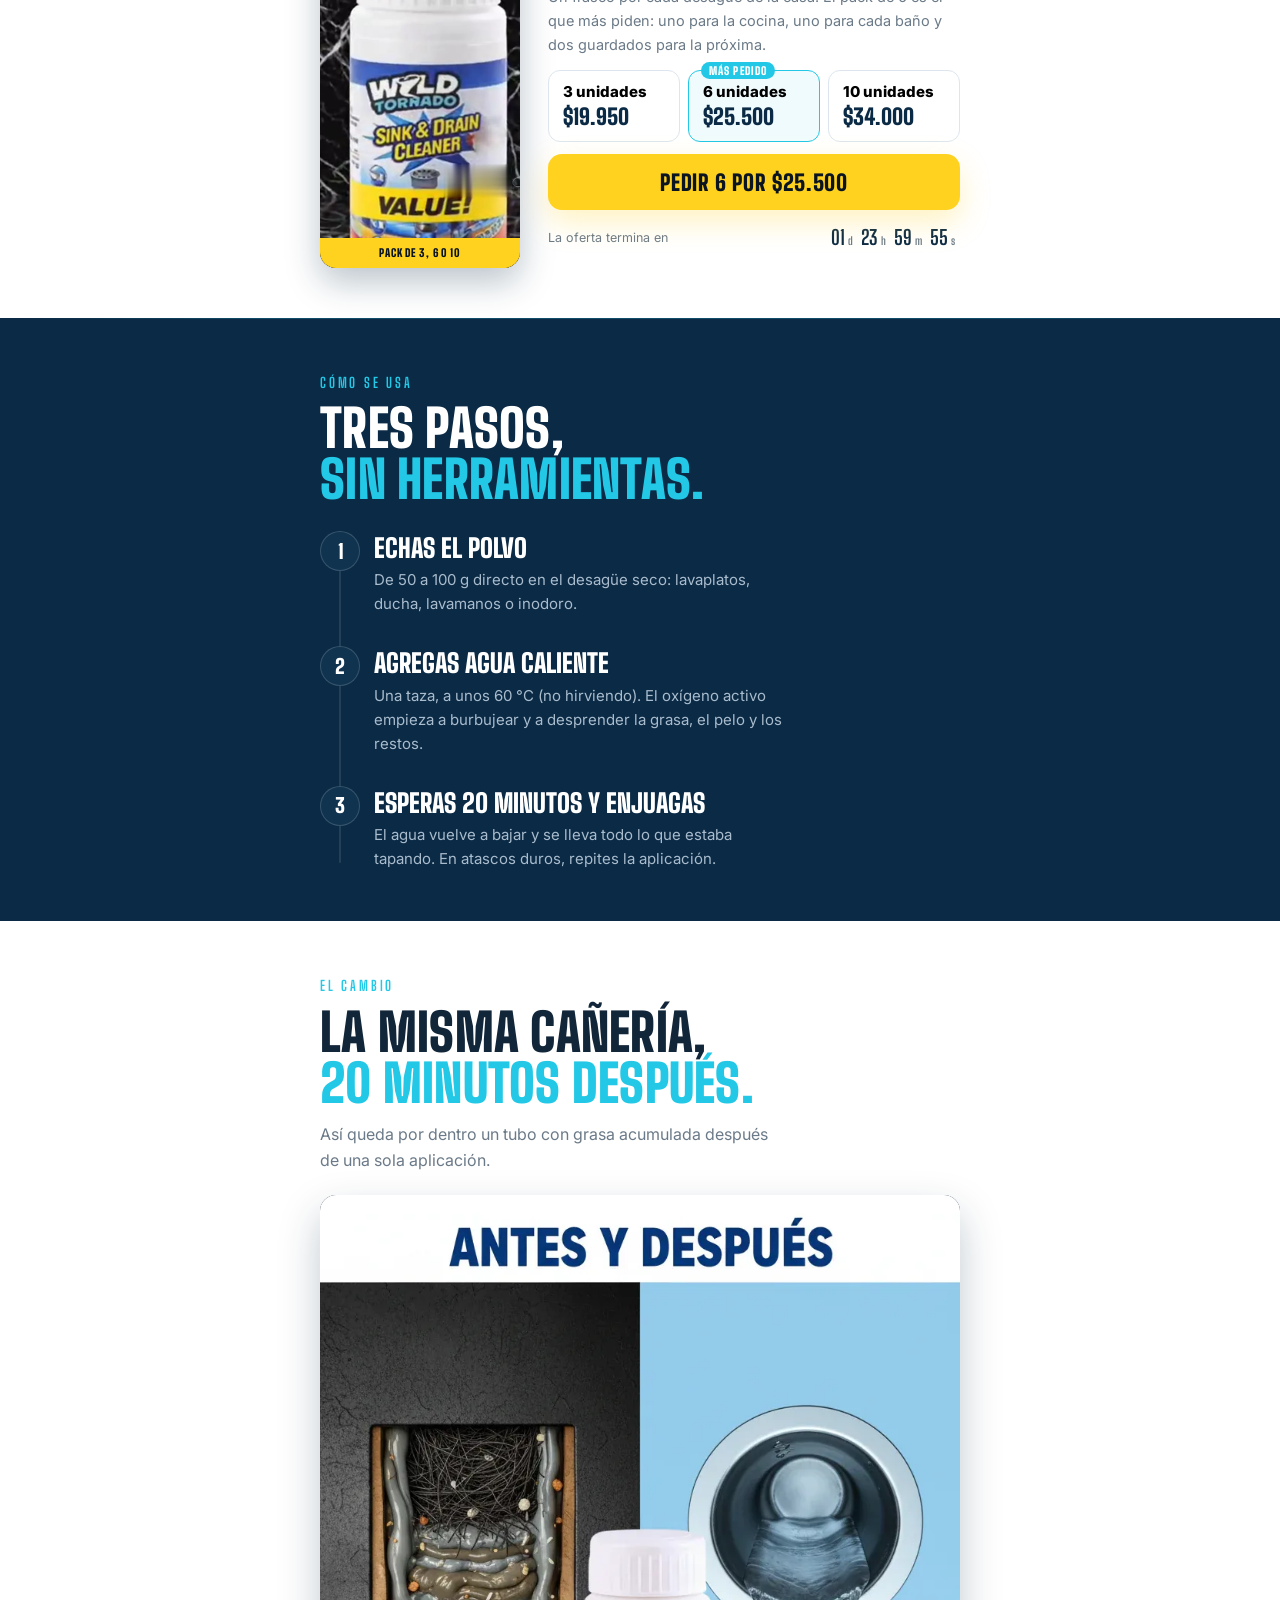
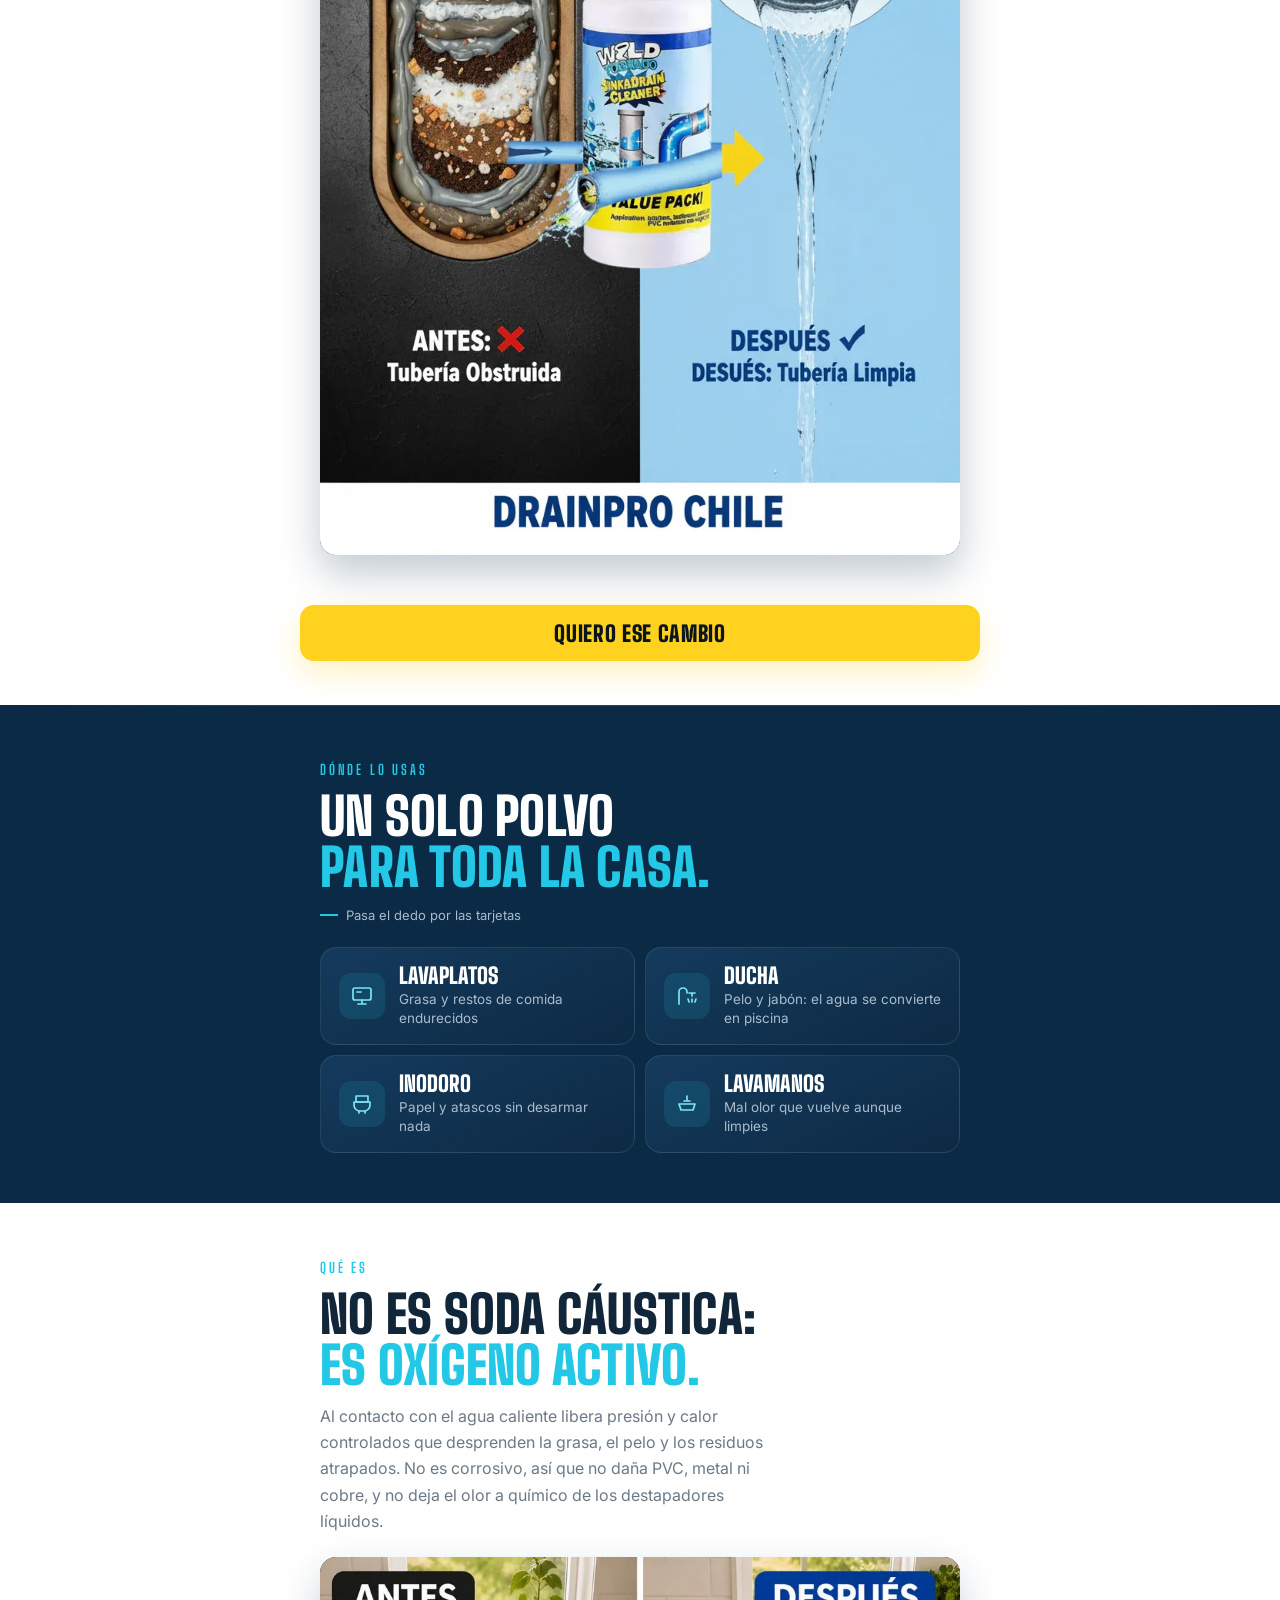
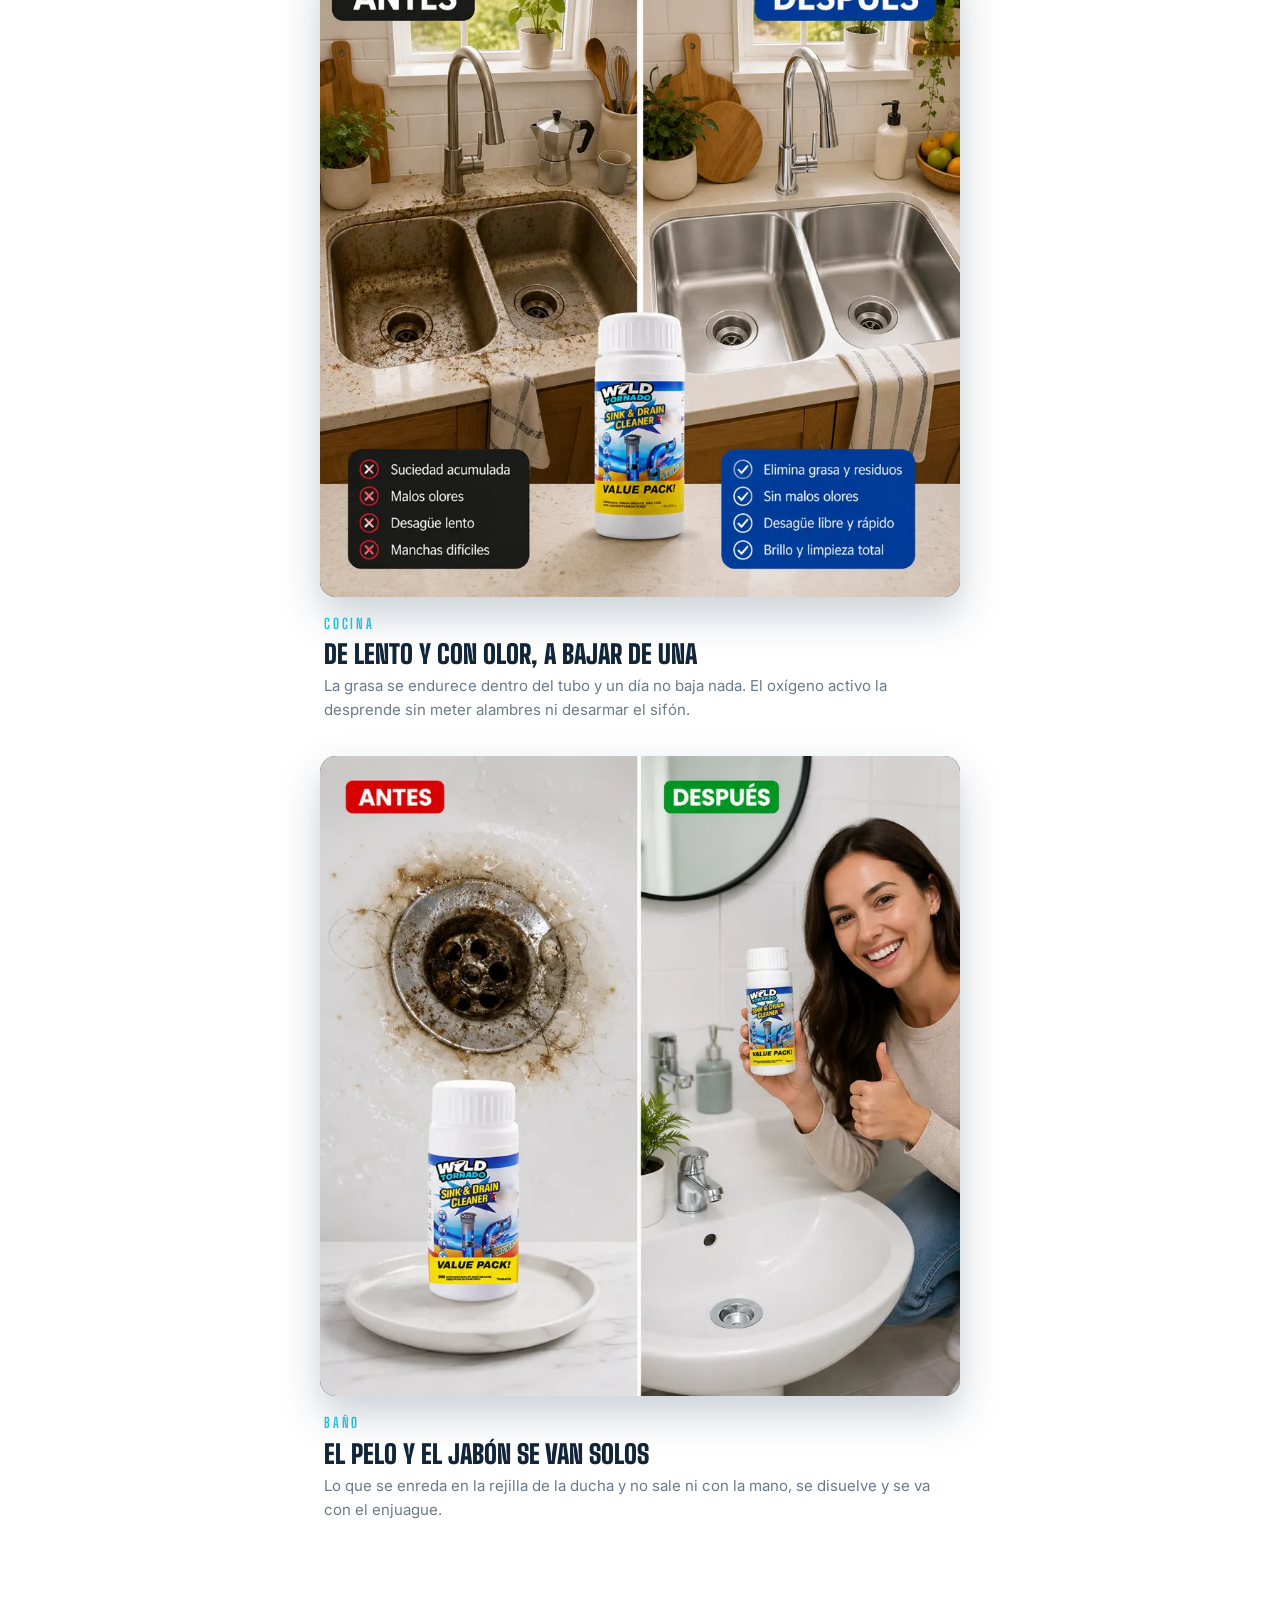
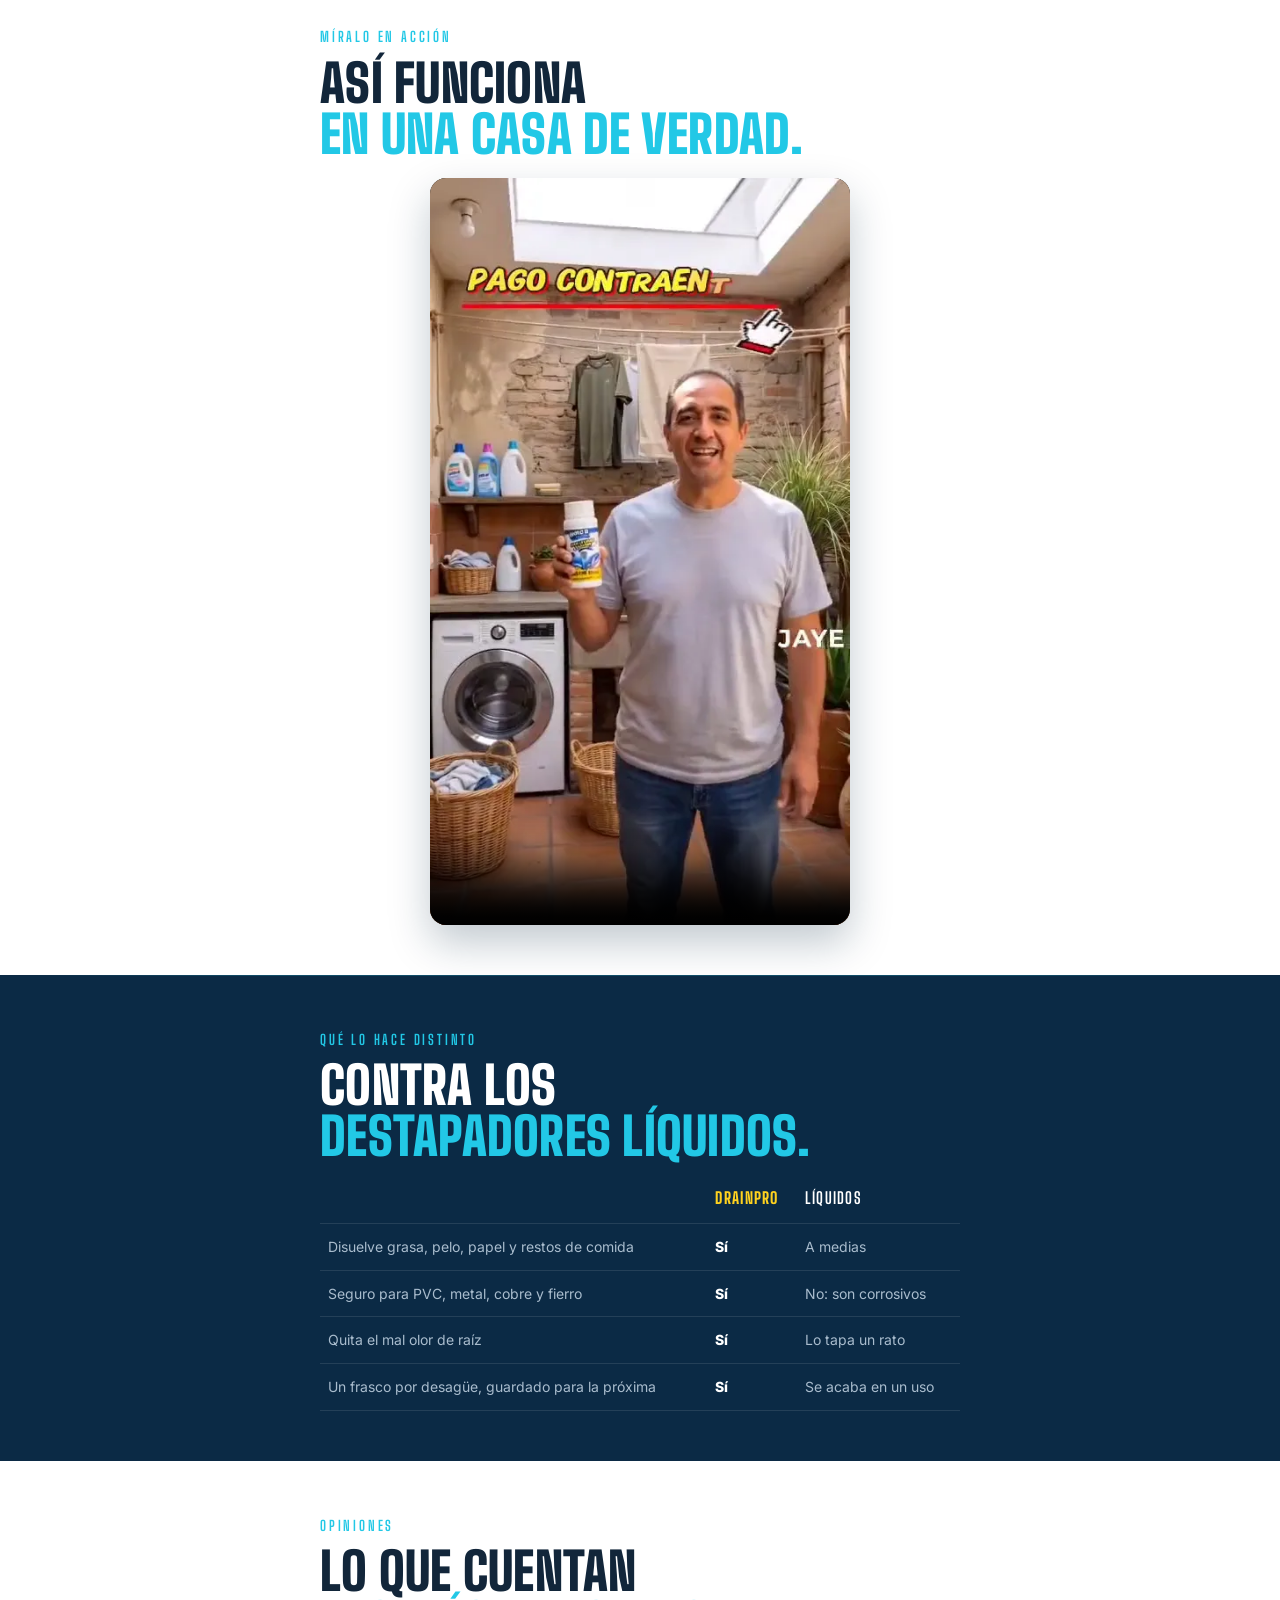
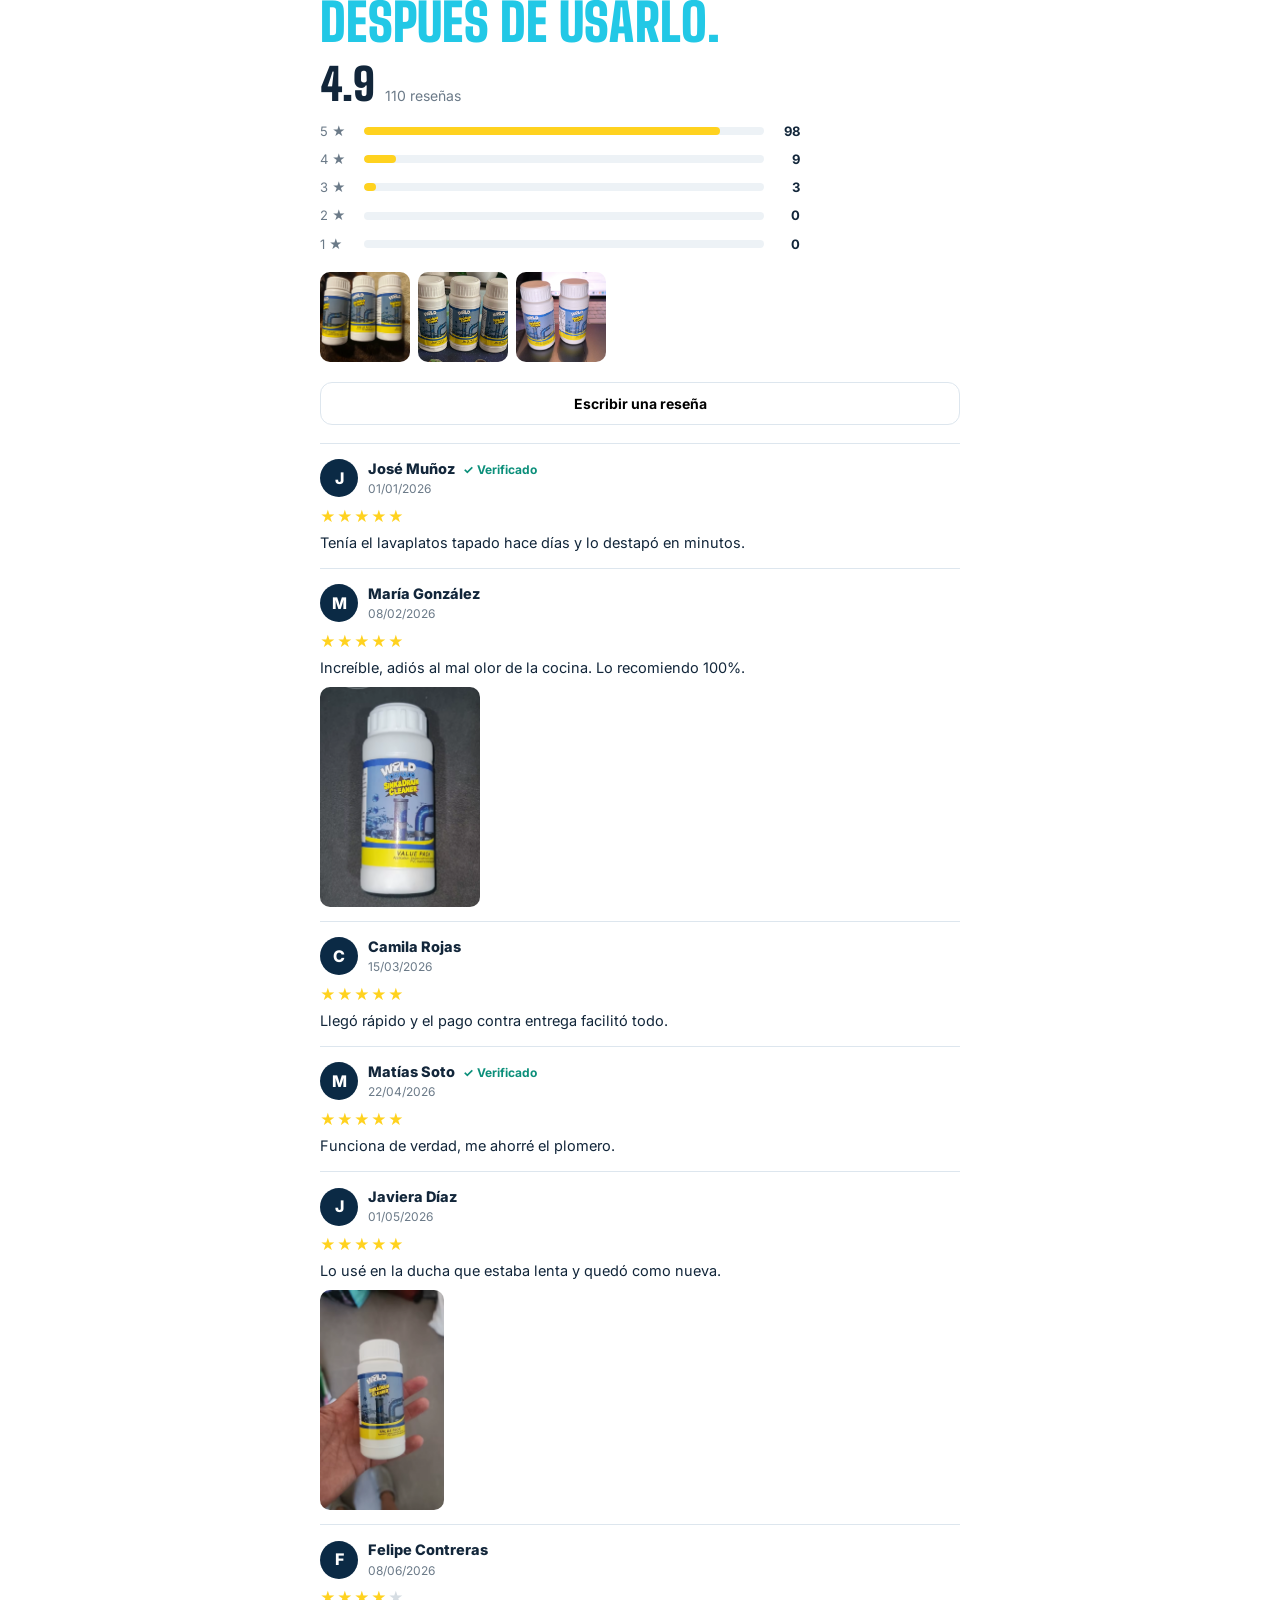
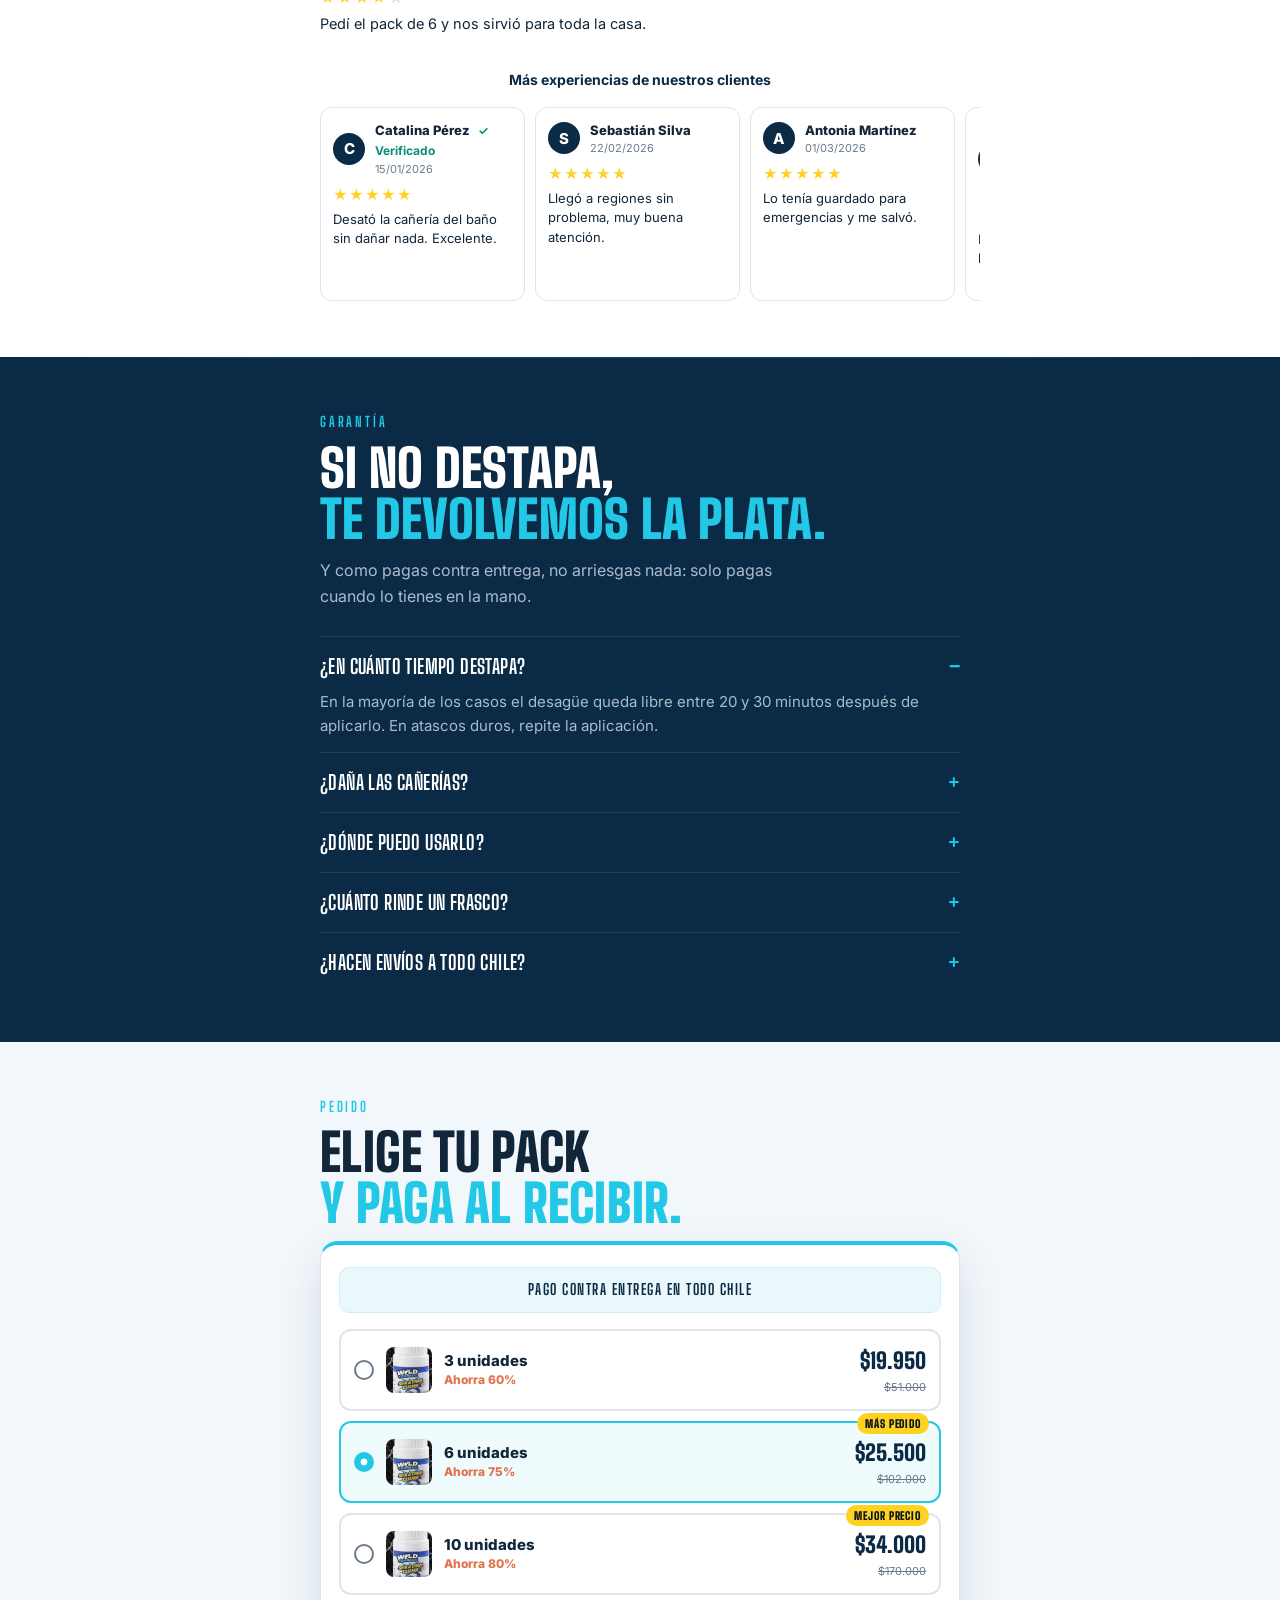
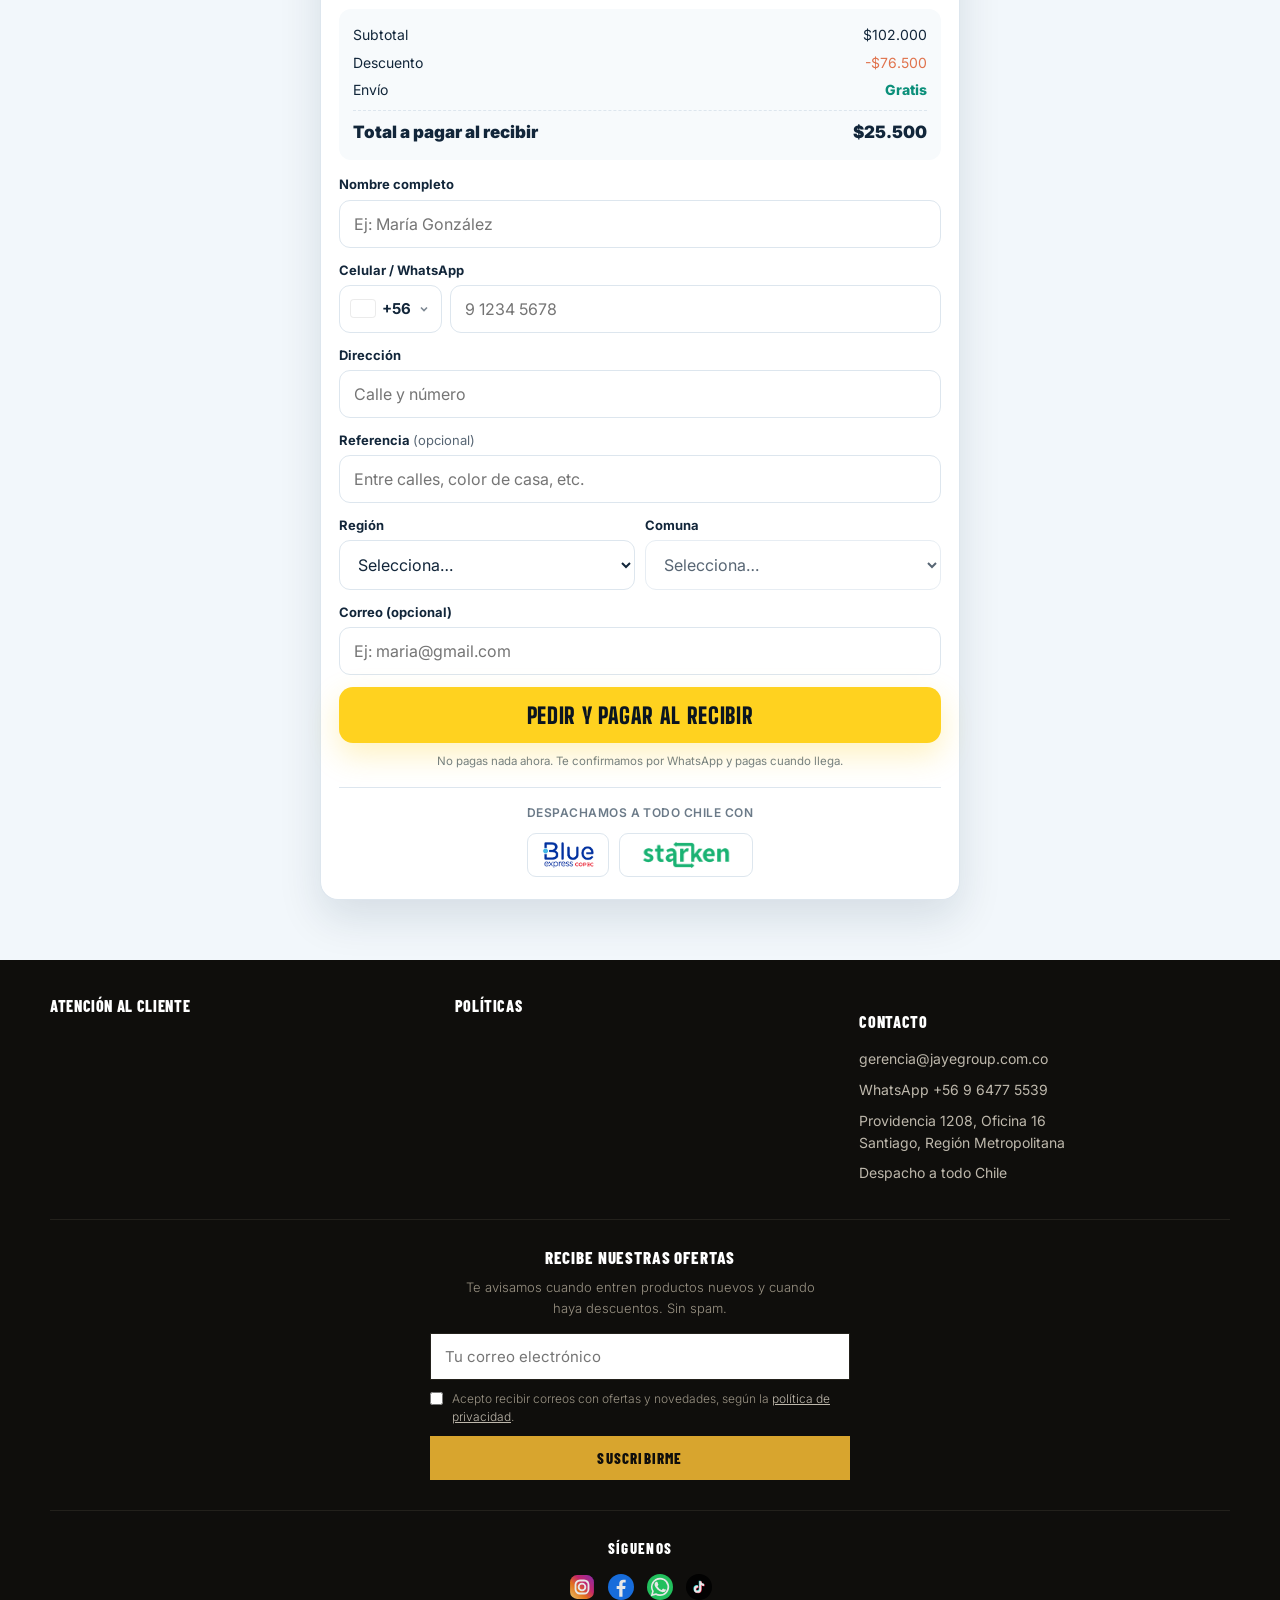
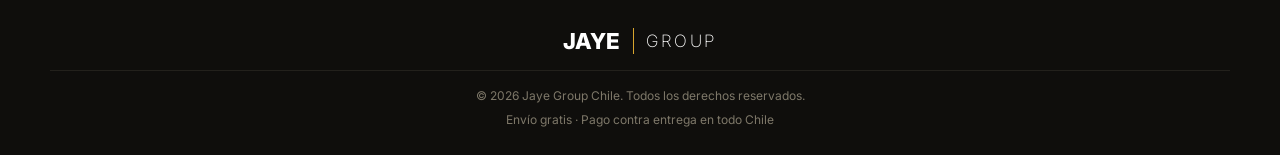
==== commit 91890526: "Polvo: hero con imagen nueva (mas pequena), video del senor recortado a 7,5 s Co-Authored-By: Claude" ====
--- a/index.html
+++ b/index.html
@@ -11,7 +11,7 @@
 <link rel="preconnect" href="https://fonts.googleapis.com">
 <link rel="preconnect" href="https://fonts.gstatic.com" crossorigin>
 <link href="https://fonts.googleapis.com/css2?family=Big+Shoulders+Display:wght@700;900&family=Barlow+Condensed:wght@800&family=Inter:wght@200;300;400;600;800&display=swap" rel="stylesheet">
-<link rel="stylesheet" href="style.css?v=22">
+<link rel="stylesheet" href="style.css?v=24">
 <!-- Meta Pixel -->
 <script>
 !function(f,b,e,v,n,t,s){if(f.fbq)return;n=f.fbq=function(){n.callMethod?n.callMethod.apply(n,arguments):n.queue.push(arguments)};if(!f._fbq)f._fbq=n;n.push=n;n.loaded=!0;n.version='2.0';n.queue=[];t=b.createElement(e);t.async=!0;t.src=v;s=b.getElementsByTagName(e)[0];s.parentNode.insertBefore(t,s)}(window,document,'script','https://connect.facebook.net/en_US/fbevents.js');
@@ -50,11 +50,6 @@
 
 <!-- HERO: video a sangre, letras arriba en cascada -->
 <section class="dp-hero" id="inicio">
-  <video class="dp-video" autoplay muted loop playsinline preload="none" poster="img/dp-hero-poster.webp?v=1"
-    aria-label="El polvo cae al desagüe, burbujea y el agua se va limpia">
-    <source src="img/dp-hero.mp4?v=1" type="video/mp4">
-  </video>
-  <div class="dp-vineta" aria-hidden="true"></div>
   <div class="dp-burbujas" aria-hidden="true"></div>
   <div class="dp-sobre">
     <span class="dp-rot dp-casc" style="--d:.1s">Oxígeno activo · sin gásfiter · sin soda cáustica</span>
@@ -63,12 +58,17 @@
       <span class="dp-ln"><em><span class="dp-pal" style="--d:.55s">destapado</span> <span class="dp-pal" style="--d:.64s">en</span> <span class="dp-pal" style="--d:.73s">20</span> <span class="dp-pal" style="--d:.82s">minutos.</span></em></span>
     </h1>
     <p class="dp-frase dp-casc" style="--d:1s">Lo echas, agregas agua caliente y el agua vuelve a bajar. Lavaplatos, ducha, lavamanos e inodoro.</p>
+  </div>
+  <div class="dp-hero-foto dp-casc" style="--d:.6s">
+    <img src="img/dp-hero.webp?v=2" alt="Frasco de DRAINPRO, polvo destapador de cañerías" width="1080" height="1350" fetchpriority="high">
+    <span class="dp-hero-velo" aria-hidden="true"></span>
+  </div>
+  <div class="dp-sobre dp-hero-pie">
     <div class="dp-hero-cta dp-casc" style="--d:1.15s">
       <button class="dp-btn" data-scroll="#pedido" data-qty="6">Quiero destaparlo <span>6 unidades · $25.500</span></button>
       <span class="dp-hero-nota">Envío gratis · pagas al recibir</span>
     </div>
   </div>
-  <a class="dp-baja" href="#dp-cifras" aria-label="Bajar"><span></span></a>
 </section>
 
 <!-- CIFRAS -->
@@ -166,6 +166,20 @@
         <div class="dp-fi-foto"><img src="img/dp-antesdespues2.webp?v=1" alt="Antes y después: desagüe de ducha atascado con pelo y el mismo desagüe limpio" width="900" height="900" loading="lazy"><span class="dp-telon dp-t1"></span><span class="dp-telon dp-t2"></span></div>
         <figcaption><span class="dp-rot">Baño</span><b>El pelo y el jabón se van solos</b><p>Lo que se enreda en la rejilla de la ducha y no sale ni con la mano, se disuelve y se va con el enjuague.</p></figcaption>
       </figure>
+    </div>
+  </div>
+</section>
+
+<!-- VIDEO DEL PRODUCTO (el mismo de la página anterior, comprimido de 9 MB a 2,7 MB) -->
+<section class="dp-sec dp-video-sec">
+  <div class="wrap">
+    <span class="dp-rot">Míralo en acción</span>
+    <h2 class="dp-h2">Así funciona <em>en una casa de verdad.</em></h2>
+    <div class="dp-video-caja dp-rev">
+      <video class="dp-video-prod" autoplay muted loop playsinline controls preload="metadata" poster="img/dp-producto-poster.webp?v=1">
+        <source src="img/dp-producto.mp4?v=1" type="video/mp4">
+        Tu navegador no soporta el video.
+      </video>
     </div>
   </div>
 </section>
@@ -424,6 +438,6 @@
 <script>document.getElementById('year').textContent=new Date().getFullYear();</script>
 <script src="chile-regiones.js?v=3"></script>
 <script src="app.js?v=9"></script>
-<script src="dp.js?v=2"></script>
+<script src="dp.js?v=3"></script>
 </body>
 </html>
--- a/style.css
+++ b/style.css
@@ -57,32 +57,35 @@
 .dp-logo-g{color:#d8a52e;font-weight:700}
 .dp-head-cta{border:1.5px solid var(--amar);background:transparent;color:var(--amar);font-family:var(--disp);font-weight:900;font-size:16px;letter-spacing:.1em;text-transform:uppercase;padding:7px 16px;border-radius:999px;cursor:pointer}
 
-/* ---------- HERO ---------- */
-.dp-hero{position:relative;margin:0 calc(50% - var(--dp-vw,100vw)/2);width:var(--dp-vw,100vw);max-width:var(--dp-vw,100vw);min-height:92svh;overflow:hidden;background:var(--noche);border-radius:0}
-@supports not (min-height:92svh){.dp-hero{min-height:92vh}}
-.dp-video{position:absolute;inset:0;width:100%;height:100%;object-fit:cover;object-position:50% 70%;display:block;border-radius:0;z-index:0}
-.dp-vineta{position:absolute;inset:0;z-index:1;pointer-events:none;background:linear-gradient(to bottom,rgba(6,26,46,.96) 0%,rgba(6,26,46,.84) 30%,rgba(6,26,46,.45) 52%,rgba(6,26,46,0) 70%,rgba(6,26,46,.55) 100%)}
-.dp-burbujas{position:absolute;left:0;right:0;top:30%;bottom:0;z-index:2;pointer-events:none}
+/* ---------- HERO: letras arriba, foto mas pequena debajo (26-09 James: "la imagen es mas pequena") ---------- */
+.dp-hero{position:relative;overflow:hidden;background:var(--noche);padding:34px 0 30px;border-radius:0}
+.dp-burbujas{position:absolute;left:0;right:0;top:20%;bottom:0;z-index:0;pointer-events:none}
 .dp-burbujas i{position:absolute;bottom:-10px;left:var(--x);width:6px;height:6px;border-radius:50%;border:1.5px solid rgba(126,227,245,.9);background:rgba(126,227,245,.15);opacity:0;animation:dp-sube var(--t) linear var(--r) infinite}
 @keyframes dp-sube{0%{opacity:0;transform:translate3d(0,0,0) scale(var(--s))}10%{opacity:.9}100%{opacity:0;transform:translate3d(12px,-60vh,0) scale(calc(var(--s)*.6))}}
-.dp-sobre{position:relative;z-index:4;padding:44px 22px 0}
+.dp-sobre{position:relative;z-index:2;padding:0 22px}
 .dp-hero .dp-rot{color:var(--cian2);font-size:12.5px}
-.dp-h1{margin:0 0 14px;font-family:var(--disp);font-weight:900;font-size:clamp(46px,13.6vw,88px);line-height:.9;letter-spacing:.005em;text-transform:uppercase;color:#fff;text-shadow:0 2px 26px rgba(0,0,0,.5)}
+.dp-h1{margin:0 0 12px;font-family:var(--disp);font-weight:900;font-size:clamp(44px,12.4vw,80px);line-height:.9;letter-spacing:.005em;text-transform:uppercase;color:#fff;text-shadow:0 2px 26px rgba(0,0,0,.5)}
 .dp-h1 .dp-ln{display:block;overflow:hidden;padding:.12em 0 .06em;margin-top:-.12em}
 .dp-h1 .dp-pal{display:inline-block}
 .dp-h1 em{font-style:normal;color:var(--amar)}
-.dp-frase{margin:0 0 18px;max-width:31ch;font-size:15px;line-height:1.55;color:#dbe7f1;text-shadow:0 2px 14px rgba(0,0,0,.6)}
+.dp-frase{margin:0 0 16px;max-width:34ch;font-size:15px;line-height:1.55;color:#dbe7f1}
+.dp-hero-foto{position:relative;z-index:1;margin:0 22px;border-radius:18px;overflow:hidden;background:#0b1520;box-shadow:0 22px 48px rgba(0,0,0,.45);max-width:520px}
+.dp-hero-foto img{width:100%;height:auto;aspect-ratio:4/5;object-fit:cover;object-position:center;display:block}
+.dp-hero-velo{position:absolute;inset:0;pointer-events:none;background:linear-gradient(to bottom,rgba(6,26,46,.55) 0%,rgba(6,26,46,0) 28%,rgba(6,26,46,0) 70%,rgba(6,26,46,.6) 100%)}
+.dp-hero-pie{padding-top:18px}
 .dp-hero-cta{display:flex;flex-direction:column;align-items:flex-start;gap:8px}
 .dp-hero-nota{font-family:var(--disp);font-size:14px;font-weight:700;letter-spacing:.14em;text-transform:uppercase;color:var(--cian2)}
-.dp-baja{position:absolute;left:50%;bottom:22px;z-index:4;width:26px;height:40px;margin-left:-13px;border:1.5px solid rgba(255,255,255,.55);border-radius:14px}
-.dp-baja span{position:absolute;left:50%;top:8px;width:4px;height:8px;margin-left:-2px;border-radius:2px;background:#fff;animation:dp-baja 1.8s var(--ease) infinite}
-@keyframes dp-baja{0%{transform:translateY(0);opacity:1}70%{transform:translateY(14px);opacity:0}100%{transform:translateY(0);opacity:0}}
 /* cascada (solo si dp.js puso .dp-arranca) */
 .dp-arranca .dp-h1 .dp-pal{transform:translateY(-115%);opacity:0}
 .dp-arranca .dp-casc{opacity:0;transform:translateY(12px)}
 .dp-listo .dp-h1 .dp-pal{transform:none;opacity:1;transition:transform .75s cubic-bezier(.3,1.35,.5,1) var(--d,0s),opacity .35s ease var(--d,0s)}
 .dp-listo .dp-casc{opacity:1;transform:none;transition:opacity .6s ease var(--d,0s),transform .6s var(--ease) var(--d,0s)}
-@media (min-width:820px){.dp-sobre{padding:72px 40px 0;max-width:1080px;margin:0 auto}.dp-frase{max-width:44ch;font-size:17px}}
+@media (min-width:820px){.dp-hero{padding:64px 0 50px}.dp-sobre{padding:0 40px;max-width:1080px;margin:0 auto}.dp-frase{max-width:44ch;font-size:17px}.dp-hero-foto{margin:0 auto}}
+
+/* ---------- video del producto ---------- */
+.dp-video-sec{background:#fff}
+.dp-video-caja{margin-top:18px;border-radius:16px;overflow:hidden;background:#000;box-shadow:0 18px 40px rgba(11,42,69,.25);max-width:420px;margin-left:auto;margin-right:auto}
+.dp-video-prod{width:100%;height:auto;aspect-ratio:478/850;display:block;object-fit:cover}
 
 /* ---------- cifras ---------- */
 .dp-cifras{padding:30px 20px 32px}
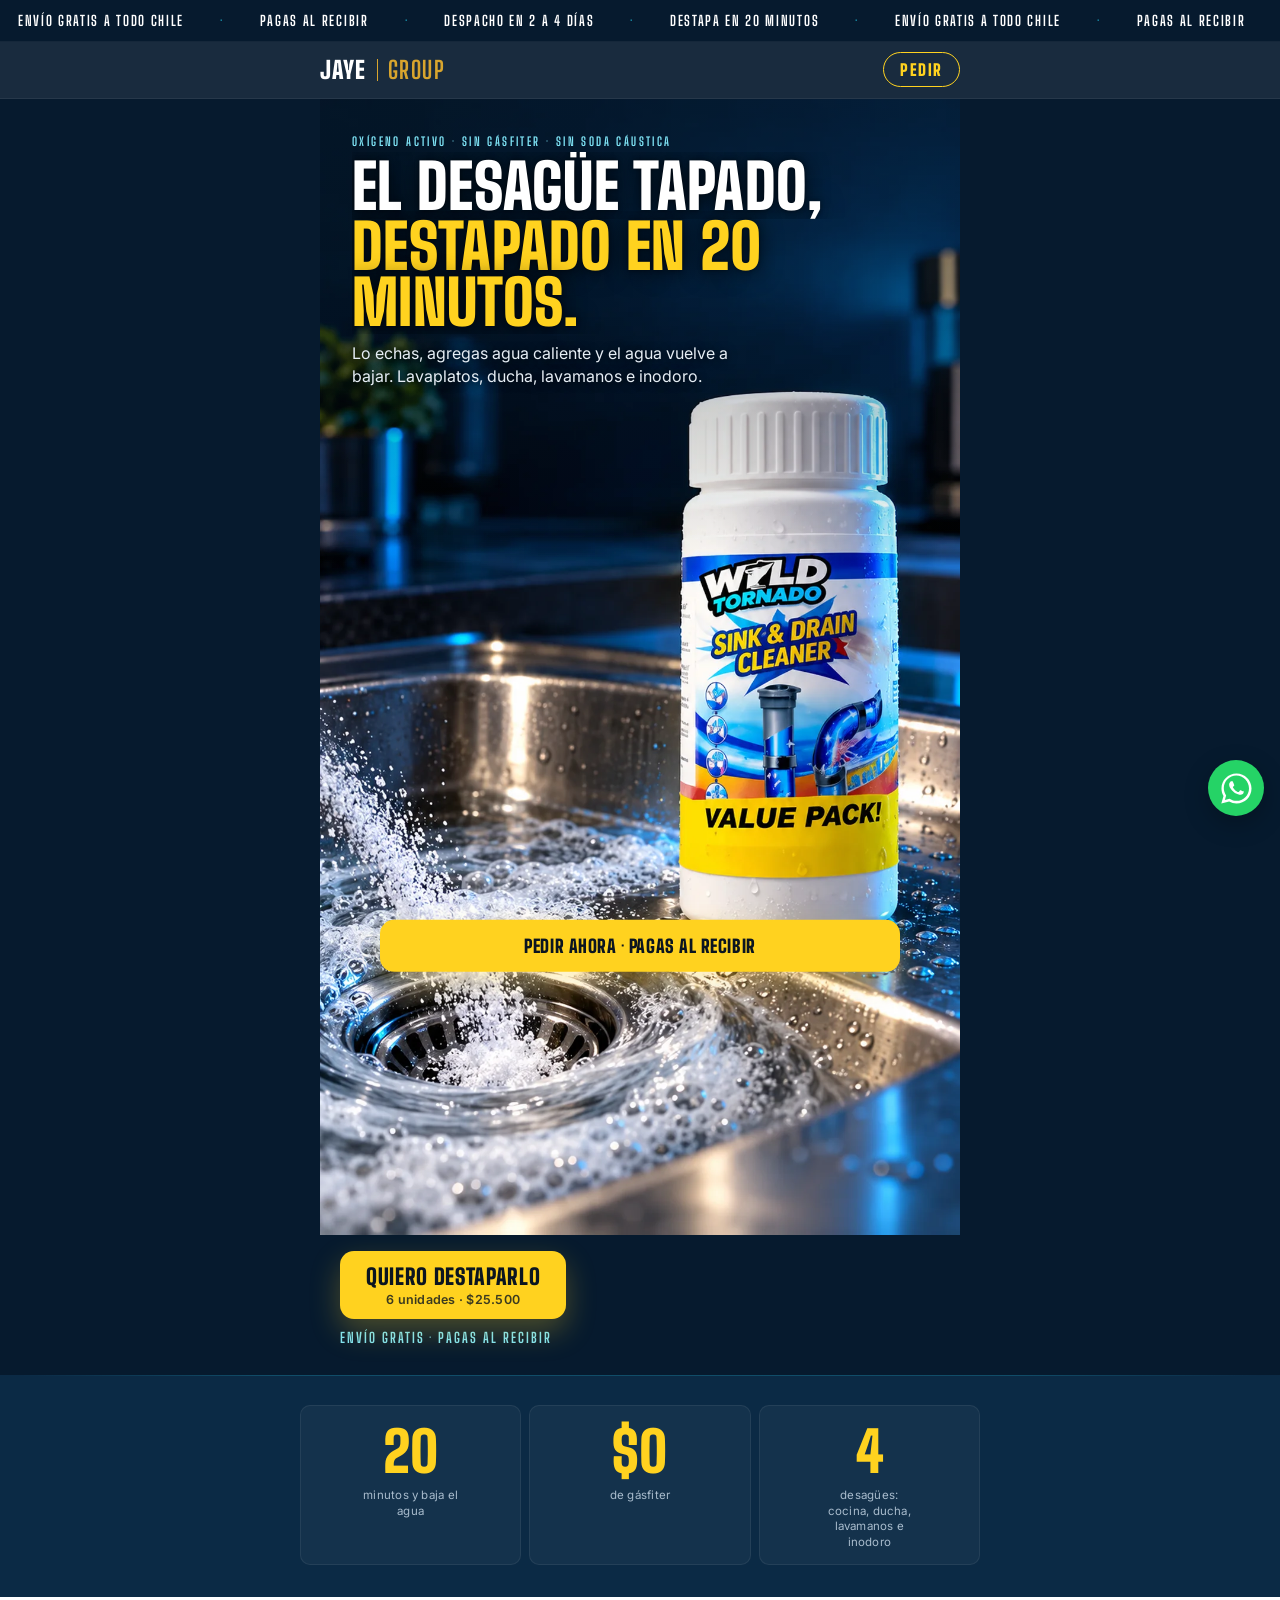
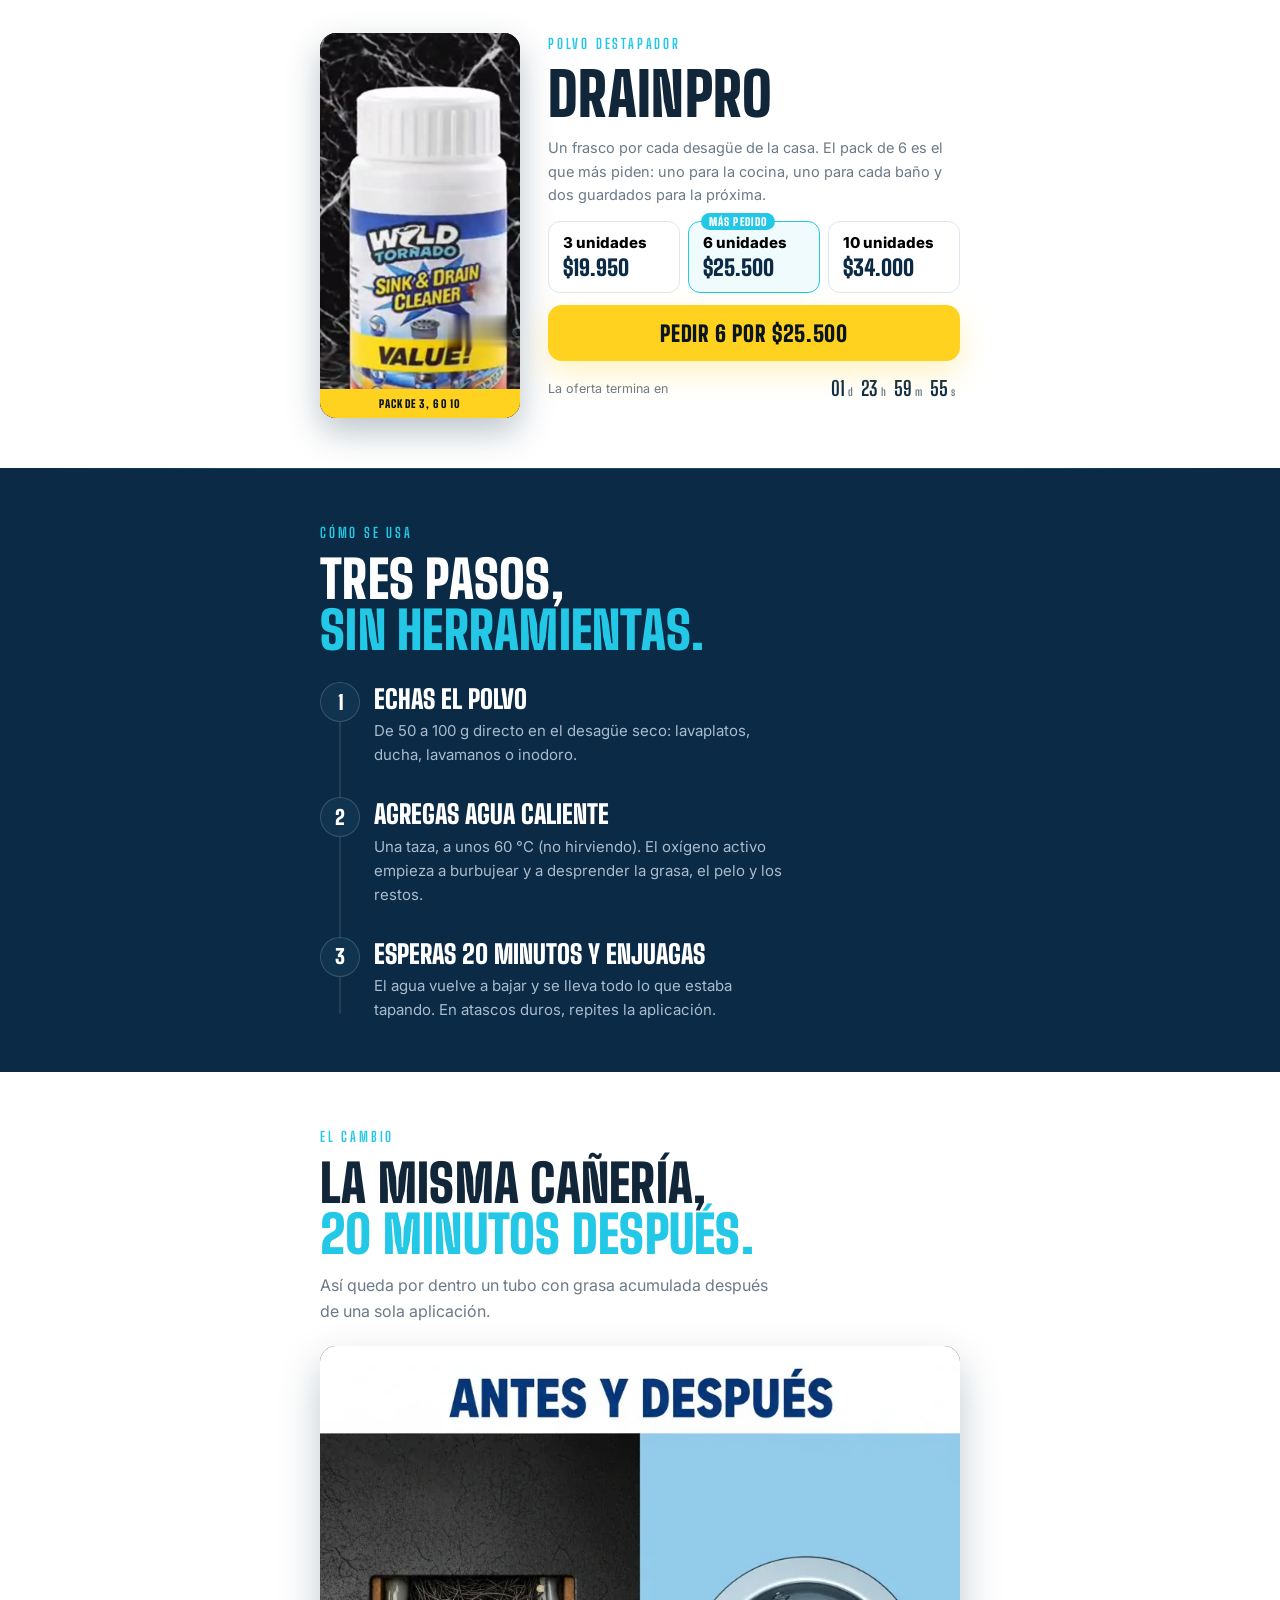
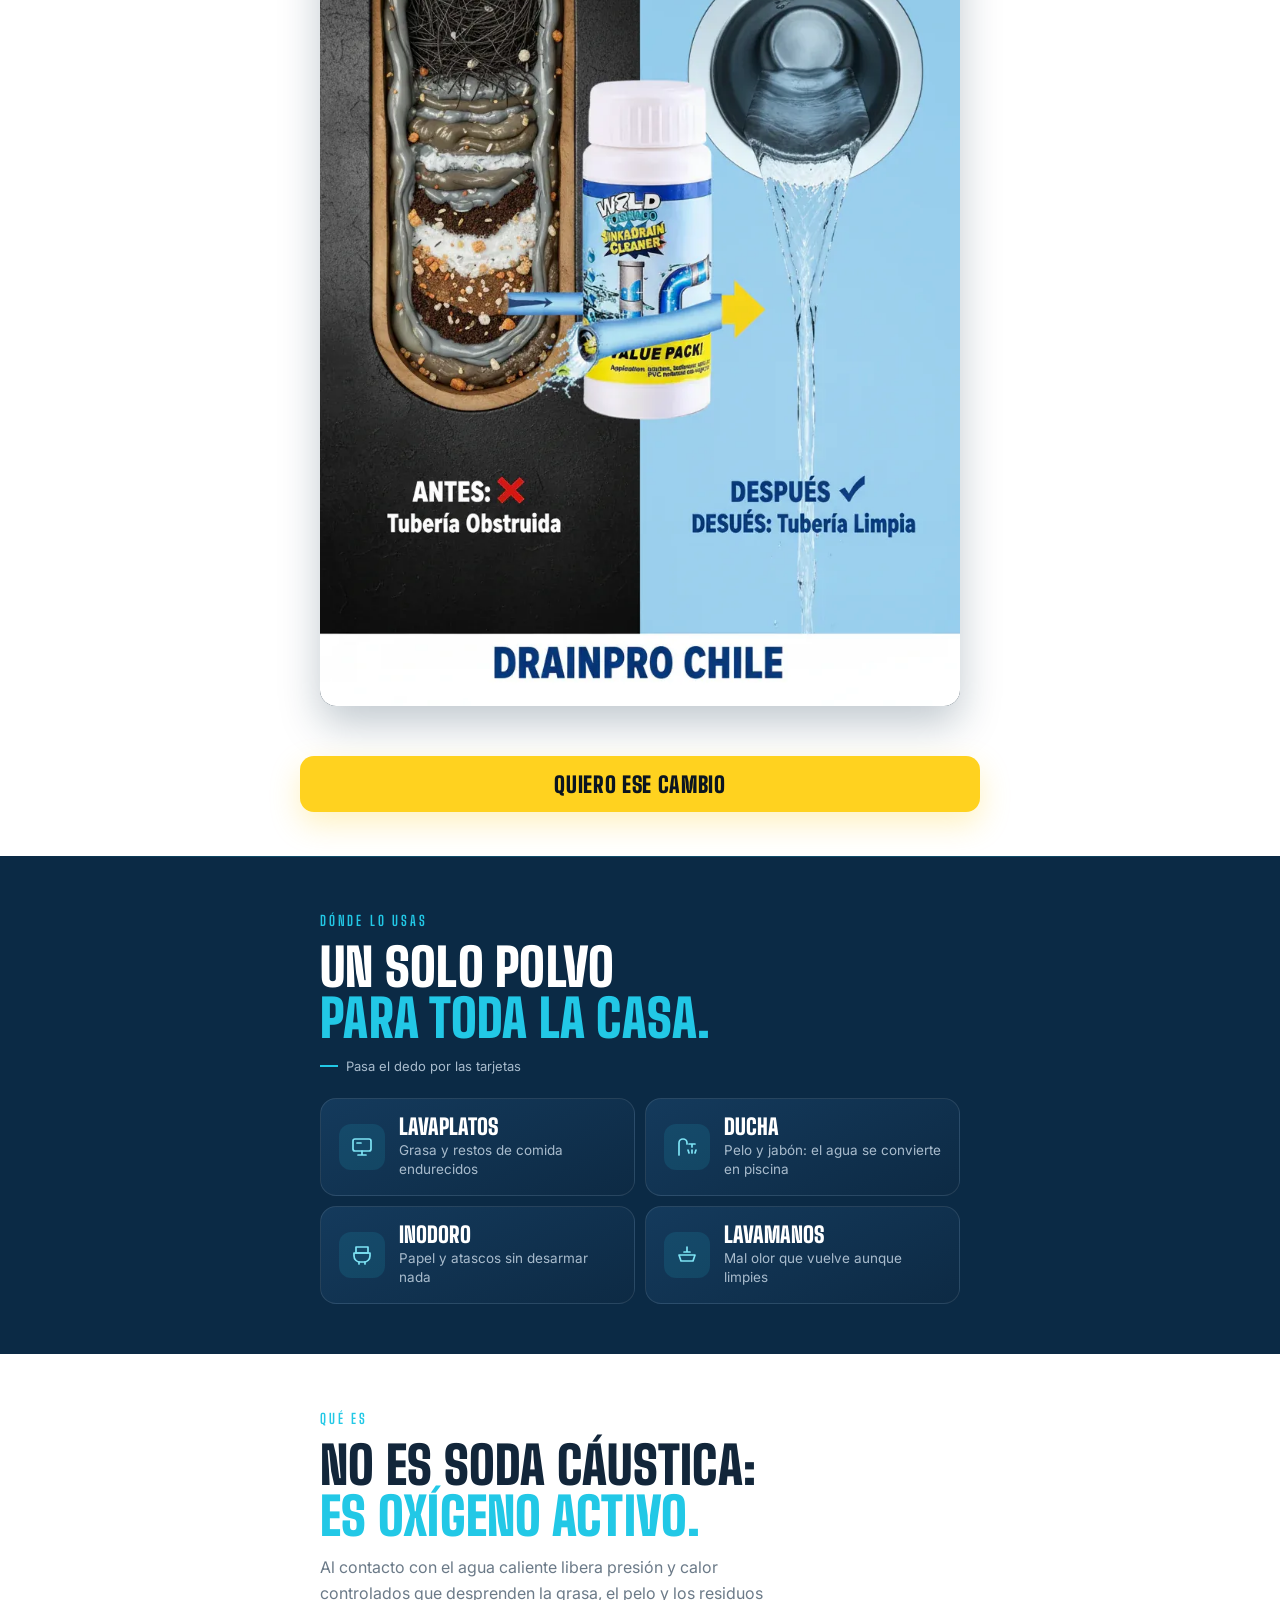
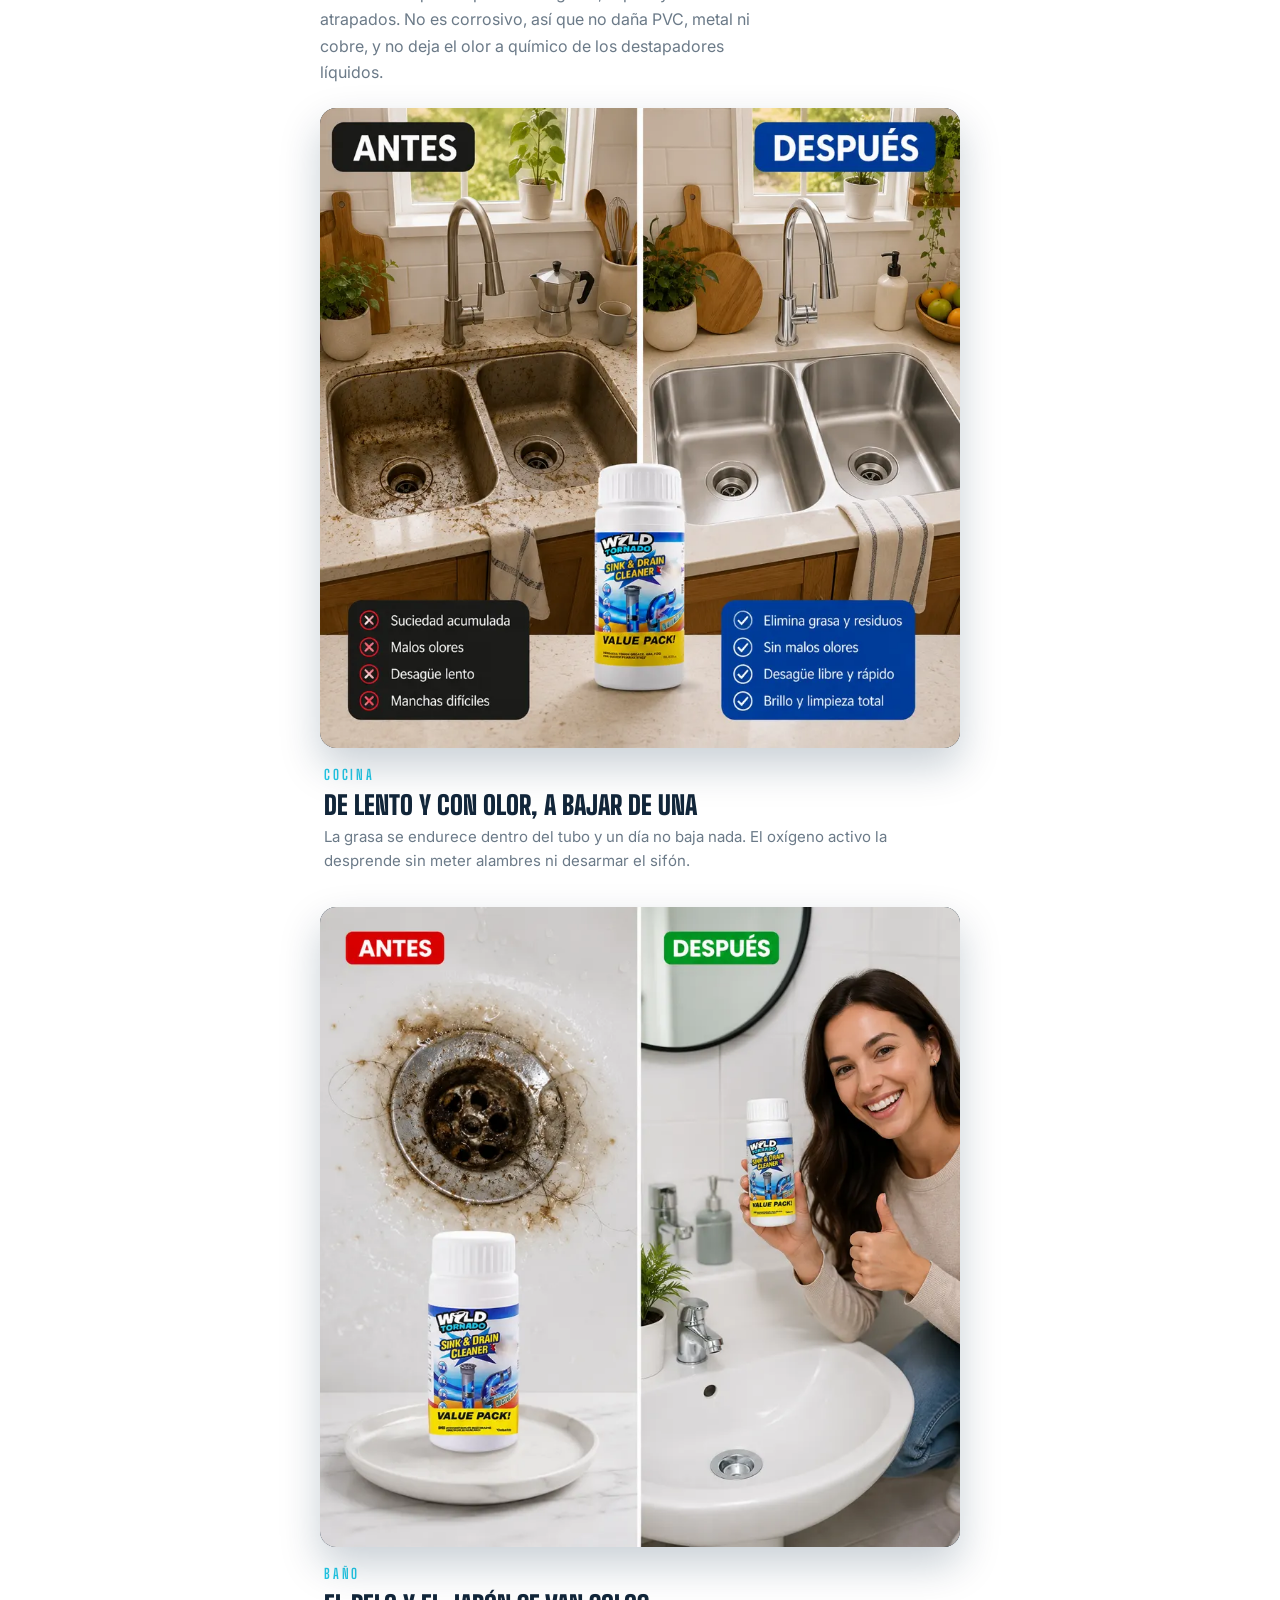
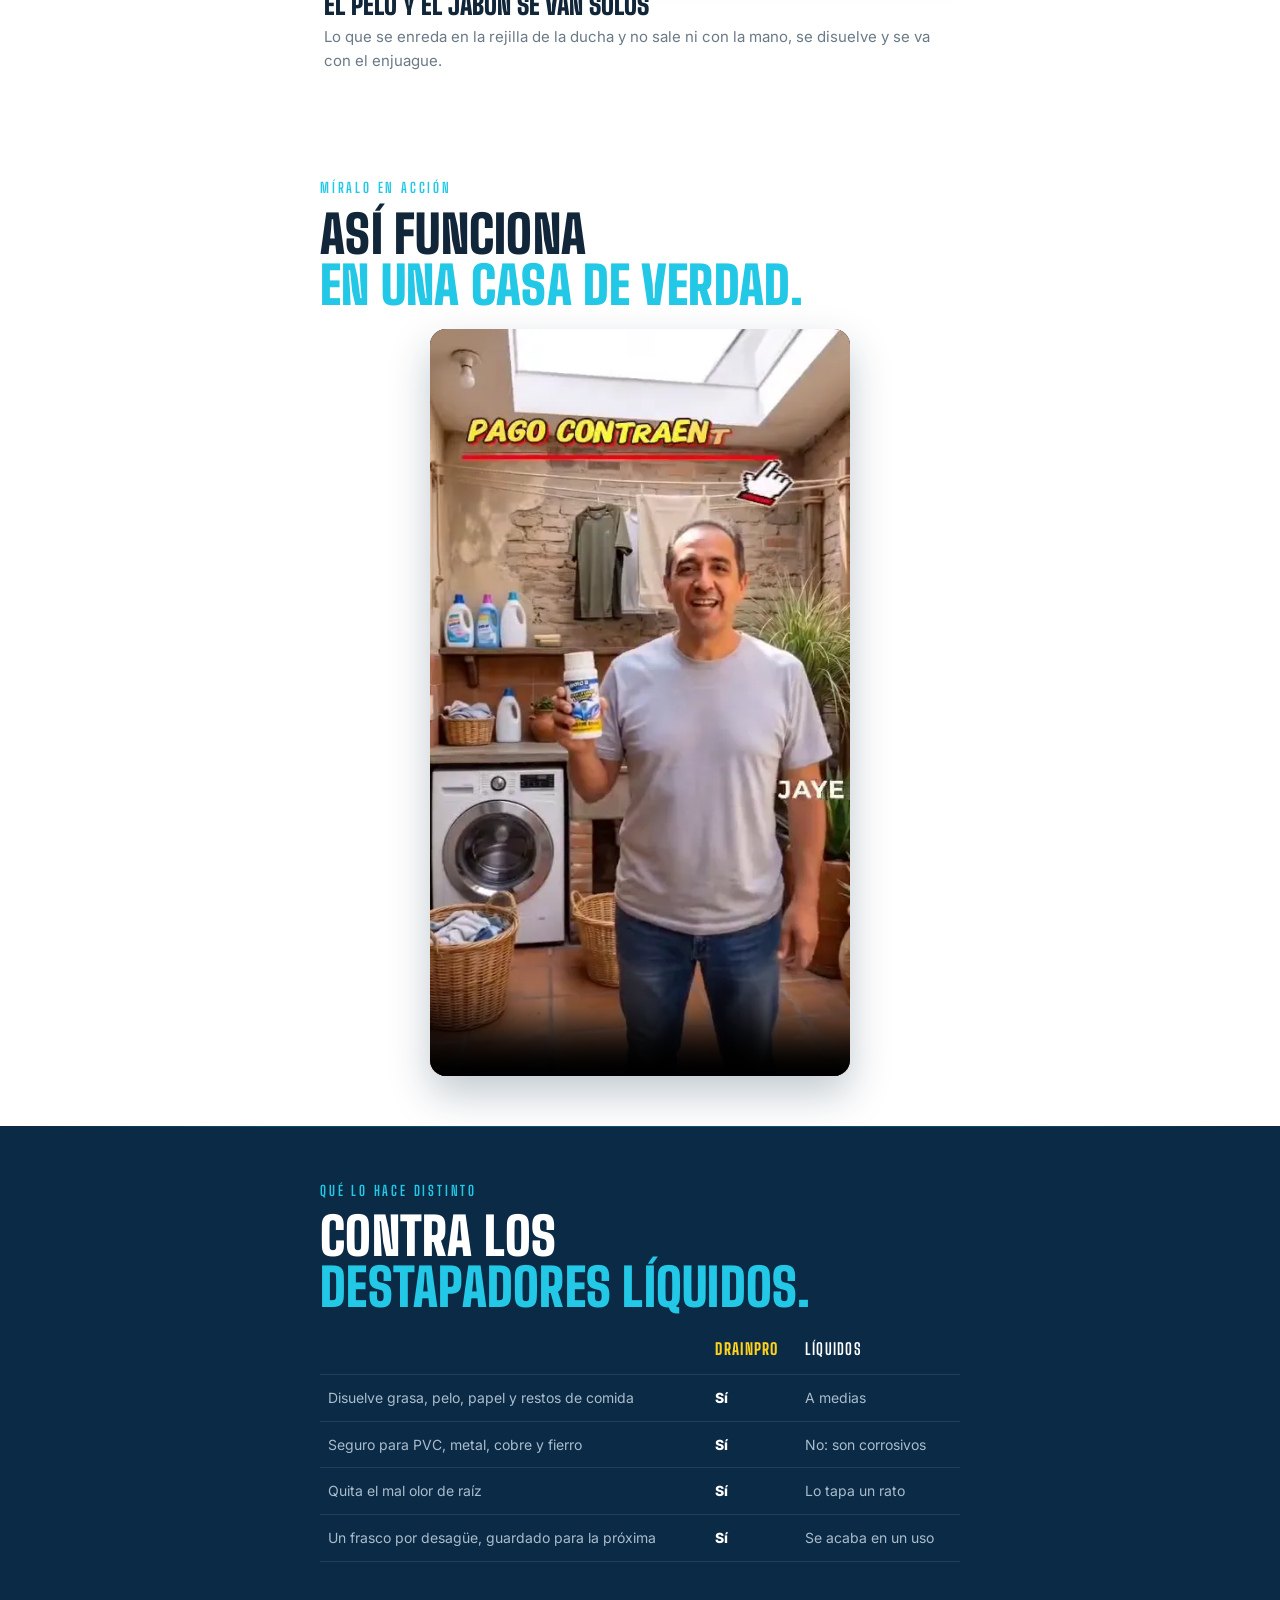
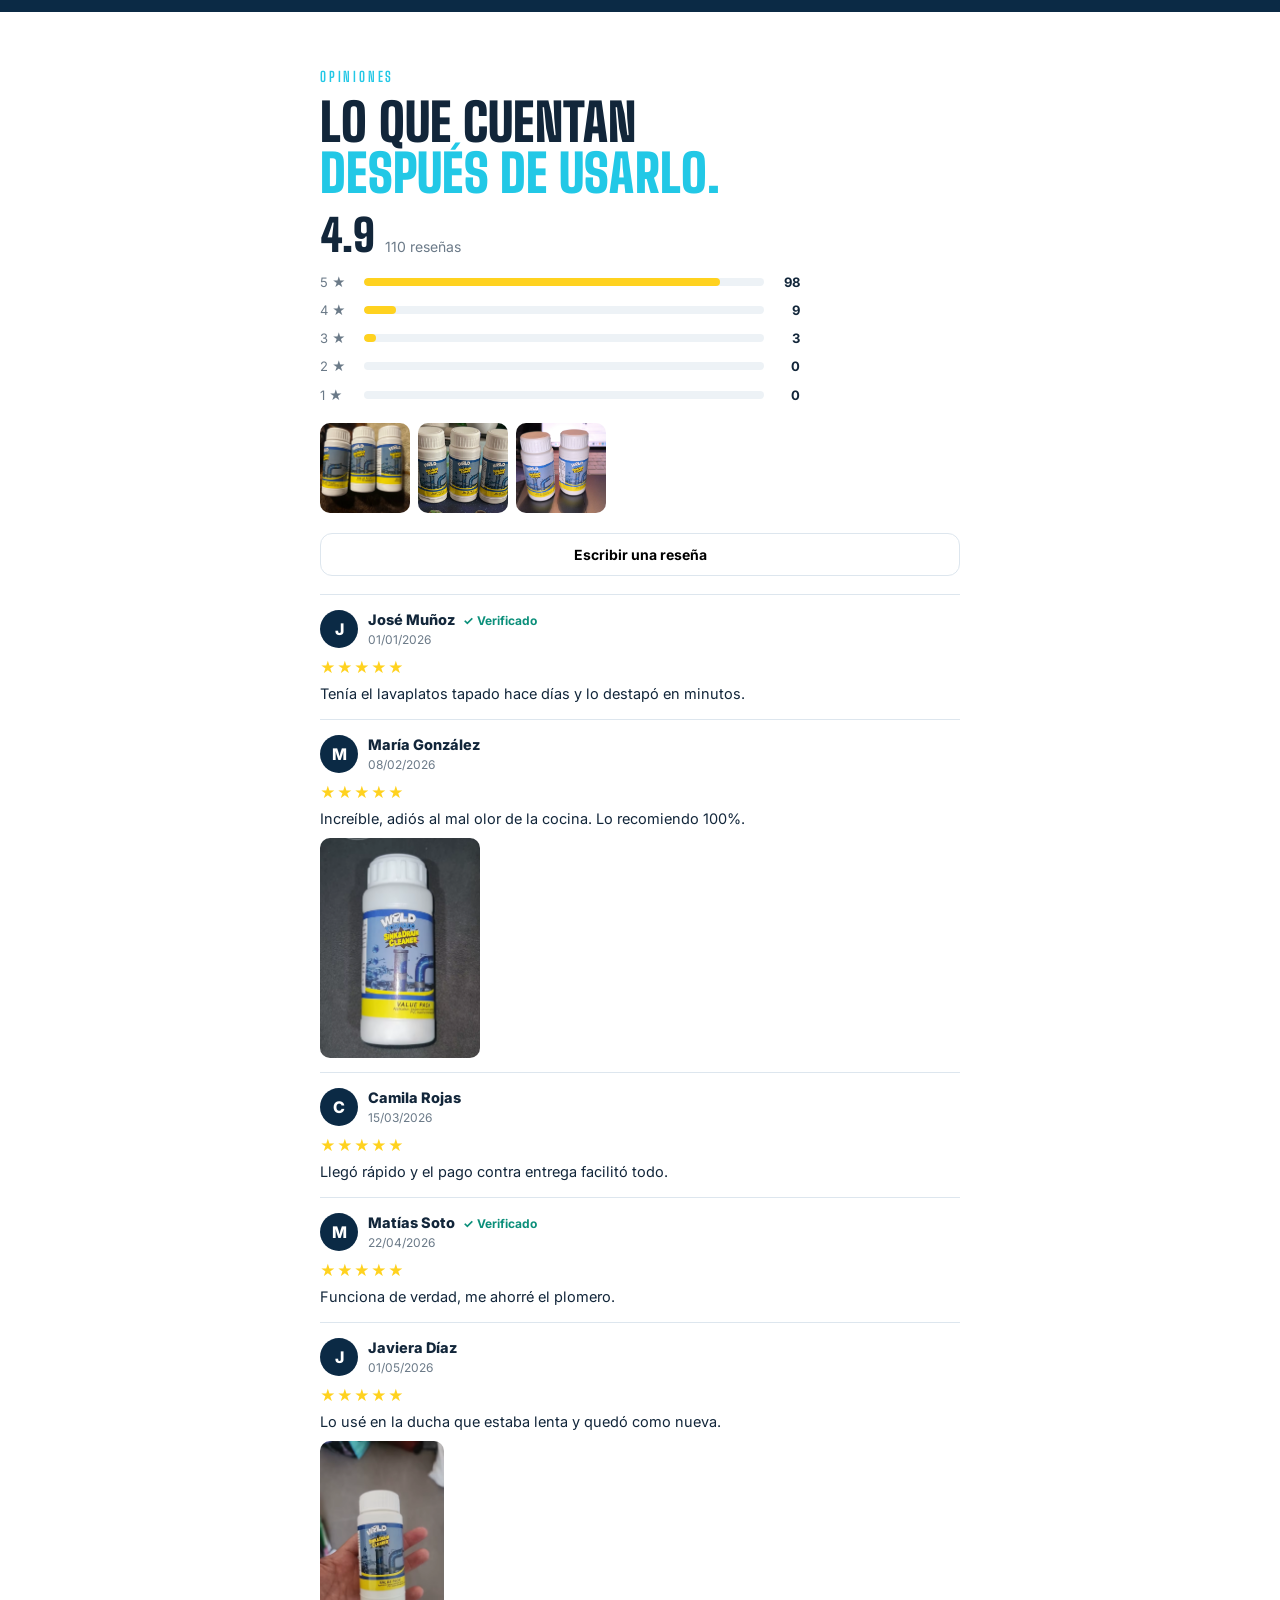
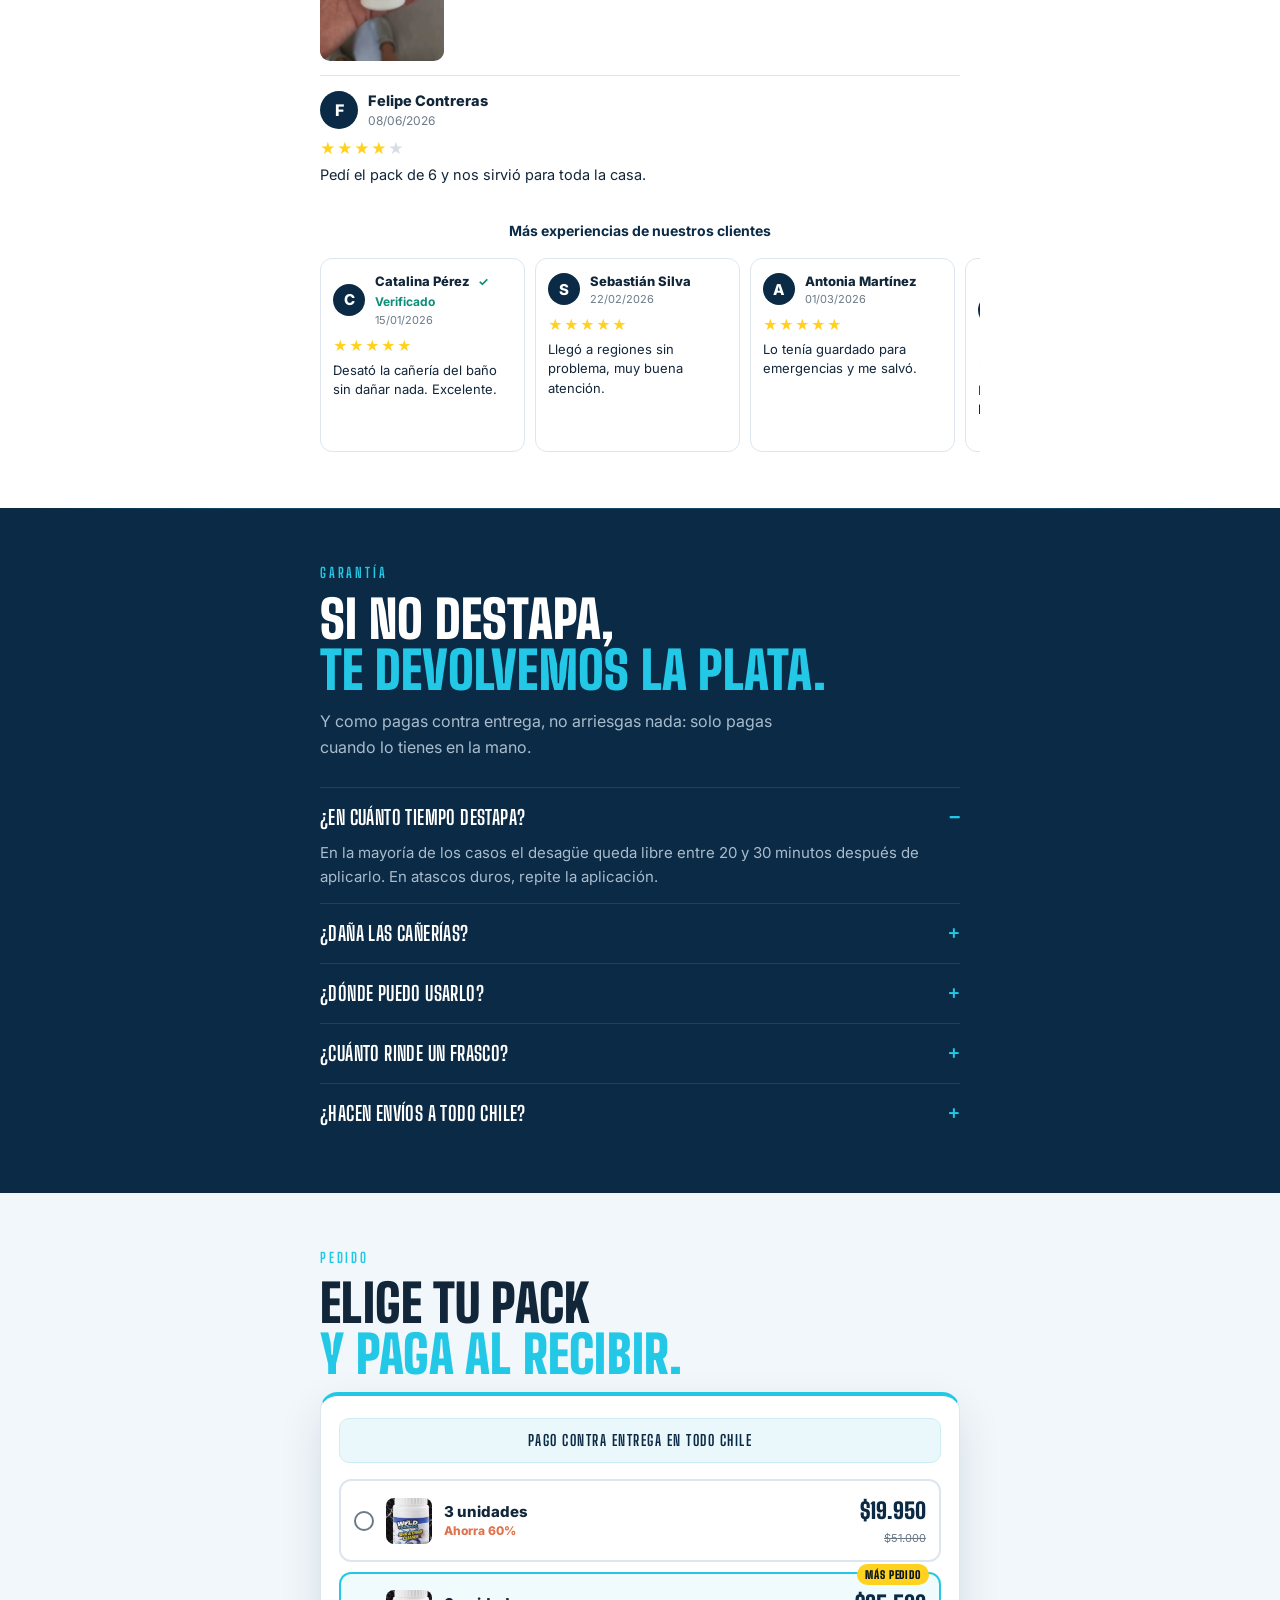
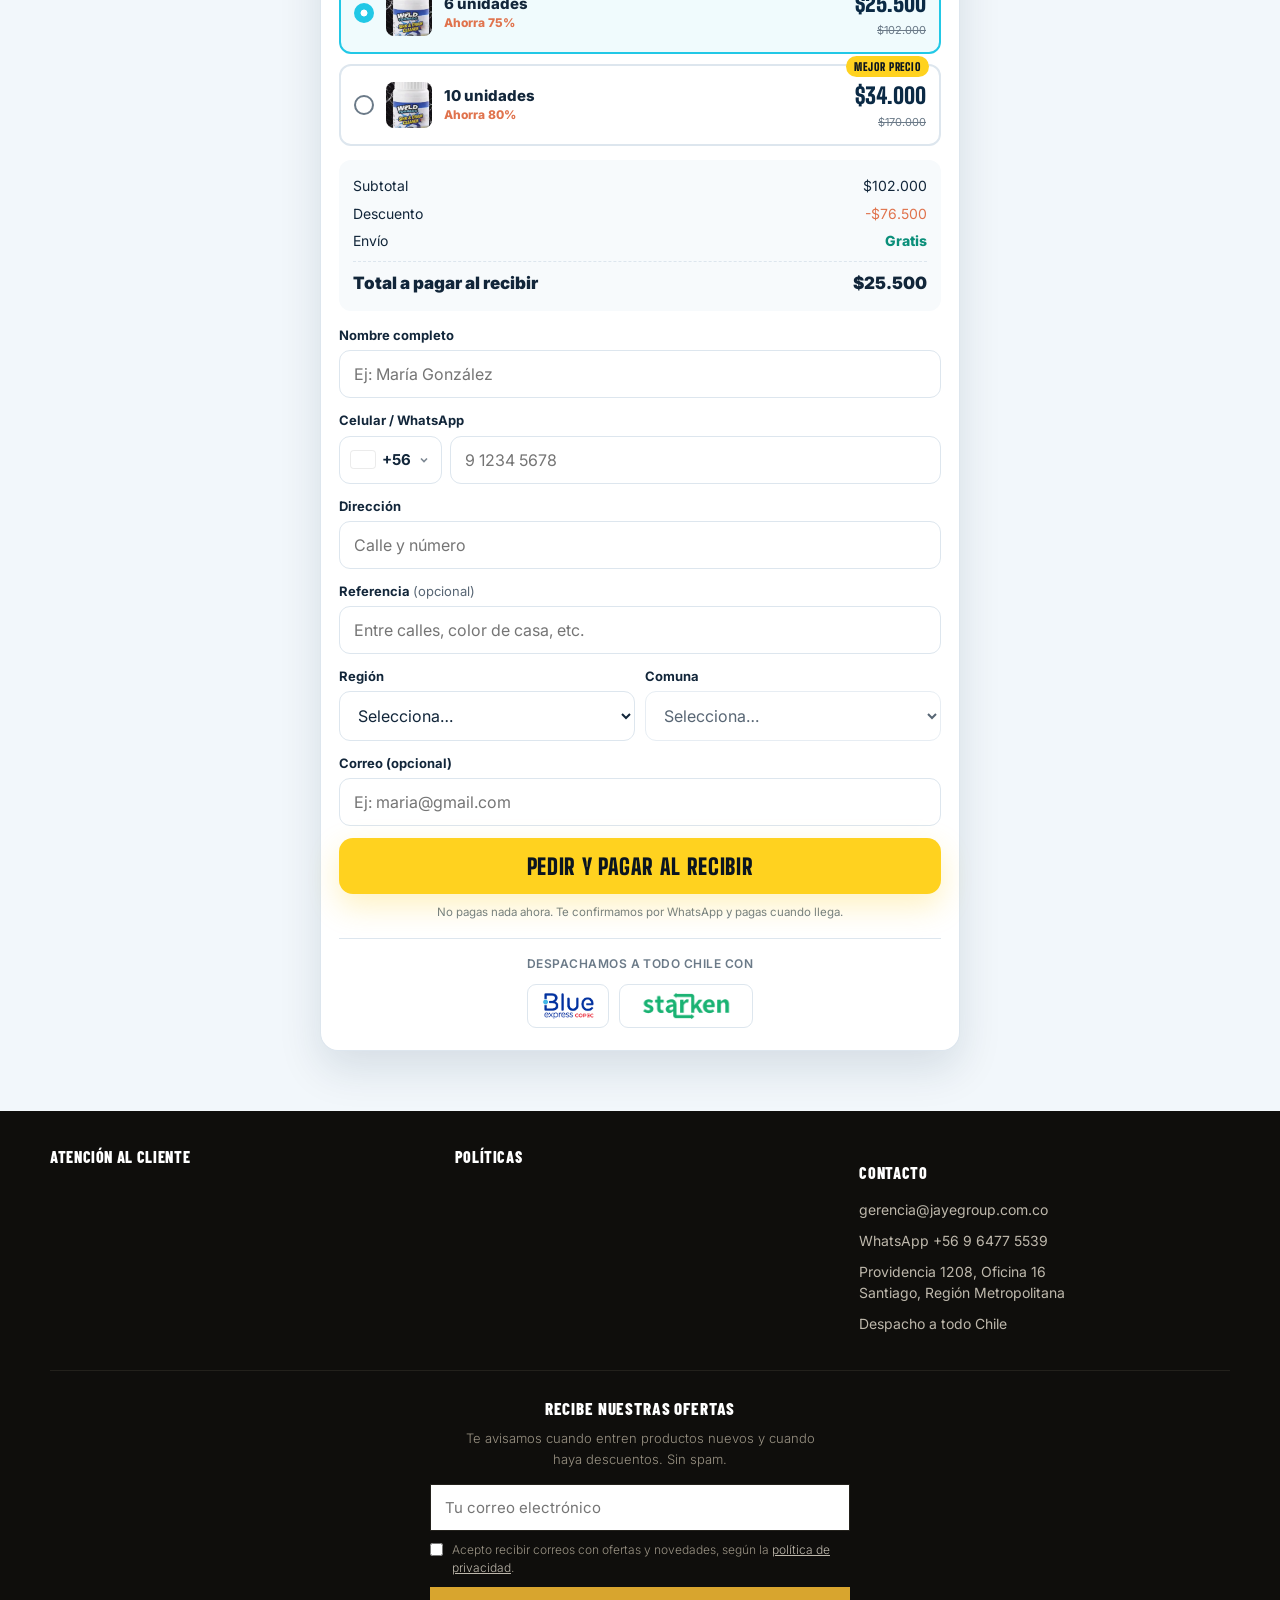
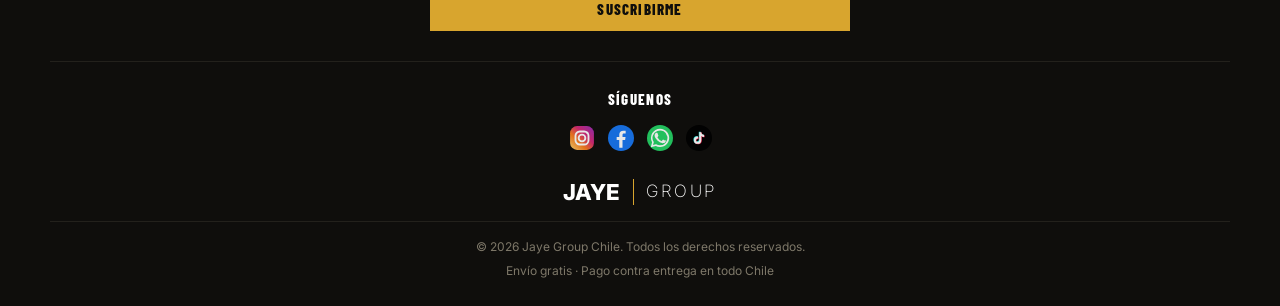
==== commit b35f6a18: "Polvo: hero con la imagen completa de fondo, letras encima arriba, frasco sin tapar Co-Authored-By: " ====
--- a/index.html
+++ b/index.html
@@ -11,7 +11,7 @@
 <link rel="preconnect" href="https://fonts.googleapis.com">
 <link rel="preconnect" href="https://fonts.gstatic.com" crossorigin>
 <link href="https://fonts.googleapis.com/css2?family=Big+Shoulders+Display:wght@700;900&family=Barlow+Condensed:wght@800&family=Inter:wght@200;300;400;600;800&display=swap" rel="stylesheet">
-<link rel="stylesheet" href="style.css?v=24">
+<link rel="stylesheet" href="style.css?v=26">
 <!-- Meta Pixel -->
 <script>
 !function(f,b,e,v,n,t,s){if(f.fbq)return;n=f.fbq=function(){n.callMethod?n.callMethod.apply(n,arguments):n.queue.push(arguments)};if(!f._fbq)f._fbq=n;n.push=n;n.loaded=!0;n.version='2.0';n.queue=[];t=b.createElement(e);t.async=!0;t.src=v;s=b.getElementsByTagName(e)[0];s.parentNode.insertBefore(t,s)}(window,document,'script','https://connect.facebook.net/en_US/fbevents.js');
@@ -50,20 +50,19 @@
 
 <!-- HERO: video a sangre, letras arriba en cascada -->
 <section class="dp-hero" id="inicio">
-  <div class="dp-burbujas" aria-hidden="true"></div>
-  <div class="dp-sobre">
-    <span class="dp-rot dp-casc" style="--d:.1s">Oxígeno activo · sin gásfiter · sin soda cáustica</span>
-    <h1 class="dp-h1">
-      <span class="dp-ln"><span class="dp-pal" style="--d:.25s">El</span> <span class="dp-pal" style="--d:.34s">desagüe</span> <span class="dp-pal" style="--d:.43s">tapado,</span></span>
-      <span class="dp-ln"><em><span class="dp-pal" style="--d:.55s">destapado</span> <span class="dp-pal" style="--d:.64s">en</span> <span class="dp-pal" style="--d:.73s">20</span> <span class="dp-pal" style="--d:.82s">minutos.</span></em></span>
-    </h1>
-    <p class="dp-frase dp-casc" style="--d:1s">Lo echas, agregas agua caliente y el agua vuelve a bajar. Lavaplatos, ducha, lavamanos e inodoro.</p>
-  </div>
-  <div class="dp-hero-foto dp-casc" style="--d:.6s">
-    <img src="img/dp-hero.webp?v=2" alt="Frasco de DRAINPRO, polvo destapador de cañerías" width="1080" height="1350" fetchpriority="high">
-    <span class="dp-hero-velo" aria-hidden="true"></span>
-  </div>
-  <div class="dp-sobre dp-hero-pie">
+  <div class="dp-hero-foto">
+    <img src="img/dp-hero.webp?v=3" alt="Frasco de DRAINPRO junto al desagüe de un lavaplatos con el agua burbujeando" width="1080" height="1919" fetchpriority="high">
+    <div class="dp-burbujas" aria-hidden="true"></div>
+    <div class="dp-sobre">
+      <span class="dp-rot dp-casc" style="--d:.1s">Oxígeno activo · sin gásfiter · sin soda cáustica</span>
+      <h1 class="dp-h1">
+        <span class="dp-ln"><span class="dp-pal" style="--d:.25s">El</span> <span class="dp-pal" style="--d:.34s">desagüe</span> <span class="dp-pal" style="--d:.43s">tapado,</span></span>
+        <span class="dp-ln"><em><span class="dp-pal" style="--d:.55s">destapado</span> <span class="dp-pal" style="--d:.64s">en</span> <span class="dp-pal" style="--d:.73s">20</span> <span class="dp-pal" style="--d:.82s">minutos.</span></em></span>
+      </h1>
+      <p class="dp-frase dp-casc" style="--d:1s">Lo echas, agregas agua caliente y el agua vuelve a bajar. Lavaplatos, ducha, lavamanos e inodoro.</p>
+    </div>
+  </div>
+  <div class="dp-hero-pie">
     <div class="dp-hero-cta dp-casc" style="--d:1.15s">
       <button class="dp-btn" data-scroll="#pedido" data-qty="6">Quiero destaparlo <span>6 unidades · $25.500</span></button>
       <span class="dp-hero-nota">Envío gratis · pagas al recibir</span>
--- a/style.css
+++ b/style.css
@@ -57,22 +57,22 @@
 .dp-logo-g{color:#d8a52e;font-weight:700}
 .dp-head-cta{border:1.5px solid var(--amar);background:transparent;color:var(--amar);font-family:var(--disp);font-weight:900;font-size:16px;letter-spacing:.1em;text-transform:uppercase;padding:7px 16px;border-radius:999px;cursor:pointer}
 
-/* ---------- HERO: letras arriba, foto mas pequena debajo (26-09 James: "la imagen es mas pequena") ---------- */
-.dp-hero{position:relative;overflow:hidden;background:var(--noche);padding:34px 0 30px;border-radius:0}
-.dp-burbujas{position:absolute;left:0;right:0;top:20%;bottom:0;z-index:0;pointer-events:none}
+/* ---------- HERO: la imagen completa de fondo, letras ENCIMA en la parte oscura de arriba, frasco sin tapar (26-09 James) ---------- */
+.dp-hero{position:relative;background:var(--noche);padding:0;border-radius:0}
+.dp-hero-foto{position:relative;overflow:hidden;background:var(--noche);max-width:640px;margin:0 auto}
+.dp-hero-foto img{width:100%;height:auto;display:block}
+.dp-hero-foto::before{content:'';position:absolute;left:0;right:0;top:0;height:42%;z-index:1;pointer-events:none;background:linear-gradient(to bottom,rgba(6,26,46,.55),rgba(6,26,46,0))}
+.dp-burbujas{position:absolute;left:0;right:0;top:20%;bottom:0;z-index:1;pointer-events:none}
 .dp-burbujas i{position:absolute;bottom:-10px;left:var(--x);width:6px;height:6px;border-radius:50%;border:1.5px solid rgba(126,227,245,.9);background:rgba(126,227,245,.15);opacity:0;animation:dp-sube var(--t) linear var(--r) infinite}
 @keyframes dp-sube{0%{opacity:0;transform:translate3d(0,0,0) scale(var(--s))}10%{opacity:.9}100%{opacity:0;transform:translate3d(12px,-60vh,0) scale(calc(var(--s)*.6))}}
-.dp-sobre{position:relative;z-index:2;padding:0 22px}
-.dp-hero .dp-rot{color:var(--cian2);font-size:12.5px}
-.dp-h1{margin:0 0 12px;font-family:var(--disp);font-weight:900;font-size:clamp(44px,12.4vw,80px);line-height:.9;letter-spacing:.005em;text-transform:uppercase;color:#fff;text-shadow:0 2px 26px rgba(0,0,0,.5)}
+.dp-sobre{position:absolute;left:0;right:0;top:0;z-index:2;padding:22px 20px 0}
+.dp-hero .dp-rot{color:var(--cian2);font-size:12px;margin-bottom:8px}
+.dp-h1{margin:0 0 8px;font-family:var(--disp);font-weight:900;font-size:clamp(36px,10.2vw,62px);line-height:.9;letter-spacing:.005em;text-transform:uppercase;color:#fff;text-shadow:0 2px 22px rgba(0,0,0,.75),0 0 4px rgba(0,0,0,.5)}
 .dp-h1 .dp-ln{display:block;overflow:hidden;padding:.12em 0 .06em;margin-top:-.12em}
 .dp-h1 .dp-pal{display:inline-block}
 .dp-h1 em{font-style:normal;color:var(--amar)}
-.dp-frase{margin:0 0 16px;max-width:34ch;font-size:15px;line-height:1.55;color:#dbe7f1}
-.dp-hero-foto{position:relative;z-index:1;margin:0 22px;border-radius:18px;overflow:hidden;background:#0b1520;box-shadow:0 22px 48px rgba(0,0,0,.45);max-width:520px}
-.dp-hero-foto img{width:100%;height:auto;aspect-ratio:4/5;object-fit:cover;object-position:center;display:block}
-.dp-hero-velo{position:absolute;inset:0;pointer-events:none;background:linear-gradient(to bottom,rgba(6,26,46,.55) 0%,rgba(6,26,46,0) 28%,rgba(6,26,46,0) 70%,rgba(6,26,46,.6) 100%)}
-.dp-hero-pie{padding-top:18px}
+.dp-frase{margin:0;max-width:55%;font-size:14px;line-height:1.45;color:#e6eef5;text-shadow:0 1px 10px rgba(0,0,0,.85)}
+.dp-hero-pie{position:relative;z-index:2;padding:16px 20px 26px;max-width:640px;margin:0 auto}
 .dp-hero-cta{display:flex;flex-direction:column;align-items:flex-start;gap:8px}
 .dp-hero-nota{font-family:var(--disp);font-size:14px;font-weight:700;letter-spacing:.14em;text-transform:uppercase;color:var(--cian2)}
 /* cascada (solo si dp.js puso .dp-arranca) */
@@ -80,7 +80,7 @@
 .dp-arranca .dp-casc{opacity:0;transform:translateY(12px)}
 .dp-listo .dp-h1 .dp-pal{transform:none;opacity:1;transition:transform .75s cubic-bezier(.3,1.35,.5,1) var(--d,0s),opacity .35s ease var(--d,0s)}
 .dp-listo .dp-casc{opacity:1;transform:none;transition:opacity .6s ease var(--d,0s),transform .6s var(--ease) var(--d,0s)}
-@media (min-width:820px){.dp-hero{padding:64px 0 50px}.dp-sobre{padding:0 40px;max-width:1080px;margin:0 auto}.dp-frase{max-width:44ch;font-size:17px}.dp-hero-foto{margin:0 auto}}
+@media (min-width:820px){.dp-sobre{padding:34px 32px 0}.dp-frase{max-width:40ch;font-size:16px}}
 
 /* ---------- video del producto ---------- */
 .dp-video-sec{background:#fff}
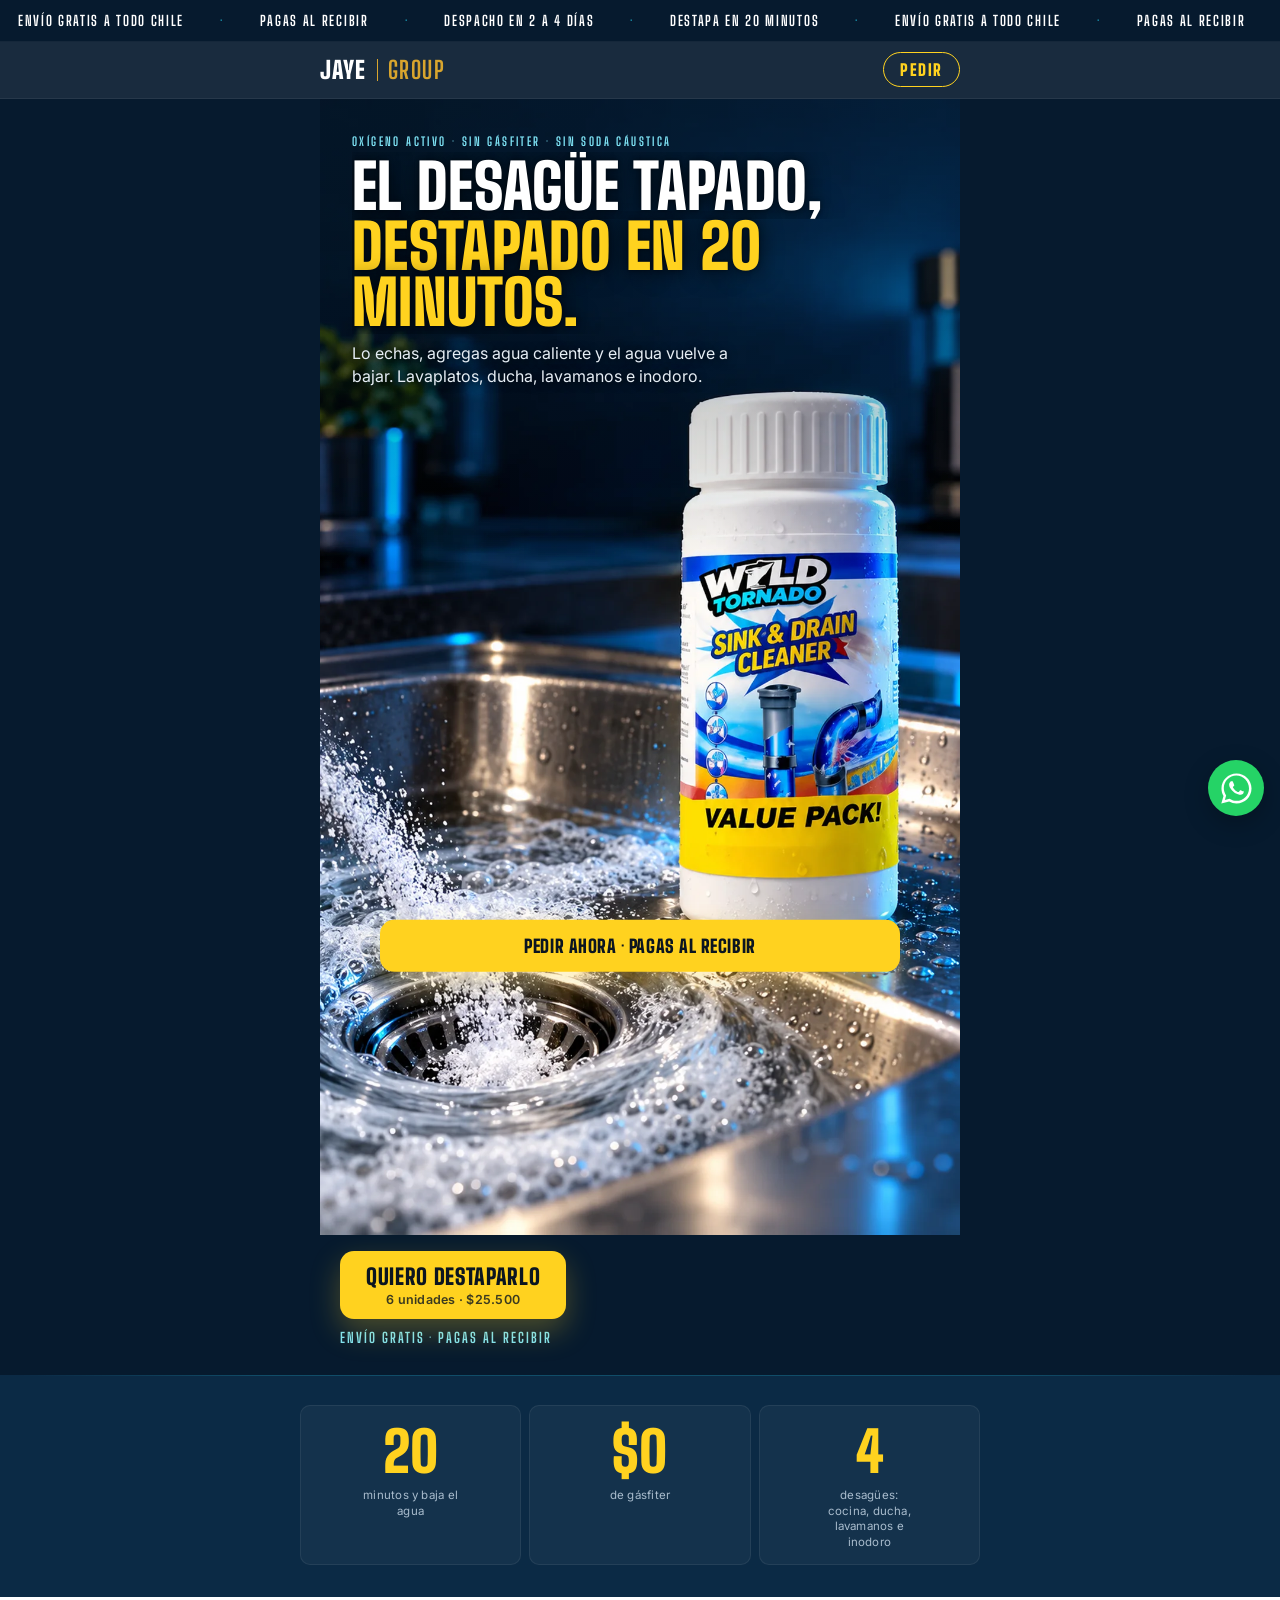
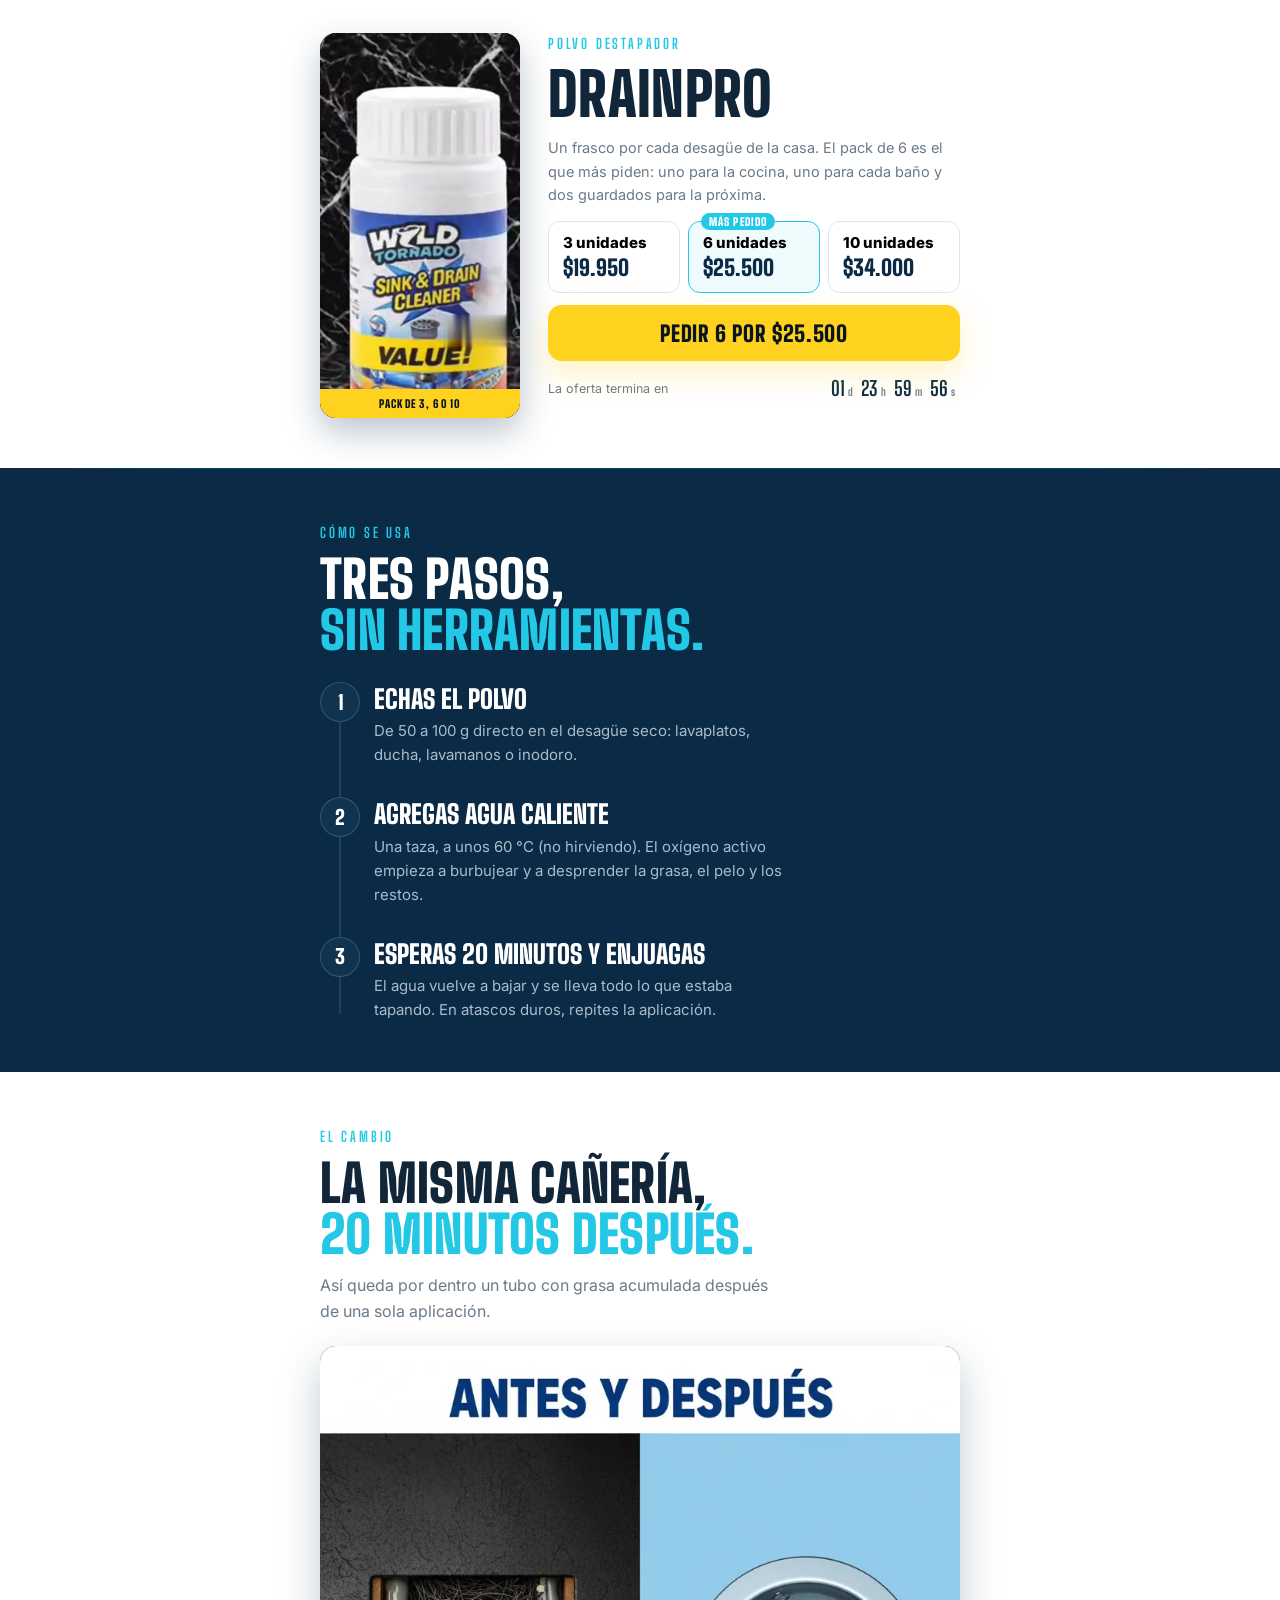
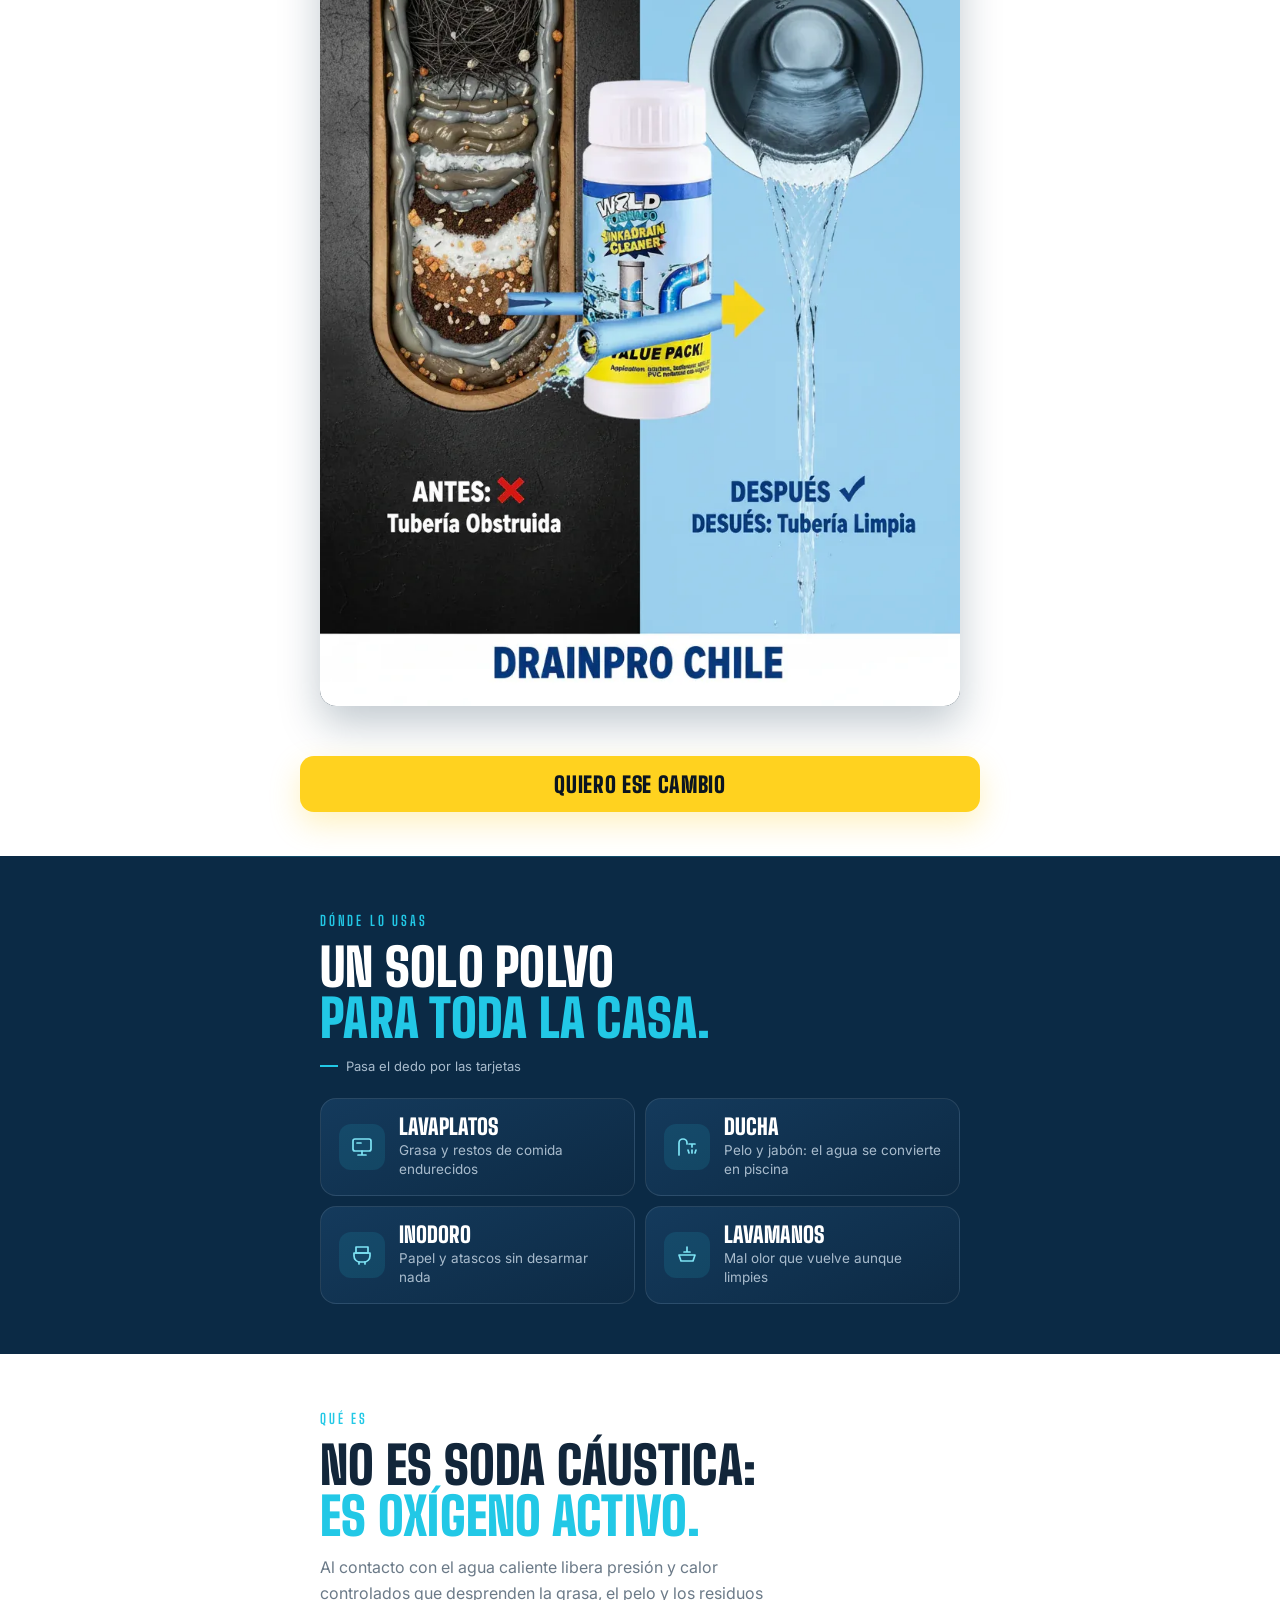
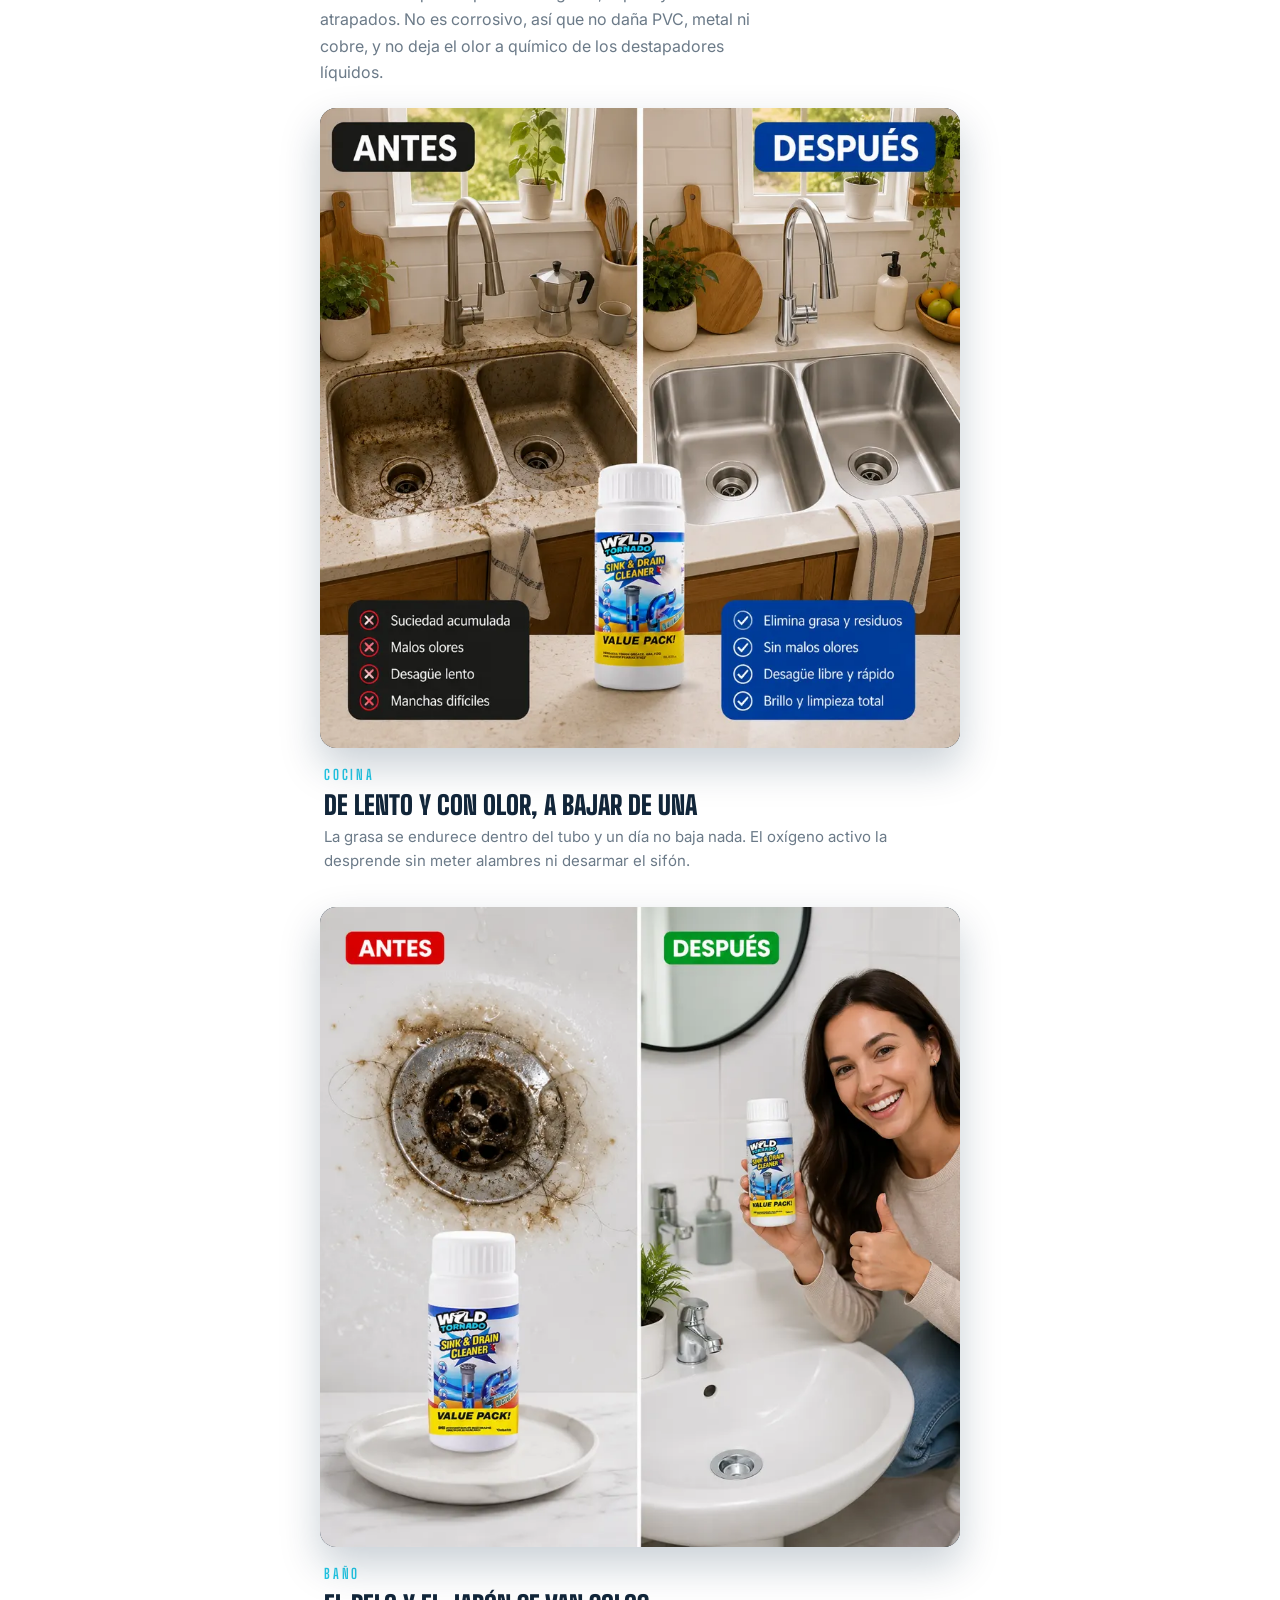
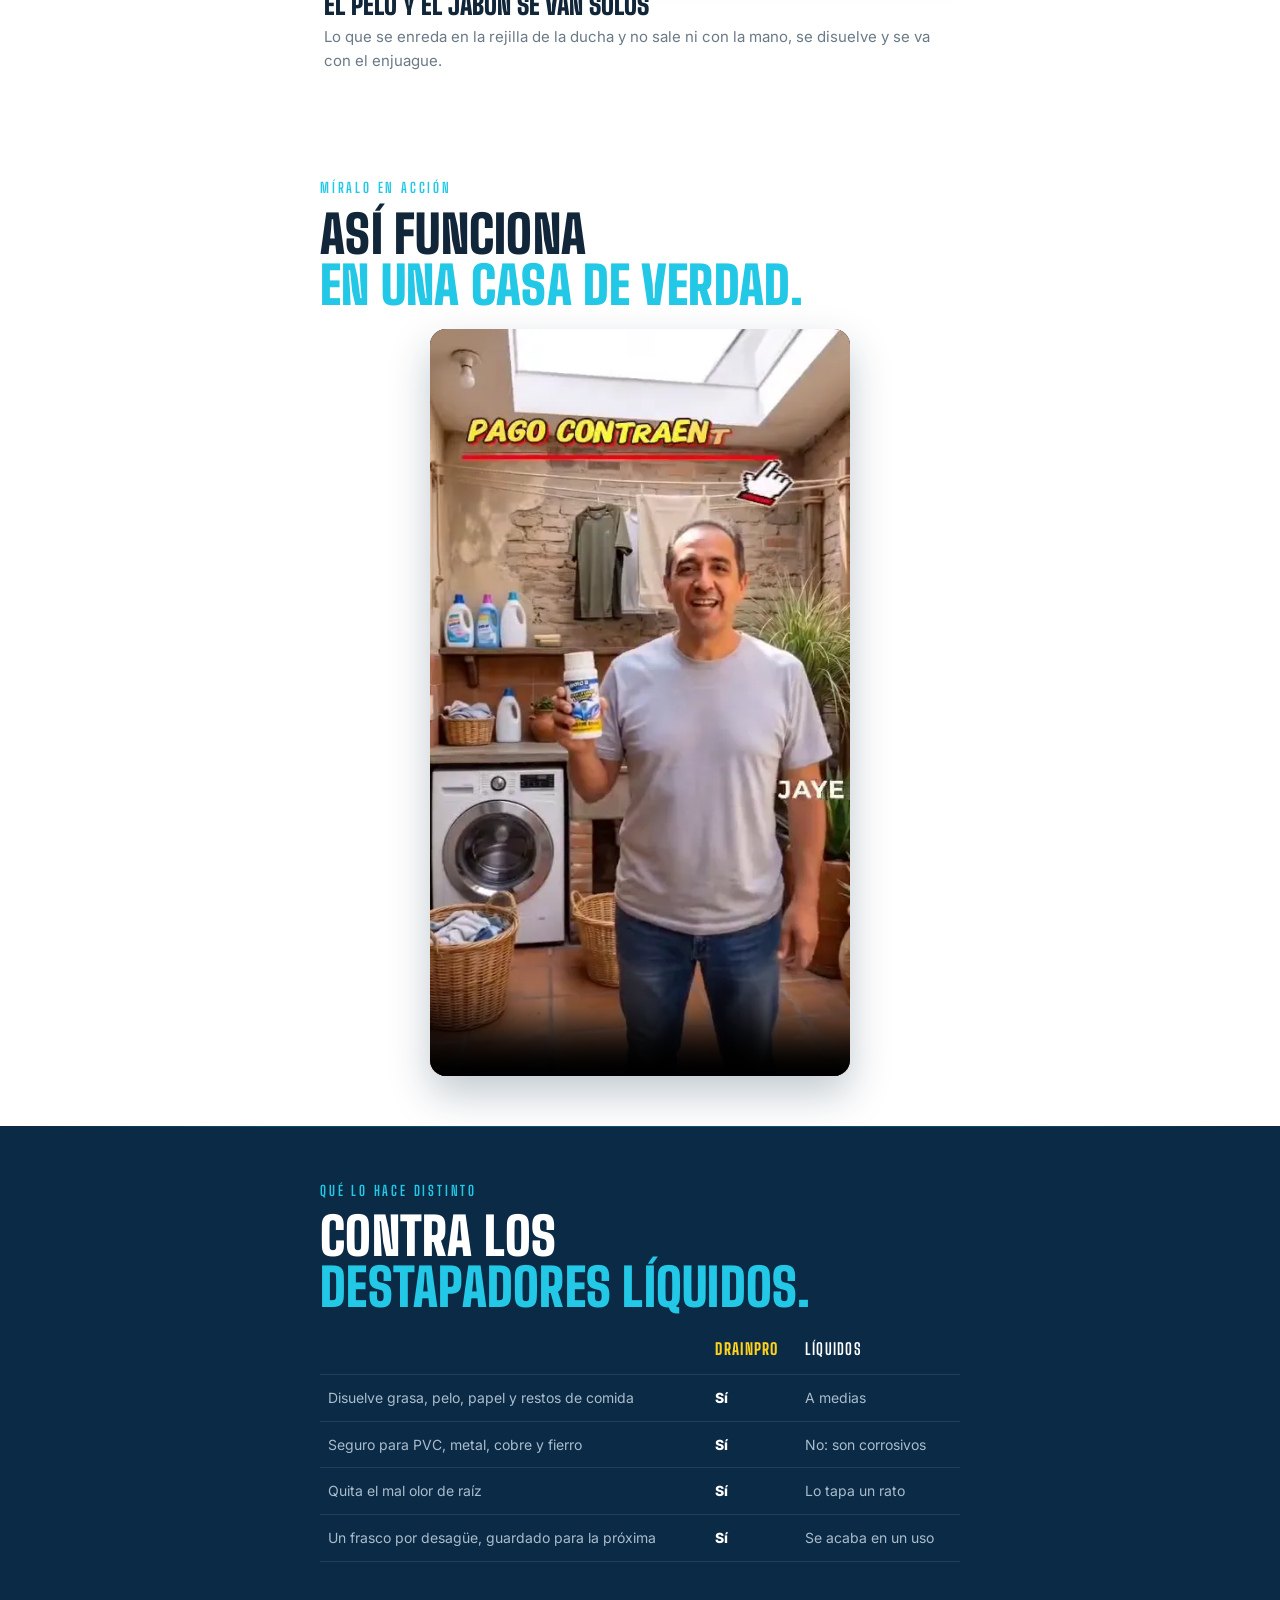
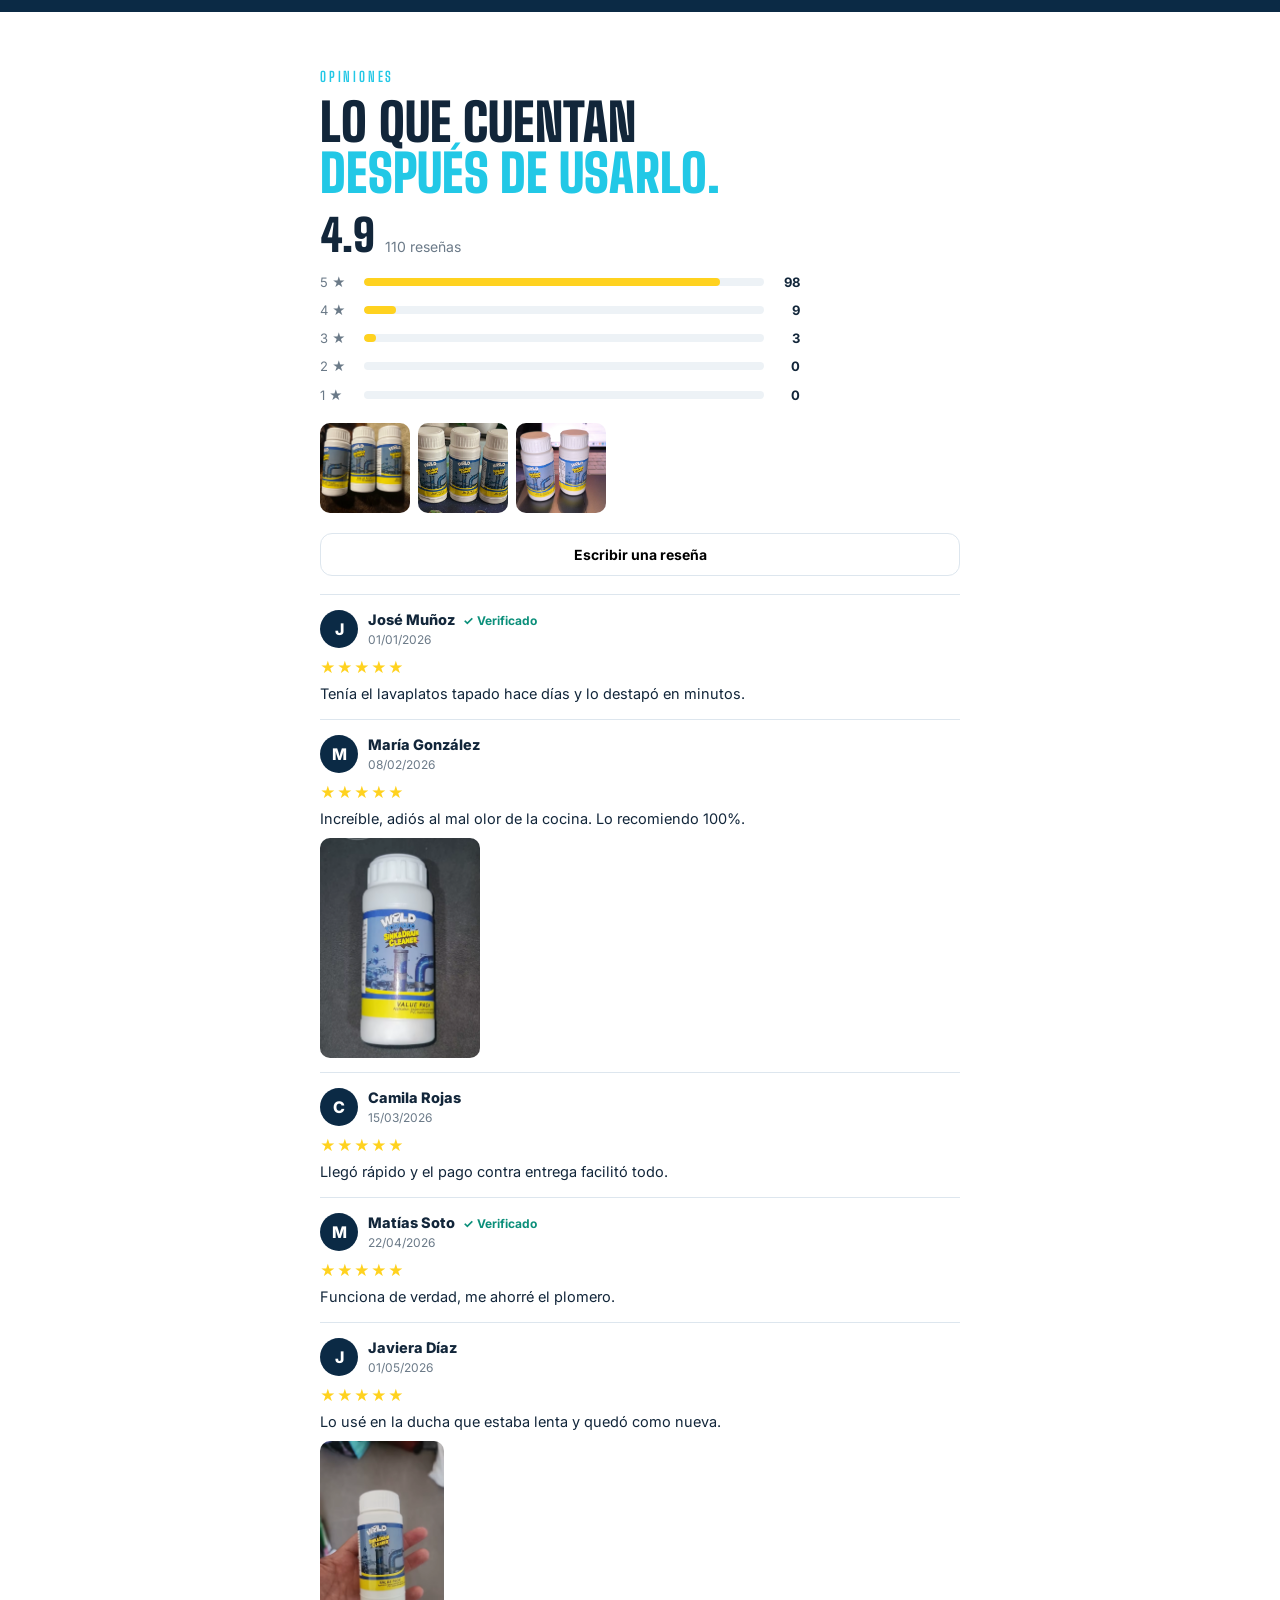
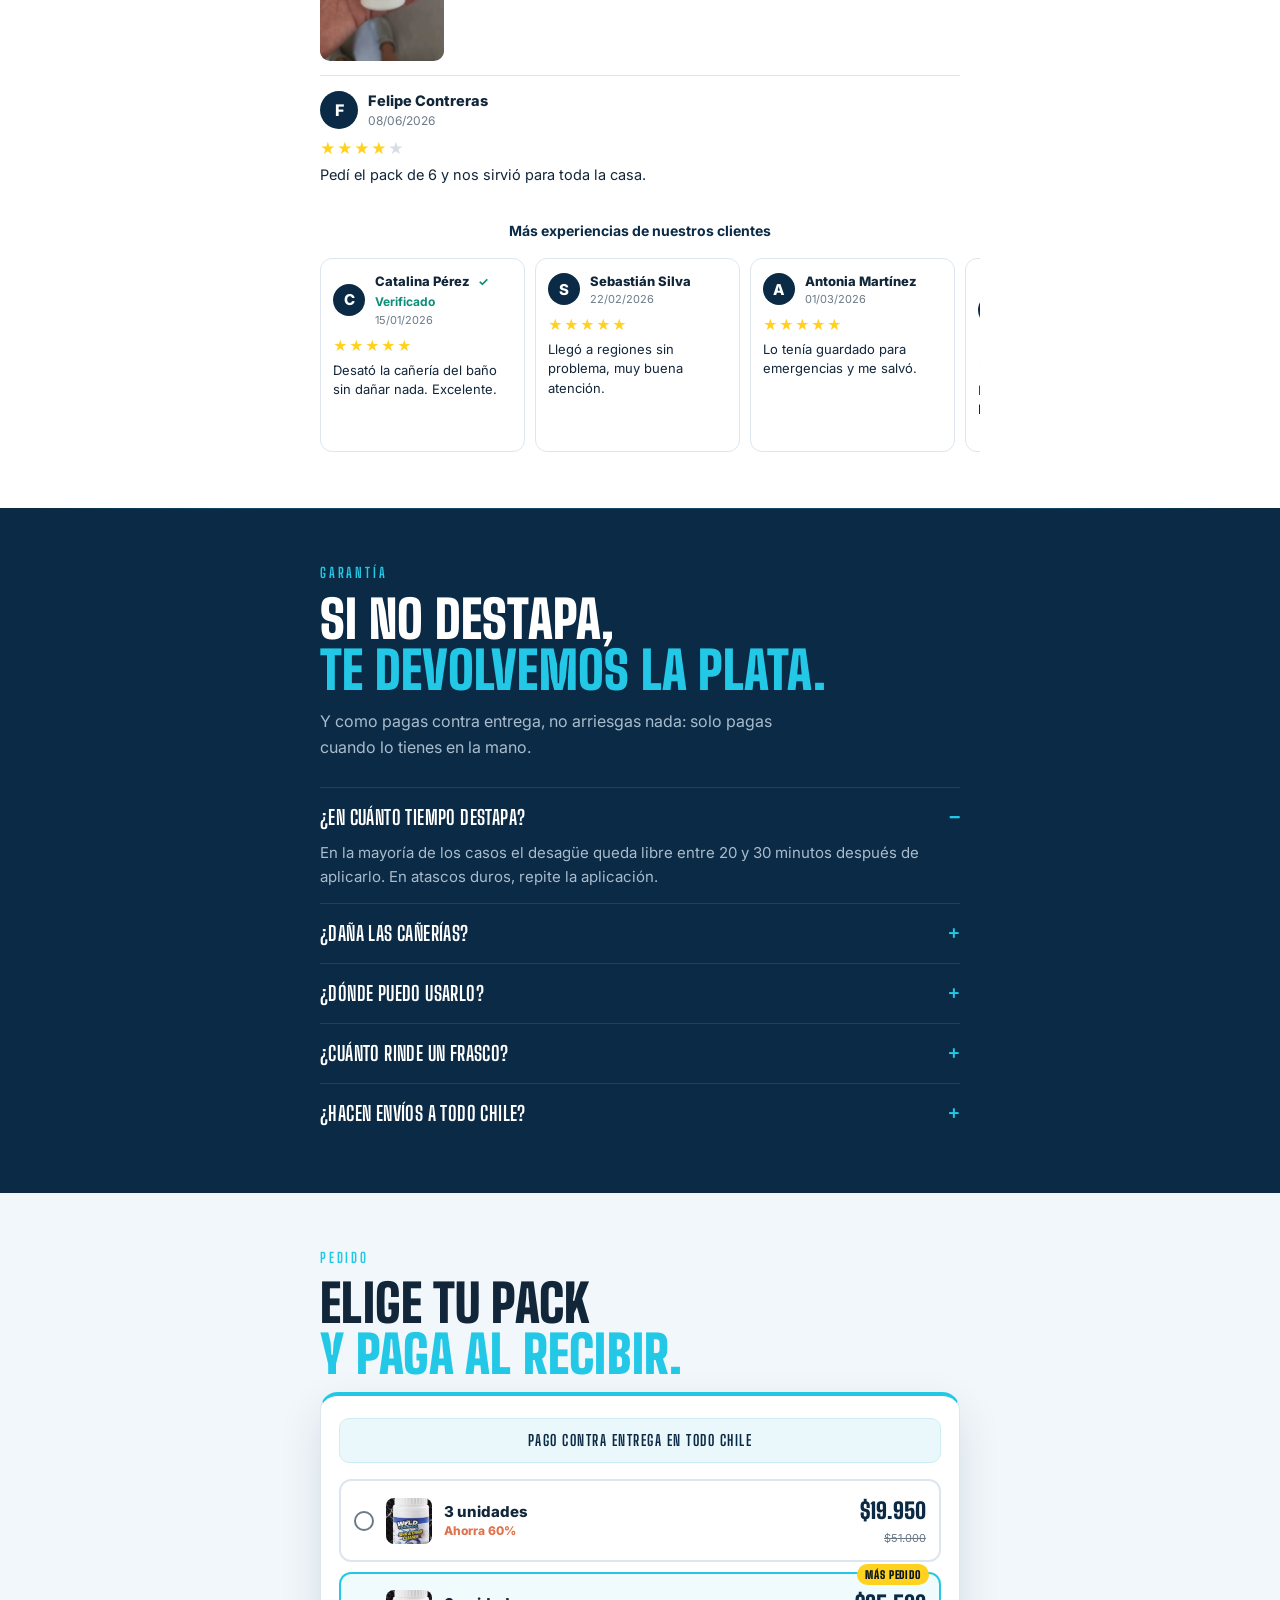
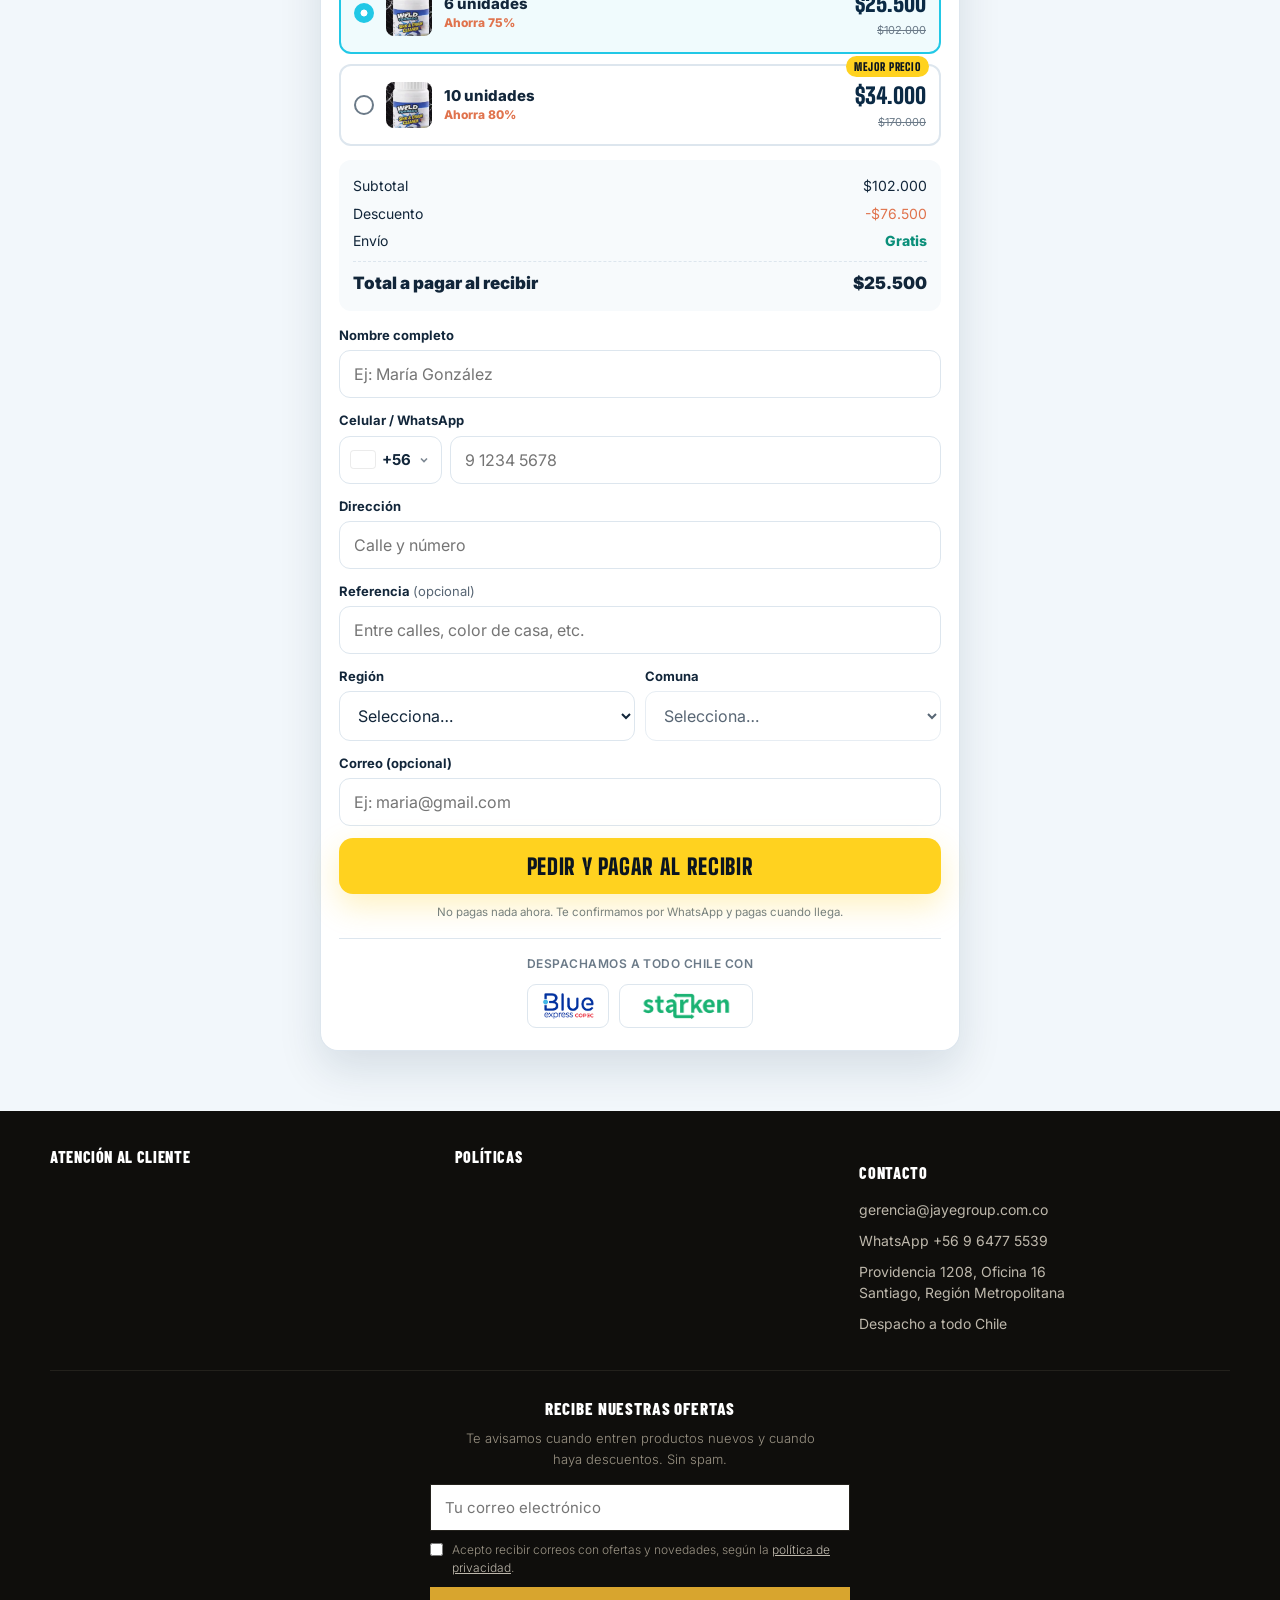
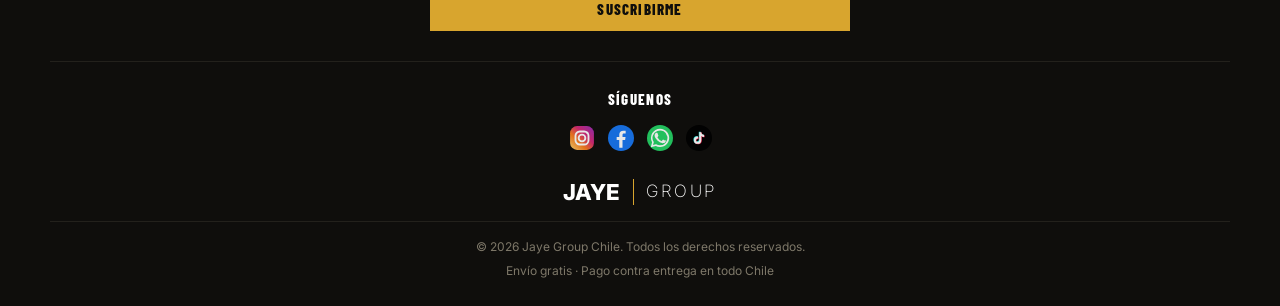
==== commit 2d0bef58: "Polvo: carrusel de resenas mas lento (60s -> 160s) Co-Authored-By: Claude Fable 5.1 <noreply@anthrop" ====
--- a/index.html
+++ b/index.html
@@ -11,7 +11,7 @@
 <link rel="preconnect" href="https://fonts.googleapis.com">
 <link rel="preconnect" href="https://fonts.gstatic.com" crossorigin>
 <link href="https://fonts.googleapis.com/css2?family=Big+Shoulders+Display:wght@700;900&family=Barlow+Condensed:wght@800&family=Inter:wght@200;300;400;600;800&display=swap" rel="stylesheet">
-<link rel="stylesheet" href="style.css?v=26">
+<link rel="stylesheet" href="style.css?v=27">
 <!-- Meta Pixel -->
 <script>
 !function(f,b,e,v,n,t,s){if(f.fbq)return;n=f.fbq=function(){n.callMethod?n.callMethod.apply(n,arguments):n.queue.push(arguments)};if(!f._fbq)f._fbq=n;n.push=n;n.loaded=!0;n.version='2.0';n.queue=[];t=b.createElement(e);t.async=!0;t.src=v;s=b.getElementsByTagName(e)[0];s.parentNode.insertBefore(t,s)}(window,document,'script','https://connect.facebook.net/en_US/fbevents.js');
--- a/style.css
+++ b/style.css
@@ -205,7 +205,7 @@
 .rev .rimg{margin-top:8px;border-radius:10px;max-height:220px;object-fit:cover}
 .rev-auto-label{text-align:center;font-weight:700;color:var(--agua);margin:20px 0 10px;font-size:14px}
 .rev-auto{overflow:hidden;margin:0 -20px}
-.rev-auto__track{display:flex;gap:10px;width:max-content;padding:6px 20px;animation:revscroll 60s linear infinite}
+.rev-auto__track{display:flex;gap:10px;width:max-content;padding:6px 20px;animation:revscroll 160s linear infinite}
 @keyframes revscroll{from{transform:translateX(0)}to{transform:translateX(-50%)}}
 .rev-auto:hover .rev-auto__track{animation-play-state:paused}
 .rev-auto .rev{flex:0 0 205px;border:1px solid var(--lineaL);border-radius:12px;padding:12px}
